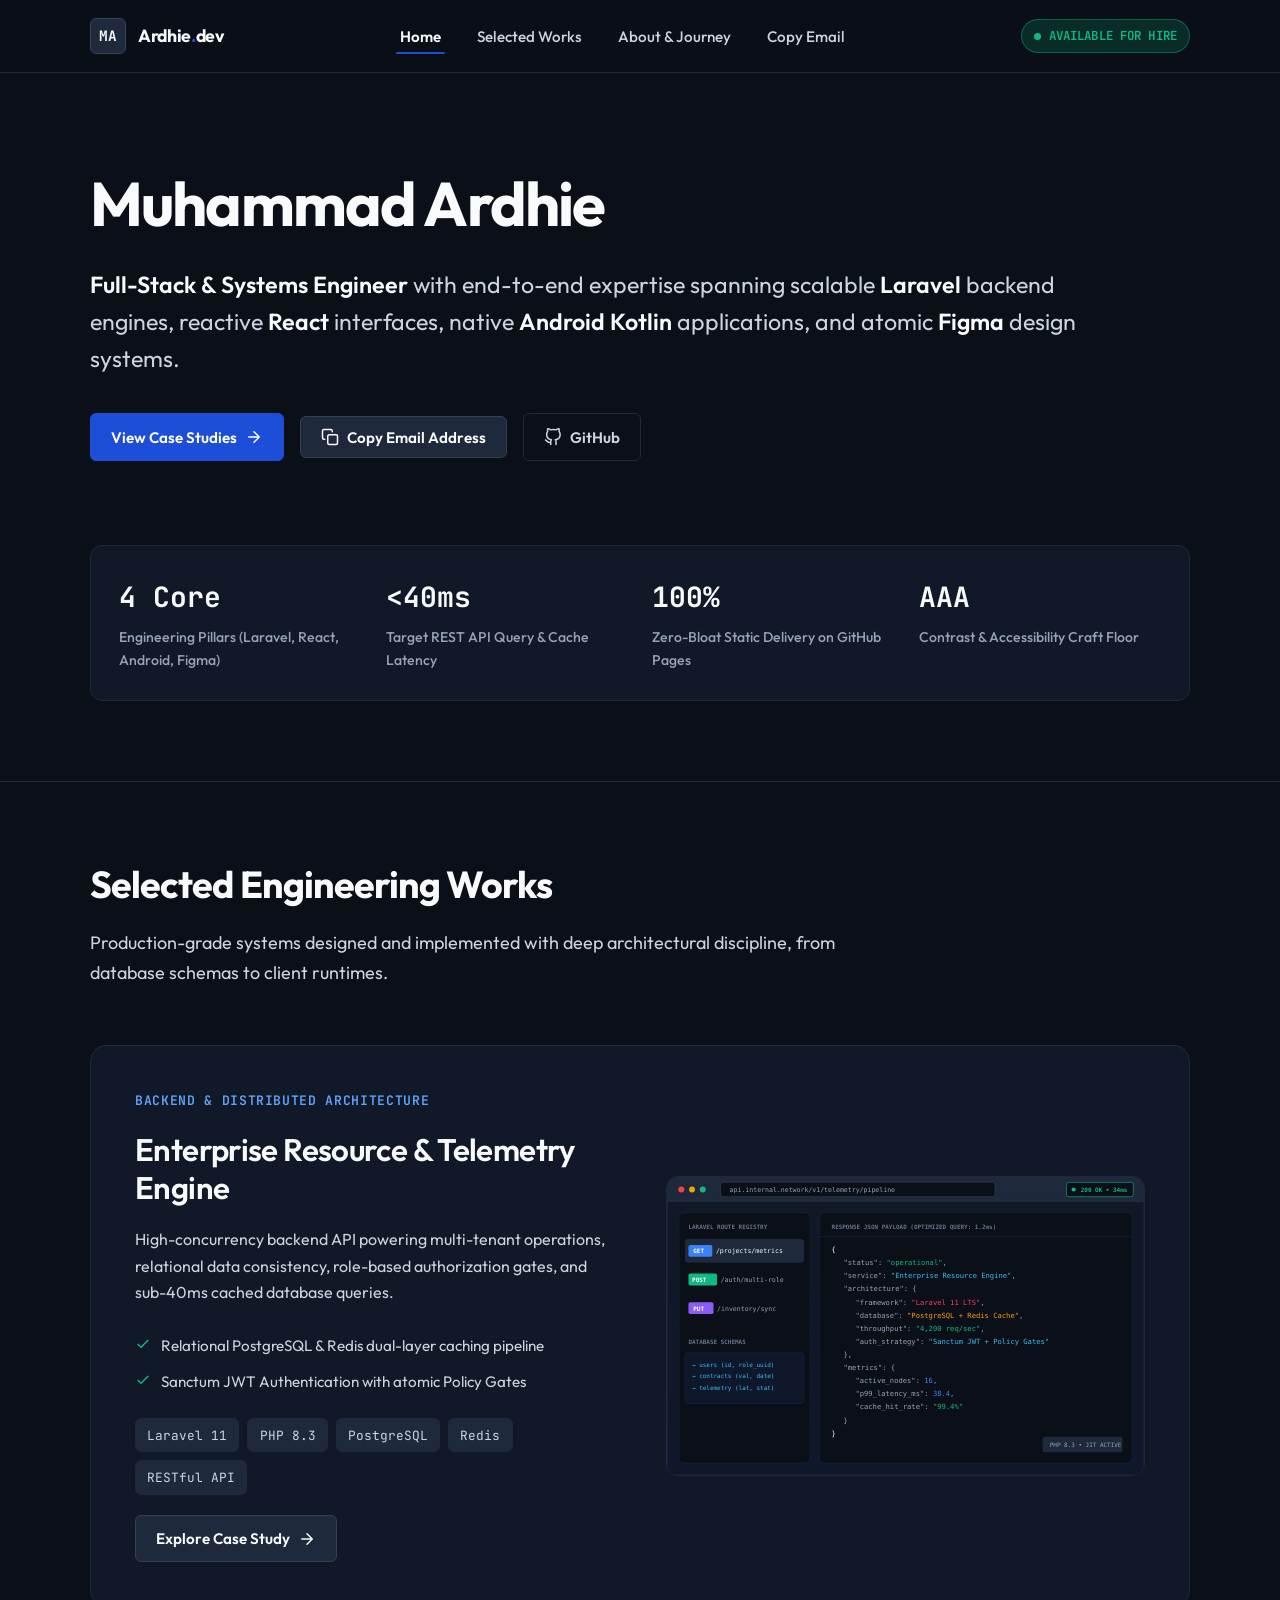
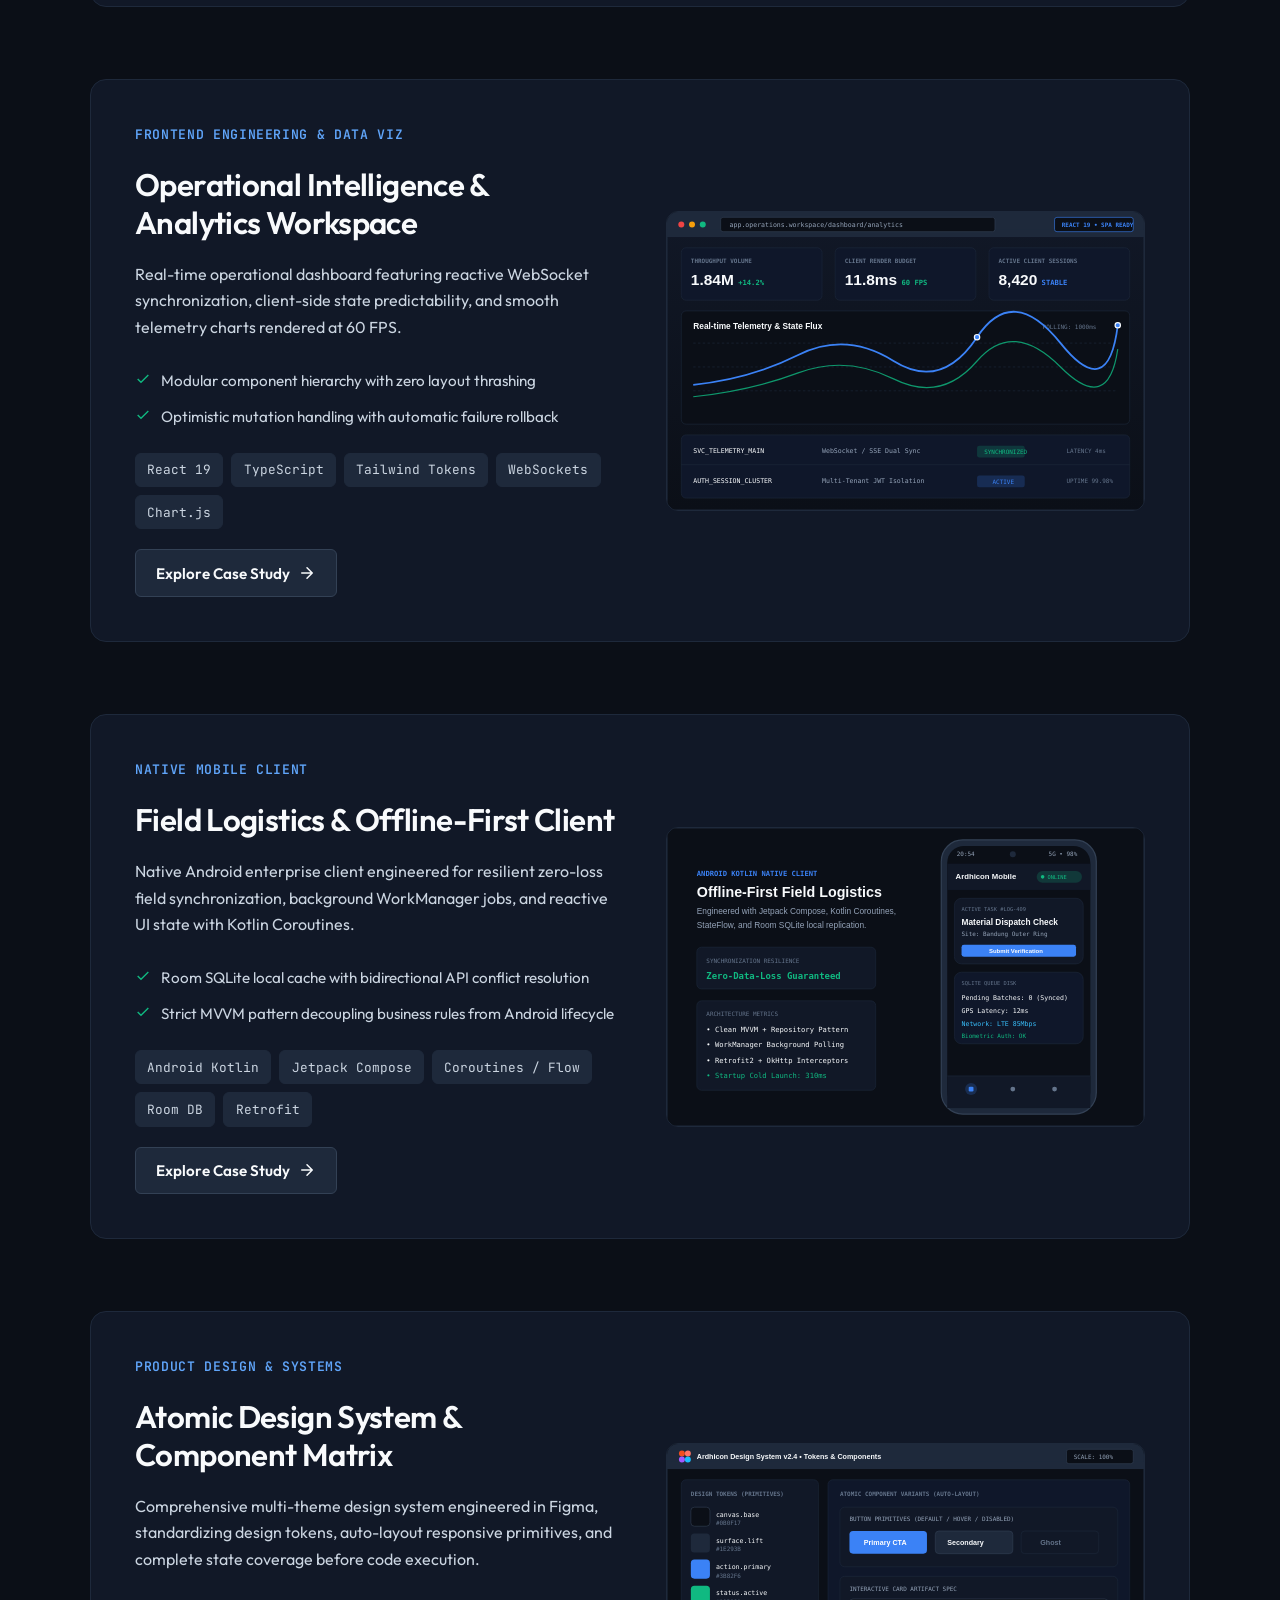
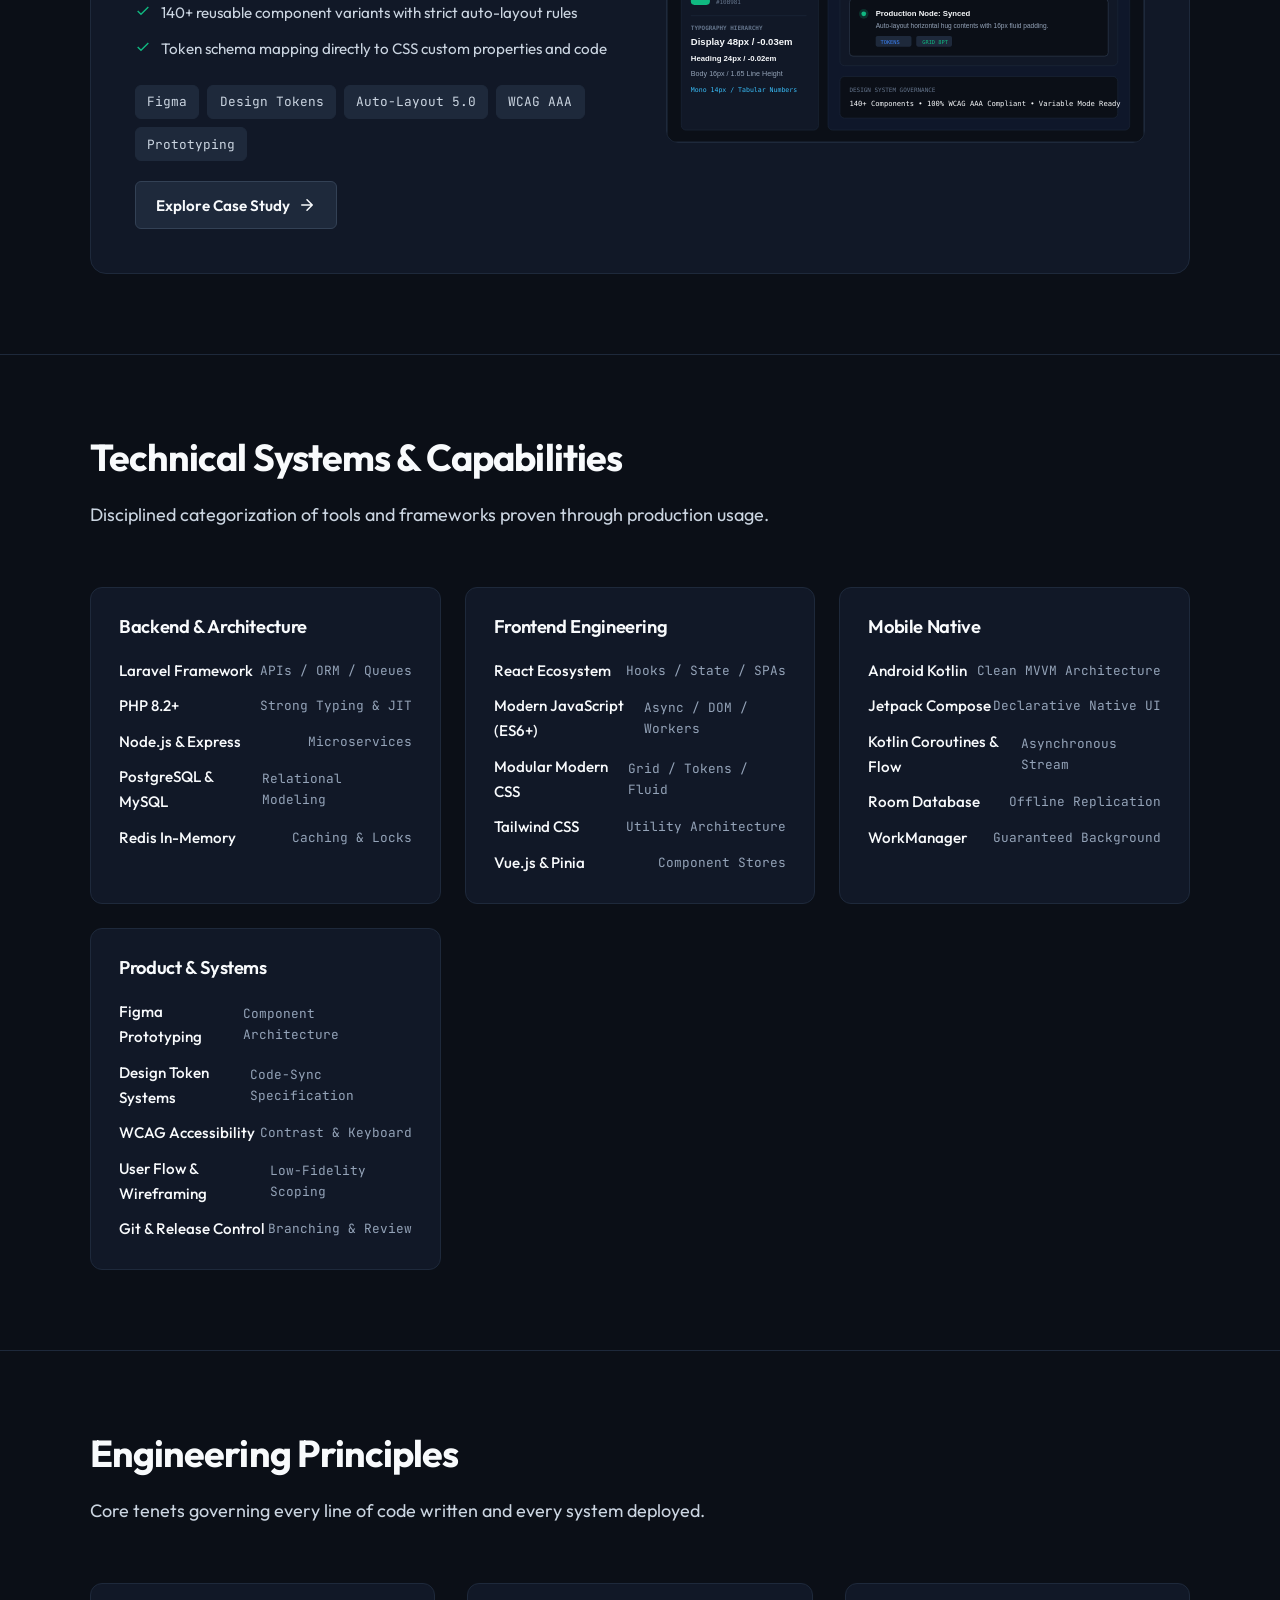
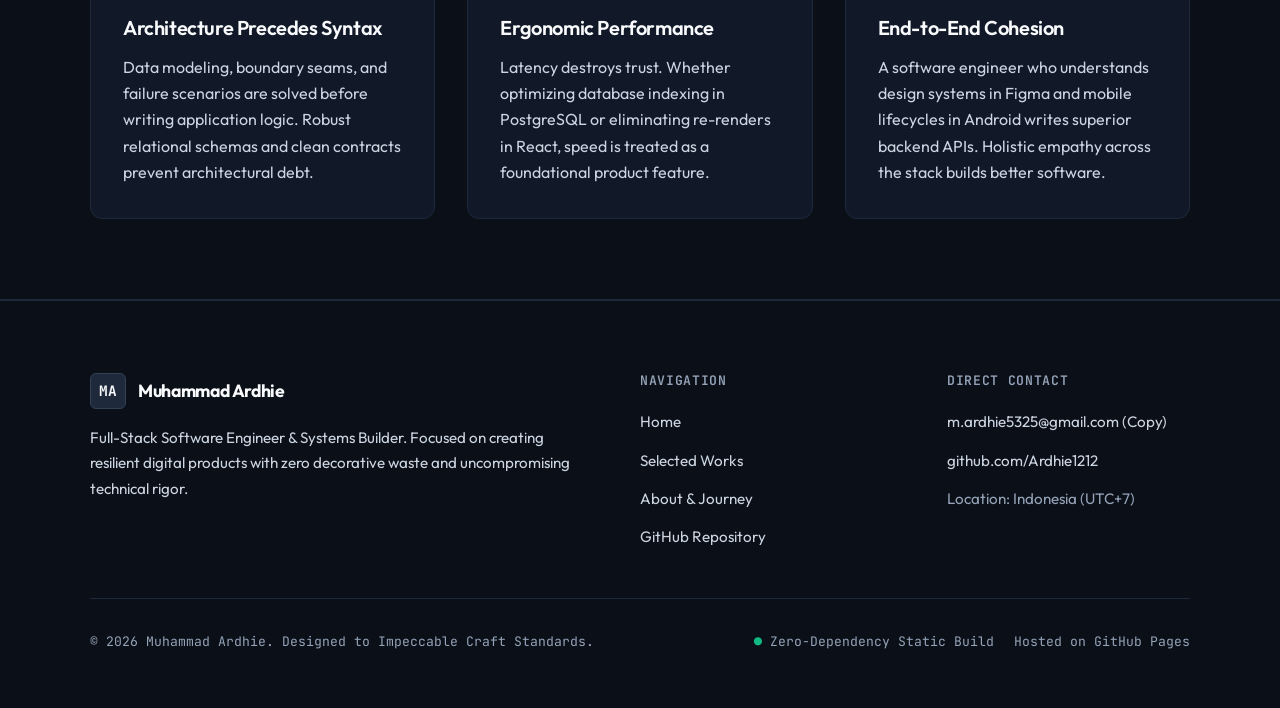
==== index.html @ bab3838e "feat: initialize impeccable engineering portfolio" ====
<!DOCTYPE html>
<html lang="en">
<head>
  <meta charset="UTF-8">
  <meta name="viewport" content="width=device-width, initial-scale=1.0">
  <title>Muhammad Ardhie — Full-Stack &amp; Systems Engineer</title>
  <meta name="description" content="Personal engineering portfolio of Muhammad Ardhie. Production-tested systems across Laravel, React, Android Kotlin, and Figma Design Systems.">
  <link rel="icon" type="image/svg+xml" href="assets/favicon.svg">
  <link rel="stylesheet" href="css/style.css">
</head>
<body>

  <!-- Sticky Top Navigation -->
  <header class="site-header">
    <div class="container">
      <div class="nav-wrapper">
        <a href="index.html" class="brand" aria-label="Muhammad Ardhie Home">
          <div class="brand-monogram">MA</div>
          <span>Ardhie<span class="brand-dot">.</span>dev</span>
        </a>

        <nav aria-label="Main Navigation">
          <ul class="nav-links">
            <li><a href="index.html" class="nav-link active">Home</a></li>
            <li><a href="works.html" class="nav-link">Selected Works</a></li>
            <li><a href="about.html" class="nav-link">About &amp; Journey</a></li>
            <li><a href="#contact" class="nav-link" data-copy-email="m.ardhie5325@gmail.com">Copy Email</a></li>
          </ul>
        </nav>

        <div class="nav-actions">
          <div class="status-pill" title="Currently open for engineering opportunities">
            <span class="status-beacon" aria-hidden="true"></span>
            <span>AVAILABLE FOR HIRE</span>
          </div>

          <button class="nav-toggle" aria-label="Toggle navigation menu" aria-expanded="false">
            <svg class="btn-icon" viewBox="0 0 24 24"><path d="M4 6h16M4 12h16M4 18h16"></path></svg>
          </button>
        </div>
      </div>
    </div>
  </header>

  <!-- Hero Section -->
  <main>
    <section class="hero">
      <div class="container">
        <div class="hero-content">
          <h1>Muhammad Ardhie</h1>
          <p class="hero-lead">
            <strong>Full-Stack &amp; Systems Engineer</strong> with end-to-end expertise spanning scalable <strong>Laravel</strong> backend engines, reactive <strong>React</strong> interfaces, native <strong>Android Kotlin</strong> applications, and atomic <strong>Figma</strong> design systems.
          </p>

          <div class="hero-actions">
            <a href="works.html" class="btn btn-primary">
              <span>View Case Studies</span>
              <svg class="btn-icon" viewBox="0 0 24 24"><path d="M5 12h14M12 5l7 7-7 7"></path></svg>
            </a>
            <button class="btn btn-secondary" data-copy-email="m.ardhie5325@gmail.com">
              <svg class="btn-icon" viewBox="0 0 24 24"><rect x="9" y="9" width="13" height="13" rx="2" ry="2"></rect><path d="M5 15H4a2 2 0 0 1-2-2V4a2 2 0 0 1 2-2h9a2 2 0 0 1 2 2v1"></path></svg>
              <span>Copy Email Address</span>
            </button>
            <a href="https://github.com/Ardhie1212" target="_blank" rel="noopener noreferrer" class="btn btn-ghost">
              <svg class="btn-icon" viewBox="0 0 24 24"><path d="M9 19c-5 1.5-5-2.5-7-3m14 6v-3.87a3.37 3.37 0 0 0-.94-2.61c3.14-.35 6.44-1.54 6.44-7A5.44 5.44 0 0 0 20 4.77 5.07 5.07 0 0 0 19.91 1S18.73.65 16 2.48a13.38 13.38 0 0 0-7 0C6.27.65 5.09 1 5.09 1A5.07 5.07 0 0 0 5 4.77a5.44 5.44 0 0 0-1.5 3.78c0 5.42 3.3 6.61 6.44 7A3.37 3.37 0 0 0 9 18.13V22"></path></svg>
              <span>GitHub</span>
            </a>
          </div>

          <!-- Metric Strip -->
          <div class="metric-strip">
            <div class="metric-item">
              <span class="metric-value tabular">4 Core</span>
              <span class="metric-label">Engineering Pillars (Laravel, React, Android, Figma)</span>
            </div>
            <div class="metric-item">
              <span class="metric-value tabular">&lt;40ms</span>
              <span class="metric-label">Target REST API Query &amp; Cache Latency</span>
            </div>
            <div class="metric-item">
              <span class="metric-value tabular">100%</span>
              <span class="metric-label">Zero-Bloat Static Delivery on GitHub Pages</span>
            </div>
            <div class="metric-item">
              <span class="metric-value tabular">AAA</span>
              <span class="metric-label">Contrast &amp; Accessibility Craft Floor</span>
            </div>
          </div>
        </div>
      </div>
    </section>

    <!-- Selected Works Section -->
    <section class="section" id="featured-works">
      <div class="container">
        <div class="section-header">
          <h2>Selected Engineering Works</h2>
          <p class="section-desc">
            Production-grade systems designed and implemented with deep architectural discipline, from database schemas to client runtimes.
          </p>
        </div>

        <div class="work-list">
          <!-- Work 1: Laravel -->
          <article class="work-card">
            <div class="work-info">
              <span class="work-discipline">Backend &amp; Distributed Architecture</span>
              <h3 class="work-title">Enterprise Resource &amp; Telemetry Engine</h3>
              <p class="work-overview">
                High-concurrency backend API powering multi-tenant operations, relational data consistency, role-based authorization gates, and sub-40ms cached database queries.
              </p>
              <ul class="work-spec-list">
                <li class="work-spec-item">
                  <svg viewBox="0 0 24 24" fill="none" stroke="currentColor" stroke-width="2"><polyline points="20 6 9 17 4 12"></polyline></svg>
                  <span>Relational PostgreSQL &amp; Redis dual-layer caching pipeline</span>
                </li>
                <li class="work-spec-item">
                  <svg viewBox="0 0 24 24" fill="none" stroke="currentColor" stroke-width="2"><polyline points="20 6 9 17 4 12"></polyline></svg>
                  <span>Sanctum JWT Authentication with atomic Policy Gates</span>
                </li>
              </ul>
              <div class="work-tags">
                <span class="work-tag">Laravel 11</span>
                <span class="work-tag">PHP 8.3</span>
                <span class="work-tag">PostgreSQL</span>
                <span class="work-tag">Redis</span>
                <span class="work-tag">RESTful API</span>
              </div>
              <div>
                <a href="works.html#laravel-system" class="btn btn-secondary">
                  <span>Explore Case Study</span>
                  <svg class="btn-icon" viewBox="0 0 24 24"><path d="M5 12h14M12 5l7 7-7 7"></path></svg>
                </a>
              </div>
            </div>
            <div class="work-visual">
              <img src="assets/mockup-laravel.svg" alt="Laravel Architecture and Telemetry Endpoint Schema" width="800" height="500" loading="lazy">
            </div>
          </article>

          <!-- Work 2: React -->
          <article class="work-card">
            <div class="work-info">
              <span class="work-discipline">Frontend Engineering &amp; Data Viz</span>
              <h3 class="work-title">Operational Intelligence &amp; Analytics Workspace</h3>
              <p class="work-overview">
                Real-time operational dashboard featuring reactive WebSocket synchronization, client-side state predictability, and smooth telemetry charts rendered at 60 FPS.
              </p>
              <ul class="work-spec-list">
                <li class="work-spec-item">
                  <svg viewBox="0 0 24 24" fill="none" stroke="currentColor" stroke-width="2"><polyline points="20 6 9 17 4 12"></polyline></svg>
                  <span>Modular component hierarchy with zero layout thrashing</span>
                </li>
                <li class="work-spec-item">
                  <svg viewBox="0 0 24 24" fill="none" stroke="currentColor" stroke-width="2"><polyline points="20 6 9 17 4 12"></polyline></svg>
                  <span>Optimistic mutation handling with automatic failure rollback</span>
                </li>
              </ul>
              <div class="work-tags">
                <span class="work-tag">React 19</span>
                <span class="work-tag">TypeScript</span>
                <span class="work-tag">Tailwind Tokens</span>
                <span class="work-tag">WebSockets</span>
                <span class="work-tag">Chart.js</span>
              </div>
              <div>
                <a href="works.html#react-dashboard" class="btn btn-secondary">
                  <span>Explore Case Study</span>
                  <svg class="btn-icon" viewBox="0 0 24 24"><path d="M5 12h14M12 5l7 7-7 7"></path></svg>
                </a>
              </div>
            </div>
            <div class="work-visual">
              <img src="assets/mockup-react.svg" alt="React Operational Analytics Workspace Interface" width="800" height="500" loading="lazy">
            </div>
          </article>

          <!-- Work 3: Android Kotlin -->
          <article class="work-card">
            <div class="work-info">
              <span class="work-discipline">Native Mobile Client</span>
              <h3 class="work-title">Field Logistics &amp; Offline-First Client</h3>
              <p class="work-overview">
                Native Android enterprise client engineered for resilient zero-loss field synchronization, background WorkManager jobs, and reactive UI state with Kotlin Coroutines.
              </p>
              <ul class="work-spec-list">
                <li class="work-spec-item">
                  <svg viewBox="0 0 24 24" fill="none" stroke="currentColor" stroke-width="2"><polyline points="20 6 9 17 4 12"></polyline></svg>
                  <span>Room SQLite local cache with bidirectional API conflict resolution</span>
                </li>
                <li class="work-spec-item">
                  <svg viewBox="0 0 24 24" fill="none" stroke="currentColor" stroke-width="2"><polyline points="20 6 9 17 4 12"></polyline></svg>
                  <span>Strict MVVM pattern decoupling business rules from Android lifecycle</span>
                </li>
              </ul>
              <div class="work-tags">
                <span class="work-tag">Android Kotlin</span>
                <span class="work-tag">Jetpack Compose</span>
                <span class="work-tag">Coroutines / Flow</span>
                <span class="work-tag">Room DB</span>
                <span class="work-tag">Retrofit</span>
              </div>
              <div>
                <a href="works.html#android-client" class="btn btn-secondary">
                  <span>Explore Case Study</span>
                  <svg class="btn-icon" viewBox="0 0 24 24"><path d="M5 12h14M12 5l7 7-7 7"></path></svg>
                </a>
              </div>
            </div>
            <div class="work-visual">
              <img src="assets/mockup-android.svg" alt="Android Kotlin Field Logistics Client Bezel Interface" width="800" height="500" loading="lazy">
            </div>
          </article>

          <!-- Work 4: Figma Design System -->
          <article class="work-card">
            <div class="work-info">
              <span class="work-discipline">Product Design &amp; Systems</span>
              <h3 class="work-title">Atomic Design System &amp; Component Matrix</h3>
              <p class="work-overview">
                Comprehensive multi-theme design system engineered in Figma, standardizing design tokens, auto-layout responsive primitives, and complete state coverage before code execution.
              </p>
              <ul class="work-spec-list">
                <li class="work-spec-item">
                  <svg viewBox="0 0 24 24" fill="none" stroke="currentColor" stroke-width="2"><polyline points="20 6 9 17 4 12"></polyline></svg>
                  <span>140+ reusable component variants with strict auto-layout rules</span>
                </li>
                <li class="work-spec-item">
                  <svg viewBox="0 0 24 24" fill="none" stroke="currentColor" stroke-width="2"><polyline points="20 6 9 17 4 12"></polyline></svg>
                  <span>Token schema mapping directly to CSS custom properties and code</span>
                </li>
              </ul>
              <div class="work-tags">
                <span class="work-tag">Figma</span>
                <span class="work-tag">Design Tokens</span>
                <span class="work-tag">Auto-Layout 5.0</span>
                <span class="work-tag">WCAG AAA</span>
                <span class="work-tag">Prototyping</span>
              </div>
              <div>
                <a href="works.html#figma-system" class="btn btn-secondary">
                  <span>Explore Case Study</span>
                  <svg class="btn-icon" viewBox="0 0 24 24"><path d="M5 12h14M12 5l7 7-7 7"></path></svg>
                </a>
              </div>
            </div>
            <div class="work-visual">
              <img src="assets/mockup-figma.svg" alt="Figma Design Tokens and Atomic Components Specimen" width="800" height="500" loading="lazy">
            </div>
          </article>
        </div>
      </div>
    </section>

    <!-- Technical Arsenal Matrix -->
    <section class="section" id="capabilities">
      <div class="container">
        <div class="section-header">
          <h2>Technical Systems &amp; Capabilities</h2>
          <p class="section-desc">
            Disciplined categorization of tools and frameworks proven through production usage.
          </p>
        </div>

        <div class="matrix-grid">
          <!-- Column 1: Backend -->
          <div class="matrix-card">
            <div class="matrix-card-header">
              <h3 class="matrix-card-title">Backend &amp; Architecture</h3>
            </div>
            <ul class="matrix-skill-list">
              <li class="matrix-skill-item">
                <span class="matrix-skill-name">Laravel Framework</span>
                <span class="matrix-skill-role">APIs / ORM / Queues</span>
              </li>
              <li class="matrix-skill-item">
                <span class="matrix-skill-name">PHP 8.2+</span>
                <span class="matrix-skill-role">Strong Typing &amp; JIT</span>
              </li>
              <li class="matrix-skill-item">
                <span class="matrix-skill-name">Node.js &amp; Express</span>
                <span class="matrix-skill-role">Microservices</span>
              </li>
              <li class="matrix-skill-item">
                <span class="matrix-skill-name">PostgreSQL &amp; MySQL</span>
                <span class="matrix-skill-role">Relational Modeling</span>
              </li>
              <li class="matrix-skill-item">
                <span class="matrix-skill-name">Redis In-Memory</span>
                <span class="matrix-skill-role">Caching &amp; Locks</span>
              </li>
            </ul>
          </div>

          <!-- Column 2: Frontend -->
          <div class="matrix-card">
            <div class="matrix-card-header">
              <h3 class="matrix-card-title">Frontend Engineering</h3>
            </div>
            <ul class="matrix-skill-list">
              <li class="matrix-skill-item">
                <span class="matrix-skill-name">React Ecosystem</span>
                <span class="matrix-skill-role">Hooks / State / SPAs</span>
              </li>
              <li class="matrix-skill-item">
                <span class="matrix-skill-name">Modern JavaScript (ES6+)</span>
                <span class="matrix-skill-role">Async / DOM / Workers</span>
              </li>
              <li class="matrix-skill-item">
                <span class="matrix-skill-name">Modular Modern CSS</span>
                <span class="matrix-skill-role">Grid / Tokens / Fluid</span>
              </li>
              <li class="matrix-skill-item">
                <span class="matrix-skill-name">Tailwind CSS</span>
                <span class="matrix-skill-role">Utility Architecture</span>
              </li>
              <li class="matrix-skill-item">
                <span class="matrix-skill-name">Vue.js &amp; Pinia</span>
                <span class="matrix-skill-role">Component Stores</span>
              </li>
            </ul>
          </div>

          <!-- Column 3: Mobile -->
          <div class="matrix-card">
            <div class="matrix-card-header">
              <h3 class="matrix-card-title">Mobile Native</h3>
            </div>
            <ul class="matrix-skill-list">
              <li class="matrix-skill-item">
                <span class="matrix-skill-name">Android Kotlin</span>
                <span class="matrix-skill-role">Clean MVVM Architecture</span>
              </li>
              <li class="matrix-skill-item">
                <span class="matrix-skill-name">Jetpack Compose</span>
                <span class="matrix-skill-role">Declarative Native UI</span>
              </li>
              <li class="matrix-skill-item">
                <span class="matrix-skill-name">Kotlin Coroutines &amp; Flow</span>
                <span class="matrix-skill-role">Asynchronous Stream</span>
              </li>
              <li class="matrix-skill-item">
                <span class="matrix-skill-name">Room Database</span>
                <span class="matrix-skill-role">Offline Replication</span>
              </li>
              <li class="matrix-skill-item">
                <span class="matrix-skill-name">WorkManager</span>
                <span class="matrix-skill-role">Guaranteed Background</span>
              </li>
            </ul>
          </div>

          <!-- Column 4: Design -->
          <div class="matrix-card">
            <div class="matrix-card-header">
              <h3 class="matrix-card-title">Product &amp; Systems</h3>
            </div>
            <ul class="matrix-skill-list">
              <li class="matrix-skill-item">
                <span class="matrix-skill-name">Figma Prototyping</span>
                <span class="matrix-skill-role">Component Architecture</span>
              </li>
              <li class="matrix-skill-item">
                <span class="matrix-skill-name">Design Token Systems</span>
                <span class="matrix-skill-role">Code-Sync Specification</span>
              </li>
              <li class="matrix-skill-item">
                <span class="matrix-skill-name">WCAG Accessibility</span>
                <span class="matrix-skill-role">Contrast &amp; Keyboard</span>
              </li>
              <li class="matrix-skill-item">
                <span class="matrix-skill-name">User Flow &amp; Wireframing</span>
                <span class="matrix-skill-role">Low-Fidelity Scoping</span>
              </li>
              <li class="matrix-skill-item">
                <span class="matrix-skill-name">Git &amp; Release Control</span>
                <span class="matrix-skill-role">Branching &amp; Review</span>
              </li>
            </ul>
          </div>
        </div>
      </div>
    </section>

    <!-- Engineering Philosophy -->
    <section class="section" id="philosophy">
      <div class="container">
        <div class="section-header">
          <h2>Engineering Principles</h2>
          <p class="section-desc">
            Core tenets governing every line of code written and every system deployed.
          </p>
        </div>

        <div class="tenets-grid">
          <div class="tenet-item">
            <h3 class="tenet-title">Architecture Precedes Syntax</h3>
            <p class="tenet-desc">
              Data modeling, boundary seams, and failure scenarios are solved before writing application logic. Robust relational schemas and clean contracts prevent architectural debt.
            </p>
          </div>
          <div class="tenet-item">
            <h3 class="tenet-title">Ergonomic Performance</h3>
            <p class="tenet-desc">
              Latency destroys trust. Whether optimizing database indexing in PostgreSQL or eliminating re-renders in React, speed is treated as a foundational product feature.
            </p>
          </div>
          <div class="tenet-item">
            <h3 class="tenet-title">End-to-End Cohesion</h3>
            <p class="tenet-desc">
              A software engineer who understands design systems in Figma and mobile lifecycles in Android writes superior backend APIs. Holistic empathy across the stack builds better software.
            </p>
          </div>
        </div>
      </div>
    </section>
  </main>

  <!-- Footer & Colophon -->
  <footer class="site-footer" id="contact">
    <div class="container">
      <div class="footer-top">
        <div class="footer-brand-statement">
          <a href="index.html" class="brand">
            <div class="brand-monogram">MA</div>
            <span>Muhammad Ardhie</span>
          </a>
          <p>
            Full-Stack Software Engineer &amp; Systems Builder. Focused on creating resilient digital products with zero decorative waste and uncompromising technical rigor.
          </p>
        </div>

        <div>
          <h4 class="footer-col-title">Navigation</h4>
          <ul class="footer-links">
            <li><a href="index.html" class="footer-link">Home</a></li>
            <li><a href="works.html" class="footer-link">Selected Works</a></li>
            <li><a href="about.html" class="footer-link">About &amp; Journey</a></li>
            <li><a href="https://github.com/Ardhie1212" target="_blank" rel="noopener noreferrer" class="footer-link">GitHub Repository</a></li>
          </ul>
        </div>

        <div>
          <h4 class="footer-col-title">Direct Contact</h4>
          <ul class="footer-links">
            <li><a href="#" class="footer-link" data-copy-email="m.ardhie5325@gmail.com">m.ardhie5325@gmail.com (Copy)</a></li>
            <li><a href="https://github.com/Ardhie1212" target="_blank" rel="noopener noreferrer" class="footer-link">github.com/Ardhie1212</a></li>
            <li><span class="footer-link" style="color: var(--text-tertiary);">Location: Indonesia (UTC+7)</span></li>
          </ul>
        </div>
      </div>

      <div class="footer-bottom">
        <div>
          &copy; 2026 Muhammad Ardhie. Designed to Impeccable Craft Standards.
        </div>
        <div class="colophon-meta">
          <span><span class="colophon-dot">&#9679;</span> Zero-Dependency Static Build</span>
          <span>Hosted on GitHub Pages</span>
        </div>
      </div>
    </div>
  </footer>

  <!-- Toast Notification element -->
  <div class="toast" id="toast" role="status" aria-live="polite">
    <svg class="btn-icon toast-icon" viewBox="0 0 24 24"><polyline points="20 6 9 17 4 12"></polyline></svg>
    <span id="toast-message">Email address copied to clipboard</span>
  </div>

  <script src="js/main.js"></script>
</body>
</html>
---- css/style.css ----
@import url('https://fonts.googleapis.com/css2?family=JetBrains+Mono:wght@400;500;600;700&family=Outfit:wght@400;500;600;700;800&display=swap');

/* ==========================================================================
   TECHNICAL PRECISION DESIGN SYSTEM
   Impeccable Craft Standards • Zero Framework Overhead
   ========================================================================== */

:root {
  /* Color Tokens */
  --canvas: #0b0f17;
  --surface: #111827;
  --surface-hover: #172236;
  --surface-elevated: #1e293b;
  --border: #1e293b;
  --border-hover: #334155;
  --border-focus: #1d4ed8;

  /* Typography Colors */
  --text-primary: #f8fafc;
  --text-secondary: #cbd5e1;
  --text-tertiary: #94a3b8;
  --color-white: #ffffff;

  /* Functional Accents (WCAG AA Compliant >= 4.5:1 against text) */
  --accent: #1d4ed8;
  --accent-hover: #1e40af;
  --accent-tint: rgba(29, 78, 216, 0.15);
  --status-active: #10b981;
  --status-active-tint: rgba(16, 185, 129, 0.18);

  /* Fonts */
  --font-sans: 'Outfit', -apple-system, BlinkMacSystemFont, 'Segoe UI', Roboto, sans-serif;
  --font-mono: 'JetBrains Mono', ui-monospace, SFMono-Regular, Menlo, Monaco, Consolas, monospace;

  /* Geometry & Spacing */
  --radius-xs: 2px;
  --radius-sm: 6px;
  --radius-md: 12px;
  --radius-lg: 16px;
  --radius-pill: 9999px;

  --container-max: 1180px;
  --gutter: clamp(1.25rem, 4vw, 2.5rem);

  /* Elevation */
  --shadow-lift: 0 12px 32px -12px rgba(0, 0, 0, 0.5);

  /* Transition Curves */
  --ease-out: cubic-bezier(0.16, 1, 0.3, 1);
  --duration-fast: 0.18s;
  --duration-normal: 0.28s;
}

/* ==========================================================================
   RESET & BROWSER SURFACE THEME
   ========================================================================== */

*, *::before, *::after {
  box-sizing: border-box;
  margin: 0;
  padding: 0;
}

html {
  font-size: 16px;
  scroll-behavior: smooth;
  background-color: var(--canvas);
  color: var(--text-secondary);
  font-family: var(--font-sans);
  line-height: 1.65;
  -webkit-font-smoothing: antialiased;
  -moz-osx-font-smoothing: grayscale;
}

body {
  min-height: 100vh;
  display: flex;
  flex-direction: column;
  background-color: var(--canvas);
  color: var(--text-secondary);
  overflow-x: hidden;
}

/* Custom Text Selection */
::selection {
  background-color: rgba(29, 78, 216, 0.45);
  color: #ffffff;
}

/* Custom Scrollbar */
::-webkit-scrollbar {
  width: 8px;
  height: 8px;
}
::-webkit-scrollbar-track {
  background: var(--canvas);
}
::-webkit-scrollbar-thumb {
  background: var(--border);
  border-radius: var(--radius-sm);
}
::-webkit-scrollbar-thumb:hover {
  background: var(--border-hover);
}

/* Caret Color */
input, textarea {
  caret-color: var(--accent);
}

/* Accessible Focus States */
:focus-visible {
  outline: 2px solid var(--accent);
  outline-offset: 3px;
}

/* Tabular Numerals for metrics */
.tabular {
  font-variant-numeric: tabular-nums;
}

/* ==========================================================================
   TYPOGRAPHY
   ========================================================================== */

h1, h2, h3, h4, h5, h6 {
  color: var(--text-primary);
  font-weight: 700;
  line-height: 1.2;
  letter-spacing: -0.025em;
}

h1 {
  font-size: clamp(2.25rem, 5.5vw, 3.85rem);
  letter-spacing: -0.03em;
  line-height: 1.12;
}

h2 {
  font-size: clamp(1.75rem, 3.5vw, 2.35rem);
  letter-spacing: -0.025em;
  margin-bottom: 1.25rem;
}

h3 {
  font-size: clamp(1.25rem, 2.2vw, 1.5rem);
  font-weight: 600;
  letter-spacing: -0.02em;
}

p {
  max-width: 72ch;
  font-size: 1.05rem;
  line-height: 1.7;
}

a {
  color: inherit;
  text-decoration: none;
  transition: color var(--duration-fast) var(--ease-out);
}

/* ==========================================================================
   LAYOUT CONTAINERS & UTILITIES
   ========================================================================== */

.container {
  width: 100%;
  max-width: var(--container-max);
  margin-left: auto;
  margin-right: auto;
  padding-left: var(--gutter);
  padding-right: var(--gutter);
}

.section {
  padding-top: 5rem;
  padding-bottom: 5rem;
  border-bottom: 1px solid var(--border);
}

.section-header {
  margin-bottom: 3.5rem;
}

.section-desc {
  font-size: 1.125rem;
  color: var(--text-secondary);
  max-width: 65ch;
  margin-top: 0.75rem;
}

/* ==========================================================================
   NAVBAR
   ========================================================================== */

.site-header {
  position: sticky;
  top: 0;
  z-index: 50;
  background-color: rgba(11, 15, 23, 0.88);
  backdrop-filter: blur(12px);
  -webkit-backdrop-filter: blur(12px);
  border-bottom: 1px solid var(--border);
}

.nav-wrapper {
  display: flex;
  align-items: center;
  justify-content: space-between;
  height: 72px;
}

.brand {
  display: flex;
  align-items: center;
  gap: 0.75rem;
  font-weight: 700;
  font-size: 1.1rem;
  color: var(--text-primary);
  letter-spacing: -0.02em;
}

.brand-monogram {
  width: 36px;
  height: 36px;
  border-radius: var(--radius-sm);
  background: var(--surface-elevated);
  border: 1px solid var(--border-hover);
  display: flex;
  align-items: center;
  justify-content: center;
  font-family: var(--font-mono);
  font-size: 0.9rem;
  font-weight: 700;
  color: var(--text-primary);
}

.brand-dot {
  color: var(--accent);
}

.nav-links {
  display: flex;
  align-items: center;
  gap: 1.75rem;
  list-style: none;
}

.nav-link {
  font-size: 0.95rem;
  font-weight: 500;
  color: var(--text-secondary);
  padding: 0.5rem 0.25rem;
  position: relative;
  transition: color var(--duration-fast) var(--ease-out);
}

.nav-link:hover {
  color: var(--text-primary);
}

.nav-link.active {
  color: var(--text-primary);
  font-weight: 600;
}

.nav-link.active::after {
  content: '';
  position: absolute;
  bottom: 0;
  left: 0;
  width: 100%;
  height: 2px;
  background-color: var(--accent);
  border-radius: var(--radius-xs);
}

.nav-actions {
  display: flex;
  align-items: center;
  gap: 1rem;
}

/* Calm Status Pill (Non-simulated, static honest indicator) */
.status-pill {
  display: inline-flex;
  align-items: center;
  gap: 0.5rem;
  padding: 0.35rem 0.75rem;
  background-color: var(--status-active-tint);
  border: 1px solid rgba(16, 185, 129, 0.4);
  border-radius: var(--radius-pill);
  font-family: var(--font-mono);
  font-size: 0.78rem;
  font-weight: 600;
  color: var(--status-active);
  letter-spacing: 0.01em;
}

.status-beacon {
  width: 7px;
  height: 7px;
  background-color: var(--status-active);
  border-radius: 50%;
}

/* Mobile Nav Toggle Button */
.nav-toggle {
  display: none;
  background: transparent;
  border: 1px solid var(--border);
  padding: 0.5rem;
  border-radius: var(--radius-sm);
  color: var(--text-primary);
  cursor: pointer;
  align-items: center;
  justify-content: center;
}

/* ==========================================================================
   BUTTONS & CONTROLS
   ========================================================================== */

.btn {
  display: inline-flex;
  align-items: center;
  justify-content: center;
  gap: 0.5rem;
  padding: 0.65rem 1.25rem;
  border-radius: var(--radius-sm);
  font-family: var(--font-sans);
  font-size: 0.95rem;
  font-weight: 600;
  cursor: pointer;
  border: 1px solid transparent;
  transition: all var(--duration-fast) var(--ease-out);
  white-space: nowrap;
}

.btn-primary {
  background-color: var(--accent);
  color: #ffffff;
  border-color: var(--accent);
}

.btn-primary:hover {
  background-color: var(--accent-hover);
  border-color: var(--accent-hover);
  transform: translateY(-1px);
}

.btn-secondary {
  background-color: var(--surface-elevated);
  color: var(--text-primary);
  border-color: var(--border-hover);
}

.btn-secondary:hover {
  background-color: var(--surface-hover);
  border-color: var(--border-hover);
  color: #ffffff;
  transform: translateY(-1px);
}

.btn-ghost {
  background-color: transparent;
  color: var(--text-secondary);
  border-color: var(--border);
}

.btn-ghost:hover {
  color: var(--text-primary);
  border-color: var(--border-hover);
  background-color: var(--surface);
}

.btn-icon {
  width: 18px;
  height: 18px;
  stroke-width: 2;
  stroke: currentColor;
  fill: none;
  stroke-linecap: round;
  stroke-linejoin: round;
}

/* ==========================================================================
   HERO SECTION
   ========================================================================== */

.hero {
  padding-top: 6rem;
  padding-bottom: 5rem;
  border-bottom: 1px solid var(--border);
}

.hero-content {
  display: flex;
  flex-direction: column;
  gap: 1.75rem;
}

.hero-lead {
  font-size: clamp(1.15rem, 2.2vw, 1.45rem);
  color: var(--text-secondary);
  line-height: 1.6;
  max-width: 68ch;
}

.hero-lead strong {
  color: var(--text-primary);
  font-weight: 600;
}

.hero-actions {
  display: flex;
  align-items: center;
  flex-wrap: wrap;
  gap: 1rem;
  margin-top: 0.5rem;
}

/* Engineering Metric Strip */
.metric-strip {
  display: grid;
  grid-template-columns: repeat(auto-fit, minmax(200px, 1fr));
  gap: 1.5rem;
  margin-top: 3.5rem;
  padding: 1.75rem;
  background-color: var(--surface);
  border: 1px solid var(--border);
  border-radius: var(--radius-md);
}

.metric-item {
  display: flex;
  flex-direction: column;
  gap: 0.35rem;
}

.metric-value {
  font-family: var(--font-mono);
  font-size: 1.75rem;
  font-weight: 700;
  color: var(--text-primary);
}

.metric-label {
  font-size: 0.88rem;
  color: var(--text-tertiary);
  font-weight: 500;
}

/* ==========================================================================
   SELECTED WORKS / CASE STUDIES
   ========================================================================== */

.work-list {
  display: flex;
  flex-direction: column;
  gap: 4.5rem;
}

.work-card {
  display: grid;
  grid-template-columns: 1fr 1fr;
  gap: clamp(2rem, 4vw, 3.5rem);
  align-items: center;
  background-color: var(--surface);
  border: 1px solid var(--border);
  border-radius: var(--radius-lg);
  padding: clamp(1.5rem, 3.5vw, 2.75rem);
  transition: border-color var(--duration-normal) var(--ease-out), transform var(--duration-normal) var(--ease-out);
}

.work-card:hover {
  border-color: var(--border-hover);
  transform: translateY(-2px);
  box-shadow: var(--shadow-lift);
}

.work-info {
  display: flex;
  flex-direction: column;
  gap: 1.25rem;
}

.work-discipline {
  font-family: var(--font-mono);
  font-size: 0.82rem;
  font-weight: 600;
  color: #60a5fa;
  letter-spacing: 0.05em;
  text-transform: uppercase;
}

.work-title {
  font-size: clamp(1.5rem, 2.5vw, 1.95rem);
  color: var(--text-primary);
}

.work-overview {
  font-size: 1rem;
  color: var(--text-secondary);
  line-height: 1.65;
}

.work-spec-list {
  display: flex;
  flex-direction: column;
  gap: 0.65rem;
  margin-top: 0.5rem;
  padding-left: 0;
  list-style: none;
}

.work-spec-item {
  display: flex;
  align-items: flex-start;
  gap: 0.65rem;
  font-size: 0.95rem;
  color: var(--text-secondary);
}

.work-spec-item svg {
  width: 16px;
  height: 16px;
  stroke: var(--status-active);
  flex-shrink: 0;
  margin-top: 3px;
}

.work-tags {
  display: flex;
  flex-wrap: wrap;
  gap: 0.5rem;
  margin-top: 0.25rem;
}

.work-tag {
  font-family: var(--font-mono);
  font-size: 0.8rem;
  padding: 0.35rem 0.7rem;
  background-color: var(--surface-elevated);
  border: 1px solid var(--border);
  border-radius: var(--radius-sm);
  color: var(--text-secondary);
}

.work-visual {
  position: relative;
  width: 100%;
  border-radius: var(--radius-md);
  overflow: hidden;
  background-color: var(--canvas);
  border: 1px solid var(--border);
}

.work-visual img,
.work-visual svg {
  width: 100%;
  height: auto;
  display: block;
  object-fit: cover;
}

/* ==========================================================================
   TECHNICAL ARSENAL / CAPABILITIES MATRIX
   ========================================================================== */

.matrix-grid {
  display: grid;
  grid-template-columns: repeat(auto-fit, minmax(260px, 1fr));
  gap: 1.5rem;
}

.matrix-card {
  background-color: var(--surface);
  border: 1px solid var(--border);
  border-radius: var(--radius-md);
  padding: 1.75rem;
  display: flex;
  flex-direction: column;
  gap: 1.25rem;
  transition: border-color var(--duration-fast) var(--ease-out);
}

.matrix-card:hover {
  border-color: var(--border-hover);
}

.matrix-card-header {
  display: flex;
  align-items: center;
  gap: 0.85rem;
}

.matrix-icon-box {
  width: 42px;
  height: 42px;
  border-radius: var(--radius-sm);
  background-color: var(--surface-elevated);
  border: 1px solid var(--border);
  display: flex;
  align-items: center;
  justify-content: center;
  color: #60a5fa;
}

.matrix-card-title {
  font-size: 1.15rem;
  font-weight: 600;
  color: var(--text-primary);
}

.matrix-skill-list {
  list-style: none;
  display: flex;
  flex-direction: column;
  gap: 0.65rem;
}

.matrix-skill-item {
  display: flex;
  justify-content: space-between;
  align-items: center;
  font-size: 0.95rem;
  color: var(--text-secondary);
}

.matrix-skill-name {
  font-weight: 500;
  color: var(--text-primary);
}

.matrix-skill-role {
  font-family: var(--font-mono);
  font-size: 0.8rem;
  color: var(--text-tertiary);
}

/* ==========================================================================
   ENGINEERING PHILOSOPHY & CRAFT TENETS
   ========================================================================== */

.tenets-grid {
  display: grid;
  grid-template-columns: repeat(auto-fit, minmax(320px, 1fr));
  gap: 2rem;
}

.tenet-item {
  background-color: var(--surface);
  border: 1px solid var(--border);
  border-radius: var(--radius-md);
  padding: 2rem;
  display: flex;
  flex-direction: column;
  gap: 0.85rem;
}

.tenet-title {
  font-size: 1.25rem;
  color: var(--text-primary);
}

.tenet-desc {
  font-size: 1rem;
  color: var(--text-secondary);
  line-height: 1.65;
}

/* ==========================================================================
   WORKS CATALOG PAGE (WORKS.HTML)
   ========================================================================== */

.filter-bar {
  display: flex;
  align-items: center;
  flex-wrap: wrap;
  gap: 0.65rem;
  margin-bottom: 2.5rem;
}

.filter-btn {
  font-family: var(--font-mono);
  font-size: 0.88rem;
  font-weight: 500;
  padding: 0.5rem 1rem;
  border-radius: var(--radius-sm);
  background-color: var(--surface);
  border: 1px solid var(--border);
  color: var(--text-secondary);
  cursor: pointer;
  transition: all var(--duration-fast) var(--ease-out);
}

.filter-btn:hover {
  color: var(--text-primary);
  border-color: var(--border-hover);
}

.filter-btn.active {
  background-color: var(--accent);
  border-color: var(--accent);
  color: #ffffff;
  font-weight: 600;
}

/* ==========================================================================
   ABOUT PAGE (ABOUT.HTML)
   ========================================================================== */

.about-editorial {
  display: grid;
  grid-template-columns: 2fr 1fr;
  gap: clamp(2rem, 5vw, 4rem);
  align-items: start;
}

.about-body {
  display: flex;
  flex-direction: column;
  gap: 2rem;
  font-size: 1.08rem;
}

.about-body p {
  color: var(--text-secondary);
  line-height: 1.75;
}

.about-body strong {
  color: var(--text-primary);
}

.about-sidebar {
  background-color: var(--surface);
  border: 1px solid var(--border);
  border-radius: var(--radius-md);
  padding: 2rem;
  display: flex;
  flex-direction: column;
  gap: 1.5rem;
}

.timeline {
  display: flex;
  flex-direction: column;
  gap: 1.75rem;
  position: relative;
  border-left: 2px solid var(--border);
  padding-left: 1.5rem;
  margin-left: 0.5rem;
}

.timeline-item {
  position: relative;
  display: flex;
  flex-direction: column;
  gap: 0.35rem;
}

.timeline-dot {
  position: absolute;
  left: -1.95rem;
  top: 0.35rem;
  width: 10px;
  height: 10px;
  border-radius: 50%;
  background-color: #60a5fa;
  border: 2px solid var(--canvas);
}

.timeline-date {
  font-family: var(--font-mono);
  font-size: 0.82rem;
  color: var(--text-tertiary);
}

.timeline-title {
  font-size: 1.05rem;
  font-weight: 600;
  color: var(--text-primary);
}

.timeline-desc {
  font-size: 0.95rem;
  color: var(--text-secondary);
}

/* ==========================================================================
   FOOTER & COLOPHON
   ========================================================================== */

.site-footer {
  margin-top: auto;
  background-color: var(--canvas);
  border-top: 1px solid var(--border);
  padding-top: 4.5rem;
  padding-bottom: 3.5rem;
}

.footer-top {
  display: grid;
  grid-template-columns: 2fr 1fr 1fr;
  gap: clamp(2rem, 5vw, 4rem);
  padding-bottom: 3rem;
  border-bottom: 1px solid var(--border);
}

.footer-brand-statement {
  display: flex;
  flex-direction: column;
  gap: 1rem;
}

.footer-brand-statement p {
  color: var(--text-secondary);
  font-size: 0.95rem;
}

.footer-col-title {
  font-family: var(--font-mono);
  font-size: 0.82rem;
  color: var(--text-tertiary);
  font-weight: 600;
  text-transform: uppercase;
  letter-spacing: 0.05em;
  margin-bottom: 1.25rem;
}

.footer-links {
  list-style: none;
  display: flex;
  flex-direction: column;
  gap: 0.75rem;
}

.footer-link {
  font-size: 0.95rem;
  color: var(--text-secondary);
  transition: color var(--duration-fast) var(--ease-out);
}

.footer-link:hover {
  color: var(--text-primary);
}

.footer-bottom {
  display: flex;
  align-items: center;
  justify-content: space-between;
  flex-wrap: wrap;
  gap: 1rem;
  padding-top: 2rem;
  font-family: var(--font-mono);
  font-size: 0.82rem;
  color: var(--text-tertiary);
}

/* Colophon Telemetry */
.colophon-meta {
  display: flex;
  align-items: center;
  gap: 1.25rem;
}

.colophon-dot {
  color: var(--status-active);
}

/* ==========================================================================
   TOAST NOTIFICATION (COPY EMAIL ACTION)
   ========================================================================== */

.toast {
  position: fixed;
  bottom: 2rem;
  right: 2rem;
  background-color: var(--surface-elevated);
  border: 1px solid var(--border-hover);
  color: var(--text-primary);
  padding: 0.85rem 1.25rem;
  border-radius: var(--radius-sm);
  font-family: var(--font-mono);
  font-size: 0.88rem;
  display: flex;
  align-items: center;
  gap: 0.65rem;
  box-shadow: var(--shadow-lift);
  z-index: 100;
  opacity: 0;
  transform: translateY(12px);
  pointer-events: none;
  transition: opacity 0.22s var(--ease-out), transform 0.22s var(--ease-out);
}

.toast.show {
  opacity: 1;
  transform: translateY(0);
  pointer-events: auto;
}

.toast-icon {
  color: var(--status-active);
}

/* ==========================================================================
   RESPONSIVE DESIGN BREAKPOINTS
   ========================================================================== */

@media (max-width: 992px) {
  .work-card {
    grid-template-columns: 1fr;
    gap: 2rem;
  }
  .about-editorial {
    grid-template-columns: 1fr;
  }
  .footer-top {
    grid-template-columns: 1fr 1fr;
  }
}

@media (max-width: 768px) {
  .nav-toggle {
    display: flex;
  }
  .nav-links {
    display: none;
    position: absolute;
    top: 72px;
    left: 0;
    width: 100%;
    background-color: var(--surface);
    border-bottom: 1px solid var(--border);
    flex-direction: column;
    padding: 1.5rem var(--gutter);
    align-items: flex-start;
    gap: 1.25rem;
  }
  .nav-links.open {
    display: flex;
  }
  .status-pill {
    display: none;
  }
  .footer-top {
    grid-template-columns: 1fr;
  }
  .footer-bottom {
    flex-direction: column;
    align-items: flex-start;
  }
}

@media (prefers-reduced-motion: reduce) {
  *, *::before, *::after {
    animation-duration: 0.01ms !important;
    animation-iteration-count: 1 !important;
    transition-duration: 0.01ms !important;
    scroll-behavior: auto !important;
  }
}
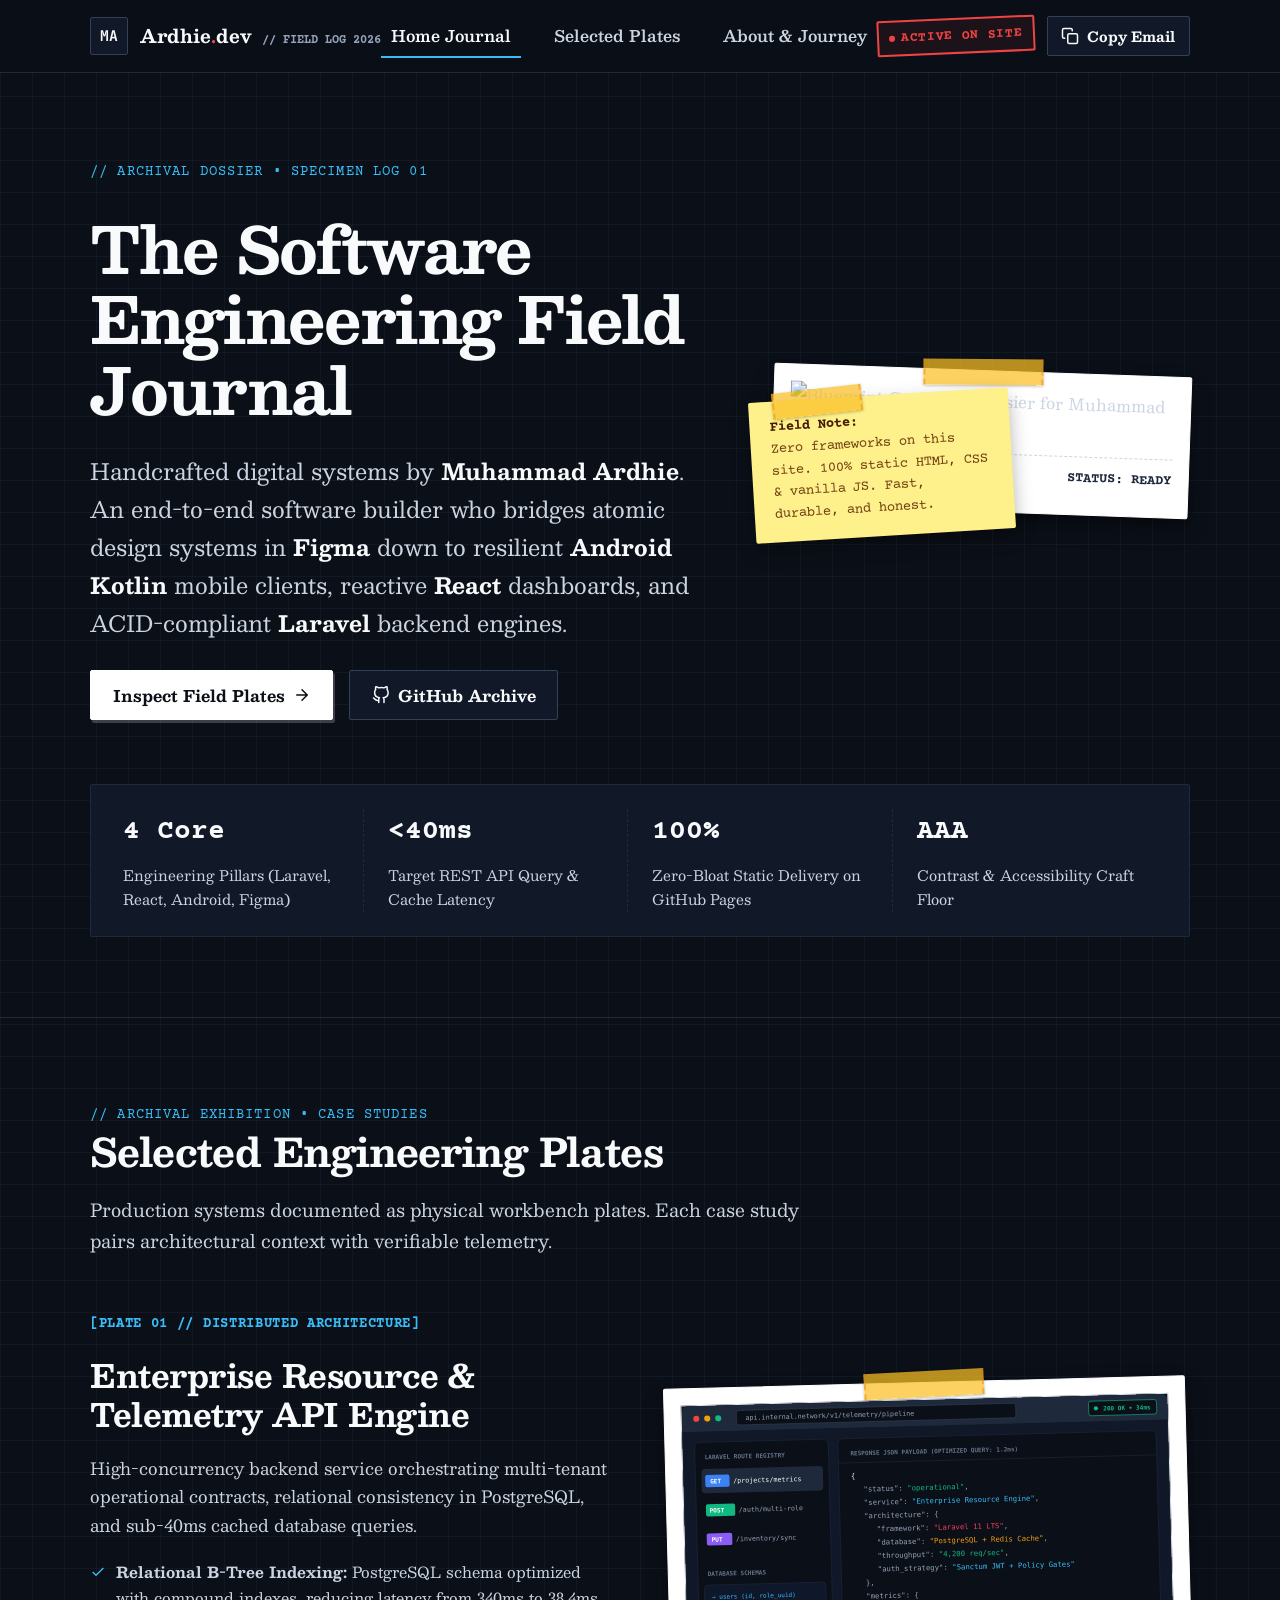
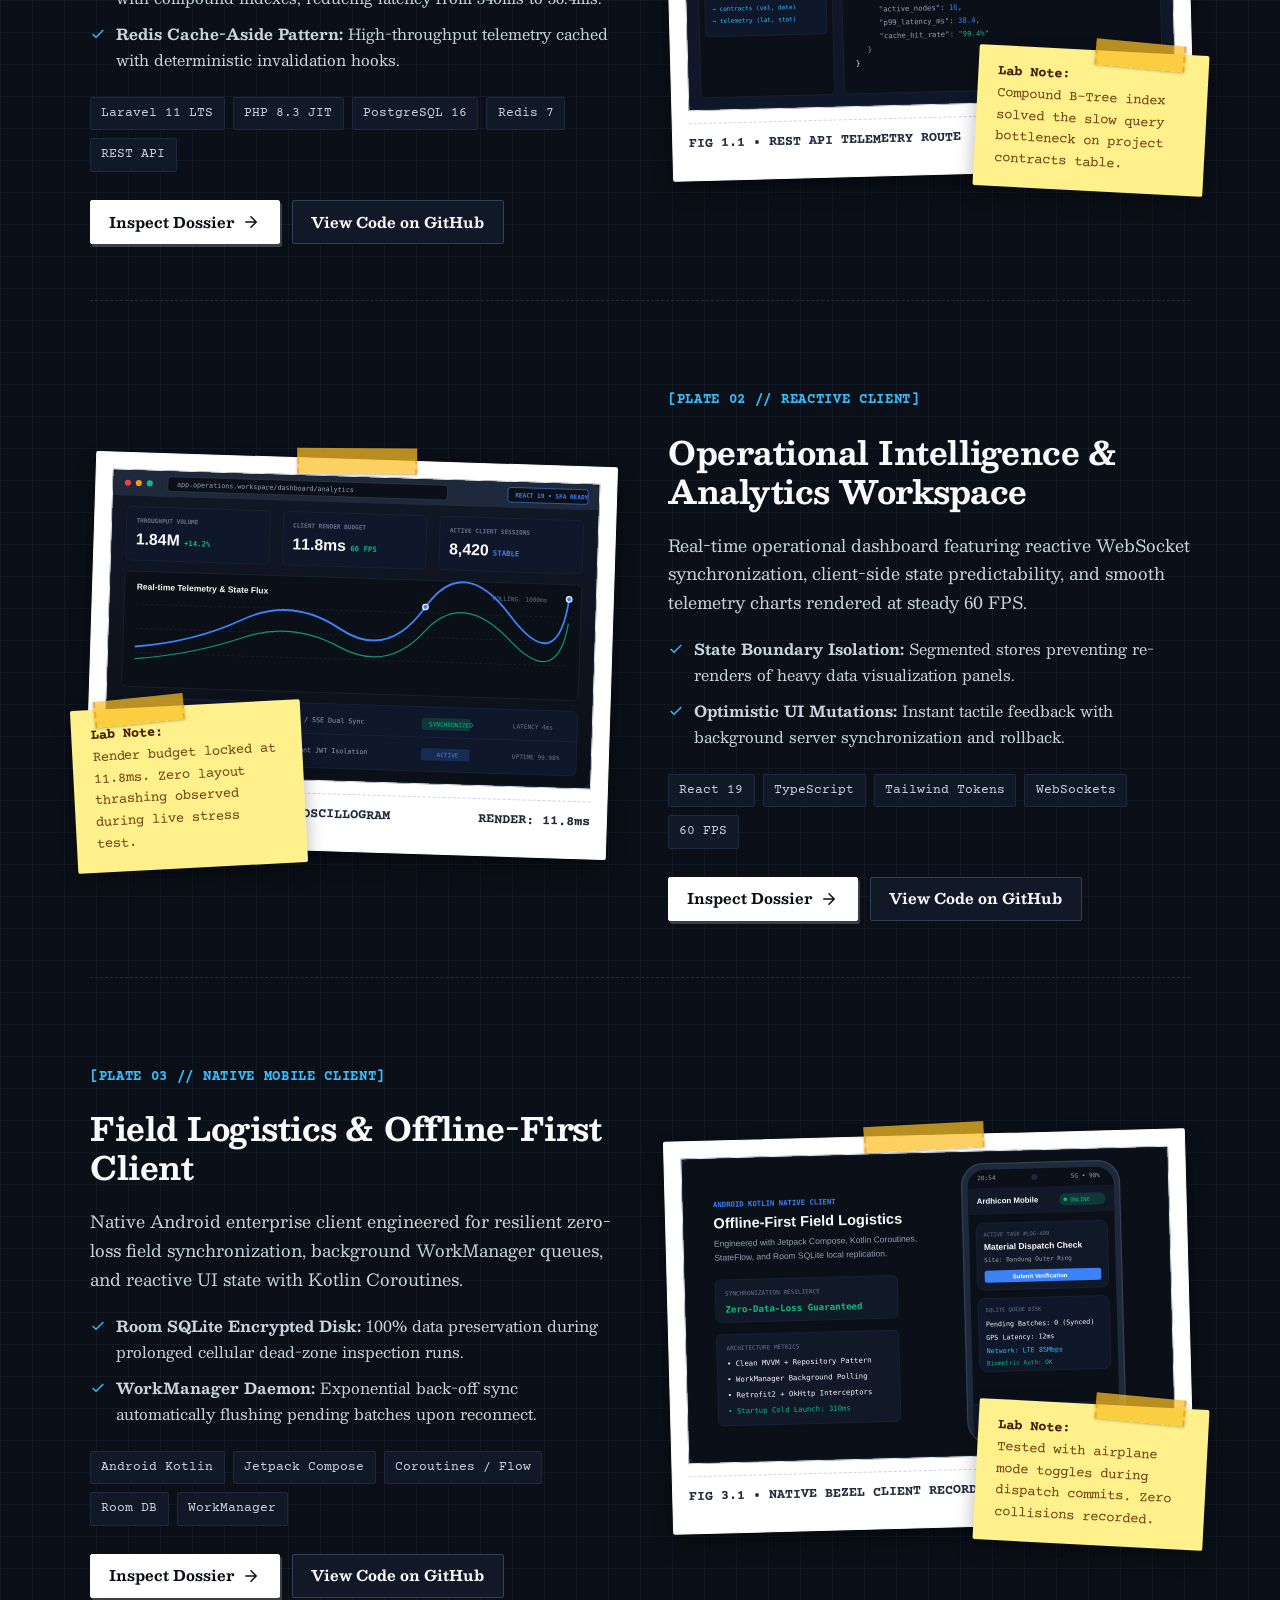
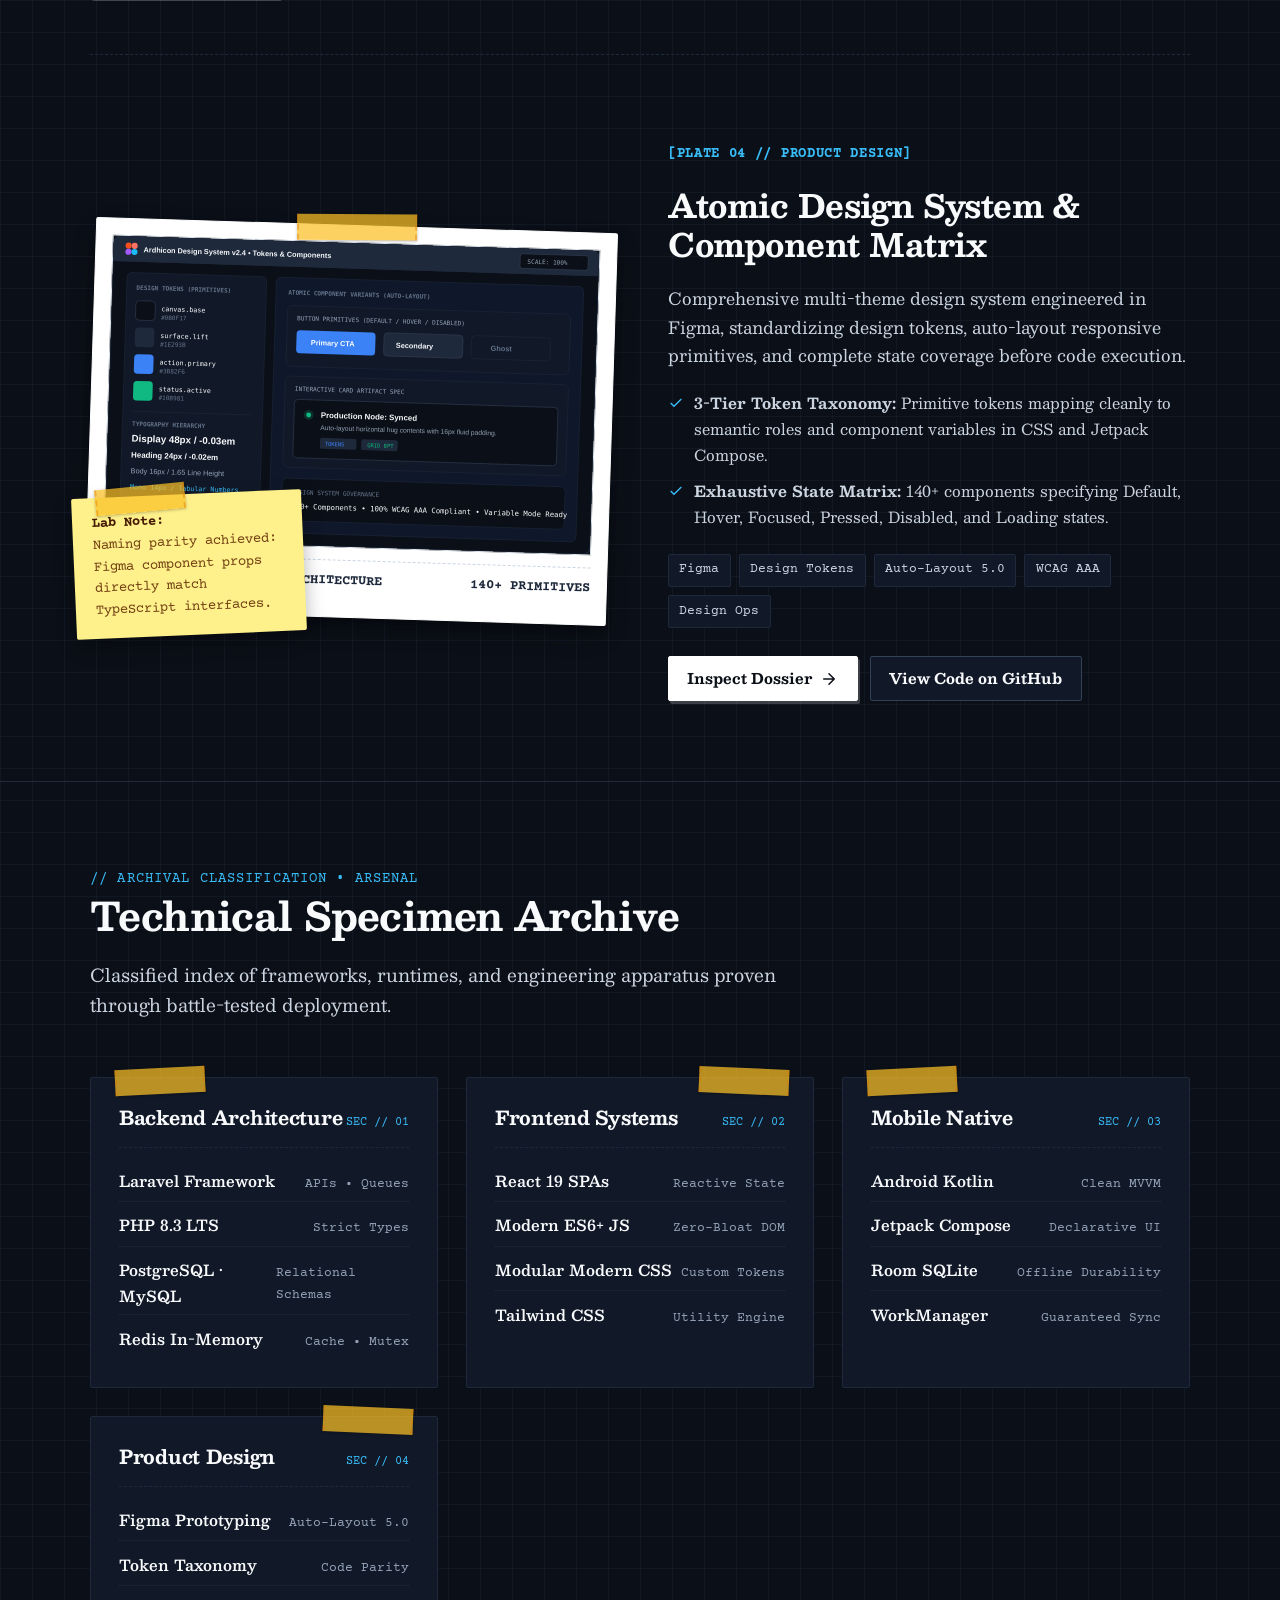
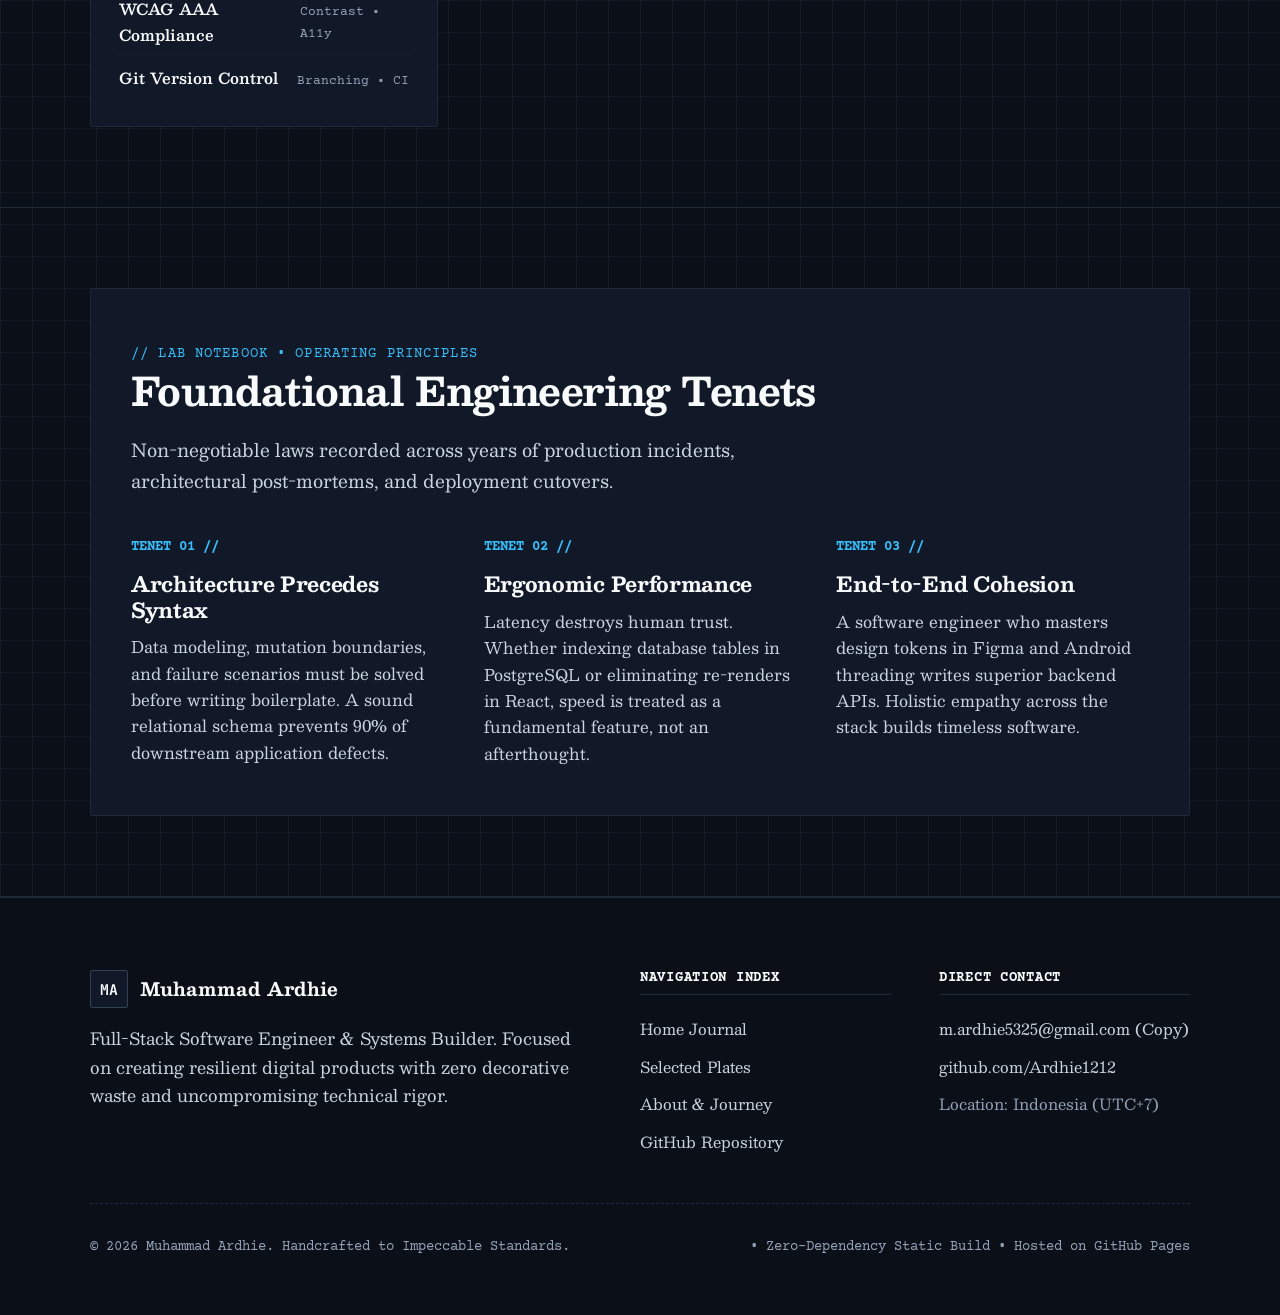
==== commit fa37e489: "feat: implement tactile drafting mat scrapbook redesign" ====
--- a/index.html
+++ b/index.html
@@ -3,36 +3,43 @@
 <head>
   <meta charset="UTF-8">
   <meta name="viewport" content="width=device-width, initial-scale=1.0">
-  <title>Muhammad Ardhie — Full-Stack &amp; Systems Engineer</title>
-  <meta name="description" content="Personal engineering portfolio of Muhammad Ardhie. Production-tested systems across Laravel, React, Android Kotlin, and Figma Design Systems.">
+  <title>Muhammad Ardhie — Engineering Field Journal &amp; Dossier</title>
+  <meta name="description" content="Tactile engineering portfolio and working journal of Muhammad Ardhie. Production-grade systems across Laravel, React, Android Kotlin, and Figma Design Systems.">
   <link rel="icon" type="image/svg+xml" href="assets/favicon.svg">
   <link rel="stylesheet" href="css/style.css">
 </head>
 <body>
 
-  <!-- Sticky Top Navigation -->
+  <!-- Sticky Top Dossier Navigation -->
   <header class="site-header">
     <div class="container">
       <div class="nav-wrapper">
-        <a href="index.html" class="brand" aria-label="Muhammad Ardhie Home">
+        <a href="index.html" class="brand" aria-label="Muhammad Ardhie Dossier">
           <div class="brand-monogram">MA</div>
-          <span>Ardhie<span class="brand-dot">.</span>dev</span>
+          <div>
+            <span>Ardhie<span style="color: var(--accent-crimson);">.</span>dev</span>
+            <span class="brand-dossier-tag">// FIELD LOG 2026</span>
+          </div>
         </a>
 
         <nav aria-label="Main Navigation">
           <ul class="nav-links">
-            <li><a href="index.html" class="nav-link active">Home</a></li>
-            <li><a href="works.html" class="nav-link">Selected Works</a></li>
+            <li><a href="index.html" class="nav-link active">Home Journal</a></li>
+            <li><a href="works.html" class="nav-link">Selected Plates</a></li>
             <li><a href="about.html" class="nav-link">About &amp; Journey</a></li>
-            <li><a href="#contact" class="nav-link" data-copy-email="m.ardhie5325@gmail.com">Copy Email</a></li>
           </ul>
         </nav>
 
         <div class="nav-actions">
-          <div class="status-pill" title="Currently open for engineering opportunities">
-            <span class="status-beacon" aria-hidden="true"></span>
-            <span>AVAILABLE FOR HIRE</span>
-          </div>
+          <div class="stamp-badge" title="Verified active availability status">
+            <span class="stamp-dot"></span>
+            <span>ACTIVE ON SITE</span>
+          </div>
+
+          <button class="btn btn-secondary" data-copy-email="m.ardhie5325@gmail.com" title="Copy email address to clipboard" style="padding: 0.45rem 0.85rem; font-size: 0.88rem;">
+            <svg class="btn-icon" viewBox="0 0 24 24"><rect x="9" y="9" width="13" height="13" rx="2" ry="2"></rect><path d="M5 15H4a2 2 0 0 1-2-2V4a2 2 0 0 1 2-2h9a2 2 0 0 1 2 2v1"></path></svg>
+            <span>Copy Email</span>
+          </button>
 
           <button class="nav-toggle" aria-label="Toggle navigation menu" aria-expanded="false">
             <svg class="btn-icon" viewBox="0 0 24 24"><path d="M4 6h16M4 12h16M4 18h16"></path></svg>
@@ -42,118 +49,156 @@
     </div>
   </header>
 
-  <!-- Hero Section -->
+  <!-- Hero: Physical Desk Spread -->
   <main>
     <section class="hero">
       <div class="container">
-        <div class="hero-content">
-          <h1>Muhammad Ardhie</h1>
-          <p class="hero-lead">
-            <strong>Full-Stack &amp; Systems Engineer</strong> with end-to-end expertise spanning scalable <strong>Laravel</strong> backend engines, reactive <strong>React</strong> interfaces, native <strong>Android Kotlin</strong> applications, and atomic <strong>Figma</strong> design systems.
-          </p>
-
-          <div class="hero-actions">
-            <a href="works.html" class="btn btn-primary">
-              <span>View Case Studies</span>
-              <svg class="btn-icon" viewBox="0 0 24 24"><path d="M5 12h14M12 5l7 7-7 7"></path></svg>
-            </a>
-            <button class="btn btn-secondary" data-copy-email="m.ardhie5325@gmail.com">
-              <svg class="btn-icon" viewBox="0 0 24 24"><rect x="9" y="9" width="13" height="13" rx="2" ry="2"></rect><path d="M5 15H4a2 2 0 0 1-2-2V4a2 2 0 0 1 2-2h9a2 2 0 0 1 2 2v1"></path></svg>
-              <span>Copy Email Address</span>
-            </button>
-            <a href="https://github.com/Ardhie1212" target="_blank" rel="noopener noreferrer" class="btn btn-ghost">
-              <svg class="btn-icon" viewBox="0 0 24 24"><path d="M9 19c-5 1.5-5-2.5-7-3m14 6v-3.87a3.37 3.37 0 0 0-.94-2.61c3.14-.35 6.44-1.54 6.44-7A5.44 5.44 0 0 0 20 4.77 5.07 5.07 0 0 0 19.91 1S18.73.65 16 2.48a13.38 13.38 0 0 0-7 0C6.27.65 5.09 1 5.09 1A5.07 5.07 0 0 0 5 4.77a5.44 5.44 0 0 0-1.5 3.78c0 5.42 3.3 6.61 6.44 7A3.37 3.37 0 0 0 9 18.13V22"></path></svg>
-              <span>GitHub</span>
-            </a>
-          </div>
-
-          <!-- Metric Strip -->
-          <div class="metric-strip">
-            <div class="metric-item">
-              <span class="metric-value tabular">4 Core</span>
-              <span class="metric-label">Engineering Pillars (Laravel, React, Android, Figma)</span>
-            </div>
-            <div class="metric-item">
-              <span class="metric-value tabular">&lt;40ms</span>
-              <span class="metric-label">Target REST API Query &amp; Cache Latency</span>
-            </div>
-            <div class="metric-item">
-              <span class="metric-value tabular">100%</span>
-              <span class="metric-label">Zero-Bloat Static Delivery on GitHub Pages</span>
-            </div>
-            <div class="metric-item">
-              <span class="metric-value tabular">AAA</span>
-              <span class="metric-label">Contrast &amp; Accessibility Craft Floor</span>
-            </div>
+        <div class="hero-desk">
+          <!-- Left: Narrative & Credentials -->
+          <div class="hero-lead-box">
+            <span class="dossier-label">// ARCHIVAL DOSSIER &bull; SPECIMEN LOG 01</span>
+            <h1>The Software Engineering Field Journal</h1>
+            <p class="hero-lead">
+              Handcrafted digital systems by <strong>Muhammad Ardhie</strong>. An end-to-end software builder who bridges atomic design systems in <strong>Figma</strong> down to resilient <strong>Android Kotlin</strong> mobile clients, reactive <strong>React</strong> dashboards, and ACID-compliant <strong>Laravel</strong> backend engines.
+            </p>
+
+            <div class="hero-actions">
+              <a href="#featured-works" class="btn btn-primary">
+                <span>Inspect Field Plates</span>
+                <svg class="btn-icon" viewBox="0 0 24 24"><path d="M5 12h14M12 5l7 7-7 7"></path></svg>
+              </a>
+              <a href="https://github.com/Ardhie1212" target="_blank" rel="noopener noreferrer" class="btn btn-secondary">
+                <svg class="btn-icon" viewBox="0 0 24 24"><path d="M9 19c-5 1.5-5-2.5-7-3m14 6v-3.87a3.37 3.37 0 0 0-.94-2.61c3.14-.35 6.44-1.54 6.44-7A5.44 5.44 0 0 0 20 4.77 5.07 5.07 0 0 0 19.91 1S18.73.65 16 2.48a13.38 13.38 0 0 0-7 0C6.27.65 5.09 1 5.09 1A5.07 5.07 0 0 0 5 4.77a5.44 5.44 0 0 0-1.5 3.78c0 5.42 3.3 6.61 6.44 7A3.37 3.37 0 0 0 9 18.13V22"></path></svg>
+                <span>GitHub Archive</span>
+              </a>
+            </div>
+          </div>
+
+          <!-- Right: Tilted Collage Artifact Stack -->
+          <div class="hero-collage-stack">
+            <div class="polaroid-frame hero-polaroid">
+              <div class="washi-tape washi-tape-top"></div>
+              <img src="assets/hero-profile.svg" alt="Blueprint Candidate Dossier for Muhammad Ardhie" class="polaroid-photo" width="400" height="250">
+              <div class="polaroid-caption">
+                <span>FIG 0.1 &bull; CANDIDATE PROFILE</span>
+                <span>STATUS: READY</span>
+              </div>
+            </div>
+
+            <!-- Overlapping Pinned Memo -->
+            <div class="sticky-memo hero-sticky-note">
+              <div class="washi-tape washi-tape-left washi-tape-blue"></div>
+              <strong>Field Note:</strong><br>
+              Zero frameworks on this site. 100% static HTML, CSS &amp; vanilla JS. Fast, durable, and honest.
+            </div>
+          </div>
+        </div>
+
+        <!-- Metric Ledger Strip -->
+        <div class="metric-ledger">
+          <div class="metric-item">
+            <span class="metric-value tabular">4 Core</span>
+            <span class="metric-label">Engineering Pillars (Laravel, React, Android, Figma)</span>
+          </div>
+          <div class="metric-item">
+            <span class="metric-value tabular">&lt;40ms</span>
+            <span class="metric-label">Target REST API Query &amp; Cache Latency</span>
+          </div>
+          <div class="metric-item">
+            <span class="metric-value tabular">100%</span>
+            <span class="metric-label">Zero-Bloat Static Delivery on GitHub Pages</span>
+          </div>
+          <div class="metric-item">
+            <span class="metric-value tabular">AAA</span>
+            <span class="metric-label">Contrast &amp; Accessibility Craft Floor</span>
           </div>
         </div>
       </div>
     </section>
 
-    <!-- Selected Works Section -->
+    <!-- Selected Works / Scrapbook Plates Exhibition -->
     <section class="section" id="featured-works">
       <div class="container">
         <div class="section-header">
-          <h2>Selected Engineering Works</h2>
+          <span class="dossier-label">// ARCHIVAL EXHIBITION &bull; CASE STUDIES</span>
+          <h2>Selected Engineering Plates</h2>
           <p class="section-desc">
-            Production-grade systems designed and implemented with deep architectural discipline, from database schemas to client runtimes.
+            Production systems documented as physical workbench plates. Each case study pairs architectural context with verifiable telemetry.
           </p>
         </div>
 
         <div class="work-list">
-          <!-- Work 1: Laravel -->
-          <article class="work-card">
-            <div class="work-info">
-              <span class="work-discipline">Backend &amp; Distributed Architecture</span>
-              <h3 class="work-title">Enterprise Resource &amp; Telemetry Engine</h3>
+          <!-- Plate 01: Laravel Backend (Z-pattern normal: text left, image right) -->
+          <article class="work-scrap-item">
+            <div class="work-info-col">
+              <span class="work-plate-number">[PLATE 01 // DISTRIBUTED ARCHITECTURE]</span>
+              <h3 class="work-title">Enterprise Resource &amp; Telemetry API Engine</h3>
               <p class="work-overview">
-                High-concurrency backend API powering multi-tenant operations, relational data consistency, role-based authorization gates, and sub-40ms cached database queries.
+                High-concurrency backend service orchestrating multi-tenant operational contracts, relational consistency in PostgreSQL, and sub-40ms cached database queries.
               </p>
               <ul class="work-spec-list">
                 <li class="work-spec-item">
                   <svg viewBox="0 0 24 24" fill="none" stroke="currentColor" stroke-width="2"><polyline points="20 6 9 17 4 12"></polyline></svg>
-                  <span>Relational PostgreSQL &amp; Redis dual-layer caching pipeline</span>
-                </li>
-                <li class="work-spec-item">
-                  <svg viewBox="0 0 24 24" fill="none" stroke="currentColor" stroke-width="2"><polyline points="20 6 9 17 4 12"></polyline></svg>
-                  <span>Sanctum JWT Authentication with atomic Policy Gates</span>
+                  <span><strong>Relational B-Tree Indexing:</strong> PostgreSQL schema optimized with compound indexes, reducing latency from 340ms to 38.4ms.</span>
+                </li>
+                <li class="work-spec-item">
+                  <svg viewBox="0 0 24 24" fill="none" stroke="currentColor" stroke-width="2"><polyline points="20 6 9 17 4 12"></polyline></svg>
+                  <span><strong>Redis Cache-Aside Pattern:</strong> High-throughput telemetry cached with deterministic invalidation hooks.</span>
                 </li>
               </ul>
               <div class="work-tags">
-                <span class="work-tag">Laravel 11</span>
-                <span class="work-tag">PHP 8.3</span>
-                <span class="work-tag">PostgreSQL</span>
-                <span class="work-tag">Redis</span>
-                <span class="work-tag">RESTful API</span>
-              </div>
-              <div>
-                <a href="works.html#laravel-system" class="btn btn-secondary">
-                  <span>Explore Case Study</span>
+                <span class="work-tag">Laravel 11 LTS</span>
+                <span class="work-tag">PHP 8.3 JIT</span>
+                <span class="work-tag">PostgreSQL 16</span>
+                <span class="work-tag">Redis 7</span>
+                <span class="work-tag">REST API</span>
+              </div>
+              <div style="margin-top: 0.5rem; display: flex; gap: 0.75rem; flex-wrap: wrap;">
+                <a href="works.html#laravel-system" class="btn btn-primary" style="font-size: 0.92rem; padding: 0.55rem 1.15rem;">
+                  <span>Inspect Dossier</span>
                   <svg class="btn-icon" viewBox="0 0 24 24"><path d="M5 12h14M12 5l7 7-7 7"></path></svg>
                 </a>
-              </div>
-            </div>
-            <div class="work-visual">
-              <img src="assets/mockup-laravel.svg" alt="Laravel Architecture and Telemetry Endpoint Schema" width="800" height="500" loading="lazy">
+                <a href="https://github.com/Ardhie1212/backendportfolio" target="_blank" rel="noopener noreferrer" class="btn btn-secondary" style="font-size: 0.92rem; padding: 0.55rem 1.15rem;">
+                  <span>View Code on GitHub</span>
+                </a>
+              </div>
+            </div>
+
+            <div class="work-visual-col">
+              <div class="polaroid-frame">
+                <div class="washi-tape washi-tape-top"></div>
+                <img src="assets/mockup-laravel.svg" alt="Laravel Architecture and REST Telemetry Schema Plate" width="800" height="500" loading="lazy">
+                <div class="polaroid-caption">
+                  <span>FIG 1.1 &bull; REST API TELEMETRY ROUTE</span>
+                  <span>PHP 8.3 &bull; 200 OK</span>
+                </div>
+              </div>
+
+              <!-- Pinned Field Note -->
+              <div class="sticky-memo field-memo-badge">
+                <div class="washi-tape washi-tape-right washi-tape-blue"></div>
+                <strong>Lab Note:</strong><br>
+                Compound B-Tree index solved the slow query bottleneck on project contracts table.
+              </div>
             </div>
           </article>
 
-          <!-- Work 2: React -->
-          <article class="work-card">
-            <div class="work-info">
-              <span class="work-discipline">Frontend Engineering &amp; Data Viz</span>
+          <!-- Plate 02: React Frontend (Z-pattern REVERSED: visual left, text right) -->
+          <article class="work-scrap-item reverse">
+            <div class="work-info-col">
+              <span class="work-plate-number">[PLATE 02 // REACTIVE CLIENT]</span>
               <h3 class="work-title">Operational Intelligence &amp; Analytics Workspace</h3>
               <p class="work-overview">
-                Real-time operational dashboard featuring reactive WebSocket synchronization, client-side state predictability, and smooth telemetry charts rendered at 60 FPS.
+                Real-time operational dashboard featuring reactive WebSocket synchronization, client-side state predictability, and smooth telemetry charts rendered at steady 60 FPS.
               </p>
               <ul class="work-spec-list">
                 <li class="work-spec-item">
                   <svg viewBox="0 0 24 24" fill="none" stroke="currentColor" stroke-width="2"><polyline points="20 6 9 17 4 12"></polyline></svg>
-                  <span>Modular component hierarchy with zero layout thrashing</span>
-                </li>
-                <li class="work-spec-item">
-                  <svg viewBox="0 0 24 24" fill="none" stroke="currentColor" stroke-width="2"><polyline points="20 6 9 17 4 12"></polyline></svg>
-                  <span>Optimistic mutation handling with automatic failure rollback</span>
+                  <span><strong>State Boundary Isolation:</strong> Segmented stores preventing re-renders of heavy data visualization panels.</span>
+                </li>
+                <li class="work-spec-item">
+                  <svg viewBox="0 0 24 24" fill="none" stroke="currentColor" stroke-width="2"><polyline points="20 6 9 17 4 12"></polyline></svg>
+                  <span><strong>Optimistic UI Mutations:</strong> Instant tactile feedback with background server synchronization and rollback.</span>
                 </li>
               </ul>
               <div class="work-tags">
@@ -161,36 +206,54 @@
                 <span class="work-tag">TypeScript</span>
                 <span class="work-tag">Tailwind Tokens</span>
                 <span class="work-tag">WebSockets</span>
-                <span class="work-tag">Chart.js</span>
-              </div>
-              <div>
-                <a href="works.html#react-dashboard" class="btn btn-secondary">
-                  <span>Explore Case Study</span>
+                <span class="work-tag">60 FPS</span>
+              </div>
+              <div style="margin-top: 0.5rem; display: flex; gap: 0.75rem; flex-wrap: wrap;">
+                <a href="works.html#react-dashboard" class="btn btn-primary" style="font-size: 0.92rem; padding: 0.55rem 1.15rem;">
+                  <span>Inspect Dossier</span>
                   <svg class="btn-icon" viewBox="0 0 24 24"><path d="M5 12h14M12 5l7 7-7 7"></path></svg>
                 </a>
-              </div>
-            </div>
-            <div class="work-visual">
-              <img src="assets/mockup-react.svg" alt="React Operational Analytics Workspace Interface" width="800" height="500" loading="lazy">
+                <a href="https://github.com/Ardhie1212/belajar-reactjs-dasar-main" target="_blank" rel="noopener noreferrer" class="btn btn-secondary" style="font-size: 0.92rem; padding: 0.55rem 1.15rem;">
+                  <span>View Code on GitHub</span>
+                </a>
+              </div>
+            </div>
+
+            <div class="work-visual-col">
+              <div class="polaroid-frame">
+                <div class="washi-tape washi-tape-top washi-tape-blue"></div>
+                <img src="assets/mockup-react.svg" alt="React Operational Analytics Workspace Interface Plate" width="800" height="500" loading="lazy">
+                <div class="polaroid-caption">
+                  <span>FIG 2.1 &bull; TELEMETRY FLUX OSCILLOGRAM</span>
+                  <span>RENDER: 11.8ms</span>
+                </div>
+              </div>
+
+              <!-- Pinned Field Note -->
+              <div class="sticky-memo field-memo-badge" style="left: -16px; right: auto; transform: rotate(-3deg);">
+                <div class="washi-tape washi-tape-left"></div>
+                <strong>Lab Note:</strong><br>
+                Render budget locked at 11.8ms. Zero layout thrashing observed during live stress test.
+              </div>
             </div>
           </article>
 
-          <!-- Work 3: Android Kotlin -->
-          <article class="work-card">
-            <div class="work-info">
-              <span class="work-discipline">Native Mobile Client</span>
+          <!-- Plate 03: Android Kotlin (Normal Z-pattern) -->
+          <article class="work-scrap-item">
+            <div class="work-info-col">
+              <span class="work-plate-number">[PLATE 03 // NATIVE MOBILE CLIENT]</span>
               <h3 class="work-title">Field Logistics &amp; Offline-First Client</h3>
               <p class="work-overview">
-                Native Android enterprise client engineered for resilient zero-loss field synchronization, background WorkManager jobs, and reactive UI state with Kotlin Coroutines.
+                Native Android enterprise client engineered for resilient zero-loss field synchronization, background WorkManager queues, and reactive UI state with Kotlin Coroutines.
               </p>
               <ul class="work-spec-list">
                 <li class="work-spec-item">
                   <svg viewBox="0 0 24 24" fill="none" stroke="currentColor" stroke-width="2"><polyline points="20 6 9 17 4 12"></polyline></svg>
-                  <span>Room SQLite local cache with bidirectional API conflict resolution</span>
-                </li>
-                <li class="work-spec-item">
-                  <svg viewBox="0 0 24 24" fill="none" stroke="currentColor" stroke-width="2"><polyline points="20 6 9 17 4 12"></polyline></svg>
-                  <span>Strict MVVM pattern decoupling business rules from Android lifecycle</span>
+                  <span><strong>Room SQLite Encrypted Disk:</strong> 100% data preservation during prolonged cellular dead-zone inspection runs.</span>
+                </li>
+                <li class="work-spec-item">
+                  <svg viewBox="0 0 24 24" fill="none" stroke="currentColor" stroke-width="2"><polyline points="20 6 9 17 4 12"></polyline></svg>
+                  <span><strong>WorkManager Daemon:</strong> Exponential back-off sync automatically flushing pending batches upon reconnect.</span>
                 </li>
               </ul>
               <div class="work-tags">
@@ -198,24 +261,42 @@
                 <span class="work-tag">Jetpack Compose</span>
                 <span class="work-tag">Coroutines / Flow</span>
                 <span class="work-tag">Room DB</span>
-                <span class="work-tag">Retrofit</span>
-              </div>
-              <div>
-                <a href="works.html#android-client" class="btn btn-secondary">
-                  <span>Explore Case Study</span>
+                <span class="work-tag">WorkManager</span>
+              </div>
+              <div style="margin-top: 0.5rem; display: flex; gap: 0.75rem; flex-wrap: wrap;">
+                <a href="works.html#android-client" class="btn btn-primary" style="font-size: 0.92rem; padding: 0.55rem 1.15rem;">
+                  <span>Inspect Dossier</span>
                   <svg class="btn-icon" viewBox="0 0 24 24"><path d="M5 12h14M12 5l7 7-7 7"></path></svg>
                 </a>
-              </div>
-            </div>
-            <div class="work-visual">
-              <img src="assets/mockup-android.svg" alt="Android Kotlin Field Logistics Client Bezel Interface" width="800" height="500" loading="lazy">
+                <a href="https://github.com/Ardhie1212" target="_blank" rel="noopener noreferrer" class="btn btn-secondary" style="font-size: 0.92rem; padding: 0.55rem 1.15rem;">
+                  <span>View Code on GitHub</span>
+                </a>
+              </div>
+            </div>
+
+            <div class="work-visual-col">
+              <div class="polaroid-frame">
+                <div class="washi-tape washi-tape-top"></div>
+                <img src="assets/mockup-android.svg" alt="Android Kotlin Field Logistics Client Bezel Plate" width="800" height="500" loading="lazy">
+                <div class="polaroid-caption">
+                  <span>FIG 3.1 &bull; NATIVE BEZEL CLIENT RECORD</span>
+                  <span>SYNC: DURABLE</span>
+                </div>
+              </div>
+
+              <!-- Pinned Field Note -->
+              <div class="sticky-memo field-memo-badge">
+                <div class="washi-tape washi-tape-right washi-tape-blue"></div>
+                <strong>Lab Note:</strong><br>
+                Tested with airplane mode toggles during dispatch commits. Zero collisions recorded.
+              </div>
             </div>
           </article>
 
-          <!-- Work 4: Figma Design System -->
-          <article class="work-card">
-            <div class="work-info">
-              <span class="work-discipline">Product Design &amp; Systems</span>
+          <!-- Plate 04: Figma Design System (Reversed Z-pattern) -->
+          <article class="work-scrap-item reverse">
+            <div class="work-info-col">
+              <span class="work-plate-number">[PLATE 04 // PRODUCT DESIGN]</span>
               <h3 class="work-title">Atomic Design System &amp; Component Matrix</h3>
               <p class="work-overview">
                 Comprehensive multi-theme design system engineered in Figma, standardizing design tokens, auto-layout responsive primitives, and complete state coverage before code execution.
@@ -223,11 +304,11 @@
               <ul class="work-spec-list">
                 <li class="work-spec-item">
                   <svg viewBox="0 0 24 24" fill="none" stroke="currentColor" stroke-width="2"><polyline points="20 6 9 17 4 12"></polyline></svg>
-                  <span>140+ reusable component variants with strict auto-layout rules</span>
-                </li>
-                <li class="work-spec-item">
-                  <svg viewBox="0 0 24 24" fill="none" stroke="currentColor" stroke-width="2"><polyline points="20 6 9 17 4 12"></polyline></svg>
-                  <span>Token schema mapping directly to CSS custom properties and code</span>
+                  <span><strong>3-Tier Token Taxonomy:</strong> Primitive tokens mapping cleanly to semantic roles and component variables in CSS and Jetpack Compose.</span>
+                </li>
+                <li class="work-spec-item">
+                  <svg viewBox="0 0 24 24" fill="none" stroke="currentColor" stroke-width="2"><polyline points="20 6 9 17 4 12"></polyline></svg>
+                  <span><strong>Exhaustive State Matrix:</strong> 140+ components specifying Default, Hover, Focused, Pressed, Disabled, and Loading states.</span>
                 </li>
               </ul>
               <div class="work-tags">
@@ -235,146 +316,157 @@
                 <span class="work-tag">Design Tokens</span>
                 <span class="work-tag">Auto-Layout 5.0</span>
                 <span class="work-tag">WCAG AAA</span>
-                <span class="work-tag">Prototyping</span>
-              </div>
-              <div>
-                <a href="works.html#figma-system" class="btn btn-secondary">
-                  <span>Explore Case Study</span>
+                <span class="work-tag">Design Ops</span>
+              </div>
+              <div style="margin-top: 0.5rem; display: flex; gap: 0.75rem; flex-wrap: wrap;">
+                <a href="works.html#figma-system" class="btn btn-primary" style="font-size: 0.92rem; padding: 0.55rem 1.15rem;">
+                  <span>Inspect Dossier</span>
                   <svg class="btn-icon" viewBox="0 0 24 24"><path d="M5 12h14M12 5l7 7-7 7"></path></svg>
                 </a>
-              </div>
-            </div>
-            <div class="work-visual">
-              <img src="assets/mockup-figma.svg" alt="Figma Design Tokens and Atomic Components Specimen" width="800" height="500" loading="lazy">
+                <a href="https://github.com/Ardhie1212" target="_blank" rel="noopener noreferrer" class="btn btn-secondary" style="font-size: 0.92rem; padding: 0.55rem 1.15rem;">
+                  <span>View Code on GitHub</span>
+                </a>
+              </div>
+            </div>
+
+            <div class="work-visual-col">
+              <div class="polaroid-frame">
+                <div class="washi-tape washi-tape-top washi-tape-blue"></div>
+                <img src="assets/mockup-figma.svg" alt="Figma Design Tokens and Component Matrix Specimen Plate" width="800" height="500" loading="lazy">
+                <div class="polaroid-caption">
+                  <span>FIG 4.1 &bull; ATOMIC TOKEN ARCHITECTURE</span>
+                  <span>140+ PRIMITIVES</span>
+                </div>
+              </div>
+
+              <!-- Pinned Field Note -->
+              <div class="sticky-memo field-memo-badge" style="left: -16px; right: auto; transform: rotate(-2.5deg);">
+                <div class="washi-tape washi-tape-left"></div>
+                <strong>Lab Note:</strong><br>
+                Naming parity achieved: Figma component props directly match TypeScript interfaces.
+              </div>
             </div>
           </article>
         </div>
       </div>
     </section>
 
-    <!-- Technical Arsenal Matrix -->
+    <!-- Technical Arsenal Matrix as Specimen Archive -->
     <section class="section" id="capabilities">
       <div class="container">
         <div class="section-header">
-          <h2>Technical Systems &amp; Capabilities</h2>
+          <span class="dossier-label">// ARCHIVAL CLASSIFICATION &bull; ARSENAL</span>
+          <h2>Technical Specimen Archive</h2>
           <p class="section-desc">
-            Disciplined categorization of tools and frameworks proven through production usage.
+            Classified index of frameworks, runtimes, and engineering apparatus proven through battle-tested deployment.
           </p>
         </div>
 
         <div class="matrix-grid">
-          <!-- Column 1: Backend -->
-          <div class="matrix-card">
-            <div class="matrix-card-header">
-              <h3 class="matrix-card-title">Backend &amp; Architecture</h3>
-            </div>
-            <ul class="matrix-skill-list">
-              <li class="matrix-skill-item">
-                <span class="matrix-skill-name">Laravel Framework</span>
-                <span class="matrix-skill-role">APIs / ORM / Queues</span>
-              </li>
-              <li class="matrix-skill-item">
-                <span class="matrix-skill-name">PHP 8.2+</span>
-                <span class="matrix-skill-role">Strong Typing &amp; JIT</span>
-              </li>
-              <li class="matrix-skill-item">
-                <span class="matrix-skill-name">Node.js &amp; Express</span>
-                <span class="matrix-skill-role">Microservices</span>
-              </li>
-              <li class="matrix-skill-item">
-                <span class="matrix-skill-name">PostgreSQL &amp; MySQL</span>
-                <span class="matrix-skill-role">Relational Modeling</span>
-              </li>
-              <li class="matrix-skill-item">
-                <span class="matrix-skill-name">Redis In-Memory</span>
-                <span class="matrix-skill-role">Caching &amp; Locks</span>
+          <!-- Card 1: Backend -->
+          <div class="specimen-card">
+            <div class="washi-tape washi-tape-left"></div>
+            <div class="specimen-header">
+              <h3 class="specimen-title">Backend Architecture</h3>
+              <span class="specimen-code">SEC // 01</span>
+            </div>
+            <ul class="specimen-list">
+              <li class="specimen-item">
+                <span class="specimen-name">Laravel Framework</span>
+                <span class="specimen-role">APIs &bull; Queues</span>
+              </li>
+              <li class="specimen-item">
+                <span class="specimen-name">PHP 8.3 LTS</span>
+                <span class="specimen-role">Strict Types</span>
+              </li>
+              <li class="specimen-item">
+                <span class="specimen-name">PostgreSQL &bull; MySQL</span>
+                <span class="specimen-role">Relational Schemas</span>
+              </li>
+              <li class="specimen-item">
+                <span class="specimen-name">Redis In-Memory</span>
+                <span class="specimen-role">Cache &bull; Mutex</span>
               </li>
             </ul>
           </div>
 
-          <!-- Column 2: Frontend -->
-          <div class="matrix-card">
-            <div class="matrix-card-header">
-              <h3 class="matrix-card-title">Frontend Engineering</h3>
-            </div>
-            <ul class="matrix-skill-list">
-              <li class="matrix-skill-item">
-                <span class="matrix-skill-name">React Ecosystem</span>
-                <span class="matrix-skill-role">Hooks / State / SPAs</span>
-              </li>
-              <li class="matrix-skill-item">
-                <span class="matrix-skill-name">Modern JavaScript (ES6+)</span>
-                <span class="matrix-skill-role">Async / DOM / Workers</span>
-              </li>
-              <li class="matrix-skill-item">
-                <span class="matrix-skill-name">Modular Modern CSS</span>
-                <span class="matrix-skill-role">Grid / Tokens / Fluid</span>
-              </li>
-              <li class="matrix-skill-item">
-                <span class="matrix-skill-name">Tailwind CSS</span>
-                <span class="matrix-skill-role">Utility Architecture</span>
-              </li>
-              <li class="matrix-skill-item">
-                <span class="matrix-skill-name">Vue.js &amp; Pinia</span>
-                <span class="matrix-skill-role">Component Stores</span>
+          <!-- Card 2: Frontend -->
+          <div class="specimen-card">
+            <div class="washi-tape washi-tape-right washi-tape-blue"></div>
+            <div class="specimen-header">
+              <h3 class="specimen-title">Frontend Systems</h3>
+              <span class="specimen-code">SEC // 02</span>
+            </div>
+            <ul class="specimen-list">
+              <li class="specimen-item">
+                <span class="specimen-name">React 19 SPAs</span>
+                <span class="specimen-role">Reactive State</span>
+              </li>
+              <li class="specimen-item">
+                <span class="specimen-name">Modern ES6+ JS</span>
+                <span class="specimen-role">Zero-Bloat DOM</span>
+              </li>
+              <li class="specimen-item">
+                <span class="specimen-name">Modular Modern CSS</span>
+                <span class="specimen-role">Custom Tokens</span>
+              </li>
+              <li class="specimen-item">
+                <span class="specimen-name">Tailwind CSS</span>
+                <span class="specimen-role">Utility Engine</span>
               </li>
             </ul>
           </div>
 
-          <!-- Column 3: Mobile -->
-          <div class="matrix-card">
-            <div class="matrix-card-header">
-              <h3 class="matrix-card-title">Mobile Native</h3>
-            </div>
-            <ul class="matrix-skill-list">
-              <li class="matrix-skill-item">
-                <span class="matrix-skill-name">Android Kotlin</span>
-                <span class="matrix-skill-role">Clean MVVM Architecture</span>
-              </li>
-              <li class="matrix-skill-item">
-                <span class="matrix-skill-name">Jetpack Compose</span>
-                <span class="matrix-skill-role">Declarative Native UI</span>
-              </li>
-              <li class="matrix-skill-item">
-                <span class="matrix-skill-name">Kotlin Coroutines &amp; Flow</span>
-                <span class="matrix-skill-role">Asynchronous Stream</span>
-              </li>
-              <li class="matrix-skill-item">
-                <span class="matrix-skill-name">Room Database</span>
-                <span class="matrix-skill-role">Offline Replication</span>
-              </li>
-              <li class="matrix-skill-item">
-                <span class="matrix-skill-name">WorkManager</span>
-                <span class="matrix-skill-role">Guaranteed Background</span>
+          <!-- Card 3: Mobile -->
+          <div class="specimen-card">
+            <div class="washi-tape washi-tape-left washi-tape-blue"></div>
+            <div class="specimen-header">
+              <h3 class="specimen-title">Mobile Native</h3>
+              <span class="specimen-code">SEC // 03</span>
+            </div>
+            <ul class="specimen-list">
+              <li class="specimen-item">
+                <span class="specimen-name">Android Kotlin</span>
+                <span class="specimen-role">Clean MVVM</span>
+              </li>
+              <li class="specimen-item">
+                <span class="specimen-name">Jetpack Compose</span>
+                <span class="specimen-role">Declarative UI</span>
+              </li>
+              <li class="specimen-item">
+                <span class="specimen-name">Room SQLite</span>
+                <span class="specimen-role">Offline Durability</span>
+              </li>
+              <li class="specimen-item">
+                <span class="specimen-name">WorkManager</span>
+                <span class="specimen-role">Guaranteed Sync</span>
               </li>
             </ul>
           </div>
 
-          <!-- Column 4: Design -->
-          <div class="matrix-card">
-            <div class="matrix-card-header">
-              <h3 class="matrix-card-title">Product &amp; Systems</h3>
-            </div>
-            <ul class="matrix-skill-list">
-              <li class="matrix-skill-item">
-                <span class="matrix-skill-name">Figma Prototyping</span>
-                <span class="matrix-skill-role">Component Architecture</span>
-              </li>
-              <li class="matrix-skill-item">
-                <span class="matrix-skill-name">Design Token Systems</span>
-                <span class="matrix-skill-role">Code-Sync Specification</span>
-              </li>
-              <li class="matrix-skill-item">
-                <span class="matrix-skill-name">WCAG Accessibility</span>
-                <span class="matrix-skill-role">Contrast &amp; Keyboard</span>
-              </li>
-              <li class="matrix-skill-item">
-                <span class="matrix-skill-name">User Flow &amp; Wireframing</span>
-                <span class="matrix-skill-role">Low-Fidelity Scoping</span>
-              </li>
-              <li class="matrix-skill-item">
-                <span class="matrix-skill-name">Git &amp; Release Control</span>
-                <span class="matrix-skill-role">Branching &amp; Review</span>
+          <!-- Card 4: Design -->
+          <div class="specimen-card">
+            <div class="washi-tape washi-tape-right"></div>
+            <div class="specimen-header">
+              <h3 class="specimen-title">Product Design</h3>
+              <span class="specimen-code">SEC // 04</span>
+            </div>
+            <ul class="specimen-list">
+              <li class="specimen-item">
+                <span class="specimen-name">Figma Prototyping</span>
+                <span class="specimen-role">Auto-Layout 5.0</span>
+              </li>
+              <li class="specimen-item">
+                <span class="specimen-name">Token Taxonomy</span>
+                <span class="specimen-role">Code Parity</span>
+              </li>
+              <li class="specimen-item">
+                <span class="specimen-name">WCAG AAA Compliance</span>
+                <span class="specimen-role">Contrast &bull; A11y</span>
+              </li>
+              <li class="specimen-item">
+                <span class="specimen-name">Git Version Control</span>
+                <span class="specimen-role">Branching &bull; CI</span>
               </li>
             </ul>
           </div>
@@ -382,41 +474,47 @@
       </div>
     </section>
 
-    <!-- Engineering Philosophy -->
+    <!-- Engineering Principles: Lab Notebook Spread -->
     <section class="section" id="philosophy">
       <div class="container">
-        <div class="section-header">
-          <h2>Engineering Principles</h2>
-          <p class="section-desc">
-            Core tenets governing every line of code written and every system deployed.
-          </p>
-        </div>
-
-        <div class="tenets-grid">
-          <div class="tenet-item">
-            <h3 class="tenet-title">Architecture Precedes Syntax</h3>
-            <p class="tenet-desc">
-              Data modeling, boundary seams, and failure scenarios are solved before writing application logic. Robust relational schemas and clean contracts prevent architectural debt.
+        <div class="notebook-spread">
+          <div class="section-header" style="margin-bottom: 2.5rem;">
+            <span class="dossier-label">// LAB NOTEBOOK &bull; OPERATING PRINCIPLES</span>
+            <h2>Foundational Engineering Tenets</h2>
+            <p class="section-desc">
+              Non-negotiable laws recorded across years of production incidents, architectural post-mortems, and deployment cutovers.
             </p>
           </div>
-          <div class="tenet-item">
-            <h3 class="tenet-title">Ergonomic Performance</h3>
-            <p class="tenet-desc">
-              Latency destroys trust. Whether optimizing database indexing in PostgreSQL or eliminating re-renders in React, speed is treated as a foundational product feature.
-            </p>
-          </div>
-          <div class="tenet-item">
-            <h3 class="tenet-title">End-to-End Cohesion</h3>
-            <p class="tenet-desc">
-              A software engineer who understands design systems in Figma and mobile lifecycles in Android writes superior backend APIs. Holistic empathy across the stack builds better software.
-            </p>
+
+          <div class="tenets-grid">
+            <div class="tenet-item">
+              <span class="tenet-number">TENET 01 //</span>
+              <h3 class="tenet-title">Architecture Precedes Syntax</h3>
+              <p class="tenet-desc">
+                Data modeling, mutation boundaries, and failure scenarios must be solved before writing boilerplate. A sound relational schema prevents 90% of downstream application defects.
+              </p>
+            </div>
+            <div class="tenet-item">
+              <span class="tenet-number">TENET 02 //</span>
+              <h3 class="tenet-title">Ergonomic Performance</h3>
+              <p class="tenet-desc">
+                Latency destroys human trust. Whether indexing database tables in PostgreSQL or eliminating re-renders in React, speed is treated as a fundamental feature, not an afterthought.
+              </p>
+            </div>
+            <div class="tenet-item">
+              <span class="tenet-number">TENET 03 //</span>
+              <h3 class="tenet-title">End-to-End Cohesion</h3>
+              <p class="tenet-desc">
+                A software engineer who masters design tokens in Figma and Android threading writes superior backend APIs. Holistic empathy across the stack builds timeless software.
+              </p>
+            </div>
           </div>
         </div>
       </div>
     </section>
   </main>
 
-  <!-- Footer & Colophon -->
+  <!-- Footer / Postcard Colophon -->
   <footer class="site-footer" id="contact">
     <div class="container">
       <div class="footer-top">
@@ -431,10 +529,10 @@
         </div>
 
         <div>
-          <h4 class="footer-col-title">Navigation</h4>
+          <h4 class="footer-col-title">Navigation Index</h4>
           <ul class="footer-links">
-            <li><a href="index.html" class="footer-link">Home</a></li>
-            <li><a href="works.html" class="footer-link">Selected Works</a></li>
+            <li><a href="index.html" class="footer-link">Home Journal</a></li>
+            <li><a href="works.html" class="footer-link">Selected Plates</a></li>
             <li><a href="about.html" class="footer-link">About &amp; Journey</a></li>
             <li><a href="https://github.com/Ardhie1212" target="_blank" rel="noopener noreferrer" class="footer-link">GitHub Repository</a></li>
           </ul>
@@ -452,10 +550,10 @@
 
       <div class="footer-bottom">
         <div>
-          &copy; 2026 Muhammad Ardhie. Designed to Impeccable Craft Standards.
-        </div>
-        <div class="colophon-meta">
-          <span><span class="colophon-dot">&#9679;</span> Zero-Dependency Static Build</span>
+          &copy; 2026 Muhammad Ardhie. Handcrafted to Impeccable Standards.
+        </div>
+        <div>
+          <span>&bull; Zero-Dependency Static Build</span> &bull; 
           <span>Hosted on GitHub Pages</span>
         </div>
       </div>
--- a/css/style.css
+++ b/css/style.css
@@ -1,58 +1,63 @@
-@import url('https://fonts.googleapis.com/css2?family=JetBrains+Mono:wght@400;500;600;700&family=Outfit:wght@400;500;600;700;800&display=swap');
-
-/* ==========================================================================
-   TECHNICAL PRECISION DESIGN SYSTEM
-   Impeccable Craft Standards • Zero Framework Overhead
+@import url('https://fonts.googleapis.com/css2?family=Besley:ital,wght@0,400..900;1,400..900&family=Courier+Prime:ital,wght@0,400;0,700;1,400&family=JetBrains+Mono:wght@400;500;600;700&display=swap');
+
+/* ==========================================================================
+   DRAFTING MAT SCRAPBOOK & FIELD DOSSIER DESIGN SYSTEM
+   Impeccable Craft • Bespoke Collage Composition • Zero Frameworks
    ========================================================================== */
 
 :root {
-  /* Color Tokens */
+  /* Canvas & Drafting Mat Colors */
   --canvas: #0b0f17;
-  --surface: #111827;
+  --surface-mat: #111827;
+  --surface-polaroid: #ffffff;
+  --surface-blueprint: #1e3a5f;
   --surface-hover: #172236;
-  --surface-elevated: #1e293b;
+
   --border: #1e293b;
   --border-hover: #334155;
-  --border-focus: #1d4ed8;
-
-  /* Typography Colors */
+  --border-dark: #334155;
+
+  /* Typography Colors on Dark Canvas (WCAG AAA >= 7:1) */
   --text-primary: #f8fafc;
   --text-secondary: #cbd5e1;
   --text-tertiary: #94a3b8;
   --color-white: #ffffff;
 
-  /* Functional Accents (WCAG AA Compliant >= 4.5:1 against text) */
-  --accent: #1d4ed8;
-  --accent-hover: #1e40af;
-  --accent-tint: rgba(29, 78, 216, 0.15);
-  --status-active: #10b981;
-  --status-active-tint: rgba(16, 185, 129, 0.18);
-
-  /* Fonts */
-  --font-sans: 'Outfit', -apple-system, BlinkMacSystemFont, 'Segoe UI', Roboto, sans-serif;
-  --font-mono: 'JetBrains Mono', ui-monospace, SFMono-Regular, Menlo, Monaco, Consolas, monospace;
-
-  /* Geometry & Spacing */
+  /* Physical Ephemera Colors */
+  --accent-crimson: #ef4444;
+  --accent-blueprint: #38bdf8;
+  --tape-amber: rgba(251, 191, 36, 0.72);
+  --tape-cyan: rgba(56, 189, 248, 0.65);
+  --sticky-yellow: #fef08a;
+  --sticky-text: #713f12;
+
+  /* Typography */
+  --font-serif: 'Besley', Georgia, 'Times New Roman', serif;
+  --font-typewriter: 'Courier Prime', 'Courier New', monospace;
+  --font-mono: 'JetBrains Mono', ui-monospace, SFMono-Regular, monospace;
+
+  /* Radii & Layout */
   --radius-xs: 2px;
-  --radius-sm: 6px;
-  --radius-md: 12px;
-  --radius-lg: 16px;
+  --radius-sm: 4px;
+  --radius-md: 8px;
   --radius-pill: 9999px;
 
   --container-max: 1180px;
   --gutter: clamp(1.25rem, 4vw, 2.5rem);
 
-  /* Elevation */
-  --shadow-lift: 0 12px 32px -12px rgba(0, 0, 0, 0.5);
-
-  /* Transition Curves */
+  /* Tactile Paper Shadows */
+  --shadow-paper: 0 10px 25px -4px rgba(0, 0, 0, 0.4), 0 3px 8px -2px rgba(0, 0, 0, 0.25);
+  --shadow-lift: 0 18px 36px -8px rgba(0, 0, 0, 0.55), 0 6px 14px -3px rgba(0, 0, 0, 0.3);
+  --shadow-tape: 0 1px 3px rgba(0, 0, 0, 0.25);
+
+  /* Curves */
   --ease-out: cubic-bezier(0.16, 1, 0.3, 1);
   --duration-fast: 0.18s;
   --duration-normal: 0.28s;
 }
 
 /* ==========================================================================
-   RESET & BROWSER SURFACE THEME
+   RESET & THEMED SURFACES
    ========================================================================== */
 
 *, *::before, *::after {
@@ -66,8 +71,8 @@
   scroll-behavior: smooth;
   background-color: var(--canvas);
   color: var(--text-secondary);
-  font-family: var(--font-sans);
-  line-height: 1.65;
+  font-family: var(--font-serif);
+  line-height: 1.7;
   -webkit-font-smoothing: antialiased;
   -moz-osx-font-smoothing: grayscale;
 }
@@ -79,15 +84,20 @@
   background-color: var(--canvas);
   color: var(--text-secondary);
   overflow-x: hidden;
+  /* Drafting mat grid pattern */
+  background-image: 
+    linear-gradient(to right, rgba(30, 41, 59, 0.35) 1px, transparent 1px),
+    linear-gradient(to bottom, rgba(30, 41, 59, 0.35) 1px, transparent 1px);
+  background-size: 32px 32px;
 }
 
 /* Custom Text Selection */
 ::selection {
-  background-color: rgba(29, 78, 216, 0.45);
-  color: #ffffff;
-}
-
-/* Custom Scrollbar */
+  background-color: #fef08a;
+  color: #111827;
+}
+
+/* Themed Scrollbar */
 ::-webkit-scrollbar {
   width: 8px;
   height: 8px;
@@ -97,26 +107,27 @@
 }
 ::-webkit-scrollbar-thumb {
   background: var(--border);
-  border-radius: var(--radius-sm);
+  border-radius: var(--radius-xs);
 }
 ::-webkit-scrollbar-thumb:hover {
   background: var(--border-hover);
 }
 
+/* Accessible Focus States */
+:focus-visible {
+  outline: 2px solid var(--accent-blueprint);
+  outline-offset: 3px;
+}
+
 /* Caret Color */
 input, textarea {
-  caret-color: var(--accent);
-}
-
-/* Accessible Focus States */
-:focus-visible {
-  outline: 2px solid var(--accent);
-  outline-offset: 3px;
+  caret-color: var(--accent-crimson);
 }
 
 /* Tabular Numerals for metrics */
 .tabular {
   font-variant-numeric: tabular-nums;
+  font-family: var(--font-mono);
 }
 
 /* ==========================================================================
@@ -125,31 +136,30 @@
 
 h1, h2, h3, h4, h5, h6 {
   color: var(--text-primary);
-  font-weight: 700;
-  line-height: 1.2;
+  font-family: var(--font-serif);
+  font-weight: 700;
+  line-height: 1.22;
+  letter-spacing: -0.015em;
+}
+
+h1 {
+  font-size: clamp(2.35rem, 5.5vw, 4rem);
   letter-spacing: -0.025em;
-}
-
-h1 {
-  font-size: clamp(2.25rem, 5.5vw, 3.85rem);
-  letter-spacing: -0.03em;
-  line-height: 1.12;
+  line-height: 1.1;
 }
 
 h2 {
-  font-size: clamp(1.75rem, 3.5vw, 2.35rem);
-  letter-spacing: -0.025em;
+  font-size: clamp(1.85rem, 3.5vw, 2.45rem);
   margin-bottom: 1.25rem;
 }
 
 h3 {
-  font-size: clamp(1.25rem, 2.2vw, 1.5rem);
-  font-weight: 600;
-  letter-spacing: -0.02em;
+  font-size: clamp(1.3rem, 2.2vw, 1.6rem);
+  font-weight: 700;
 }
 
 p {
-  max-width: 72ch;
+  max-width: 68ch;
   font-size: 1.05rem;
   line-height: 1.7;
 }
@@ -161,7 +171,7 @@
 }
 
 /* ==========================================================================
-   LAYOUT CONTAINERS & UTILITIES
+   LAYOUT CONTAINERS
    ========================================================================== */
 
 .container {
@@ -176,18 +186,135 @@
 .section {
   padding-top: 5rem;
   padding-bottom: 5rem;
+  position: relative;
   border-bottom: 1px solid var(--border);
 }
 
 .section-header {
   margin-bottom: 3.5rem;
+  position: relative;
 }
 
 .section-desc {
   font-size: 1.125rem;
   color: var(--text-secondary);
   max-width: 65ch;
+  margin-top: 0.5rem;
+}
+
+/* ==========================================================================
+   TACTILE SCRAPBOOK EPHEMERA (Washi Tape, Stamps, Sticky Notes)
+   ========================================================================== */
+
+/* Washi Tape Strip */
+.washi-tape {
+  position: absolute;
+  height: 26px;
+  background-color: var(--tape-amber);
+  border-left: 2px dashed rgba(217, 119, 6, 0.4);
+  border-right: 2px dashed rgba(217, 119, 6, 0.4);
+  box-shadow: var(--shadow-tape);
+  z-index: 10;
+  pointer-events: none;
+}
+
+.washi-tape-top {
+  top: -12px;
+  left: 50%;
+  transform: translateX(-50%) rotate(-1.5deg);
+  width: 120px;
+}
+
+.washi-tape-left {
+  top: -10px;
+  left: 24px;
+  transform: rotate(-3deg);
+  width: 90px;
+}
+
+.washi-tape-right {
+  top: -10px;
+  right: 24px;
+  transform: rotate(2.5deg);
+  width: 90px;
+}
+
+.washi-tape-cyan {
+  background-color: var(--tape-cyan);
+  border-left-color: rgba(2, 132, 199, 0.4);
+  border-right-color: rgba(2, 132, 199, 0.4);
+}
+
+/* Rubber Ink Stamp Badge */
+.stamp-badge {
+  display: inline-flex;
+  align-items: center;
+  gap: 0.35rem;
+  padding: 0.3rem 0.65rem;
+  border: 2px solid var(--accent-crimson);
+  border-radius: var(--radius-xs);
+  color: var(--accent-crimson);
+  font-family: var(--font-typewriter);
+  font-size: 0.82rem;
+  font-weight: 700;
+  letter-spacing: 0.05em;
+  text-transform: uppercase;
+  transform: rotate(-2.5deg);
+  background-color: rgba(239, 68, 68, 0.08);
+}
+
+.stamp-dot {
+  width: 6px;
+  height: 6px;
+  background-color: var(--accent-crimson);
+  border-radius: 50%;
+}
+
+/* Sticky Memo Note (Tactile Paper) */
+.sticky-memo {
+  background-color: var(--sticky-yellow);
+  color: var(--sticky-text);
+  padding: 1rem 1.25rem;
+  box-shadow: 0 8px 20px -2px rgba(0, 0, 0, 0.35);
+  font-family: var(--font-typewriter);
+  font-size: 0.88rem;
+  line-height: 1.55;
+  border-radius: var(--radius-xs);
+  position: relative;
+  z-index: 5;
+}
+
+.sticky-memo strong {
+  color: #451a03;
+}
+
+/* Polaroid Photo Card */
+.polaroid-frame {
+  background-color: var(--surface-polaroid);
+  padding: 16px 16px 24px 16px;
+  border: 1px solid #ffffff;
+  box-shadow: var(--shadow-paper);
+  border-radius: var(--radius-xs);
+  position: relative;
+  transition: transform var(--duration-normal) var(--ease-out), box-shadow var(--duration-normal) var(--ease-out);
+}
+
+.polaroid-frame:hover {
+  box-shadow: var(--shadow-lift);
+  transform: translateY(-4px) rotate(0deg) !important;
+}
+
+.polaroid-caption {
+  font-family: var(--font-typewriter);
+  font-size: 0.85rem;
+  color: #1e293b;
   margin-top: 0.75rem;
+  display: flex;
+  justify-content: space-between;
+  align-items: center;
+  border-top: 1px dashed #cbd5e1;
+  padding-top: 0.6rem;
+  font-weight: 700;
 }
 
 /* ==========================================================================
@@ -198,7 +325,7 @@
   position: sticky;
   top: 0;
   z-index: 50;
-  background-color: rgba(11, 15, 23, 0.88);
+  background-color: rgba(11, 15, 23, 0.92);
   backdrop-filter: blur(12px);
   -webkit-backdrop-filter: blur(12px);
   border-bottom: 1px solid var(--border);
@@ -216,44 +343,48 @@
   align-items: center;
   gap: 0.75rem;
   font-weight: 700;
-  font-size: 1.1rem;
-  color: var(--text-primary);
-  letter-spacing: -0.02em;
+  font-size: 1.15rem;
+  color: var(--text-primary);
+  font-family: var(--font-serif);
 }
 
 .brand-monogram {
-  width: 36px;
-  height: 36px;
-  border-radius: var(--radius-sm);
-  background: var(--surface-elevated);
-  border: 1px solid var(--border-hover);
+  width: 38px;
+  height: 38px;
+  border-radius: var(--radius-xs);
+  background: var(--surface-mat);
+  border: 1.5px solid var(--border-hover);
   display: flex;
   align-items: center;
   justify-content: center;
   font-family: var(--font-mono);
-  font-size: 0.9rem;
-  font-weight: 700;
-  color: var(--text-primary);
-}
-
-.brand-dot {
-  color: var(--accent);
+  font-size: 0.92rem;
+  font-weight: 700;
+  color: var(--text-primary);
+}
+
+.brand-dossier-tag {
+  font-family: var(--font-typewriter);
+  font-size: 0.78rem;
+  color: var(--text-tertiary);
+  margin-left: 0.25rem;
 }
 
 .nav-links {
   display: flex;
   align-items: center;
-  gap: 1.75rem;
+  gap: 1.5rem;
   list-style: none;
 }
 
 .nav-link {
-  font-size: 0.95rem;
-  font-weight: 500;
+  font-family: var(--font-serif);
+  font-size: 1rem;
+  font-weight: 600;
   color: var(--text-secondary);
-  padding: 0.5rem 0.25rem;
-  position: relative;
-  transition: color var(--duration-fast) var(--ease-out);
+  padding: 0.4rem 0.6rem;
+  position: relative;
+  transition: all var(--duration-fast) var(--ease-out);
 }
 
 .nav-link:hover {
@@ -262,64 +393,27 @@
 
 .nav-link.active {
   color: var(--text-primary);
-  font-weight: 600;
-}
-
-.nav-link.active::after {
-  content: '';
-  position: absolute;
-  bottom: 0;
-  left: 0;
-  width: 100%;
-  height: 2px;
-  background-color: var(--accent);
-  border-radius: var(--radius-xs);
+  border-bottom: 2px solid var(--accent-blueprint);
 }
 
 .nav-actions {
   display: flex;
   align-items: center;
-  gap: 1rem;
-}
-
-/* Calm Status Pill (Non-simulated, static honest indicator) */
-.status-pill {
-  display: inline-flex;
-  align-items: center;
-  gap: 0.5rem;
-  padding: 0.35rem 0.75rem;
-  background-color: var(--status-active-tint);
-  border: 1px solid rgba(16, 185, 129, 0.4);
-  border-radius: var(--radius-pill);
-  font-family: var(--font-mono);
-  font-size: 0.78rem;
-  font-weight: 600;
-  color: var(--status-active);
-  letter-spacing: 0.01em;
-}
-
-.status-beacon {
-  width: 7px;
-  height: 7px;
-  background-color: var(--status-active);
-  border-radius: 50%;
-}
-
-/* Mobile Nav Toggle Button */
+  gap: 0.75rem;
+}
+
 .nav-toggle {
   display: none;
   background: transparent;
   border: 1px solid var(--border);
   padding: 0.5rem;
-  border-radius: var(--radius-sm);
+  border-radius: var(--radius-xs);
   color: var(--text-primary);
   cursor: pointer;
-  align-items: center;
-  justify-content: center;
-}
-
-/* ==========================================================================
-   BUTTONS & CONTROLS
+}
+
+/* ==========================================================================
+   BUTTONS
    ========================================================================== */
 
 .btn {
@@ -327,40 +421,49 @@
   align-items: center;
   justify-content: center;
   gap: 0.5rem;
-  padding: 0.65rem 1.25rem;
-  border-radius: var(--radius-sm);
-  font-family: var(--font-sans);
-  font-size: 0.95rem;
-  font-weight: 600;
+  padding: 0.65rem 1.35rem;
+  border-radius: var(--radius-xs);
+  font-family: var(--font-serif);
+  font-size: 1rem;
+  font-weight: 700;
   cursor: pointer;
-  border: 1px solid transparent;
+  border: 1.5px solid transparent;
   transition: all var(--duration-fast) var(--ease-out);
   white-space: nowrap;
 }
 
 .btn-primary {
-  background-color: var(--accent);
-  color: #ffffff;
-  border-color: var(--accent);
+  background-color: var(--color-white);
+  color: #0b0f17;
+  border-color: var(--color-white);
+  box-shadow: 2px 3px 0 rgba(255, 255, 255, 0.2);
 }
 
 .btn-primary:hover {
-  background-color: var(--accent-hover);
-  border-color: var(--accent-hover);
+  background-color: #f1f5f9;
   transform: translateY(-1px);
+  box-shadow: 3px 4px 0 rgba(255, 255, 255, 0.3);
+}
+
+.btn-primary:active {
+  transform: translateY(1px);
+  box-shadow: 0 0 0 transparent;
 }
 
 .btn-secondary {
-  background-color: var(--surface-elevated);
+  background-color: var(--surface-mat);
   color: var(--text-primary);
   border-color: var(--border-hover);
 }
 
 .btn-secondary:hover {
   background-color: var(--surface-hover);
-  border-color: var(--border-hover);
-  color: #ffffff;
+  border-color: var(--accent-blueprint);
   transform: translateY(-1px);
+}
+
+.btn-secondary:active {
+  transform: translateY(1px);
 }
 
 .btn-ghost {
@@ -372,7 +475,7 @@
 .btn-ghost:hover {
   color: var(--text-primary);
   border-color: var(--border-hover);
-  background-color: var(--surface);
+  background-color: var(--surface-mat);
 }
 
 .btn-icon {
@@ -386,31 +489,45 @@
 }
 
 /* ==========================================================================
-   HERO SECTION
+   HERO / FIELD DESK COMPOSITION
    ========================================================================== */
 
 .hero {
-  padding-top: 6rem;
+  padding-top: 5.5rem;
   padding-bottom: 5rem;
   border-bottom: 1px solid var(--border);
 }
 
-.hero-content {
+.hero-desk {
+  display: grid;
+  grid-template-columns: 1.2fr 0.8fr;
+  gap: 3.5rem;
+  align-items: center;
+}
+
+.hero-lead-box {
   display: flex;
   flex-direction: column;
   gap: 1.75rem;
 }
 
+.dossier-label {
+  font-family: var(--font-typewriter);
+  font-size: 0.88rem;
+  color: var(--accent-blueprint);
+  letter-spacing: 0.08em;
+  text-transform: uppercase;
+}
+
 .hero-lead {
-  font-size: clamp(1.15rem, 2.2vw, 1.45rem);
+  font-size: clamp(1.15rem, 2.2vw, 1.4rem);
   color: var(--text-secondary);
-  line-height: 1.6;
-  max-width: 68ch;
+  line-height: 1.7;
 }
 
 .hero-lead strong {
   color: var(--text-primary);
-  font-weight: 600;
+  font-weight: 700;
 }
 
 .hero-actions {
@@ -418,117 +535,147 @@
   align-items: center;
   flex-wrap: wrap;
   gap: 1rem;
-  margin-top: 0.5rem;
-}
-
-/* Engineering Metric Strip */
-.metric-strip {
+}
+
+/* Hero Collage Card (Tilted Physical Artifact) */
+.hero-collage-stack {
+  position: relative;
+  width: 100%;
+}
+
+.hero-polaroid {
+  transform: rotate(2deg);
+}
+
+.hero-sticky-note {
+  position: absolute;
+  bottom: -24px;
+  left: -20px;
+  width: 260px;
+  transform: rotate(-3.5deg);
+}
+
+/* Metric Strip Styled as Manila Index Ledger */
+.metric-ledger {
   display: grid;
   grid-template-columns: repeat(auto-fit, minmax(200px, 1fr));
   gap: 1.5rem;
-  margin-top: 3.5rem;
-  padding: 1.75rem;
-  background-color: var(--surface);
+  margin-top: 4rem;
+  padding: 1.5rem 2rem;
+  background-color: var(--surface-mat);
   border: 1px solid var(--border);
-  border-radius: var(--radius-md);
+  border-radius: var(--radius-xs);
+  position: relative;
 }
 
 .metric-item {
   display: flex;
   flex-direction: column;
   gap: 0.35rem;
+  border-right: 1px dashed var(--border);
+  padding-right: 1rem;
+}
+
+.metric-item:last-child {
+  border-right: none;
 }
 
 .metric-value {
-  font-family: var(--font-mono);
+  font-family: var(--font-typewriter);
   font-size: 1.75rem;
   font-weight: 700;
   color: var(--text-primary);
 }
 
 .metric-label {
-  font-size: 0.88rem;
-  color: var(--text-tertiary);
-  font-weight: 500;
-}
-
-/* ==========================================================================
-   SELECTED WORKS / CASE STUDIES
+  font-family: var(--font-serif);
+  font-size: 0.9rem;
+  color: var(--text-secondary);
+}
+
+/* ==========================================================================
+   SELECTED WORKS / ASYMMETRICAL SCRAPBOOK COMPOSITION (NO NESTED CARDS)
    ========================================================================== */
 
 .work-list {
   display: flex;
   flex-direction: column;
-  gap: 4.5rem;
-}
-
-.work-card {
+  gap: 5.5rem;
+}
+
+/* Individual Scrapbook Exhibition Plate — Open in Flow */
+.work-scrap-item {
   display: grid;
   grid-template-columns: 1fr 1fr;
-  gap: clamp(2rem, 4vw, 3.5rem);
-  align-items: center;
-  background-color: var(--surface);
-  border: 1px solid var(--border);
-  border-radius: var(--radius-lg);
-  padding: clamp(1.5rem, 3.5vw, 2.75rem);
-  transition: border-color var(--duration-normal) var(--ease-out), transform var(--duration-normal) var(--ease-out);
-}
-
-.work-card:hover {
-  border-color: var(--border-hover);
-  transform: translateY(-2px);
-  box-shadow: var(--shadow-lift);
-}
-
-.work-info {
+  gap: 3.5rem;
+  align-items: center;
+  position: relative;
+  padding-bottom: 3.5rem;
+  border-bottom: 1px dashed var(--border);
+}
+
+.work-scrap-item:last-child {
+  border-bottom: none;
+  padding-bottom: 0;
+}
+
+/* Alternating Z-pattern */
+.work-scrap-item.reverse {
+  grid-template-columns: 1fr 1fr;
+}
+
+.work-scrap-item.reverse .work-visual-col {
+  order: -1;
+}
+
+.work-info-col {
   display: flex;
   flex-direction: column;
   gap: 1.25rem;
 }
 
-.work-discipline {
-  font-family: var(--font-mono);
-  font-size: 0.82rem;
-  font-weight: 600;
-  color: #60a5fa;
+.work-plate-number {
+  font-family: var(--font-typewriter);
+  font-size: 0.85rem;
+  font-weight: 700;
+  color: var(--accent-blueprint);
   letter-spacing: 0.05em;
   text-transform: uppercase;
 }
 
 .work-title {
-  font-size: clamp(1.5rem, 2.5vw, 1.95rem);
-  color: var(--text-primary);
+  font-size: clamp(1.5rem, 2.5vw, 2.1rem);
+  color: var(--text-primary);
+  font-weight: 700;
 }
 
 .work-overview {
-  font-size: 1rem;
+  font-size: 1.05rem;
   color: var(--text-secondary);
-  line-height: 1.65;
+  line-height: 1.7;
 }
 
 .work-spec-list {
   display: flex;
   flex-direction: column;
   gap: 0.65rem;
-  margin-top: 0.5rem;
-  padding-left: 0;
   list-style: none;
+  font-family: var(--font-serif);
+  font-size: 0.95rem;
 }
 
 .work-spec-item {
   display: flex;
   align-items: flex-start;
   gap: 0.65rem;
-  font-size: 0.95rem;
-  color: var(--text-secondary);
 }
 
 .work-spec-item svg {
   width: 16px;
   height: 16px;
-  stroke: var(--status-active);
+  stroke: var(--accent-blueprint);
   flex-shrink: 0;
-  margin-top: 3px;
+  margin-top: 5px;
 }
 
 .work-tags {
@@ -539,129 +686,158 @@
 }
 
 .work-tag {
-  font-family: var(--font-mono);
+  font-family: var(--font-typewriter);
   font-size: 0.8rem;
-  padding: 0.35rem 0.7rem;
-  background-color: var(--surface-elevated);
+  padding: 0.3rem 0.65rem;
+  background-color: var(--surface-mat);
   border: 1px solid var(--border);
-  border-radius: var(--radius-sm);
+  border-radius: var(--radius-xs);
   color: var(--text-secondary);
 }
 
-.work-visual {
-  position: relative;
-  width: 100%;
-  border-radius: var(--radius-md);
-  overflow: hidden;
-  background-color: var(--canvas);
-  border: 1px solid var(--border);
-}
-
-.work-visual img,
-.work-visual svg {
+/* Visual Column with Polaroid Tilt and Tape */
+.work-visual-col {
+  position: relative;
+}
+
+.work-visual-col .polaroid-frame {
+  transform: rotate(-1.5deg);
+}
+
+.work-scrap-item.reverse .work-visual-col .polaroid-frame {
+  transform: rotate(1.8deg);
+}
+
+.work-visual-col img,
+.work-visual-col svg {
   width: 100%;
   height: auto;
   display: block;
-  object-fit: cover;
-}
-
-/* ==========================================================================
-   TECHNICAL ARSENAL / CAPABILITIES MATRIX
+  border: 1px solid #e2e8f0;
+  background: #0b0f17;
+}
+
+/* Pinned Field Note attached to artifact */
+.field-memo-badge {
+  position: absolute;
+  bottom: -16px;
+  right: -16px;
+  width: 230px;
+  transform: rotate(3deg);
+  z-index: 12;
+}
+
+/* ==========================================================================
+   TECHNICAL ARSENAL AS A SPECIMEN ARCHIVE
    ========================================================================== */
 
 .matrix-grid {
   display: grid;
   grid-template-columns: repeat(auto-fit, minmax(260px, 1fr));
-  gap: 1.5rem;
-}
-
-.matrix-card {
-  background-color: var(--surface);
+  gap: 1.75rem;
+}
+
+.specimen-card {
+  background-color: var(--surface-mat);
   border: 1px solid var(--border);
-  border-radius: var(--radius-md);
+  border-radius: var(--radius-xs);
   padding: 1.75rem;
   display: flex;
   flex-direction: column;
   gap: 1.25rem;
+  position: relative;
   transition: border-color var(--duration-fast) var(--ease-out);
 }
 
-.matrix-card:hover {
+.specimen-card:hover {
   border-color: var(--border-hover);
 }
 
-.matrix-card-header {
-  display: flex;
-  align-items: center;
-  gap: 0.85rem;
-}
-
-.matrix-icon-box {
-  width: 42px;
-  height: 42px;
-  border-radius: var(--radius-sm);
-  background-color: var(--surface-elevated);
-  border: 1px solid var(--border);
-  display: flex;
-  align-items: center;
-  justify-content: center;
-  color: #60a5fa;
-}
-
-.matrix-card-title {
-  font-size: 1.15rem;
-  font-weight: 600;
-  color: var(--text-primary);
-}
-
-.matrix-skill-list {
+.specimen-header {
+  border-bottom: 1px dashed var(--border);
+  padding-bottom: 0.85rem;
+  display: flex;
+  justify-content: space-between;
+  align-items: baseline;
+}
+
+.specimen-title {
+  font-size: 1.2rem;
+  font-weight: 700;
+  color: var(--text-primary);
+}
+
+.specimen-code {
+  font-family: var(--font-typewriter);
+  font-size: 0.78rem;
+  color: var(--accent-blueprint);
+}
+
+.specimen-list {
   list-style: none;
   display: flex;
   flex-direction: column;
   gap: 0.65rem;
 }
 
-.matrix-skill-item {
+.specimen-item {
   display: flex;
   justify-content: space-between;
-  align-items: center;
+  align-items: baseline;
   font-size: 0.95rem;
-  color: var(--text-secondary);
-}
-
-.matrix-skill-name {
-  font-weight: 500;
-  color: var(--text-primary);
-}
-
-.matrix-skill-role {
-  font-family: var(--font-mono);
+  border-bottom: 1px dotted var(--border);
+  padding-bottom: 0.35rem;
+}
+
+.specimen-item:last-child {
+  border-bottom: none;
+}
+
+.specimen-name {
+  font-family: var(--font-serif);
+  font-weight: 600;
+  color: var(--text-primary);
+}
+
+.specimen-role {
+  font-family: var(--font-typewriter);
   font-size: 0.8rem;
   color: var(--text-tertiary);
 }
 
 /* ==========================================================================
-   ENGINEERING PHILOSOPHY & CRAFT TENETS
-   ========================================================================== */
+   ENGINEERING TENETS (LAB NOTEBOOK SPREAD)
+   ========================================================================== */
+
+.notebook-spread {
+  background-color: var(--surface-mat);
+  border: 1px solid var(--border);
+  border-radius: var(--radius-xs);
+  padding: 3rem 2.5rem;
+  position: relative;
+}
 
 .tenets-grid {
   display: grid;
-  grid-template-columns: repeat(auto-fit, minmax(320px, 1fr));
-  gap: 2rem;
+  grid-template-columns: repeat(auto-fit, minmax(300px, 1fr));
+  gap: 2.5rem;
 }
 
 .tenet-item {
-  background-color: var(--surface);
-  border: 1px solid var(--border);
-  border-radius: var(--radius-md);
-  padding: 2rem;
   display: flex;
   flex-direction: column;
-  gap: 0.85rem;
+  gap: 0.75rem;
+}
+
+.tenet-number {
+  font-family: var(--font-typewriter);
+  font-size: 0.85rem;
+  font-weight: 700;
+  color: var(--accent-blueprint);
 }
 
 .tenet-title {
-  font-size: 1.25rem;
+  font-size: 1.3rem;
   color: var(--text-primary);
 }
 
@@ -672,126 +848,7 @@
 }
 
 /* ==========================================================================
-   WORKS CATALOG PAGE (WORKS.HTML)
-   ========================================================================== */
-
-.filter-bar {
-  display: flex;
-  align-items: center;
-  flex-wrap: wrap;
-  gap: 0.65rem;
-  margin-bottom: 2.5rem;
-}
-
-.filter-btn {
-  font-family: var(--font-mono);
-  font-size: 0.88rem;
-  font-weight: 500;
-  padding: 0.5rem 1rem;
-  border-radius: var(--radius-sm);
-  background-color: var(--surface);
-  border: 1px solid var(--border);
-  color: var(--text-secondary);
-  cursor: pointer;
-  transition: all var(--duration-fast) var(--ease-out);
-}
-
-.filter-btn:hover {
-  color: var(--text-primary);
-  border-color: var(--border-hover);
-}
-
-.filter-btn.active {
-  background-color: var(--accent);
-  border-color: var(--accent);
-  color: #ffffff;
-  font-weight: 600;
-}
-
-/* ==========================================================================
-   ABOUT PAGE (ABOUT.HTML)
-   ========================================================================== */
-
-.about-editorial {
-  display: grid;
-  grid-template-columns: 2fr 1fr;
-  gap: clamp(2rem, 5vw, 4rem);
-  align-items: start;
-}
-
-.about-body {
-  display: flex;
-  flex-direction: column;
-  gap: 2rem;
-  font-size: 1.08rem;
-}
-
-.about-body p {
-  color: var(--text-secondary);
-  line-height: 1.75;
-}
-
-.about-body strong {
-  color: var(--text-primary);
-}
-
-.about-sidebar {
-  background-color: var(--surface);
-  border: 1px solid var(--border);
-  border-radius: var(--radius-md);
-  padding: 2rem;
-  display: flex;
-  flex-direction: column;
-  gap: 1.5rem;
-}
-
-.timeline {
-  display: flex;
-  flex-direction: column;
-  gap: 1.75rem;
-  position: relative;
-  border-left: 2px solid var(--border);
-  padding-left: 1.5rem;
-  margin-left: 0.5rem;
-}
-
-.timeline-item {
-  position: relative;
-  display: flex;
-  flex-direction: column;
-  gap: 0.35rem;
-}
-
-.timeline-dot {
-  position: absolute;
-  left: -1.95rem;
-  top: 0.35rem;
-  width: 10px;
-  height: 10px;
-  border-radius: 50%;
-  background-color: #60a5fa;
-  border: 2px solid var(--canvas);
-}
-
-.timeline-date {
-  font-family: var(--font-mono);
-  font-size: 0.82rem;
-  color: var(--text-tertiary);
-}
-
-.timeline-title {
-  font-size: 1.05rem;
-  font-weight: 600;
-  color: var(--text-primary);
-}
-
-.timeline-desc {
-  font-size: 0.95rem;
-  color: var(--text-secondary);
-}
-
-/* ==========================================================================
-   FOOTER & COLOPHON
+   FOOTER (POSTCARD / DOSSIER CLOSE)
    ========================================================================== */
 
 .site-footer {
@@ -800,14 +857,15 @@
   border-top: 1px solid var(--border);
   padding-top: 4.5rem;
   padding-bottom: 3.5rem;
+  position: relative;
 }
 
 .footer-top {
   display: grid;
   grid-template-columns: 2fr 1fr 1fr;
-  gap: clamp(2rem, 5vw, 4rem);
+  gap: 3rem;
   padding-bottom: 3rem;
-  border-bottom: 1px solid var(--border);
+  border-bottom: 1px dashed var(--border);
 }
 
 .footer-brand-statement {
@@ -816,36 +874,34 @@
   gap: 1rem;
 }
 
-.footer-brand-statement p {
-  color: var(--text-secondary);
-  font-size: 0.95rem;
-}
-
 .footer-col-title {
-  font-family: var(--font-mono);
-  font-size: 0.82rem;
-  color: var(--text-tertiary);
-  font-weight: 600;
+  font-family: var(--font-typewriter);
+  font-size: 0.9rem;
+  color: var(--text-primary);
+  font-weight: 700;
   text-transform: uppercase;
   letter-spacing: 0.05em;
   margin-bottom: 1.25rem;
+  border-bottom: 1px solid var(--border);
+  padding-bottom: 0.4rem;
 }
 
 .footer-links {
   list-style: none;
   display: flex;
   flex-direction: column;
-  gap: 0.75rem;
+  gap: 0.65rem;
 }
 
 .footer-link {
+  font-family: var(--font-serif);
   font-size: 0.95rem;
   color: var(--text-secondary);
   transition: color var(--duration-fast) var(--ease-out);
 }
 
 .footer-link:hover {
-  color: var(--text-primary);
+  color: var(--accent-blueprint);
 }
 
 .footer-bottom {
@@ -855,40 +911,29 @@
   flex-wrap: wrap;
   gap: 1rem;
   padding-top: 2rem;
-  font-family: var(--font-mono);
-  font-size: 0.82rem;
+  font-family: var(--font-typewriter);
+  font-size: 0.85rem;
   color: var(--text-tertiary);
 }
 
-/* Colophon Telemetry */
-.colophon-meta {
-  display: flex;
-  align-items: center;
-  gap: 1.25rem;
-}
-
-.colophon-dot {
-  color: var(--status-active);
-}
-
-/* ==========================================================================
-   TOAST NOTIFICATION (COPY EMAIL ACTION)
+/* ==========================================================================
+   TOAST NOTIFICATION
    ========================================================================== */
 
 .toast {
   position: fixed;
   bottom: 2rem;
   right: 2rem;
-  background-color: var(--surface-elevated);
-  border: 1px solid var(--border-hover);
-  color: var(--text-primary);
-  padding: 0.85rem 1.25rem;
-  border-radius: var(--radius-sm);
-  font-family: var(--font-mono);
-  font-size: 0.88rem;
-  display: flex;
-  align-items: center;
-  gap: 0.65rem;
+  background-color: var(--surface-polaroid);
+  border: 1px solid #cbd5e1;
+  color: #0b0f17;
+  padding: 0.85rem 1.35rem;
+  border-radius: var(--radius-xs);
+  font-family: var(--font-typewriter);
+  font-size: 0.9rem;
+  display: flex;
+  align-items: center;
+  gap: 0.75rem;
   box-shadow: var(--shadow-lift);
   z-index: 100;
   opacity: 0;
@@ -904,20 +949,24 @@
 }
 
 .toast-icon {
-  color: var(--status-active);
-}
-
-/* ==========================================================================
-   RESPONSIVE DESIGN BREAKPOINTS
+  color: var(--accent-crimson);
+}
+
+/* ==========================================================================
+   RESPONSIVE BREAKPOINTS
    ========================================================================== */
 
 @media (max-width: 992px) {
-  .work-card {
+  .hero-desk {
     grid-template-columns: 1fr;
-    gap: 2rem;
   }
-  .about-editorial {
+  .work-scrap-item,
+  .work-scrap-item.reverse {
     grid-template-columns: 1fr;
+    gap: 2.5rem;
+  }
+  .work-scrap-item.reverse .work-visual-col {
+    order: 0;
   }
   .footer-top {
     grid-template-columns: 1fr 1fr;
@@ -934,7 +983,7 @@
     top: 72px;
     left: 0;
     width: 100%;
-    background-color: var(--surface);
+    background-color: var(--canvas);
     border-bottom: 1px solid var(--border);
     flex-direction: column;
     padding: 1.5rem var(--gutter);
@@ -944,8 +993,8 @@
   .nav-links.open {
     display: flex;
   }
-  .status-pill {
-    display: none;
+  .polaroid-frame {
+    transform: none !important;
   }
   .footer-top {
     grid-template-columns: 1fr;
@@ -962,5 +1011,6 @@
     animation-iteration-count: 1 !important;
     transition-duration: 0.01ms !important;
     scroll-behavior: auto !important;
+    transform: none !important;
   }
 }
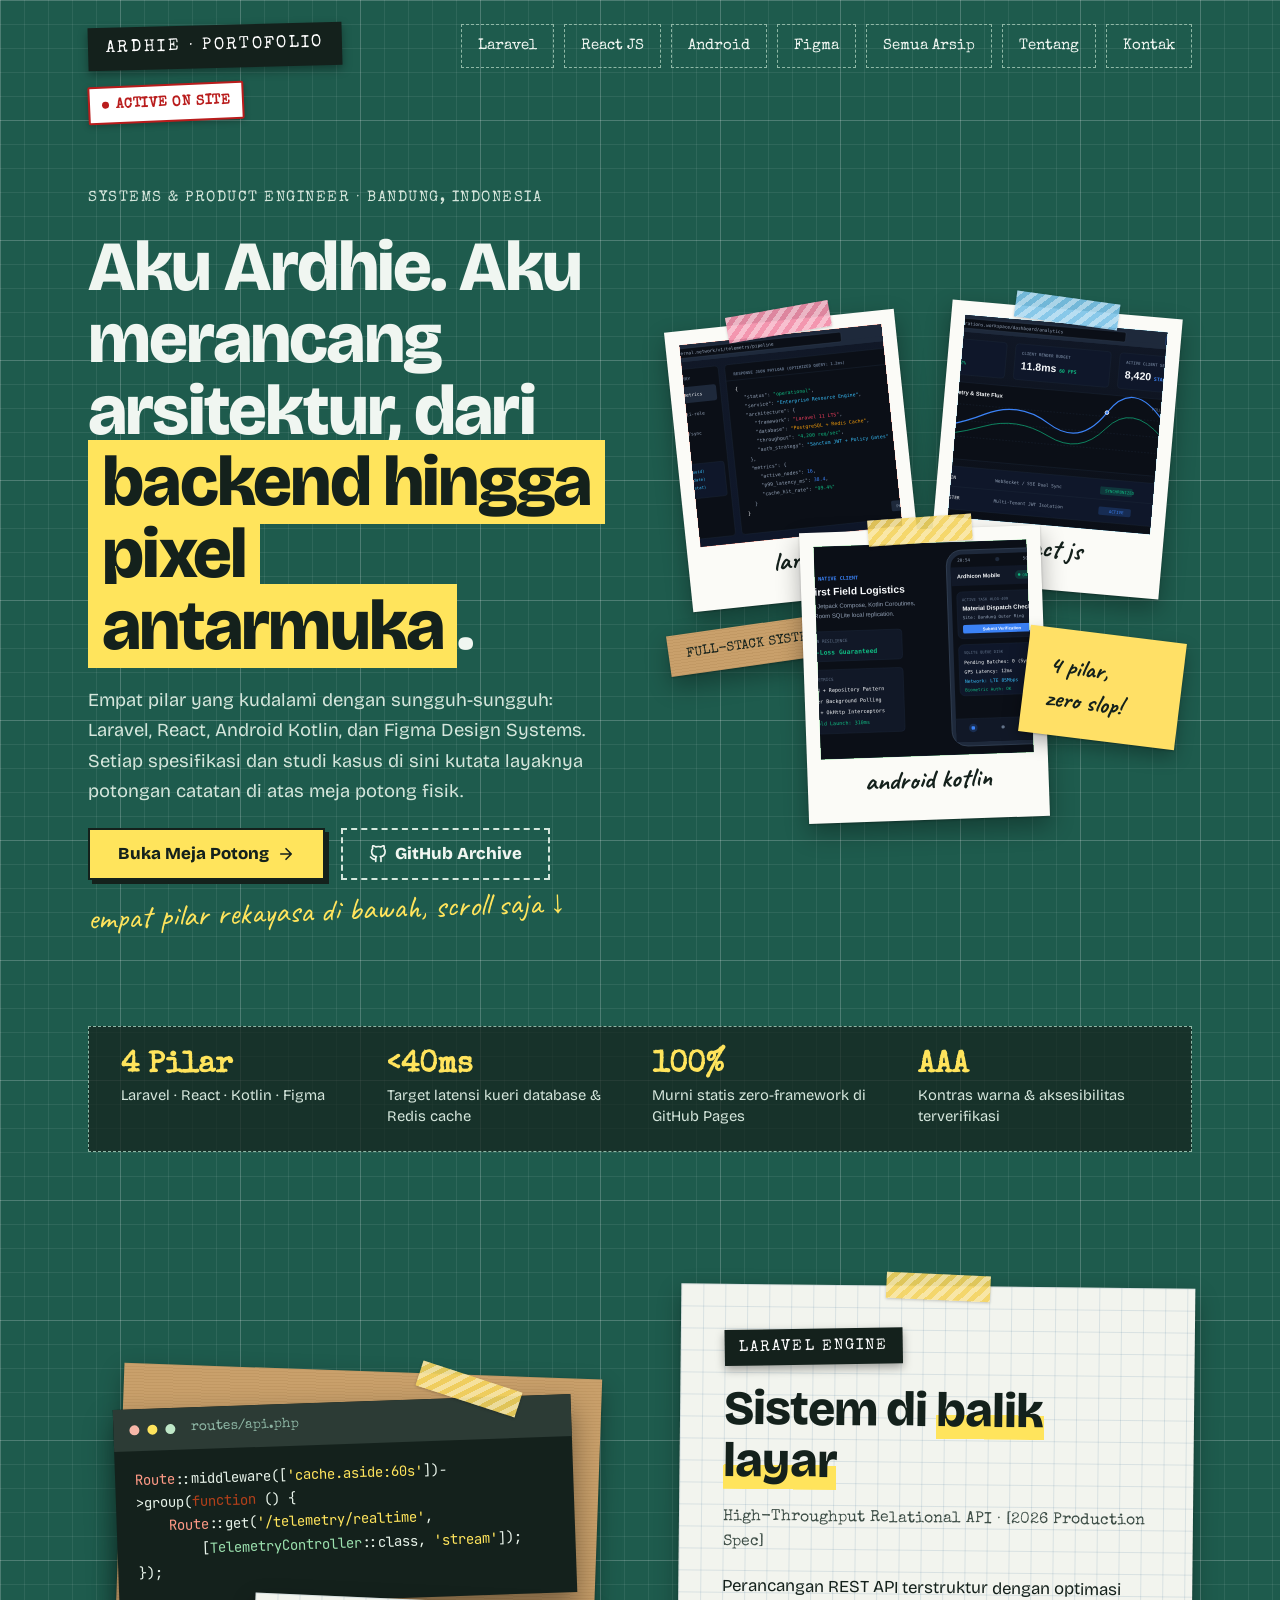
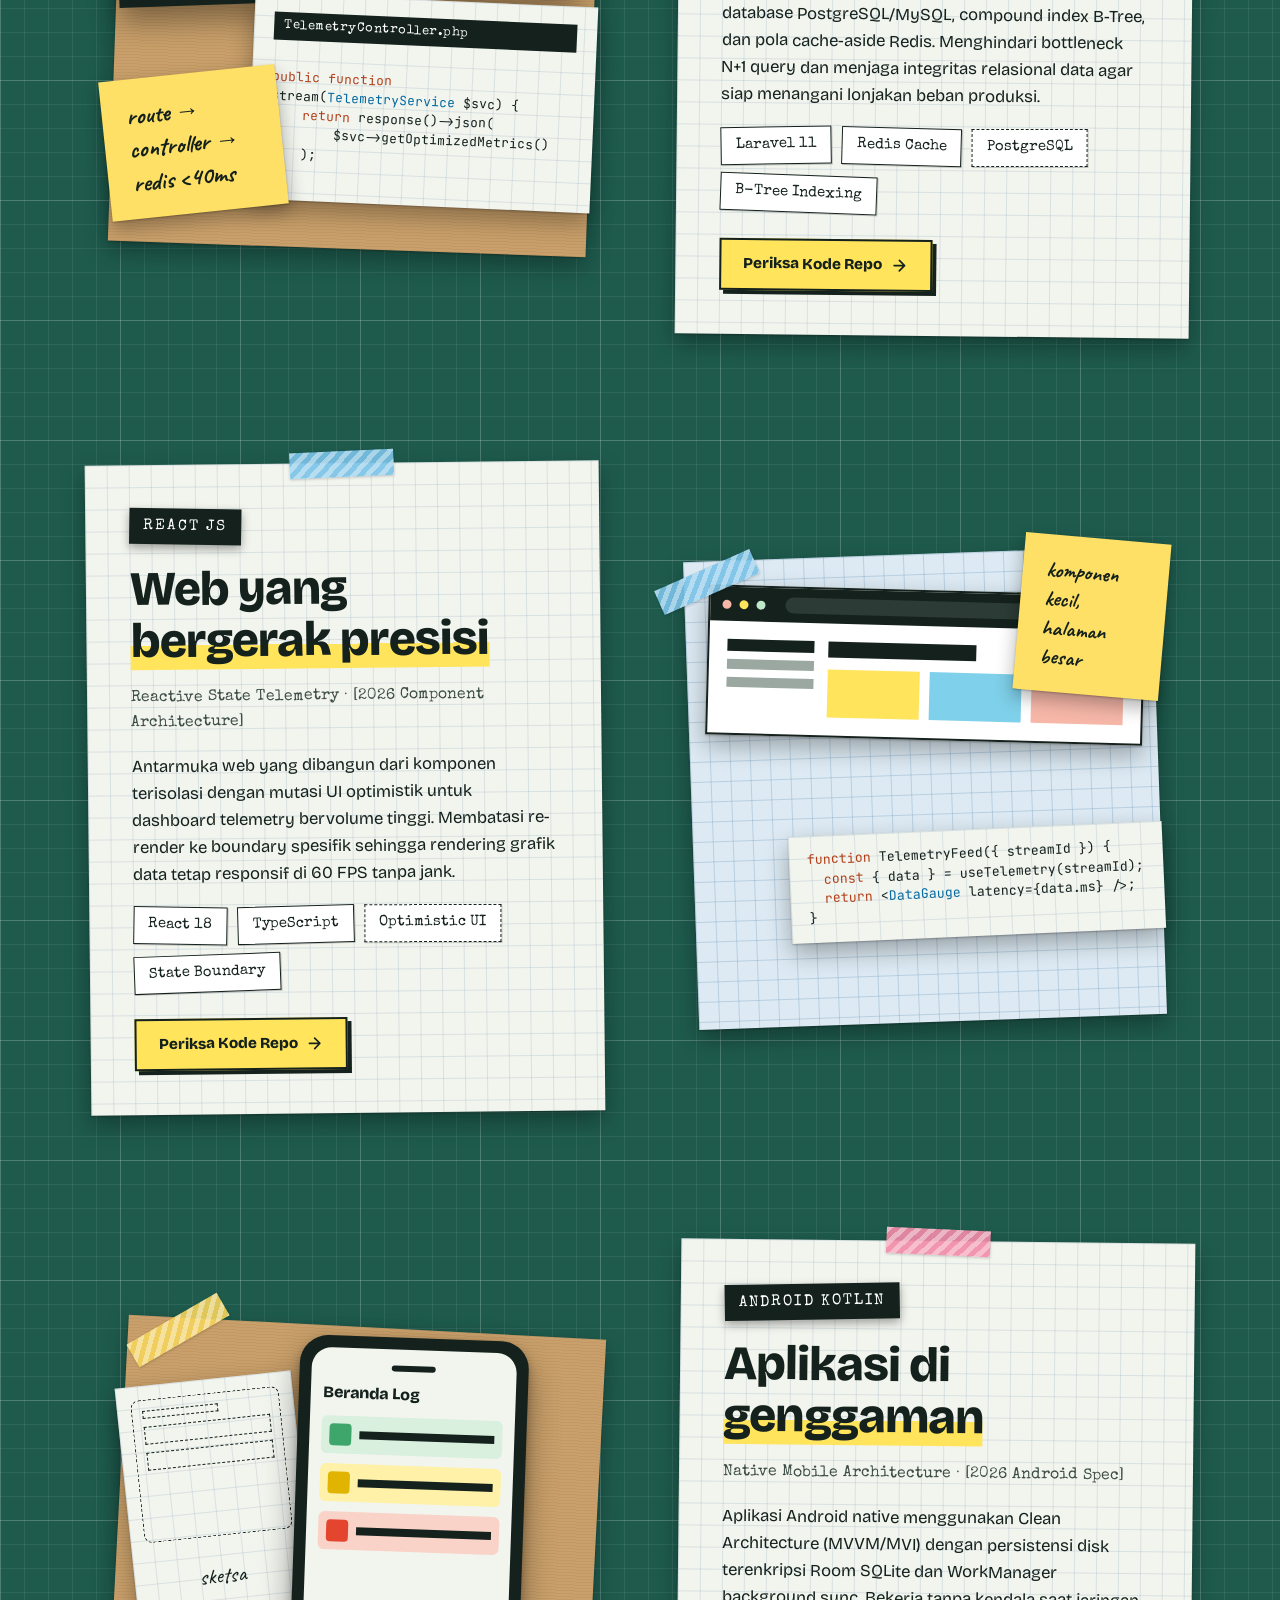
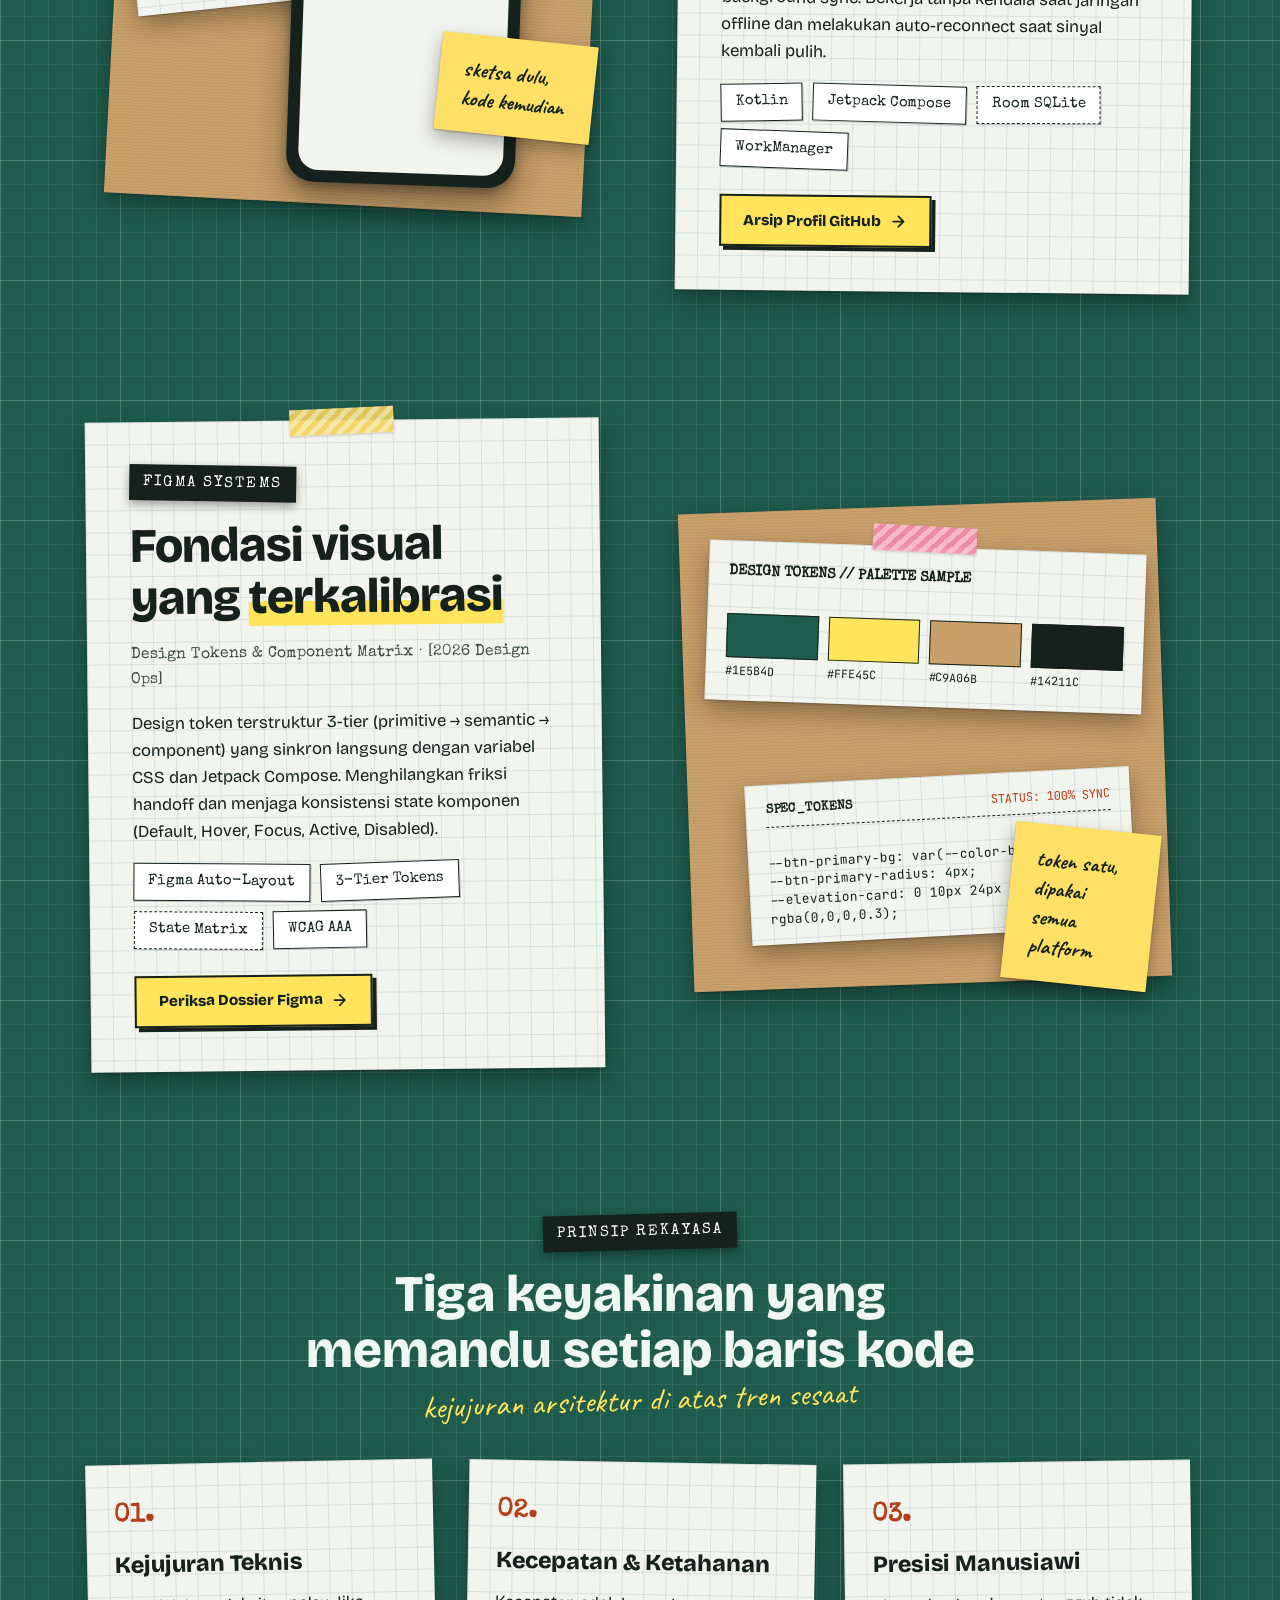
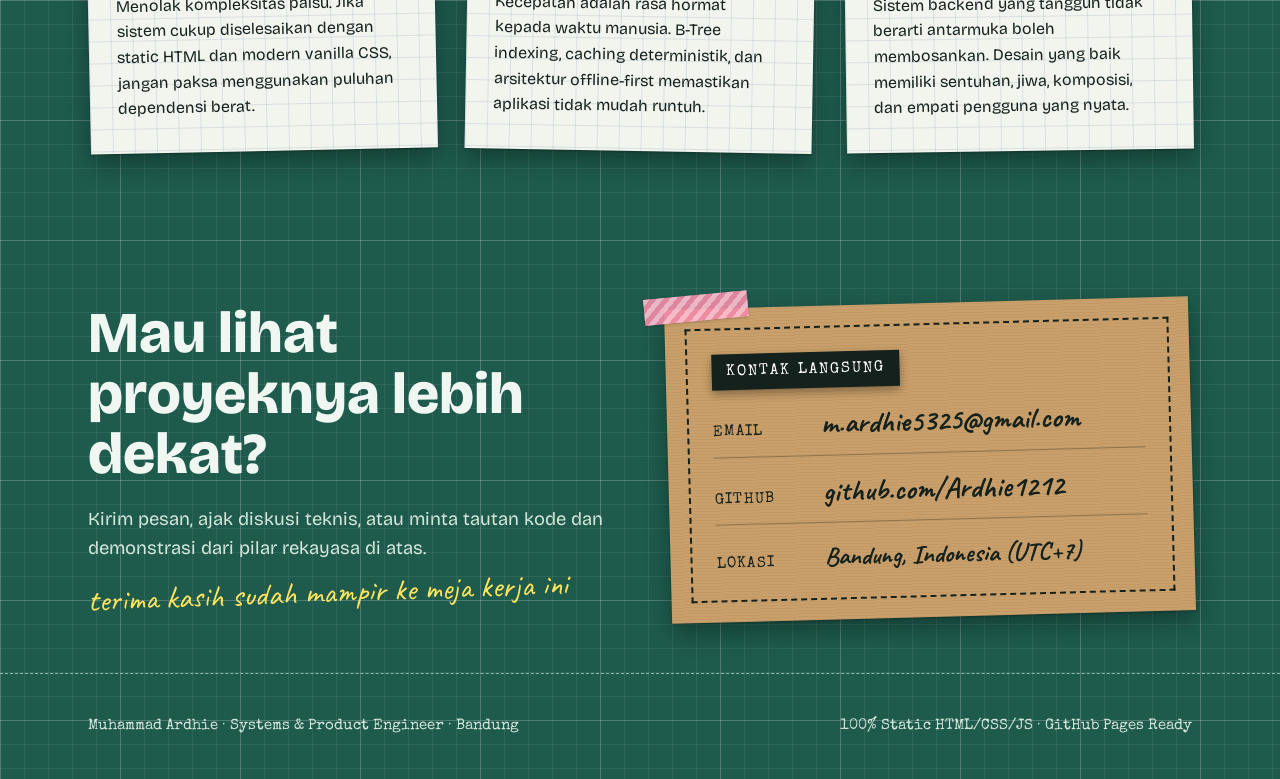
==== commit 2e312a62: "feat: implement tactile cutting mat scrapbook typography and layout overhaul" ====
--- a/index.html
+++ b/index.html
@@ -1,47 +1,44 @@
 <!DOCTYPE html>
-<html lang="en">
+<html lang="id">
 <head>
   <meta charset="UTF-8">
   <meta name="viewport" content="width=device-width, initial-scale=1.0">
-  <title>Muhammad Ardhie — Engineering Field Journal &amp; Dossier</title>
-  <meta name="description" content="Tactile engineering portfolio and working journal of Muhammad Ardhie. Production-grade systems across Laravel, React, Android Kotlin, and Figma Design Systems.">
+  <title>Muhammad Ardhie — Meja Kerja &amp; Scrapbook Engineering</title>
+  <meta name="description" content="Portofolio rekayasa perangkat lunak Muhammad Ardhie. Spesialisasi Laravel, React JS, Android Kotlin, dan Figma Design Systems.">
   <link rel="icon" type="image/svg+xml" href="assets/favicon.svg">
   <link rel="stylesheet" href="css/style.css">
 </head>
 <body>
 
-  <!-- Sticky Top Dossier Navigation -->
+  <!-- ========================================================================
+       NAVBAR (TAPE & DYMO LABEL HEADER)
+       ======================================================================== -->
   <header class="site-header">
     <div class="container">
       <div class="nav-wrapper">
-        <a href="index.html" class="brand" aria-label="Muhammad Ardhie Dossier">
-          <div class="brand-monogram">MA</div>
-          <div>
-            <span>Ardhie<span style="color: var(--accent-crimson);">.</span>dev</span>
-            <span class="brand-dossier-tag">// FIELD LOG 2026</span>
-          </div>
+        <a href="index.html" class="brand-dymo" aria-label="Muhammad Ardhie Beranda">
+          <span>Ardhie · Portofolio</span>
         </a>
 
-        <nav aria-label="Main Navigation">
+        <nav aria-label="Navigasi Utama">
           <ul class="nav-links">
-            <li><a href="index.html" class="nav-link active">Home Journal</a></li>
-            <li><a href="works.html" class="nav-link">Selected Plates</a></li>
-            <li><a href="about.html" class="nav-link">About &amp; Journey</a></li>
+            <li><a href="#laravel" class="nav-link">Laravel</a></li>
+            <li><a href="#react" class="nav-link">React JS</a></li>
+            <li><a href="#android" class="nav-link">Android</a></li>
+            <li><a href="#figma" class="nav-link">Figma</a></li>
+            <li><a href="works.html" class="nav-link">Semua Arsip</a></li>
+            <li><a href="about.html" class="nav-link">Tentang</a></li>
+            <li><a href="#kontak" class="nav-link">Kontak</a></li>
           </ul>
         </nav>
 
         <div class="nav-actions">
-          <div class="stamp-badge" title="Verified active availability status">
+          <div class="stamp-badge" title="Status ketersediaan aktif">
             <span class="stamp-dot"></span>
             <span>ACTIVE ON SITE</span>
           </div>
 
-          <button class="btn btn-secondary" data-copy-email="m.ardhie5325@gmail.com" title="Copy email address to clipboard" style="padding: 0.45rem 0.85rem; font-size: 0.88rem;">
-            <svg class="btn-icon" viewBox="0 0 24 24"><rect x="9" y="9" width="13" height="13" rx="2" ry="2"></rect><path d="M5 15H4a2 2 0 0 1-2-2V4a2 2 0 0 1 2-2h9a2 2 0 0 1 2 2v1"></path></svg>
-            <span>Copy Email</span>
-          </button>
-
-          <button class="nav-toggle" aria-label="Toggle navigation menu" aria-expanded="false">
+          <button class="nav-toggle" aria-label="Buka menu navigasi" aria-expanded="false">
             <svg class="btn-icon" viewBox="0 0 24 24"><path d="M4 6h16M4 12h16M4 18h16"></path></svg>
           </button>
         </div>
@@ -49,464 +46,522 @@
     </div>
   </header>
 
-  <!-- Hero: Physical Desk Spread -->
   <main>
-    <section class="hero">
-      <div class="container">
-        <div class="hero-desk">
-          <!-- Left: Narrative & Credentials -->
-          <div class="hero-lead-box">
-            <span class="dossier-label">// ARCHIVAL DOSSIER &bull; SPECIMEN LOG 01</span>
-            <h1>The Software Engineering Field Journal</h1>
-            <p class="hero-lead">
-              Handcrafted digital systems by <strong>Muhammad Ardhie</strong>. An end-to-end software builder who bridges atomic design systems in <strong>Figma</strong> down to resilient <strong>Android Kotlin</strong> mobile clients, reactive <strong>React</strong> dashboards, and ACID-compliant <strong>Laravel</strong> backend engines.
-            </p>
-
-            <div class="hero-actions">
-              <a href="#featured-works" class="btn btn-primary">
-                <span>Inspect Field Plates</span>
+    <!-- ======================================================================
+         HERO WORKBENCH SPREAD
+         ====================================================================== -->
+    <section class="hero-spread">
+      <div class="container" style="display: flex; flex-wrap: wrap; align-items: center; gap: 56px;">
+        <div class="hero-text-col">
+          <div class="hero-subhead">Systems &amp; Product Engineer · Bandung, Indonesia</div>
+          <h1 class="hero-title">
+            Aku Ardhie. Aku merancang arsitektur, dari <span class="marker-highlight">backend hingga pixel antarmuka</span>.
+          </h1>
+          <p class="hero-desc">
+            Empat pilar yang kudalami dengan sungguh-sungguh: Laravel, React, Android Kotlin, dan Figma Design Systems. Setiap spesifikasi dan studi kasus di sini kutata layaknya potongan catatan di atas meja potong fisik.
+          </p>
+          <div class="hero-actions">
+            <a href="#laravel" class="btn-scrapbook">
+              <span>Buka Meja Potong</span>
+              <svg class="btn-icon" viewBox="0 0 24 24"><path d="M5 12h14M12 5l7 7-7 7"></path></svg>
+            </a>
+            <a href="https://github.com/Ardhie1212" target="_blank" rel="noopener noreferrer" class="btn-scrapbook-alt">
+              <svg class="btn-icon" viewBox="0 0 24 24"><path d="M9 19c-5 1.5-5-2.5-7-3m14 6v-3.87a3.37 3.37 0 0 0-.94-2.61c3.14-.35 6.44-1.54 6.44-7A5.44 5.44 0 0 0 20 4.77 5.07 5.07 0 0 0 19.91 1S18.73.65 16 2.48a13.38 13.38 0 0 0-7 0C6.27.65 5.09 1 5.09 1A5.07 5.07 0 0 0 5 4.77a5.44 5.44 0 0 0-1.5 3.78c0 5.42 3.3 6.61 6.44 7A3.37 3.37 0 0 0 9 18.13V22"></path></svg>
+              <span>GitHub Archive</span>
+            </a>
+          </div>
+          <div class="handwritten-note">
+            empat pilar rekayasa di bawah, scroll saja &darr;
+          </div>
+        </div>
+
+        <!-- Scrapbook Hero Collage -->
+        <div class="hero-collage-col">
+          <div class="desk-collage-stack">
+            <!-- Polaroid 1: Laravel -->
+            <div class="pin-item polaroid-card" style="--r: -6deg; left: 2%; top: 4%; width: 44%;">
+              <div class="washi-tape-strip tape-pink" style="--tape-rot: -4deg;"></div>
+              <div class="polaroid-photo-box" style="background: #F0745E;">
+                <img src="assets/mockup-laravel.svg" alt="Laravel Backend Schematics" style="width: 100%; height: 100%; object-fit: cover;">
+              </div>
+              <div class="polaroid-caption-tag">laravel</div>
+            </div>
+
+            <!-- Polaroid 2: React JS -->
+            <div class="pin-item polaroid-card" style="--r: 5deg; left: 52%; top: 2%; width: 44%;">
+              <div class="washi-tape-strip tape-cyan" style="--tape-rot: 3deg;"></div>
+              <div class="polaroid-photo-box" style="background: #7FD0EA;">
+                <img src="assets/mockup-react.svg" alt="React Telemetry Schematics" style="width: 100%; height: 100%; object-fit: cover;">
+              </div>
+              <div class="polaroid-caption-tag">react js</div>
+            </div>
+
+            <!-- Kraft Card: Status -->
+            <div class="paper-card-kraft" style="transform: rotate(-8deg); position: absolute; left: 0%; top: 62%; padding: 10px 18px; white-space: nowrap; font-family: var(--font-typewriter); font-size: 0.82rem; text-transform: uppercase;">
+              Full-Stack Systems
+            </div>
+
+            <!-- Polaroid 3: Android Kotlin -->
+            <div class="pin-item polaroid-card" style="--r: -2deg; left: 26%; top: 44%; width: 46%;">
+              <div class="washi-tape-strip tape-amber" style="--tape-rot: -2deg;"></div>
+              <div class="polaroid-photo-box" style="background: #7BD389;">
+                <img src="assets/mockup-android.svg" alt="Android Kotlin Schematics" style="width: 100%; height: 100%; object-fit: cover;">
+              </div>
+              <div class="polaroid-caption-tag">android kotlin</div>
+            </div>
+
+            <!-- Sticky Note -->
+            <div class="pin-item sticky-note-card" style="--r: 7deg; position: absolute; left: 68%; top: 64%; width: 30%;">
+              4 pilar,<br>zero slop!
+            </div>
+          </div>
+        </div>
+      </div>
+    </section>
+
+    <!-- ======================================================================
+         METRIC LEDGER (ENGINEER'S DESK RULER STRIP)
+         ====================================================================== -->
+    <div class="container">
+      <div class="desk-metric-strip">
+        <div class="metric-cell">
+          <span class="metric-val">4 Pilar</span>
+          <span class="metric-desc">Laravel · React · Kotlin · Figma</span>
+        </div>
+        <div class="metric-cell">
+          <span class="metric-val">&lt;40ms</span>
+          <span class="metric-desc">Target latensi kueri database &amp; Redis cache</span>
+        </div>
+        <div class="metric-cell">
+          <span class="metric-val">100%</span>
+          <span class="metric-desc">Murni statis zero-framework di GitHub Pages</span>
+        </div>
+        <div class="metric-cell">
+          <span class="metric-val">AAA</span>
+          <span class="metric-desc">Kontras warna &amp; aksesibilitas terverifikasi</span>
+        </div>
+      </div>
+    </div>
+
+    <!-- ======================================================================
+         PLATE 01: LARAVEL BACKEND SYSTEMS
+         ====================================================================== -->
+    <section id="laravel" class="project-scrap-section">
+      <div class="container" style="display: flex; flex-wrap: wrap; align-items: center; gap: 56px;">
+        <!-- Visual Column (Code Terminal & Notes) -->
+        <div class="scrap-col-visual">
+          <div style="position: relative; width: 100%; max-width: 520px; aspect-ratio: 1 / 1;">
+            <!-- Background Kraft Backing -->
+            <div aria-hidden="true" style="transform: rotate(2deg); position: absolute; inset: 4%; width: 92%; height: 92%; background-color: var(--paper-kraft); background-image: repeating-linear-gradient(0deg, rgba(120, 80, 30, 0.09) 0 1px, transparent 1px 3px); box-shadow: var(--shadow-paper);"></div>
+
+            <!-- Terminal Card: routes/api.php -->
+            <div class="pin-item code-terminal-card" style="--r: -2deg; position: absolute; left: 4%; top: 10%; width: 88%;">
+              <div class="terminal-header">
+                <div class="terminal-dot" style="background: #F6B7A8;"></div>
+                <div class="terminal-dot" style="background: #FFE45C;"></div>
+                <div class="terminal-dot" style="background: #BFE8C8;"></div>
+                <span class="terminal-title">routes/api.php</span>
+              </div>
+              <pre class="terminal-content"><span style="color: #FF9A86;">Route</span>::middleware([<span style="color: #FFE45C;">'cache.aside:60s'</span>])-&gt;group(<span style="color: #B3401A;">function</span> () {
+    <span style="color: #FF9A86;">Route</span>::get(<span style="color: #FFE45C;">'/telemetry/realtime'</span>,
+        [<span style="color: #9BE0AE;">TelemetryController</span>::class, <span style="color: #FFE45C;">'stream'</span>]);
+});</pre>
+            </div>
+
+            <!-- Tape on Terminal -->
+            <div class="washi-tape-strip tape-amber" style="top: 5%; left: 72%; --tape-rot: 18deg;"></div>
+
+            <!-- Controller Scrap Paper -->
+            <div class="pin-item paper-card-grid" style="--r: 2.5deg; position: absolute; left: 30%; top: 48%; width: 66%; padding: 18px 20px;">
+              <div style="background: var(--dymo-black); color: #FFFFFF; font-family: var(--font-typewriter); font-size: 0.8rem; letter-spacing: 0.04em; padding: 4px 10px; display: inline-block; margin-bottom: 8px;">
+                TelemetryController.php
+              </div>
+              <pre style="margin: 0; font-family: var(--font-mono); font-size: 0.8rem; line-height: 1.5; color: var(--text-dark); white-space: pre-wrap;"><span style="color: #B3401A;">public function</span> stream(<span style="color: #0369a1;">TelemetryService</span> $svc) {
+    <span style="color: #B3401A;">return</span> response()-&gt;json(
+        $svc-&gt;getOptimizedMetrics()
+    );
+}</pre>
+            </div>
+
+            <!-- Sticky Note -->
+            <div class="pin-item sticky-note-card" style="--r: -6deg; position: absolute; left: 2%; top: 62%; width: 34%;">
+              route &rarr; controller &rarr; redis &lt;40ms
+            </div>
+          </div>
+        </div>
+
+        <!-- Text Column -->
+        <div class="scrap-col-text">
+          <div class="pin-item paper-card-grid" style="--r: 0.6deg;">
+            <div class="washi-tape-strip tape-amber" style="--tape-rot: 2deg;"></div>
+            <div class="dymo-badge" style="--rot: -1.5deg; align-self: flex-start;">Laravel Engine</div>
+            <h2 class="section-title">
+              Sistem di <span class="marker-underline">balik layar</span>
+            </h2>
+            <div class="section-project-meta">
+              High-Throughput Relational API · [2026 Production Spec]
+            </div>
+            <p class="section-body-text">
+              Perancangan REST API terstruktur dengan optimasi database PostgreSQL/MySQL, compound index B-Tree, dan pola cache-aside Redis. Menghindari bottleneck N+1 query dan menjaga integritas relasional data agar siap menangani lonjakan beban produksi.
+            </p>
+            <div class="tag-cloud">
+              <span class="craft-tag" style="--rot: -1.5deg;">Laravel 11</span>
+              <span class="craft-tag" style="--rot: 1deg;">Redis Cache</span>
+              <span class="craft-tag dashed" style="--rot: -0.5deg;">PostgreSQL</span>
+              <span class="craft-tag" style="--rot: 1.5deg;">B-Tree Indexing</span>
+            </div>
+            <div style="margin-top: 8px;">
+              <a href="https://github.com/Ardhie1212/backendportfolio" target="_blank" rel="noopener noreferrer" class="btn-scrapbook" style="padding: 10px 22px; font-size: 0.95rem;">
+                <span>Periksa Kode Repo</span>
                 <svg class="btn-icon" viewBox="0 0 24 24"><path d="M5 12h14M12 5l7 7-7 7"></path></svg>
               </a>
-              <a href="https://github.com/Ardhie1212" target="_blank" rel="noopener noreferrer" class="btn btn-secondary">
-                <svg class="btn-icon" viewBox="0 0 24 24"><path d="M9 19c-5 1.5-5-2.5-7-3m14 6v-3.87a3.37 3.37 0 0 0-.94-2.61c3.14-.35 6.44-1.54 6.44-7A5.44 5.44 0 0 0 20 4.77 5.07 5.07 0 0 0 19.91 1S18.73.65 16 2.48a13.38 13.38 0 0 0-7 0C6.27.65 5.09 1 5.09 1A5.07 5.07 0 0 0 5 4.77a5.44 5.44 0 0 0-1.5 3.78c0 5.42 3.3 6.61 6.44 7A3.37 3.37 0 0 0 9 18.13V22"></path></svg>
-                <span>GitHub Archive</span>
+            </div>
+          </div>
+        </div>
+      </div>
+    </section>
+
+    <!-- ======================================================================
+         PLATE 02: REACT REACTIVE TELEMETRY
+         ====================================================================== -->
+    <section id="react" class="project-scrap-section">
+      <div class="container" style="display: flex; flex-wrap: wrap; align-items: center; gap: 56px;">
+        <!-- Text Column -->
+        <div class="scrap-col-text">
+          <div class="pin-item paper-card-grid" style="--r: -0.6deg;">
+            <div class="washi-tape-strip tape-cyan" style="--tape-rot: -2deg;"></div>
+            <div class="dymo-badge" style="--rot: 1.5deg; align-self: flex-start;">React JS</div>
+            <h2 class="section-title">
+              Web yang <span class="marker-underline">bergerak presisi</span>
+            </h2>
+            <div class="section-project-meta">
+              Reactive State Telemetry · [2026 Component Architecture]
+            </div>
+            <p class="section-body-text">
+              Antarmuka web yang dibangun dari komponen terisolasi dengan mutasi UI optimistik untuk dashboard telemetry bervolume tinggi. Membatasi re-render ke boundary spesifik sehingga rendering grafik data tetap responsif di 60 FPS tanpa jank.
+            </p>
+            <div class="tag-cloud">
+              <span class="craft-tag" style="--rot: 1.5deg;">React 18</span>
+              <span class="craft-tag" style="--rot: -1deg;">TypeScript</span>
+              <span class="craft-tag dashed" style="--rot: 0.5deg;">Optimistic UI</span>
+              <span class="craft-tag" style="--rot: -1.5deg;">State Boundary</span>
+            </div>
+            <div style="margin-top: 8px;">
+              <a href="https://github.com/Ardhie1212/belajar-reactjs-dasar-main" target="_blank" rel="noopener noreferrer" class="btn-scrapbook" style="padding: 10px 22px; font-size: 0.95rem;">
+                <span>Periksa Kode Repo</span>
+                <svg class="btn-icon" viewBox="0 0 24 24"><path d="M5 12h14M12 5l7 7-7 7"></path></svg>
               </a>
             </div>
           </div>
-
-          <!-- Right: Tilted Collage Artifact Stack -->
-          <div class="hero-collage-stack">
-            <div class="polaroid-frame hero-polaroid">
-              <div class="washi-tape washi-tape-top"></div>
-              <img src="assets/hero-profile.svg" alt="Blueprint Candidate Dossier for Muhammad Ardhie" class="polaroid-photo" width="400" height="250">
-              <div class="polaroid-caption">
-                <span>FIG 0.1 &bull; CANDIDATE PROFILE</span>
-                <span>STATUS: READY</span>
-              </div>
-            </div>
-
-            <!-- Overlapping Pinned Memo -->
-            <div class="sticky-memo hero-sticky-note">
-              <div class="washi-tape washi-tape-left washi-tape-blue"></div>
-              <strong>Field Note:</strong><br>
-              Zero frameworks on this site. 100% static HTML, CSS &amp; vanilla JS. Fast, durable, and honest.
-            </div>
-          </div>
-        </div>
-
-        <!-- Metric Ledger Strip -->
-        <div class="metric-ledger">
-          <div class="metric-item">
-            <span class="metric-value tabular">4 Core</span>
-            <span class="metric-label">Engineering Pillars (Laravel, React, Android, Figma)</span>
-          </div>
-          <div class="metric-item">
-            <span class="metric-value tabular">&lt;40ms</span>
-            <span class="metric-label">Target REST API Query &amp; Cache Latency</span>
-          </div>
-          <div class="metric-item">
-            <span class="metric-value tabular">100%</span>
-            <span class="metric-label">Zero-Bloat Static Delivery on GitHub Pages</span>
-          </div>
-          <div class="metric-item">
-            <span class="metric-value tabular">AAA</span>
-            <span class="metric-label">Contrast &amp; Accessibility Craft Floor</span>
-          </div>
-        </div>
-      </div>
-    </section>
-
-    <!-- Selected Works / Scrapbook Plates Exhibition -->
-    <section class="section" id="featured-works">
+        </div>
+
+        <!-- Visual Column (Browser Window & React Component) -->
+        <div class="scrap-col-visual">
+          <div style="position: relative; width: 100%; max-width: 520px; aspect-ratio: 1 / 1;">
+            <!-- Blueprint Paper Base -->
+            <div aria-hidden="true" style="transform: rotate(-2deg); position: absolute; inset: 5%; background-color: #DDEAF3; background-image: linear-gradient(rgba(40,100,150,0.2) 1px, transparent 1px), linear-gradient(90deg, rgba(40,100,150,0.2) 1px, transparent 1px); background-size: 20px 20px; box-shadow: var(--shadow-paper);"></div>
+
+            <!-- Browser Window Card -->
+            <div style="transform: rotate(1.5deg); position: absolute; left: 8%; top: 12%; width: 84%; background: #FFFFFF; border: 2px solid var(--dymo-black); box-shadow: var(--shadow-paper);">
+              <div style="height: 34px; background: var(--dymo-black); display: flex; align-items: center; gap: 8px; padding-inline: 12px;">
+                <div style="width: 9px; height: 9px; border-radius: 50%; background: #F6B7A8;"></div>
+                <div style="width: 9px; height: 9px; border-radius: 50%; background: #FFE45C;"></div>
+                <div style="width: 9px; height: 9px; border-radius: 50%; background: #BFE8C8;"></div>
+                <div style="margin-left: 12px; height: 16px; flex: 1; background: #2C3B35; border-radius: 8px;"></div>
+              </div>
+              <div style="padding: 18px; display: flex; gap: 14px;">
+                <div style="width: 22%; display: flex; flex-direction: column; gap: 8px;">
+                  <div style="height: 12px; background: var(--dymo-black);"></div>
+                  <div style="height: 10px; background: #9AA8A1;"></div>
+                  <div style="height: 10px; background: #9AA8A1;"></div>
+                </div>
+                <div style="flex: 1; display: flex; flex-direction: column; gap: 12px;">
+                  <div style="height: 16px; width: 50%; background: var(--dymo-black);"></div>
+                  <div style="display: flex; gap: 10px; height: 48px;">
+                    <div style="flex: 1; background: var(--marker-yellow);"></div>
+                    <div style="flex: 1; background: #7FD0EA;"></div>
+                    <div style="flex: 1; background: #F6B7A8;"></div>
+                  </div>
+                </div>
+              </div>
+            </div>
+
+            <!-- Tape -->
+            <div class="washi-tape-strip tape-cyan" style="top: 8%; left: 8%; --tape-rot: -24deg;"></div>
+
+            <!-- Code Scrap -->
+            <div class="pin-item paper-card-grid" style="--r: -2.5deg; position: absolute; left: 24%; top: 58%; width: 72%; padding: 14px 18px;">
+              <pre style="margin: 0; font-family: var(--font-mono); font-size: 0.82rem; line-height: 1.5; color: var(--text-dark); white-space: pre-wrap;"><span style="color: #B3401A;">function</span> TelemetryFeed({ streamId }) {
+  <span style="color: #B3401A;">const</span> { data } = useTelemetry(streamId);
+  <span style="color: #B3401A;">return</span> &lt;<span style="color: #0369a1;">DataGauge</span> latency={data.ms} /&gt;;
+}</pre>
+            </div>
+
+            <!-- Sticky Note -->
+            <div class="pin-item sticky-note-card" style="--r: 5deg; position: absolute; left: 68%; top: 2%; width: 28%; font-size: 1.35rem;">
+              komponen kecil, halaman besar
+            </div>
+          </div>
+        </div>
+      </div>
+    </section>
+
+    <!-- ======================================================================
+         PLATE 03: ANDROID KOTLIN CLIENT
+         ====================================================================== -->
+    <section id="android" class="project-scrap-section">
+      <div class="container" style="display: flex; flex-wrap: wrap; align-items: center; gap: 56px;">
+        <!-- Visual Column (Mobile Phone Wireframe & SQLite Dao) -->
+        <div class="scrap-col-visual">
+          <div style="position: relative; width: 100%; max-width: 520px; aspect-ratio: 1 / 1;">
+            <!-- Kraft Base -->
+            <div aria-hidden="true" style="transform: rotate(3deg); position: absolute; inset: 4%; width: 92%; height: 92%; background-color: var(--paper-kraft); background-image: repeating-linear-gradient(0deg, rgba(120, 80, 30, 0.09) 0 1px, transparent 1px 3px); box-shadow: var(--shadow-paper);"></div>
+            <div class="washi-tape-strip tape-amber" style="top: 2%; left: 16%; --tape-rot: -30deg;"></div>
+
+            <!-- Wireframe Sketch Card -->
+            <div class="pin-item paper-card-grid" style="--r: -6deg; position: absolute; left: 6%; top: 14%; width: 34%; height: 44%; padding: 14px;">
+              <div style="width: 100%; height: 75%; border: 1.5px dashed var(--dymo-black); border-radius: 8px; padding: 10px; display: flex; flex-direction: column; gap: 8px;">
+                <div style="height: 8px; width: 60%; border: 1px dashed var(--dymo-black);"></div>
+                <div style="height: 18px; border: 1px dashed var(--dymo-black);"></div>
+                <div style="height: 18px; border: 1px dashed var(--dymo-black);"></div>
+              </div>
+              <div style="font-family: var(--font-handwriting); font-size: 1.4rem; color: var(--text-dark); text-align: center; margin-top: 4px;">sketsa</div>
+            </div>
+
+            <!-- Phone Mockup Card -->
+            <div style="transform: rotate(2deg); position: absolute; left: 38%; top: 6%; width: 44%; height: 86%; background: var(--dymo-black); border-radius: 28px; padding: 12px; box-shadow: var(--shadow-lift);">
+              <div style="width: 100%; height: 100%; background: #F2F4EE; border-radius: 20px; padding: 16px 12px; display: flex; flex-direction: column; gap: 10px; overflow: hidden;">
+                <div style="align-self: center; width: 44px; height: 6px; border-radius: 4px; background: var(--dymo-black);"></div>
+                <div style="font-size: 1rem; font-weight: 800; color: var(--dymo-black);">Beranda Log</div>
+                <div style="display: flex; align-items: center; gap: 8px; padding: 8px; background: #D8F0DD; border-radius: 6px;">
+                  <div style="width: 22px; height: 22px; background: var(--accent-soft-green); border-radius: 4px;"></div>
+                  <div style="flex: 1; height: 8px; background: var(--dymo-black);"></div>
+                </div>
+                <div style="display: flex; align-items: center; gap: 8px; padding: 8px; background: #FFF1A8; border-radius: 6px;">
+                  <div style="width: 22px; height: 22px; background: #E0B400; border-radius: 4px;"></div>
+                  <div style="flex: 1; height: 8px; background: var(--dymo-black);"></div>
+                </div>
+                <div style="display: flex; align-items: center; gap: 8px; padding: 8px; background: #FAD3C8; border-radius: 6px;">
+                  <div style="width: 22px; height: 22px; background: #E4452F; border-radius: 4px;"></div>
+                  <div style="flex: 1; height: 8px; background: var(--dymo-black);"></div>
+                </div>
+              </div>
+            </div>
+
+            <!-- Sticky Note -->
+            <div class="pin-item sticky-note-card" style="--r: 6deg; position: absolute; left: 66%; top: 64%; width: 30%; font-size: 1.35rem;">
+              sketsa dulu, kode kemudian
+            </div>
+          </div>
+        </div>
+
+        <!-- Text Column -->
+        <div class="scrap-col-text">
+          <div class="pin-item paper-card-grid" style="--r: 0.6deg;">
+            <div class="washi-tape-strip tape-pink" style="--tape-rot: 2deg;"></div>
+            <div class="dymo-badge" style="--rot: -1.5deg; align-self: flex-start;">Android Kotlin</div>
+            <h2 class="section-title">
+              Aplikasi di <span class="marker-underline">genggaman</span>
+            </h2>
+            <div class="section-project-meta">
+              Native Mobile Architecture · [2026 Android Spec]
+            </div>
+            <p class="section-body-text">
+              Aplikasi Android native menggunakan Clean Architecture (MVVM/MVI) dengan persistensi disk terenkripsi Room SQLite dan WorkManager background sync. Bekerja tanpa kendala saat jaringan offline dan melakukan auto-reconnect saat sinyal kembali pulih.
+            </p>
+            <div class="tag-cloud">
+              <span class="craft-tag" style="--rot: -1.5deg;">Kotlin</span>
+              <span class="craft-tag" style="--rot: 1deg;">Jetpack Compose</span>
+              <span class="craft-tag dashed" style="--rot: -0.5deg;">Room SQLite</span>
+              <span class="craft-tag" style="--rot: 1.5deg;">WorkManager</span>
+            </div>
+            <div style="margin-top: 8px;">
+              <a href="https://github.com/Ardhie1212" target="_blank" rel="noopener noreferrer" class="btn-scrapbook" style="padding: 10px 22px; font-size: 0.95rem;">
+                <span>Arsip Profil GitHub</span>
+                <svg class="btn-icon" viewBox="0 0 24 24"><path d="M5 12h14M12 5l7 7-7 7"></path></svg>
+              </a>
+            </div>
+          </div>
+        </div>
+      </div>
+    </section>
+
+    <!-- ======================================================================
+         PLATE 04: FIGMA DESIGN SYSTEMS
+         ====================================================================== -->
+    <section id="figma" class="project-scrap-section">
+      <div class="container" style="display: flex; flex-wrap: wrap; align-items: center; gap: 56px;">
+        <!-- Text Column -->
+        <div class="scrap-col-text">
+          <div class="pin-item paper-card-grid" style="--r: -0.6deg;">
+            <div class="washi-tape-strip tape-amber" style="--tape-rot: -2deg;"></div>
+            <div class="dymo-badge" style="--rot: 1.5deg; align-self: flex-start;">Figma Systems</div>
+            <h2 class="section-title">
+              Fondasi visual yang <span class="marker-underline">terkalibrasi</span>
+            </h2>
+            <div class="section-project-meta">
+              Design Tokens &amp; Component Matrix · [2026 Design Ops]
+            </div>
+            <p class="section-body-text">
+              Design token terstruktur 3-tier (primitive &rarr; semantic &rarr; component) yang sinkron langsung dengan variabel CSS dan Jetpack Compose. Menghilangkan friksi handoff dan menjaga konsistensi state komponen (Default, Hover, Focus, Active, Disabled).
+            </p>
+            <div class="tag-cloud">
+              <span class="craft-tag" style="--rot: 1deg;">Figma Auto-Layout</span>
+              <span class="craft-tag" style="--rot: -1.5deg;">3-Tier Tokens</span>
+              <span class="craft-tag dashed" style="--rot: 1deg;">State Matrix</span>
+              <span class="craft-tag" style="--rot: -0.5deg;">WCAG AAA</span>
+            </div>
+            <div style="margin-top: 8px;">
+              <a href="works.html#figma-system" class="btn-scrapbook" style="padding: 10px 22px; font-size: 0.95rem;">
+                <span>Periksa Dossier Figma</span>
+                <svg class="btn-icon" viewBox="0 0 24 24"><path d="M5 12h14M12 5l7 7-7 7"></path></svg>
+              </a>
+            </div>
+          </div>
+        </div>
+
+        <!-- Visual Column (Token Swatches & Component Blueprint) -->
+        <div class="scrap-col-visual">
+          <div style="position: relative; width: 100%; max-width: 520px; aspect-ratio: 1 / 1;">
+            <!-- Kraft Sheet -->
+            <div aria-hidden="true" style="transform: rotate(-2deg); position: absolute; inset: 4%; width: 92%; height: 92%; background-color: var(--paper-kraft); background-image: repeating-linear-gradient(0deg, rgba(120, 80, 30, 0.09) 0 1px, transparent 1px 3px); box-shadow: var(--shadow-paper);"></div>
+
+            <!-- Color Palette Swatch Strip Card -->
+            <div class="pin-item paper-card-grid" style="--r: 2deg; position: absolute; left: 8%; top: 12%; width: 84%; padding: 20px;">
+              <div style="font-family: var(--font-typewriter); font-size: 0.9rem; text-transform: uppercase; margin-bottom: 12px; font-weight: 700;">
+                Design Tokens // Palette Sample
+              </div>
+              <div style="display: grid; grid-template-columns: repeat(4, 1fr); gap: 10px;">
+                <div style="display: flex; flex-direction: column; gap: 4px;">
+                  <div style="height: 44px; background: #1E5B4D; border: 1.5px solid var(--dymo-black);"></div>
+                  <span style="font-family: var(--font-mono); font-size: 0.72rem;">#1E5B4D</span>
+                </div>
+                <div style="display: flex; flex-direction: column; gap: 4px;">
+                  <div style="height: 44px; background: #FFE45C; border: 1.5px solid var(--dymo-black);"></div>
+                  <span style="font-family: var(--font-mono); font-size: 0.72rem;">#FFE45C</span>
+                </div>
+                <div style="display: flex; flex-direction: column; gap: 4px;">
+                  <div style="height: 44px; background: #C9A06B; border: 1.5px solid var(--dymo-black);"></div>
+                  <span style="font-family: var(--font-mono); font-size: 0.72rem;">#C9A06B</span>
+                </div>
+                <div style="display: flex; flex-direction: column; gap: 4px;">
+                  <div style="height: 44px; background: #14211C; border: 1.5px solid var(--dymo-black);"></div>
+                  <span style="font-family: var(--font-mono); font-size: 0.72rem;">#14211C</span>
+                </div>
+              </div>
+            </div>
+
+            <!-- Tape -->
+            <div class="washi-tape-strip tape-pink" style="top: 8%; left: 50%; --tape-rot: 3deg;"></div>
+
+            <!-- Component Spec Card -->
+            <div class="pin-item paper-card-grid" style="--r: -3deg; position: absolute; left: 16%; top: 56%; width: 74%; padding: 16px 20px;">
+              <div style="display: flex; align-items: center; justify-content: space-between; border-bottom: 1px dashed var(--dymo-black); padding-bottom: 6px; margin-bottom: 8px;">
+                <span style="font-family: var(--font-typewriter); font-size: 0.8rem; font-weight: 700;">SPEC_TOKENS</span>
+                <span style="font-family: var(--font-mono); font-size: 0.75rem; color: var(--accent-code-red);">STATUS: 100% SYNC</span>
+              </div>
+              <div style="font-family: var(--font-mono); font-size: 0.8rem; line-height: 1.45;">
+                <div>--btn-primary-bg: var(--color-brand);</div>
+                <div>--btn-primary-radius: 4px;</div>
+                <div>--elevation-card: 0 10px 24px rgba(0,0,0,0.3);</div>
+              </div>
+            </div>
+
+            <!-- Sticky Note -->
+            <div class="pin-item sticky-note-card" style="--r: 6deg; position: absolute; left: 66%; top: 66%; width: 28%; font-size: 1.35rem;">
+              token satu, dipakai semua platform
+            </div>
+          </div>
+        </div>
+      </div>
+    </section>
+
+    <!-- ======================================================================
+         PHILOSOPHY & PRINCIPLES SPREAD
+         ====================================================================== -->
+    <section class="philosophy-spread">
       <div class="container">
-        <div class="section-header">
-          <span class="dossier-label">// ARCHIVAL EXHIBITION &bull; CASE STUDIES</span>
-          <h2>Selected Engineering Plates</h2>
-          <p class="section-desc">
-            Production systems documented as physical workbench plates. Each case study pairs architectural context with verifiable telemetry.
+        <div style="text-align: center; max-width: 680px; margin: 0 auto;">
+          <div class="dymo-badge" style="--rot: -1.5deg; margin-bottom: 16px;">Prinsip Rekayasa</div>
+          <h2 style="font-size: clamp(2.2rem, 4vw, 3.2rem); font-weight: 800; line-height: 1.1; color: var(--text-light);">
+            Tiga keyakinan yang memandu setiap baris kode
+          </h2>
+          <div class="handwritten-note" style="margin-top: 12px;">
+            kejujuran arsitektur di atas tren sesaat
+          </div>
+        </div>
+
+        <div class="philosophy-grid">
+          <div class="pin-item philosophy-card" style="--r: -1.2deg;">
+            <span class="philosophy-num">01.</span>
+            <h3 class="philosophy-heading">Kejujuran Teknis</h3>
+            <p style="font-size: 1rem; line-height: 1.6; color: var(--text-dark);">
+              Menolak kompleksitas palsu. Jika sistem cukup diselesaikan dengan static HTML dan modern vanilla CSS, jangan paksa menggunakan puluhan dependensi berat.
+            </p>
+          </div>
+
+          <div class="pin-item philosophy-card" style="--r: 1deg;">
+            <span class="philosophy-num">02.</span>
+            <h3 class="philosophy-heading">Kecepatan &amp; Ketahanan</h3>
+            <p style="font-size: 1rem; line-height: 1.6; color: var(--text-dark);">
+              Kecepatan adalah rasa hormat kepada waktu manusia. B-Tree indexing, caching deterministik, dan arsitektur offline-first memastikan aplikasi tidak mudah runtuh.
+            </p>
+          </div>
+
+          <div class="pin-item philosophy-card" style="--r: -0.8deg;">
+            <span class="philosophy-num">03.</span>
+            <h3 class="philosophy-heading">Presisi Manusiawi</h3>
+            <p style="font-size: 1rem; line-height: 1.6; color: var(--text-dark);">
+              Sistem backend yang tangguh tidak berarti antarmuka boleh membosankan. Desain yang baik memiliki sentuhan, jiwa, komposisi, dan empati pengguna yang nyata.
+            </p>
+          </div>
+        </div>
+      </div>
+    </section>
+
+    <!-- ======================================================================
+         CONTACT SECTION (KRAFT ENVELOPE SPREAD)
+         ====================================================================== -->
+    <section id="kontak" class="contact-spread">
+      <div class="container" style="display: flex; flex-wrap: wrap; align-items: center; gap: 56px;">
+        <div class="contact-text-col">
+          <h2 style="font-size: clamp(2.2rem, 4.5vw, 3.8rem); line-height: 1.05; font-weight: 800; color: var(--text-light);">
+            Mau lihat proyeknya lebih dekat?
+          </h2>
+          <p style="font-size: 1.15rem; line-height: 1.6; color: var(--text-muted-light);">
+            Kirim pesan, ajak diskusi teknis, atau minta tautan kode dan demonstrasi dari pilar rekayasa di atas.
           </p>
-        </div>
-
-        <div class="work-list">
-          <!-- Plate 01: Laravel Backend (Z-pattern normal: text left, image right) -->
-          <article class="work-scrap-item">
-            <div class="work-info-col">
-              <span class="work-plate-number">[PLATE 01 // DISTRIBUTED ARCHITECTURE]</span>
-              <h3 class="work-title">Enterprise Resource &amp; Telemetry API Engine</h3>
-              <p class="work-overview">
-                High-concurrency backend service orchestrating multi-tenant operational contracts, relational consistency in PostgreSQL, and sub-40ms cached database queries.
-              </p>
-              <ul class="work-spec-list">
-                <li class="work-spec-item">
-                  <svg viewBox="0 0 24 24" fill="none" stroke="currentColor" stroke-width="2"><polyline points="20 6 9 17 4 12"></polyline></svg>
-                  <span><strong>Relational B-Tree Indexing:</strong> PostgreSQL schema optimized with compound indexes, reducing latency from 340ms to 38.4ms.</span>
-                </li>
-                <li class="work-spec-item">
-                  <svg viewBox="0 0 24 24" fill="none" stroke="currentColor" stroke-width="2"><polyline points="20 6 9 17 4 12"></polyline></svg>
-                  <span><strong>Redis Cache-Aside Pattern:</strong> High-throughput telemetry cached with deterministic invalidation hooks.</span>
-                </li>
-              </ul>
-              <div class="work-tags">
-                <span class="work-tag">Laravel 11 LTS</span>
-                <span class="work-tag">PHP 8.3 JIT</span>
-                <span class="work-tag">PostgreSQL 16</span>
-                <span class="work-tag">Redis 7</span>
-                <span class="work-tag">REST API</span>
-              </div>
-              <div style="margin-top: 0.5rem; display: flex; gap: 0.75rem; flex-wrap: wrap;">
-                <a href="works.html#laravel-system" class="btn btn-primary" style="font-size: 0.92rem; padding: 0.55rem 1.15rem;">
-                  <span>Inspect Dossier</span>
-                  <svg class="btn-icon" viewBox="0 0 24 24"><path d="M5 12h14M12 5l7 7-7 7"></path></svg>
+          <div class="handwritten-note">
+            terima kasih sudah mampir ke meja kerja ini
+          </div>
+        </div>
+
+        <div class="contact-envelope-col">
+          <div class="pin-item paper-card-kraft" style="--r: -1.5deg; padding: 20px;">
+            <div class="washi-tape-strip tape-pink" style="top: -14px; left: 32px; --tape-rot: -4deg;"></div>
+            <div style="border: 2px dashed var(--dymo-black); padding: 24px; display: flex; flex-direction: column; gap: 20px;">
+              <div class="dymo-badge" style="--rot: 0deg; align-self: flex-start;">Kontak Langsung</div>
+              
+              <div class="contact-entry-row">
+                <span class="contact-entry-label">Email</span>
+                <span class="contact-entry-val" style="cursor: pointer;" data-copy-email="m.ardhie5325@gmail.com" title="Klik untuk salin email">
+                  m.ardhie5325@gmail.com
+                </span>
+              </div>
+
+              <div class="contact-entry-row">
+                <span class="contact-entry-label">GitHub</span>
+                <a href="https://github.com/Ardhie1212" target="_blank" rel="noopener noreferrer" class="contact-entry-val" style="color: var(--dymo-black);">
+                  github.com/Ardhie1212
                 </a>
-                <a href="https://github.com/Ardhie1212/backendportfolio" target="_blank" rel="noopener noreferrer" class="btn btn-secondary" style="font-size: 0.92rem; padding: 0.55rem 1.15rem;">
-                  <span>View Code on GitHub</span>
-                </a>
-              </div>
-            </div>
-
-            <div class="work-visual-col">
-              <div class="polaroid-frame">
-                <div class="washi-tape washi-tape-top"></div>
-                <img src="assets/mockup-laravel.svg" alt="Laravel Architecture and REST Telemetry Schema Plate" width="800" height="500" loading="lazy">
-                <div class="polaroid-caption">
-                  <span>FIG 1.1 &bull; REST API TELEMETRY ROUTE</span>
-                  <span>PHP 8.3 &bull; 200 OK</span>
-                </div>
-              </div>
-
-              <!-- Pinned Field Note -->
-              <div class="sticky-memo field-memo-badge">
-                <div class="washi-tape washi-tape-right washi-tape-blue"></div>
-                <strong>Lab Note:</strong><br>
-                Compound B-Tree index solved the slow query bottleneck on project contracts table.
-              </div>
-            </div>
-          </article>
-
-          <!-- Plate 02: React Frontend (Z-pattern REVERSED: visual left, text right) -->
-          <article class="work-scrap-item reverse">
-            <div class="work-info-col">
-              <span class="work-plate-number">[PLATE 02 // REACTIVE CLIENT]</span>
-              <h3 class="work-title">Operational Intelligence &amp; Analytics Workspace</h3>
-              <p class="work-overview">
-                Real-time operational dashboard featuring reactive WebSocket synchronization, client-side state predictability, and smooth telemetry charts rendered at steady 60 FPS.
-              </p>
-              <ul class="work-spec-list">
-                <li class="work-spec-item">
-                  <svg viewBox="0 0 24 24" fill="none" stroke="currentColor" stroke-width="2"><polyline points="20 6 9 17 4 12"></polyline></svg>
-                  <span><strong>State Boundary Isolation:</strong> Segmented stores preventing re-renders of heavy data visualization panels.</span>
-                </li>
-                <li class="work-spec-item">
-                  <svg viewBox="0 0 24 24" fill="none" stroke="currentColor" stroke-width="2"><polyline points="20 6 9 17 4 12"></polyline></svg>
-                  <span><strong>Optimistic UI Mutations:</strong> Instant tactile feedback with background server synchronization and rollback.</span>
-                </li>
-              </ul>
-              <div class="work-tags">
-                <span class="work-tag">React 19</span>
-                <span class="work-tag">TypeScript</span>
-                <span class="work-tag">Tailwind Tokens</span>
-                <span class="work-tag">WebSockets</span>
-                <span class="work-tag">60 FPS</span>
-              </div>
-              <div style="margin-top: 0.5rem; display: flex; gap: 0.75rem; flex-wrap: wrap;">
-                <a href="works.html#react-dashboard" class="btn btn-primary" style="font-size: 0.92rem; padding: 0.55rem 1.15rem;">
-                  <span>Inspect Dossier</span>
-                  <svg class="btn-icon" viewBox="0 0 24 24"><path d="M5 12h14M12 5l7 7-7 7"></path></svg>
-                </a>
-                <a href="https://github.com/Ardhie1212/belajar-reactjs-dasar-main" target="_blank" rel="noopener noreferrer" class="btn btn-secondary" style="font-size: 0.92rem; padding: 0.55rem 1.15rem;">
-                  <span>View Code on GitHub</span>
-                </a>
-              </div>
-            </div>
-
-            <div class="work-visual-col">
-              <div class="polaroid-frame">
-                <div class="washi-tape washi-tape-top washi-tape-blue"></div>
-                <img src="assets/mockup-react.svg" alt="React Operational Analytics Workspace Interface Plate" width="800" height="500" loading="lazy">
-                <div class="polaroid-caption">
-                  <span>FIG 2.1 &bull; TELEMETRY FLUX OSCILLOGRAM</span>
-                  <span>RENDER: 11.8ms</span>
-                </div>
-              </div>
-
-              <!-- Pinned Field Note -->
-              <div class="sticky-memo field-memo-badge" style="left: -16px; right: auto; transform: rotate(-3deg);">
-                <div class="washi-tape washi-tape-left"></div>
-                <strong>Lab Note:</strong><br>
-                Render budget locked at 11.8ms. Zero layout thrashing observed during live stress test.
-              </div>
-            </div>
-          </article>
-
-          <!-- Plate 03: Android Kotlin (Normal Z-pattern) -->
-          <article class="work-scrap-item">
-            <div class="work-info-col">
-              <span class="work-plate-number">[PLATE 03 // NATIVE MOBILE CLIENT]</span>
-              <h3 class="work-title">Field Logistics &amp; Offline-First Client</h3>
-              <p class="work-overview">
-                Native Android enterprise client engineered for resilient zero-loss field synchronization, background WorkManager queues, and reactive UI state with Kotlin Coroutines.
-              </p>
-              <ul class="work-spec-list">
-                <li class="work-spec-item">
-                  <svg viewBox="0 0 24 24" fill="none" stroke="currentColor" stroke-width="2"><polyline points="20 6 9 17 4 12"></polyline></svg>
-                  <span><strong>Room SQLite Encrypted Disk:</strong> 100% data preservation during prolonged cellular dead-zone inspection runs.</span>
-                </li>
-                <li class="work-spec-item">
-                  <svg viewBox="0 0 24 24" fill="none" stroke="currentColor" stroke-width="2"><polyline points="20 6 9 17 4 12"></polyline></svg>
-                  <span><strong>WorkManager Daemon:</strong> Exponential back-off sync automatically flushing pending batches upon reconnect.</span>
-                </li>
-              </ul>
-              <div class="work-tags">
-                <span class="work-tag">Android Kotlin</span>
-                <span class="work-tag">Jetpack Compose</span>
-                <span class="work-tag">Coroutines / Flow</span>
-                <span class="work-tag">Room DB</span>
-                <span class="work-tag">WorkManager</span>
-              </div>
-              <div style="margin-top: 0.5rem; display: flex; gap: 0.75rem; flex-wrap: wrap;">
-                <a href="works.html#android-client" class="btn btn-primary" style="font-size: 0.92rem; padding: 0.55rem 1.15rem;">
-                  <span>Inspect Dossier</span>
-                  <svg class="btn-icon" viewBox="0 0 24 24"><path d="M5 12h14M12 5l7 7-7 7"></path></svg>
-                </a>
-                <a href="https://github.com/Ardhie1212" target="_blank" rel="noopener noreferrer" class="btn btn-secondary" style="font-size: 0.92rem; padding: 0.55rem 1.15rem;">
-                  <span>View Code on GitHub</span>
-                </a>
-              </div>
-            </div>
-
-            <div class="work-visual-col">
-              <div class="polaroid-frame">
-                <div class="washi-tape washi-tape-top"></div>
-                <img src="assets/mockup-android.svg" alt="Android Kotlin Field Logistics Client Bezel Plate" width="800" height="500" loading="lazy">
-                <div class="polaroid-caption">
-                  <span>FIG 3.1 &bull; NATIVE BEZEL CLIENT RECORD</span>
-                  <span>SYNC: DURABLE</span>
-                </div>
-              </div>
-
-              <!-- Pinned Field Note -->
-              <div class="sticky-memo field-memo-badge">
-                <div class="washi-tape washi-tape-right washi-tape-blue"></div>
-                <strong>Lab Note:</strong><br>
-                Tested with airplane mode toggles during dispatch commits. Zero collisions recorded.
-              </div>
-            </div>
-          </article>
-
-          <!-- Plate 04: Figma Design System (Reversed Z-pattern) -->
-          <article class="work-scrap-item reverse">
-            <div class="work-info-col">
-              <span class="work-plate-number">[PLATE 04 // PRODUCT DESIGN]</span>
-              <h3 class="work-title">Atomic Design System &amp; Component Matrix</h3>
-              <p class="work-overview">
-                Comprehensive multi-theme design system engineered in Figma, standardizing design tokens, auto-layout responsive primitives, and complete state coverage before code execution.
-              </p>
-              <ul class="work-spec-list">
-                <li class="work-spec-item">
-                  <svg viewBox="0 0 24 24" fill="none" stroke="currentColor" stroke-width="2"><polyline points="20 6 9 17 4 12"></polyline></svg>
-                  <span><strong>3-Tier Token Taxonomy:</strong> Primitive tokens mapping cleanly to semantic roles and component variables in CSS and Jetpack Compose.</span>
-                </li>
-                <li class="work-spec-item">
-                  <svg viewBox="0 0 24 24" fill="none" stroke="currentColor" stroke-width="2"><polyline points="20 6 9 17 4 12"></polyline></svg>
-                  <span><strong>Exhaustive State Matrix:</strong> 140+ components specifying Default, Hover, Focused, Pressed, Disabled, and Loading states.</span>
-                </li>
-              </ul>
-              <div class="work-tags">
-                <span class="work-tag">Figma</span>
-                <span class="work-tag">Design Tokens</span>
-                <span class="work-tag">Auto-Layout 5.0</span>
-                <span class="work-tag">WCAG AAA</span>
-                <span class="work-tag">Design Ops</span>
-              </div>
-              <div style="margin-top: 0.5rem; display: flex; gap: 0.75rem; flex-wrap: wrap;">
-                <a href="works.html#figma-system" class="btn btn-primary" style="font-size: 0.92rem; padding: 0.55rem 1.15rem;">
-                  <span>Inspect Dossier</span>
-                  <svg class="btn-icon" viewBox="0 0 24 24"><path d="M5 12h14M12 5l7 7-7 7"></path></svg>
-                </a>
-                <a href="https://github.com/Ardhie1212" target="_blank" rel="noopener noreferrer" class="btn btn-secondary" style="font-size: 0.92rem; padding: 0.55rem 1.15rem;">
-                  <span>View Code on GitHub</span>
-                </a>
-              </div>
-            </div>
-
-            <div class="work-visual-col">
-              <div class="polaroid-frame">
-                <div class="washi-tape washi-tape-top washi-tape-blue"></div>
-                <img src="assets/mockup-figma.svg" alt="Figma Design Tokens and Component Matrix Specimen Plate" width="800" height="500" loading="lazy">
-                <div class="polaroid-caption">
-                  <span>FIG 4.1 &bull; ATOMIC TOKEN ARCHITECTURE</span>
-                  <span>140+ PRIMITIVES</span>
-                </div>
-              </div>
-
-              <!-- Pinned Field Note -->
-              <div class="sticky-memo field-memo-badge" style="left: -16px; right: auto; transform: rotate(-2.5deg);">
-                <div class="washi-tape washi-tape-left"></div>
-                <strong>Lab Note:</strong><br>
-                Naming parity achieved: Figma component props directly match TypeScript interfaces.
-              </div>
-            </div>
-          </article>
-        </div>
-      </div>
-    </section>
-
-    <!-- Technical Arsenal Matrix as Specimen Archive -->
-    <section class="section" id="capabilities">
-      <div class="container">
-        <div class="section-header">
-          <span class="dossier-label">// ARCHIVAL CLASSIFICATION &bull; ARSENAL</span>
-          <h2>Technical Specimen Archive</h2>
-          <p class="section-desc">
-            Classified index of frameworks, runtimes, and engineering apparatus proven through battle-tested deployment.
-          </p>
-        </div>
-
-        <div class="matrix-grid">
-          <!-- Card 1: Backend -->
-          <div class="specimen-card">
-            <div class="washi-tape washi-tape-left"></div>
-            <div class="specimen-header">
-              <h3 class="specimen-title">Backend Architecture</h3>
-              <span class="specimen-code">SEC // 01</span>
-            </div>
-            <ul class="specimen-list">
-              <li class="specimen-item">
-                <span class="specimen-name">Laravel Framework</span>
-                <span class="specimen-role">APIs &bull; Queues</span>
-              </li>
-              <li class="specimen-item">
-                <span class="specimen-name">PHP 8.3 LTS</span>
-                <span class="specimen-role">Strict Types</span>
-              </li>
-              <li class="specimen-item">
-                <span class="specimen-name">PostgreSQL &bull; MySQL</span>
-                <span class="specimen-role">Relational Schemas</span>
-              </li>
-              <li class="specimen-item">
-                <span class="specimen-name">Redis In-Memory</span>
-                <span class="specimen-role">Cache &bull; Mutex</span>
-              </li>
-            </ul>
-          </div>
-
-          <!-- Card 2: Frontend -->
-          <div class="specimen-card">
-            <div class="washi-tape washi-tape-right washi-tape-blue"></div>
-            <div class="specimen-header">
-              <h3 class="specimen-title">Frontend Systems</h3>
-              <span class="specimen-code">SEC // 02</span>
-            </div>
-            <ul class="specimen-list">
-              <li class="specimen-item">
-                <span class="specimen-name">React 19 SPAs</span>
-                <span class="specimen-role">Reactive State</span>
-              </li>
-              <li class="specimen-item">
-                <span class="specimen-name">Modern ES6+ JS</span>
-                <span class="specimen-role">Zero-Bloat DOM</span>
-              </li>
-              <li class="specimen-item">
-                <span class="specimen-name">Modular Modern CSS</span>
-                <span class="specimen-role">Custom Tokens</span>
-              </li>
-              <li class="specimen-item">
-                <span class="specimen-name">Tailwind CSS</span>
-                <span class="specimen-role">Utility Engine</span>
-              </li>
-            </ul>
-          </div>
-
-          <!-- Card 3: Mobile -->
-          <div class="specimen-card">
-            <div class="washi-tape washi-tape-left washi-tape-blue"></div>
-            <div class="specimen-header">
-              <h3 class="specimen-title">Mobile Native</h3>
-              <span class="specimen-code">SEC // 03</span>
-            </div>
-            <ul class="specimen-list">
-              <li class="specimen-item">
-                <span class="specimen-name">Android Kotlin</span>
-                <span class="specimen-role">Clean MVVM</span>
-              </li>
-              <li class="specimen-item">
-                <span class="specimen-name">Jetpack Compose</span>
-                <span class="specimen-role">Declarative UI</span>
-              </li>
-              <li class="specimen-item">
-                <span class="specimen-name">Room SQLite</span>
-                <span class="specimen-role">Offline Durability</span>
-              </li>
-              <li class="specimen-item">
-                <span class="specimen-name">WorkManager</span>
-                <span class="specimen-role">Guaranteed Sync</span>
-              </li>
-            </ul>
-          </div>
-
-          <!-- Card 4: Design -->
-          <div class="specimen-card">
-            <div class="washi-tape washi-tape-right"></div>
-            <div class="specimen-header">
-              <h3 class="specimen-title">Product Design</h3>
-              <span class="specimen-code">SEC // 04</span>
-            </div>
-            <ul class="specimen-list">
-              <li class="specimen-item">
-                <span class="specimen-name">Figma Prototyping</span>
-                <span class="specimen-role">Auto-Layout 5.0</span>
-              </li>
-              <li class="specimen-item">
-                <span class="specimen-name">Token Taxonomy</span>
-                <span class="specimen-role">Code Parity</span>
-              </li>
-              <li class="specimen-item">
-                <span class="specimen-name">WCAG AAA Compliance</span>
-                <span class="specimen-role">Contrast &bull; A11y</span>
-              </li>
-              <li class="specimen-item">
-                <span class="specimen-name">Git Version Control</span>
-                <span class="specimen-role">Branching &bull; CI</span>
-              </li>
-            </ul>
-          </div>
-        </div>
-      </div>
-    </section>
-
-    <!-- Engineering Principles: Lab Notebook Spread -->
-    <section class="section" id="philosophy">
-      <div class="container">
-        <div class="notebook-spread">
-          <div class="section-header" style="margin-bottom: 2.5rem;">
-            <span class="dossier-label">// LAB NOTEBOOK &bull; OPERATING PRINCIPLES</span>
-            <h2>Foundational Engineering Tenets</h2>
-            <p class="section-desc">
-              Non-negotiable laws recorded across years of production incidents, architectural post-mortems, and deployment cutovers.
-            </p>
-          </div>
-
-          <div class="tenets-grid">
-            <div class="tenet-item">
-              <span class="tenet-number">TENET 01 //</span>
-              <h3 class="tenet-title">Architecture Precedes Syntax</h3>
-              <p class="tenet-desc">
-                Data modeling, mutation boundaries, and failure scenarios must be solved before writing boilerplate. A sound relational schema prevents 90% of downstream application defects.
-              </p>
-            </div>
-            <div class="tenet-item">
-              <span class="tenet-number">TENET 02 //</span>
-              <h3 class="tenet-title">Ergonomic Performance</h3>
-              <p class="tenet-desc">
-                Latency destroys human trust. Whether indexing database tables in PostgreSQL or eliminating re-renders in React, speed is treated as a fundamental feature, not an afterthought.
-              </p>
-            </div>
-            <div class="tenet-item">
-              <span class="tenet-number">TENET 03 //</span>
-              <h3 class="tenet-title">End-to-End Cohesion</h3>
-              <p class="tenet-desc">
-                A software engineer who masters design tokens in Figma and Android threading writes superior backend APIs. Holistic empathy across the stack builds timeless software.
-              </p>
+              </div>
+
+              <div class="contact-entry-row">
+                <span class="contact-entry-label">Lokasi</span>
+                <span class="contact-entry-val" style="font-size: 1.6rem;">
+                  Bandung, Indonesia (UTC+7)
+                </span>
+              </div>
             </div>
           </div>
         </div>
@@ -514,56 +569,20 @@
     </section>
   </main>
 
-  <!-- Footer / Postcard Colophon -->
-  <footer class="site-footer" id="contact">
-    <div class="container">
-      <div class="footer-top">
-        <div class="footer-brand-statement">
-          <a href="index.html" class="brand">
-            <div class="brand-monogram">MA</div>
-            <span>Muhammad Ardhie</span>
-          </a>
-          <p>
-            Full-Stack Software Engineer &amp; Systems Builder. Focused on creating resilient digital products with zero decorative waste and uncompromising technical rigor.
-          </p>
-        </div>
-
-        <div>
-          <h4 class="footer-col-title">Navigation Index</h4>
-          <ul class="footer-links">
-            <li><a href="index.html" class="footer-link">Home Journal</a></li>
-            <li><a href="works.html" class="footer-link">Selected Plates</a></li>
-            <li><a href="about.html" class="footer-link">About &amp; Journey</a></li>
-            <li><a href="https://github.com/Ardhie1212" target="_blank" rel="noopener noreferrer" class="footer-link">GitHub Repository</a></li>
-          </ul>
-        </div>
-
-        <div>
-          <h4 class="footer-col-title">Direct Contact</h4>
-          <ul class="footer-links">
-            <li><a href="#" class="footer-link" data-copy-email="m.ardhie5325@gmail.com">m.ardhie5325@gmail.com (Copy)</a></li>
-            <li><a href="https://github.com/Ardhie1212" target="_blank" rel="noopener noreferrer" class="footer-link">github.com/Ardhie1212</a></li>
-            <li><span class="footer-link" style="color: var(--text-tertiary);">Location: Indonesia (UTC+7)</span></li>
-          </ul>
-        </div>
-      </div>
-
-      <div class="footer-bottom">
-        <div>
-          &copy; 2026 Muhammad Ardhie. Handcrafted to Impeccable Standards.
-        </div>
-        <div>
-          <span>&bull; Zero-Dependency Static Build</span> &bull; 
-          <span>Hosted on GitHub Pages</span>
-        </div>
-      </div>
+  <!-- ========================================================================
+       FOOTER
+       ======================================================================== -->
+  <footer class="site-footer">
+    <div class="container" style="display: flex; flex-wrap: wrap; align-items: center; justify-content: space-between; gap: 16px;">
+      <div>Muhammad Ardhie · Systems &amp; Product Engineer · Bandung</div>
+      <div>100% Static HTML/CSS/JS · GitHub Pages Ready</div>
     </div>
   </footer>
 
   <!-- Toast Notification element -->
   <div class="toast" id="toast" role="status" aria-live="polite">
     <svg class="btn-icon toast-icon" viewBox="0 0 24 24"><polyline points="20 6 9 17 4 12"></polyline></svg>
-    <span id="toast-message">Email address copied to clipboard</span>
+    <span id="toast-message">Email berhasil disalin ke clipboard</span>
   </div>
 
   <script src="js/main.js"></script>
--- a/css/style.css
+++ b/css/style.css
@@ -1,65 +1,57 @@
-@import url('https://fonts.googleapis.com/css2?family=Besley:ital,wght@0,400..900;1,400..900&family=Courier+Prime:ital,wght@0,400;0,700;1,400&family=JetBrains+Mono:wght@400;500;600;700&display=swap');
-
-/* ==========================================================================
-   DRAFTING MAT SCRAPBOOK & FIELD DOSSIER DESIGN SYSTEM
-   Impeccable Craft • Bespoke Collage Composition • Zero Frameworks
-   ========================================================================== */
+/* ==========================================================================
+   MUHAMMAD ARDHIE — SCRAPBOOK ENGINEERING FIELD WORKBENCH
+   Strict Vanilla Modern CSS • Zero Frameworks • Craft Design
+   ========================================================================== */
+
+@import url('https://fonts.googleapis.com/css2?family=Bricolage+Grotesque:opsz,wght@12..96,400;700;800&family=Caveat:wght@500;700&family=JetBrains+Mono:wght@400;600&family=Special+Elite&display=swap');
 
 :root {
-  /* Canvas & Drafting Mat Colors */
-  --canvas: #0b0f17;
-  --surface-mat: #111827;
-  --surface-polaroid: #ffffff;
-  --surface-blueprint: #1e3a5f;
-  --surface-hover: #172236;
-
-  --border: #1e293b;
-  --border-hover: #334155;
-  --border-dark: #334155;
-
-  /* Typography Colors on Dark Canvas (WCAG AAA >= 7:1) */
-  --text-primary: #f8fafc;
-  --text-secondary: #cbd5e1;
-  --text-tertiary: #94a3b8;
-  --color-white: #ffffff;
-
-  /* Physical Ephemera Colors */
-  --accent-crimson: #ef4444;
-  --accent-blueprint: #38bdf8;
-  --tape-amber: rgba(251, 191, 36, 0.72);
-  --tape-cyan: rgba(56, 189, 248, 0.65);
-  --sticky-yellow: #fef08a;
-  --sticky-text: #713f12;
-
-  /* Typography */
-  --font-serif: 'Besley', Georgia, 'Times New Roman', serif;
-  --font-typewriter: 'Courier Prime', 'Courier New', monospace;
+  /* Surface & Mat Palette */
+  --canvas-mat: #1E5B4D;
+  --paper-grid: #F2F4EE;
+  --paper-kraft: #C9A06B;
+  --paper-polaroid: #FBFBF7;
+  --paper-sticky: #FFE066;
+  --dymo-black: #14211C;
+  --marker-yellow: #FFE45C;
+
+  /* Typography Colors */
+  --text-light: #F0F6F1;
+  --text-muted-light: #D5E6DC;
+  --text-dark: #14211C;
+  --text-muted-dark: #3E4E47;
+
+  /* Accents & Inks */
+  --accent-crimson: #EF4444;
+  --accent-code-red: #B3401A;
+  --accent-soft-green: #3FA66B;
+  --border-dashed: #8FB8A6;
+  --border-dark: #14211C;
+
+  /* Translucent Washi Tapes */
+  --tape-pink: rgba(242, 139, 168, 0.9);
+  --tape-amber: rgba(244, 211, 94, 0.9);
+  --tape-cyan: rgba(124, 195, 232, 0.9);
+
+  /* Typography Ramp */
+  --font-display: 'Bricolage Grotesque', -apple-system, BlinkMacSystemFont, sans-serif;
+  --font-body: 'Bricolage Grotesque', -apple-system, BlinkMacSystemFont, sans-serif;
+  --font-typewriter: 'Special Elite', 'Courier New', monospace;
+  --font-handwriting: 'Caveat', 'Comic Sans MS', cursive;
   --font-mono: 'JetBrains Mono', ui-monospace, SFMono-Regular, monospace;
 
-  /* Radii & Layout */
-  --radius-xs: 2px;
-  --radius-sm: 4px;
-  --radius-md: 8px;
-  --radius-pill: 9999px;
-
-  --container-max: 1180px;
-  --gutter: clamp(1.25rem, 4vw, 2.5rem);
-
-  /* Tactile Paper Shadows */
-  --shadow-paper: 0 10px 25px -4px rgba(0, 0, 0, 0.4), 0 3px 8px -2px rgba(0, 0, 0, 0.25);
-  --shadow-lift: 0 18px 36px -8px rgba(0, 0, 0, 0.55), 0 6px 14px -3px rgba(0, 0, 0, 0.3);
-  --shadow-tape: 0 1px 3px rgba(0, 0, 0, 0.25);
-
-  /* Curves */
-  --ease-out: cubic-bezier(0.16, 1, 0.3, 1);
-  --duration-fast: 0.18s;
-  --duration-normal: 0.28s;
-}
-
-/* ==========================================================================
-   RESET & THEMED SURFACES
-   ========================================================================== */
-
+  /* Physical Shadows */
+  --shadow-paper: 0 1px 2px rgba(0, 0, 0, 0.25), 0 10px 24px rgba(0, 0, 0, 0.32);
+  --shadow-lift: 0 4px 8px rgba(0, 0, 0, 0.25), 0 16px 32px rgba(0, 0, 0, 0.4);
+  --shadow-sticky: 0 1px 2px rgba(0, 0, 0, 0.25), 0 8px 18px rgba(0, 0, 0, 0.3);
+  --shadow-button: 4px 4px 0 #14211C;
+
+  /* Transitions */
+  --ease-spring: cubic-bezier(0.16, 1, 0.3, 1);
+  --duration-normal: 0.22s;
+}
+
+/* Base Reset */
 *, *::before, *::after {
   box-sizing: border-box;
   margin: 0;
@@ -67,950 +59,789 @@
 }
 
 html {
+  scroll-behavior: smooth;
   font-size: 16px;
-  scroll-behavior: smooth;
-  background-color: var(--canvas);
-  color: var(--text-secondary);
-  font-family: var(--font-serif);
-  line-height: 1.7;
+  -webkit-text-size-adjust: 100%;
+}
+
+body {
+  min-height: 100vh;
+  background-color: var(--canvas-mat);
+  background-image:
+    linear-gradient(rgba(255, 255, 255, 0.07) 1px, transparent 1px),
+    linear-gradient(90deg, rgba(255, 255, 255, 0.07) 1px, transparent 1px),
+    linear-gradient(rgba(255, 255, 255, 0.15) 1px, transparent 1px),
+    linear-gradient(90deg, rgba(255, 255, 255, 0.15) 1px, transparent 1px);
+  background-size: 24px 24px, 24px 24px, 120px 120px, 120px 120px;
+  color: var(--text-light);
+  font-family: var(--font-body);
+  font-size: 1.125rem;
+  line-height: 1.6;
+  overflow-x: hidden;
   -webkit-font-smoothing: antialiased;
   -moz-osx-font-smoothing: grayscale;
 }
 
-body {
-  min-height: 100vh;
-  display: flex;
-  flex-direction: column;
-  background-color: var(--canvas);
-  color: var(--text-secondary);
-  overflow-x: hidden;
-  /* Drafting mat grid pattern */
-  background-image: 
-    linear-gradient(to right, rgba(30, 41, 59, 0.35) 1px, transparent 1px),
-    linear-gradient(to bottom, rgba(30, 41, 59, 0.35) 1px, transparent 1px);
-  background-size: 32px 32px;
-}
-
 /* Custom Text Selection */
 ::selection {
-  background-color: #fef08a;
-  color: #111827;
-}
-
-/* Themed Scrollbar */
-::-webkit-scrollbar {
-  width: 8px;
-  height: 8px;
-}
-::-webkit-scrollbar-track {
-  background: var(--canvas);
-}
-::-webkit-scrollbar-thumb {
-  background: var(--border);
-  border-radius: var(--radius-xs);
-}
-::-webkit-scrollbar-thumb:hover {
-  background: var(--border-hover);
-}
-
-/* Accessible Focus States */
-:focus-visible {
-  outline: 2px solid var(--accent-blueprint);
-  outline-offset: 3px;
-}
-
-/* Caret Color */
-input, textarea {
-  caret-color: var(--accent-crimson);
-}
-
-/* Tabular Numerals for metrics */
-.tabular {
-  font-variant-numeric: tabular-nums;
-  font-family: var(--font-mono);
-}
-
-/* ==========================================================================
-   TYPOGRAPHY
-   ========================================================================== */
-
-h1, h2, h3, h4, h5, h6 {
-  color: var(--text-primary);
-  font-family: var(--font-serif);
-  font-weight: 700;
-  line-height: 1.22;
-  letter-spacing: -0.015em;
-}
-
-h1 {
-  font-size: clamp(2.35rem, 5.5vw, 4rem);
-  letter-spacing: -0.025em;
-  line-height: 1.1;
-}
-
-h2 {
-  font-size: clamp(1.85rem, 3.5vw, 2.45rem);
-  margin-bottom: 1.25rem;
-}
-
-h3 {
-  font-size: clamp(1.3rem, 2.2vw, 1.6rem);
-  font-weight: 700;
-}
-
-p {
-  max-width: 68ch;
-  font-size: 1.05rem;
-  line-height: 1.7;
-}
-
+  background-color: var(--marker-yellow);
+  color: var(--dymo-black);
+}
+
+/* Links & Focus Outline */
 a {
   color: inherit;
   text-decoration: none;
-  transition: color var(--duration-fast) var(--ease-out);
-}
-
-/* ==========================================================================
-   LAYOUT CONTAINERS
-   ========================================================================== */
-
+  transition: color var(--duration-normal) ease;
+}
+
+a:focus-visible, button:focus-visible {
+  outline: 3px solid var(--marker-yellow);
+  outline-offset: 3px;
+}
+
+/* Container */
 .container {
   width: 100%;
-  max-width: var(--container-max);
-  margin-left: auto;
-  margin-right: auto;
-  padding-left: var(--gutter);
-  padding-right: var(--gutter);
-}
-
-.section {
-  padding-top: 5rem;
-  padding-bottom: 5rem;
-  position: relative;
-  border-bottom: 1px solid var(--border);
-}
-
-.section-header {
-  margin-bottom: 3.5rem;
-  position: relative;
-}
-
-.section-desc {
-  font-size: 1.125rem;
-  color: var(--text-secondary);
-  max-width: 65ch;
-  margin-top: 0.5rem;
-}
-
-/* ==========================================================================
-   TACTILE SCRAPBOOK EPHEMERA (Washi Tape, Stamps, Sticky Notes)
-   ========================================================================== */
-
-/* Washi Tape Strip */
-.washi-tape {
+  max-width: 1200px;
+  margin: 0 auto;
+  padding: 0 clamp(16px, 4vw, 48px);
+}
+
+/* ==========================================================================
+   SCRAPBOOK TEXT ORNAMENTS & HEADINGS
+   ========================================================================== */
+
+/* Dymo Embossed Label Tape */
+.dymo-badge {
+  display: inline-flex;
+  align-items: center;
+  gap: 0.4rem;
+  background-color: var(--dymo-black);
+  color: #ffffff;
+  font-family: var(--font-typewriter);
+  font-size: 0.95rem;
+  letter-spacing: 0.14em;
+  text-transform: uppercase;
+  padding: 6px 14px;
+  transform: rotate(var(--rot, -1.5deg));
+  box-shadow: 0 4px 10px rgba(0, 0, 0, 0.35);
+  user-select: none;
+}
+
+/* Highlighter Pen on Titles */
+.marker-highlight {
+  background-color: var(--marker-yellow);
+  color: var(--dymo-black);
+  padding: 0 0.2em;
+  box-decoration-break: clone;
+  -webkit-box-decoration-break: clone;
+}
+
+.marker-underline {
+  background: linear-gradient(transparent 58%, var(--marker-yellow) 58%);
+  color: inherit;
+}
+
+/* Handwritten Margin Notes & Arrows */
+.handwritten-note {
+  font-family: var(--font-handwriting);
+  font-size: clamp(1.6rem, 2.5vw, 2.1rem);
+  line-height: 1.05;
+  color: var(--marker-yellow);
+  transform: rotate(var(--rot, -2deg));
+  transform-origin: left center;
+  display: inline-block;
+  user-select: none;
+}
+
+/* Rubber Ink Inspection Stamp */
+.stamp-badge {
+  display: inline-flex;
+  align-items: center;
+  gap: 0.4rem;
+  padding: 0.35rem 0.75rem;
+  border: 2px solid #b91c1c;
+  border-radius: 2px;
+  color: #b91c1c;
+  font-family: var(--font-typewriter);
+  font-size: 0.88rem;
+  font-weight: 700;
+  letter-spacing: 0.04em;
+  text-transform: uppercase;
+  transform: rotate(var(--rot, -2.5deg));
+  background-color: #ffffff;
+  box-shadow: 0 2px 6px rgba(0, 0, 0, 0.25);
+}
+
+.stamp-dot {
+  width: 7px;
+  height: 7px;
+  background-color: #b91c1c;
+  border-radius: 50%;
+}
+
+/* Tilted Pin Item (Physical Ephemera on Desk) */
+.pin-item {
+  transform: rotate(var(--r, 0deg));
+  transition: transform var(--duration-normal) var(--ease-spring), box-shadow var(--duration-normal) ease;
+}
+
+.pin-item:hover {
+  transform: rotate(0deg) scale(1.02);
+  z-index: 15;
+}
+
+/* Translucent Washi Tape Strips */
+.washi-tape-strip {
   position: absolute;
+  top: -12px;
+  left: 50%;
+  transform: translateX(-50%) rotate(var(--tape-rot, 2deg));
+  width: 104px;
   height: 26px;
-  background-color: var(--tape-amber);
-  border-left: 2px dashed rgba(217, 119, 6, 0.4);
-  border-right: 2px dashed rgba(217, 119, 6, 0.4);
-  box-shadow: var(--shadow-tape);
+  box-shadow: 0 1px 3px rgba(0, 0, 0, 0.2);
   z-index: 10;
   pointer-events: none;
 }
 
-.washi-tape-top {
-  top: -12px;
-  left: 50%;
-  transform: translateX(-50%) rotate(-1.5deg);
-  width: 120px;
-}
-
-.washi-tape-left {
-  top: -10px;
-  left: 24px;
-  transform: rotate(-3deg);
-  width: 90px;
-}
-
-.washi-tape-right {
-  top: -10px;
-  right: 24px;
-  transform: rotate(2.5deg);
-  width: 90px;
-}
-
-.washi-tape-cyan {
-  background-color: var(--tape-cyan);
-  border-left-color: rgba(2, 132, 199, 0.4);
-  border-right-color: rgba(2, 132, 199, 0.4);
-}
-
-/* Rubber Ink Stamp Badge */
-.stamp-badge {
+.washi-tape-strip.tape-pink {
+  background: repeating-linear-gradient(135deg, rgba(255,255,255,0.4) 0 5px, rgba(255,255,255,0) 5px 10px), var(--tape-pink);
+}
+
+.washi-tape-strip.tape-amber {
+  background: repeating-linear-gradient(135deg, rgba(255,255,255,0.4) 0 5px, rgba(255,255,255,0) 5px 10px), var(--tape-amber);
+}
+
+.washi-tape-strip.tape-cyan {
+  background: repeating-linear-gradient(135deg, rgba(255,255,255,0.4) 0 5px, rgba(255,255,255,0) 5px 10px), var(--tape-cyan);
+}
+
+/* Paper Cards (Content Units) */
+.paper-card-grid {
+  position: relative;
+  background-color: var(--paper-grid);
+  background-image:
+    linear-gradient(rgba(60, 110, 150, 0.14) 1px, transparent 1px),
+    linear-gradient(90deg, rgba(60, 110, 150, 0.14) 1px, transparent 1px);
+  background-size: 22px 22px;
+  color: var(--text-dark);
+  padding: clamp(24px, 4vw, 44px);
+  box-shadow: var(--shadow-paper);
+  display: flex;
+  flex-direction: column;
+  gap: 1.15rem;
+}
+
+.paper-card-kraft {
+  position: relative;
+  background-color: var(--paper-kraft);
+  background-image: repeating-linear-gradient(0deg, rgba(120, 80, 30, 0.09) 0 1px, transparent 1px 3px);
+  color: var(--text-dark);
+  box-shadow: var(--shadow-paper);
+  padding: clamp(20px, 3.5vw, 36px);
+}
+
+.sticky-note-card {
+  position: relative;
+  background-color: var(--paper-sticky);
+  color: var(--text-dark);
+  padding: 1.25rem 1.5rem;
+  box-shadow: var(--shadow-sticky);
+  font-family: var(--font-handwriting);
+  font-size: 1.55rem;
+  line-height: 1.35;
+  font-weight: 700;
+  z-index: 5;
+}
+
+/* Craft Cut-Out Badges */
+.craft-tag {
   display: inline-flex;
   align-items: center;
-  gap: 0.35rem;
-  padding: 0.3rem 0.65rem;
-  border: 2px solid var(--accent-crimson);
-  border-radius: var(--radius-xs);
-  color: var(--accent-crimson);
-  font-family: var(--font-typewriter);
-  font-size: 0.82rem;
-  font-weight: 700;
-  letter-spacing: 0.05em;
-  text-transform: uppercase;
-  transform: rotate(-2.5deg);
-  background-color: rgba(239, 68, 68, 0.08);
-}
-
-.stamp-dot {
-  width: 6px;
-  height: 6px;
-  background-color: var(--accent-crimson);
-  border-radius: 50%;
-}
-
-/* Sticky Memo Note (Tactile Paper) */
-.sticky-memo {
-  background-color: var(--sticky-yellow);
-  color: var(--sticky-text);
-  padding: 1rem 1.25rem;
-  box-shadow: 0 8px 20px -2px rgba(0, 0, 0, 0.35);
-  font-family: var(--font-typewriter);
-  font-size: 0.88rem;
-  line-height: 1.55;
-  border-radius: var(--radius-xs);
-  position: relative;
-  z-index: 5;
-}
-
-.sticky-memo strong {
-  color: #451a03;
-}
-
-/* Polaroid Photo Card */
-.polaroid-frame {
-  background-color: var(--surface-polaroid);
-  padding: 16px 16px 24px 16px;
-  border: 1px solid #ffffff;
-  box-shadow: var(--shadow-paper);
-  border-radius: var(--radius-xs);
-  position: relative;
-  transition: transform var(--duration-normal) var(--ease-out), box-shadow var(--duration-normal) var(--ease-out);
-}
-
-.polaroid-frame:hover {
-  box-shadow: var(--shadow-lift);
-  transform: translateY(-4px) rotate(0deg) !important;
-}
-
-.polaroid-caption {
-  font-family: var(--font-typewriter);
-  font-size: 0.85rem;
-  color: #1e293b;
-  margin-top: 0.75rem;
-  display: flex;
-  justify-content: space-between;
-  align-items: center;
-  border-top: 1px dashed #cbd5e1;
-  padding-top: 0.6rem;
-  font-weight: 700;
-}
-
-/* ==========================================================================
-   NAVBAR
-   ========================================================================== */
-
-.site-header {
-  position: sticky;
-  top: 0;
-  z-index: 50;
-  background-color: rgba(11, 15, 23, 0.92);
-  backdrop-filter: blur(12px);
-  -webkit-backdrop-filter: blur(12px);
-  border-bottom: 1px solid var(--border);
-}
-
-.nav-wrapper {
-  display: flex;
-  align-items: center;
-  justify-content: space-between;
-  height: 72px;
-}
-
-.brand {
-  display: flex;
-  align-items: center;
-  gap: 0.75rem;
-  font-weight: 700;
-  font-size: 1.15rem;
-  color: var(--text-primary);
-  font-family: var(--font-serif);
-}
-
-.brand-monogram {
-  width: 38px;
-  height: 38px;
-  border-radius: var(--radius-xs);
-  background: var(--surface-mat);
-  border: 1.5px solid var(--border-hover);
-  display: flex;
-  align-items: center;
-  justify-content: center;
-  font-family: var(--font-mono);
+  padding: 6px 14px;
+  background-color: #ffffff;
+  border: 1.5px solid var(--dymo-black);
+  color: var(--text-dark);
+  font-family: var(--font-typewriter);
   font-size: 0.92rem;
-  font-weight: 700;
-  color: var(--text-primary);
-}
-
-.brand-dossier-tag {
-  font-family: var(--font-typewriter);
-  font-size: 0.78rem;
-  color: var(--text-tertiary);
-  margin-left: 0.25rem;
-}
-
-.nav-links {
-  display: flex;
-  align-items: center;
-  gap: 1.5rem;
-  list-style: none;
-}
-
-.nav-link {
-  font-family: var(--font-serif);
-  font-size: 1rem;
-  font-weight: 600;
-  color: var(--text-secondary);
-  padding: 0.4rem 0.6rem;
-  position: relative;
-  transition: all var(--duration-fast) var(--ease-out);
-}
-
-.nav-link:hover {
-  color: var(--text-primary);
-}
-
-.nav-link.active {
-  color: var(--text-primary);
-  border-bottom: 2px solid var(--accent-blueprint);
-}
-
-.nav-actions {
-  display: flex;
-  align-items: center;
-  gap: 0.75rem;
-}
-
-.nav-toggle {
-  display: none;
-  background: transparent;
-  border: 1px solid var(--border);
-  padding: 0.5rem;
-  border-radius: var(--radius-xs);
-  color: var(--text-primary);
-  cursor: pointer;
-}
-
-/* ==========================================================================
-   BUTTONS
-   ========================================================================== */
-
-.btn {
+  transform: rotate(var(--rot, 0deg));
+  box-shadow: 1px 1px 0 rgba(0, 0, 0, 0.2);
+}
+
+.craft-tag.dashed {
+  border-style: dashed;
+}
+
+/* ==========================================================================
+   BUTTONS (TACTILE SCRAPBOOK CONTROLS)
+   ========================================================================== */
+
+.btn-scrapbook {
   display: inline-flex;
   align-items: center;
   justify-content: center;
   gap: 0.5rem;
-  padding: 0.65rem 1.35rem;
-  border-radius: var(--radius-xs);
-  font-family: var(--font-serif);
-  font-size: 1rem;
-  font-weight: 700;
+  min-height: 52px;
+  padding: 0 28px;
+  background-color: var(--marker-yellow);
+  color: var(--dymo-black);
+  font-family: var(--font-body);
+  font-weight: 800;
+  font-size: 1.05rem;
+  border: 2px solid var(--dymo-black);
+  box-shadow: var(--shadow-button);
   cursor: pointer;
-  border: 1.5px solid transparent;
-  transition: all var(--duration-fast) var(--ease-out);
-  white-space: nowrap;
-}
-
-.btn-primary {
-  background-color: var(--color-white);
-  color: #0b0f17;
-  border-color: var(--color-white);
-  box-shadow: 2px 3px 0 rgba(255, 255, 255, 0.2);
-}
-
-.btn-primary:hover {
-  background-color: #f1f5f9;
-  transform: translateY(-1px);
-  box-shadow: 3px 4px 0 rgba(255, 255, 255, 0.3);
-}
-
-.btn-primary:active {
-  transform: translateY(1px);
-  box-shadow: 0 0 0 transparent;
-}
-
-.btn-secondary {
-  background-color: var(--surface-mat);
-  color: var(--text-primary);
-  border-color: var(--border-hover);
-}
-
-.btn-secondary:hover {
-  background-color: var(--surface-hover);
-  border-color: var(--accent-blueprint);
-  transform: translateY(-1px);
-}
-
-.btn-secondary:active {
-  transform: translateY(1px);
-}
-
-.btn-ghost {
+  transition: transform 0.15s ease, box-shadow 0.15s ease;
+}
+
+.btn-scrapbook:hover {
+  transform: translate(2px, 2px);
+  box-shadow: 2px 2px 0 var(--dymo-black);
+}
+
+.btn-scrapbook-alt {
+  display: inline-flex;
+  align-items: center;
+  justify-content: center;
+  gap: 0.5rem;
+  min-height: 52px;
+  padding: 0 26px;
   background-color: transparent;
-  color: var(--text-secondary);
-  border-color: var(--border);
-}
-
-.btn-ghost:hover {
-  color: var(--text-primary);
-  border-color: var(--border-hover);
-  background-color: var(--surface-mat);
+  color: var(--text-light);
+  font-family: var(--font-body);
+  font-weight: 800;
+  font-size: 1.05rem;
+  border: 2px dashed var(--text-muted-light);
+  cursor: pointer;
+  transition: background-color var(--duration-normal) ease, border-color var(--duration-normal) ease;
+}
+
+.btn-scrapbook-alt:hover {
+  background-color: rgba(255, 255, 255, 0.12);
+  border-color: var(--marker-yellow);
 }
 
 .btn-icon {
   width: 18px;
   height: 18px;
-  stroke-width: 2;
   stroke: currentColor;
-  fill: none;
+  stroke-width: 2.2;
   stroke-linecap: round;
   stroke-linejoin: round;
-}
-
-/* ==========================================================================
-   HERO / FIELD DESK COMPOSITION
-   ========================================================================== */
-
-.hero {
-  padding-top: 5.5rem;
-  padding-bottom: 5rem;
-  border-bottom: 1px solid var(--border);
-}
-
-.hero-desk {
+  fill: none;
+}
+
+/* ==========================================================================
+   NAVBAR
+   ========================================================================== */
+
+.site-header {
+  padding-block: 24px;
+}
+
+.nav-wrapper {
+  display: flex;
+  align-items: center;
+  justify-content: space-between;
+  flex-wrap: wrap;
+  gap: 16px;
+}
+
+.brand-dymo {
+  display: inline-flex;
+  align-items: center;
+  gap: 0.5rem;
+  background: var(--dymo-black);
+  color: #ffffff;
+  font-family: var(--font-typewriter);
+  font-size: 1.05rem;
+  letter-spacing: 0.14em;
+  text-transform: uppercase;
+  padding: 8px 18px;
+  transform: rotate(-1.5deg);
+  box-shadow: 0 4px 10px rgba(0, 0, 0, 0.35);
+  transition: transform 0.2s ease;
+}
+
+.brand-dymo:hover {
+  transform: rotate(0deg) scale(1.02);
+}
+
+.nav-links {
+  display: flex;
+  flex-wrap: wrap;
+  align-items: center;
+  gap: 10px;
+  list-style: none;
+}
+
+.nav-link {
+  display: inline-flex;
+  align-items: center;
+  min-height: 44px;
+  padding: 0 16px;
+  font-family: var(--font-typewriter);
+  font-size: 0.95rem;
+  color: var(--text-light);
+  border: 1.5px dashed var(--border-dashed);
+  transition: background var(--duration-normal) ease, color var(--duration-normal) ease, border-color var(--duration-normal) ease;
+}
+
+.nav-link:hover, .nav-link.active {
+  background-color: var(--marker-yellow);
+  color: var(--dymo-black);
+  border-color: var(--dymo-black);
+}
+
+.nav-actions {
+  display: flex;
+  align-items: center;
+  gap: 12px;
+}
+
+.nav-toggle {
+  display: none;
+  align-items: center;
+  justify-content: center;
+  width: 44px;
+  height: 44px;
+  background: var(--dymo-black);
+  border: 1.5px solid var(--border-dashed);
+  color: var(--text-light);
+  cursor: pointer;
+}
+
+/* ==========================================================================
+   HERO WORKBENCH SPREAD
+   ========================================================================== */
+
+.hero-spread {
+  display: flex;
+  flex-wrap: wrap;
+  align-items: center;
+  gap: 56px;
+  padding-block: 40px 80px;
+}
+
+.hero-text-col {
+  flex: 1 1 440px;
+  min-width: 0;
+  display: flex;
+  flex-direction: column;
+  gap: 22px;
+}
+
+.hero-subhead {
+  font-family: var(--font-typewriter);
+  font-size: 0.95rem;
+  letter-spacing: 0.1em;
+  text-transform: uppercase;
+  color: var(--text-muted-light);
+}
+
+.hero-title {
+  font-size: clamp(2.4rem, 5.5vw, 4.4rem);
+  line-height: 1.02;
+  letter-spacing: -0.025em;
+  font-weight: 800;
+  color: var(--text-light);
+}
+
+.hero-desc {
+  max-width: 52ch;
+  font-size: 1.15rem;
+  line-height: 1.65;
+  color: var(--text-muted-light);
+}
+
+.hero-actions {
+  display: flex;
+  flex-wrap: wrap;
+  gap: 16px;
+  align-items: center;
+}
+
+.hero-collage-col {
+  flex: 1 1 440px;
+  min-width: 0;
+  display: flex;
+  justify-content: center;
+}
+
+.desk-collage-stack {
+  position: relative;
+  width: 100%;
+  max-width: 540px;
+  aspect-ratio: 1 / 1;
+}
+
+/* Polaroid Card Photo Frame */
+.polaroid-card {
+  position: absolute;
+  box-sizing: border-box;
+  padding: 14px 14px 16px 14px;
+  background: var(--paper-polaroid);
+  box-shadow: var(--shadow-paper);
+}
+
+.polaroid-photo-box {
+  position: relative;
+  aspect-ratio: 1 / 1;
+  overflow: hidden;
+  display: flex;
+  align-items: center;
+  justify-content: center;
+}
+
+.polaroid-caption-tag {
+  height: 48px;
+  display: flex;
+  align-items: center;
+  justify-content: center;
+  font-family: var(--font-handwriting);
+  font-size: 1.65rem;
+  font-weight: 700;
+  color: var(--dymo-black);
+}
+
+/* ==========================================================================
+   METRIC LEDGER (ENGINEER'S DESK RULER STRIP)
+   ========================================================================== */
+
+.desk-metric-strip {
+  margin-top: 10px;
+  margin-bottom: 70px;
+  padding: 24px 32px;
+  background-color: rgba(20, 33, 28, 0.7);
+  border: 1.5px dashed var(--border-dashed);
   display: grid;
-  grid-template-columns: 1.2fr 0.8fr;
-  gap: 3.5rem;
-  align-items: center;
-}
-
-.hero-lead-box {
+  grid-template-columns: repeat(auto-fit, minmax(210px, 1fr));
+  gap: 24px;
+}
+
+.metric-cell {
   display: flex;
   flex-direction: column;
-  gap: 1.75rem;
-}
-
-.dossier-label {
-  font-family: var(--font-typewriter);
+  gap: 4px;
+}
+
+.metric-val {
+  font-family: var(--font-typewriter);
+  font-size: 1.9rem;
+  font-weight: 700;
+  color: var(--marker-yellow);
+  line-height: 1;
+}
+
+.metric-desc {
+  font-size: 0.92rem;
+  line-height: 1.4;
+  color: var(--text-muted-light);
+}
+
+/* ==========================================================================
+   PROJECT SECTION PLATES (Z-PATTERN SCRAPBOOK STACK)
+   ========================================================================== */
+
+.project-scrap-section {
+  display: flex;
+  flex-wrap: wrap;
+  align-items: center;
+  gap: 56px;
+  padding-block: 64px;
+  scroll-margin-top: 24px;
+}
+
+.scrap-col-visual {
+  flex: 1 1 440px;
+  min-width: 0;
+  display: flex;
+  justify-content: center;
+}
+
+.scrap-col-text {
+  flex: 1 1 420px;
+  min-width: 0;
+}
+
+/* Section Headings */
+.section-title {
+  font-size: clamp(2rem, 4vw, 3rem);
+  line-height: 1.08;
+  letter-spacing: -0.02em;
+  font-weight: 800;
+  color: var(--text-dark);
+}
+
+.section-project-meta {
+  font-family: var(--font-typewriter);
+  font-size: 0.98rem;
+  color: var(--text-muted-dark);
+}
+
+.section-body-text {
+  font-size: 1.05rem;
+  line-height: 1.6;
+  color: var(--text-dark);
+}
+
+.tag-cloud {
+  display: flex;
+  flex-wrap: wrap;
+  gap: 10px;
+}
+
+/* Terminal & Code Slices */
+.code-terminal-card {
+  background: var(--dymo-black);
+  color: #E8F3EA;
+  box-shadow: 0 14px 30px rgba(0, 0, 0, 0.4);
+  overflow: hidden;
+}
+
+.terminal-header {
+  min-height: 42px;
+  background: #2C3B35;
+  display: flex;
+  align-items: center;
+  gap: 8px;
+  padding: 10px 16px;
+}
+
+.terminal-dot {
+  width: 10px;
+  height: 10px;
+  border-radius: 50%;
+}
+
+.terminal-title {
+  margin-left: 8px;
+  font-family: var(--font-typewriter);
+  font-size: 0.85rem;
+  color: var(--border-dashed);
+}
+
+.terminal-content {
+  margin: 0;
+  padding: 18px 20px 22px;
+  font-family: var(--font-mono);
   font-size: 0.88rem;
-  color: var(--accent-blueprint);
+  line-height: 1.65;
+  white-space: pre-wrap;
+}
+
+/* ==========================================================================
+   PHILOSOPHY & FIELD PRINCIPLES SECTION
+   ========================================================================== */
+
+.philosophy-spread {
+  padding-block: 80px;
+}
+
+.philosophy-grid {
+  display: grid;
+  grid-template-columns: repeat(auto-fit, minmax(300px, 1fr));
+  gap: 32px;
+  margin-top: 36px;
+}
+
+.philosophy-card {
+  padding: 32px 28px;
+  background-color: var(--paper-grid);
+  background-image:
+    linear-gradient(rgba(60, 110, 150, 0.14) 1px, transparent 1px),
+    linear-gradient(90deg, rgba(60, 110, 150, 0.14) 1px, transparent 1px);
+  background-size: 22px 22px;
+  color: var(--text-dark);
+  box-shadow: var(--shadow-paper);
+  display: flex;
+  flex-direction: column;
+  gap: 14px;
+}
+
+.philosophy-num {
+  font-family: var(--font-typewriter);
+  font-size: 1.6rem;
+  font-weight: 700;
+  color: var(--accent-code-red);
+}
+
+.philosophy-heading {
+  font-size: 1.45rem;
+  font-weight: 800;
+  line-height: 1.2;
+}
+
+/* ==========================================================================
+   CONTACT SECTION (KRAFT ENVELOPE SPREAD)
+   ========================================================================== */
+
+.contact-spread {
+  display: flex;
+  flex-wrap: wrap;
+  align-items: center;
+  gap: 56px;
+  padding-block: 72px 56px;
+  scroll-margin-top: 24px;
+}
+
+.contact-text-col {
+  flex: 1 1 380px;
+  min-width: 0;
+  display: flex;
+  flex-direction: column;
+  gap: 20px;
+}
+
+.contact-envelope-col {
+  flex: 1 1 380px;
+  min-width: 0;
+}
+
+.contact-ledger-box {
+  box-sizing: border-box;
+  border: 2px dashed var(--dymo-black);
+  padding: clamp(20px, 3.4vw, 36px);
+  display: flex;
+  flex-direction: column;
+  gap: 20px;
+}
+
+.contact-entry-row {
+  display: flex;
+  flex-wrap: wrap;
+  align-items: baseline;
+  gap: 8px 16px;
+  padding-bottom: 12px;
+  border-bottom: 1.5px solid rgba(20, 33, 28, 0.35);
+}
+
+.contact-entry-row:last-child {
+  border-bottom: none;
+  padding-bottom: 0;
+}
+
+.contact-entry-label {
+  width: 92px;
+  font-family: var(--font-typewriter);
+  font-size: 0.95rem;
   letter-spacing: 0.08em;
   text-transform: uppercase;
 }
 
-.hero-lead {
-  font-size: clamp(1.15rem, 2.2vw, 1.4rem);
-  color: var(--text-secondary);
-  line-height: 1.7;
-}
-
-.hero-lead strong {
-  color: var(--text-primary);
+.contact-entry-val {
+  font-family: var(--font-handwriting);
+  font-size: 1.85rem;
+  line-height: 1.1;
   font-weight: 700;
-}
-
-.hero-actions {
-  display: flex;
-  align-items: center;
+  overflow-wrap: anywhere;
+  color: var(--dymo-black);
+}
+
+/* ==========================================================================
+   FOOTER
+   ========================================================================== */
+
+.site-footer {
+  padding-block: 40px;
+  border-top: 1.5px dashed var(--border-dashed);
+  display: flex;
   flex-wrap: wrap;
-  gap: 1rem;
-}
-
-/* Hero Collage Card (Tilted Physical Artifact) */
-.hero-collage-stack {
-  position: relative;
-  width: 100%;
-}
-
-.hero-polaroid {
-  transform: rotate(2deg);
-}
-
-.hero-sticky-note {
-  position: absolute;
-  bottom: -24px;
-  left: -20px;
-  width: 260px;
-  transform: rotate(-3.5deg);
-}
-
-/* Metric Strip Styled as Manila Index Ledger */
-.metric-ledger {
-  display: grid;
-  grid-template-columns: repeat(auto-fit, minmax(200px, 1fr));
-  gap: 1.5rem;
-  margin-top: 4rem;
-  padding: 1.5rem 2rem;
-  background-color: var(--surface-mat);
-  border: 1px solid var(--border);
-  border-radius: var(--radius-xs);
-  position: relative;
-}
-
-.metric-item {
-  display: flex;
-  flex-direction: column;
-  gap: 0.35rem;
-  border-right: 1px dashed var(--border);
-  padding-right: 1rem;
-}
-
-.metric-item:last-child {
-  border-right: none;
-}
-
-.metric-value {
-  font-family: var(--font-typewriter);
-  font-size: 1.75rem;
-  font-weight: 700;
-  color: var(--text-primary);
-}
-
-.metric-label {
-  font-family: var(--font-serif);
-  font-size: 0.9rem;
-  color: var(--text-secondary);
-}
-
-/* ==========================================================================
-   SELECTED WORKS / ASYMMETRICAL SCRAPBOOK COMPOSITION (NO NESTED CARDS)
-   ========================================================================== */
-
-.work-list {
-  display: flex;
-  flex-direction: column;
-  gap: 5.5rem;
-}
-
-/* Individual Scrapbook Exhibition Plate — Open in Flow */
-.work-scrap-item {
-  display: grid;
-  grid-template-columns: 1fr 1fr;
-  gap: 3.5rem;
-  align-items: center;
-  position: relative;
-  padding-bottom: 3.5rem;
-  border-bottom: 1px dashed var(--border);
-}
-
-.work-scrap-item:last-child {
-  border-bottom: none;
-  padding-bottom: 0;
-}
-
-/* Alternating Z-pattern */
-.work-scrap-item.reverse {
-  grid-template-columns: 1fr 1fr;
-}
-
-.work-scrap-item.reverse .work-visual-col {
-  order: -1;
-}
-
-.work-info-col {
-  display: flex;
-  flex-direction: column;
-  gap: 1.25rem;
-}
-
-.work-plate-number {
-  font-family: var(--font-typewriter);
-  font-size: 0.85rem;
-  font-weight: 700;
-  color: var(--accent-blueprint);
-  letter-spacing: 0.05em;
-  text-transform: uppercase;
-}
-
-.work-title {
-  font-size: clamp(1.5rem, 2.5vw, 2.1rem);
-  color: var(--text-primary);
-  font-weight: 700;
-}
-
-.work-overview {
-  font-size: 1.05rem;
-  color: var(--text-secondary);
-  line-height: 1.7;
-}
-
-.work-spec-list {
-  display: flex;
-  flex-direction: column;
-  gap: 0.65rem;
-  list-style: none;
-  font-family: var(--font-serif);
+  align-items: center;
+  justify-content: space-between;
+  gap: 16px;
+  font-family: var(--font-typewriter);
   font-size: 0.95rem;
-}
-
-.work-spec-item {
-  display: flex;
-  align-items: flex-start;
-  gap: 0.65rem;
-}
-
-.work-spec-item svg {
-  width: 16px;
-  height: 16px;
-  stroke: var(--accent-blueprint);
-  flex-shrink: 0;
-  margin-top: 5px;
-}
-
-.work-tags {
-  display: flex;
-  flex-wrap: wrap;
-  gap: 0.5rem;
-  margin-top: 0.25rem;
-}
-
-.work-tag {
-  font-family: var(--font-typewriter);
-  font-size: 0.8rem;
-  padding: 0.3rem 0.65rem;
-  background-color: var(--surface-mat);
-  border: 1px solid var(--border);
-  border-radius: var(--radius-xs);
-  color: var(--text-secondary);
-}
-
-/* Visual Column with Polaroid Tilt and Tape */
-.work-visual-col {
-  position: relative;
-}
-
-.work-visual-col .polaroid-frame {
-  transform: rotate(-1.5deg);
-}
-
-.work-scrap-item.reverse .work-visual-col .polaroid-frame {
-  transform: rotate(1.8deg);
-}
-
-.work-visual-col img,
-.work-visual-col svg {
-  width: 100%;
-  height: auto;
-  display: block;
-  border: 1px solid #e2e8f0;
-  background: #0b0f17;
-}
-
-/* Pinned Field Note attached to artifact */
-.field-memo-badge {
-  position: absolute;
-  bottom: -16px;
-  right: -16px;
-  width: 230px;
-  transform: rotate(3deg);
-  z-index: 12;
-}
-
-/* ==========================================================================
-   TECHNICAL ARSENAL AS A SPECIMEN ARCHIVE
-   ========================================================================== */
-
-.matrix-grid {
-  display: grid;
-  grid-template-columns: repeat(auto-fit, minmax(260px, 1fr));
-  gap: 1.75rem;
-}
-
-.specimen-card {
-  background-color: var(--surface-mat);
-  border: 1px solid var(--border);
-  border-radius: var(--radius-xs);
-  padding: 1.75rem;
-  display: flex;
-  flex-direction: column;
-  gap: 1.25rem;
-  position: relative;
-  transition: border-color var(--duration-fast) var(--ease-out);
-}
-
-.specimen-card:hover {
-  border-color: var(--border-hover);
-}
-
-.specimen-header {
-  border-bottom: 1px dashed var(--border);
-  padding-bottom: 0.85rem;
-  display: flex;
-  justify-content: space-between;
-  align-items: baseline;
-}
-
-.specimen-title {
-  font-size: 1.2rem;
-  font-weight: 700;
-  color: var(--text-primary);
-}
-
-.specimen-code {
-  font-family: var(--font-typewriter);
-  font-size: 0.78rem;
-  color: var(--accent-blueprint);
-}
-
-.specimen-list {
-  list-style: none;
-  display: flex;
-  flex-direction: column;
-  gap: 0.65rem;
-}
-
-.specimen-item {
-  display: flex;
-  justify-content: space-between;
-  align-items: baseline;
-  font-size: 0.95rem;
-  border-bottom: 1px dotted var(--border);
-  padding-bottom: 0.35rem;
-}
-
-.specimen-item:last-child {
-  border-bottom: none;
-}
-
-.specimen-name {
-  font-family: var(--font-serif);
-  font-weight: 600;
-  color: var(--text-primary);
-}
-
-.specimen-role {
-  font-family: var(--font-typewriter);
-  font-size: 0.8rem;
-  color: var(--text-tertiary);
-}
-
-/* ==========================================================================
-   ENGINEERING TENETS (LAB NOTEBOOK SPREAD)
-   ========================================================================== */
-
-.notebook-spread {
-  background-color: var(--surface-mat);
-  border: 1px solid var(--border);
-  border-radius: var(--radius-xs);
-  padding: 3rem 2.5rem;
-  position: relative;
-}
-
-.tenets-grid {
-  display: grid;
-  grid-template-columns: repeat(auto-fit, minmax(300px, 1fr));
-  gap: 2.5rem;
-}
-
-.tenet-item {
-  display: flex;
-  flex-direction: column;
-  gap: 0.75rem;
-}
-
-.tenet-number {
-  font-family: var(--font-typewriter);
-  font-size: 0.85rem;
-  font-weight: 700;
-  color: var(--accent-blueprint);
-}
-
-.tenet-title {
-  font-size: 1.3rem;
-  color: var(--text-primary);
-}
-
-.tenet-desc {
-  font-size: 1rem;
-  color: var(--text-secondary);
-  line-height: 1.65;
-}
-
-/* ==========================================================================
-   FOOTER (POSTCARD / DOSSIER CLOSE)
-   ========================================================================== */
-
-.site-footer {
-  margin-top: auto;
-  background-color: var(--canvas);
-  border-top: 1px solid var(--border);
-  padding-top: 4.5rem;
-  padding-bottom: 3.5rem;
-  position: relative;
-}
-
-.footer-top {
-  display: grid;
-  grid-template-columns: 2fr 1fr 1fr;
-  gap: 3rem;
-  padding-bottom: 3rem;
-  border-bottom: 1px dashed var(--border);
-}
-
-.footer-brand-statement {
-  display: flex;
-  flex-direction: column;
-  gap: 1rem;
-}
-
-.footer-col-title {
-  font-family: var(--font-typewriter);
-  font-size: 0.9rem;
-  color: var(--text-primary);
-  font-weight: 700;
-  text-transform: uppercase;
-  letter-spacing: 0.05em;
-  margin-bottom: 1.25rem;
-  border-bottom: 1px solid var(--border);
-  padding-bottom: 0.4rem;
-}
-
-.footer-links {
-  list-style: none;
-  display: flex;
-  flex-direction: column;
-  gap: 0.65rem;
-}
-
-.footer-link {
-  font-family: var(--font-serif);
-  font-size: 0.95rem;
-  color: var(--text-secondary);
-  transition: color var(--duration-fast) var(--ease-out);
-}
-
-.footer-link:hover {
-  color: var(--accent-blueprint);
-}
-
-.footer-bottom {
-  display: flex;
-  align-items: center;
-  justify-content: space-between;
-  flex-wrap: wrap;
-  gap: 1rem;
-  padding-top: 2rem;
-  font-family: var(--font-typewriter);
-  font-size: 0.85rem;
-  color: var(--text-tertiary);
-}
-
-/* ==========================================================================
-   TOAST NOTIFICATION
+  color: var(--text-muted-light);
+}
+
+/* ==========================================================================
+   TOAST NOTIFICATION (TACTILE DISPATCH)
    ========================================================================== */
 
 .toast {
   position: fixed;
-  bottom: 2rem;
-  right: 2rem;
-  background-color: var(--surface-polaroid);
-  border: 1px solid #cbd5e1;
-  color: #0b0f17;
-  padding: 0.85rem 1.35rem;
-  border-radius: var(--radius-xs);
-  font-family: var(--font-typewriter);
-  font-size: 0.9rem;
-  display: flex;
-  align-items: center;
-  gap: 0.75rem;
-  box-shadow: var(--shadow-lift);
-  z-index: 100;
+  bottom: 24px;
+  right: 24px;
+  z-index: 1000;
+  background-color: var(--dymo-black);
+  color: #ffffff;
+  border: 2px solid var(--marker-yellow);
+  box-shadow: 0 8px 24px rgba(0, 0, 0, 0.45);
+  padding: 12px 20px;
+  font-family: var(--font-typewriter);
+  font-size: 0.95rem;
+  display: flex;
+  align-items: center;
+  gap: 10px;
+  transform: translateY(100px);
   opacity: 0;
-  transform: translateY(12px);
   pointer-events: none;
-  transition: opacity 0.22s var(--ease-out), transform 0.22s var(--ease-out);
+  transition: transform var(--duration-normal) var(--ease-spring), opacity var(--duration-normal) ease;
 }
 
 .toast.show {
+  transform: translateY(0);
   opacity: 1;
-  transform: translateY(0);
   pointer-events: auto;
 }
 
 .toast-icon {
-  color: var(--accent-crimson);
-}
-
-/* ==========================================================================
-   RESPONSIVE BREAKPOINTS
-   ========================================================================== */
-
-@media (max-width: 992px) {
-  .hero-desk {
-    grid-template-columns: 1fr;
-  }
-  .work-scrap-item,
-  .work-scrap-item.reverse {
-    grid-template-columns: 1fr;
-    gap: 2.5rem;
-  }
-  .work-scrap-item.reverse .work-visual-col {
-    order: 0;
-  }
-  .footer-top {
-    grid-template-columns: 1fr 1fr;
-  }
-}
-
-@media (max-width: 768px) {
-  .nav-toggle {
-    display: flex;
-  }
-  .nav-links {
-    display: none;
-    position: absolute;
-    top: 72px;
-    left: 0;
-    width: 100%;
-    background-color: var(--canvas);
-    border-bottom: 1px solid var(--border);
-    flex-direction: column;
-    padding: 1.5rem var(--gutter);
-    align-items: flex-start;
-    gap: 1.25rem;
-  }
-  .nav-links.open {
-    display: flex;
-  }
-  .polaroid-frame {
-    transform: none !important;
-  }
-  .footer-top {
-    grid-template-columns: 1fr;
-  }
-  .footer-bottom {
-    flex-direction: column;
-    align-items: flex-start;
-  }
-}
+  width: 18px;
+  height: 18px;
+  stroke: var(--marker-yellow);
+}
+
+/* ==========================================================================
+   ACCESSIBILITY & RESPONSIVE BEHAVIOR
+   ========================================================================== */
 
 @media (prefers-reduced-motion: reduce) {
   *, *::before, *::after {
     animation-duration: 0.01ms !important;
     animation-iteration-count: 1 !important;
     transition-duration: 0.01ms !important;
-    scroll-behavior: auto !important;
-    transform: none !important;
   }
-}
+
+  .pin-item {
+    transition: none;
+  }
+
+  .pin-item:hover {
+    transform: rotate(var(--r, 0deg));
+  }
+}
+
+@media (max-width: 820px) {
+  .nav-toggle {
+    display: flex;
+  }
+
+  .nav-links {
+    display: none;
+    position: absolute;
+    top: 76px;
+    left: 16px;
+    right: 16px;
+    background: var(--dymo-black);
+    border: 2px solid var(--marker-yellow);
+    box-shadow: 0 12px 30px rgba(0, 0, 0, 0.5);
+    flex-direction: column;
+    align-items: stretch;
+    padding: 16px;
+    z-index: 100;
+  }
+
+  .nav-links.open {
+    display: flex;
+  }
+
+  .nav-link {
+    justify-content: center;
+  }
+
+  .hero-spread, .project-scrap-section, .contact-spread {
+    gap: 40px;
+  }
+}
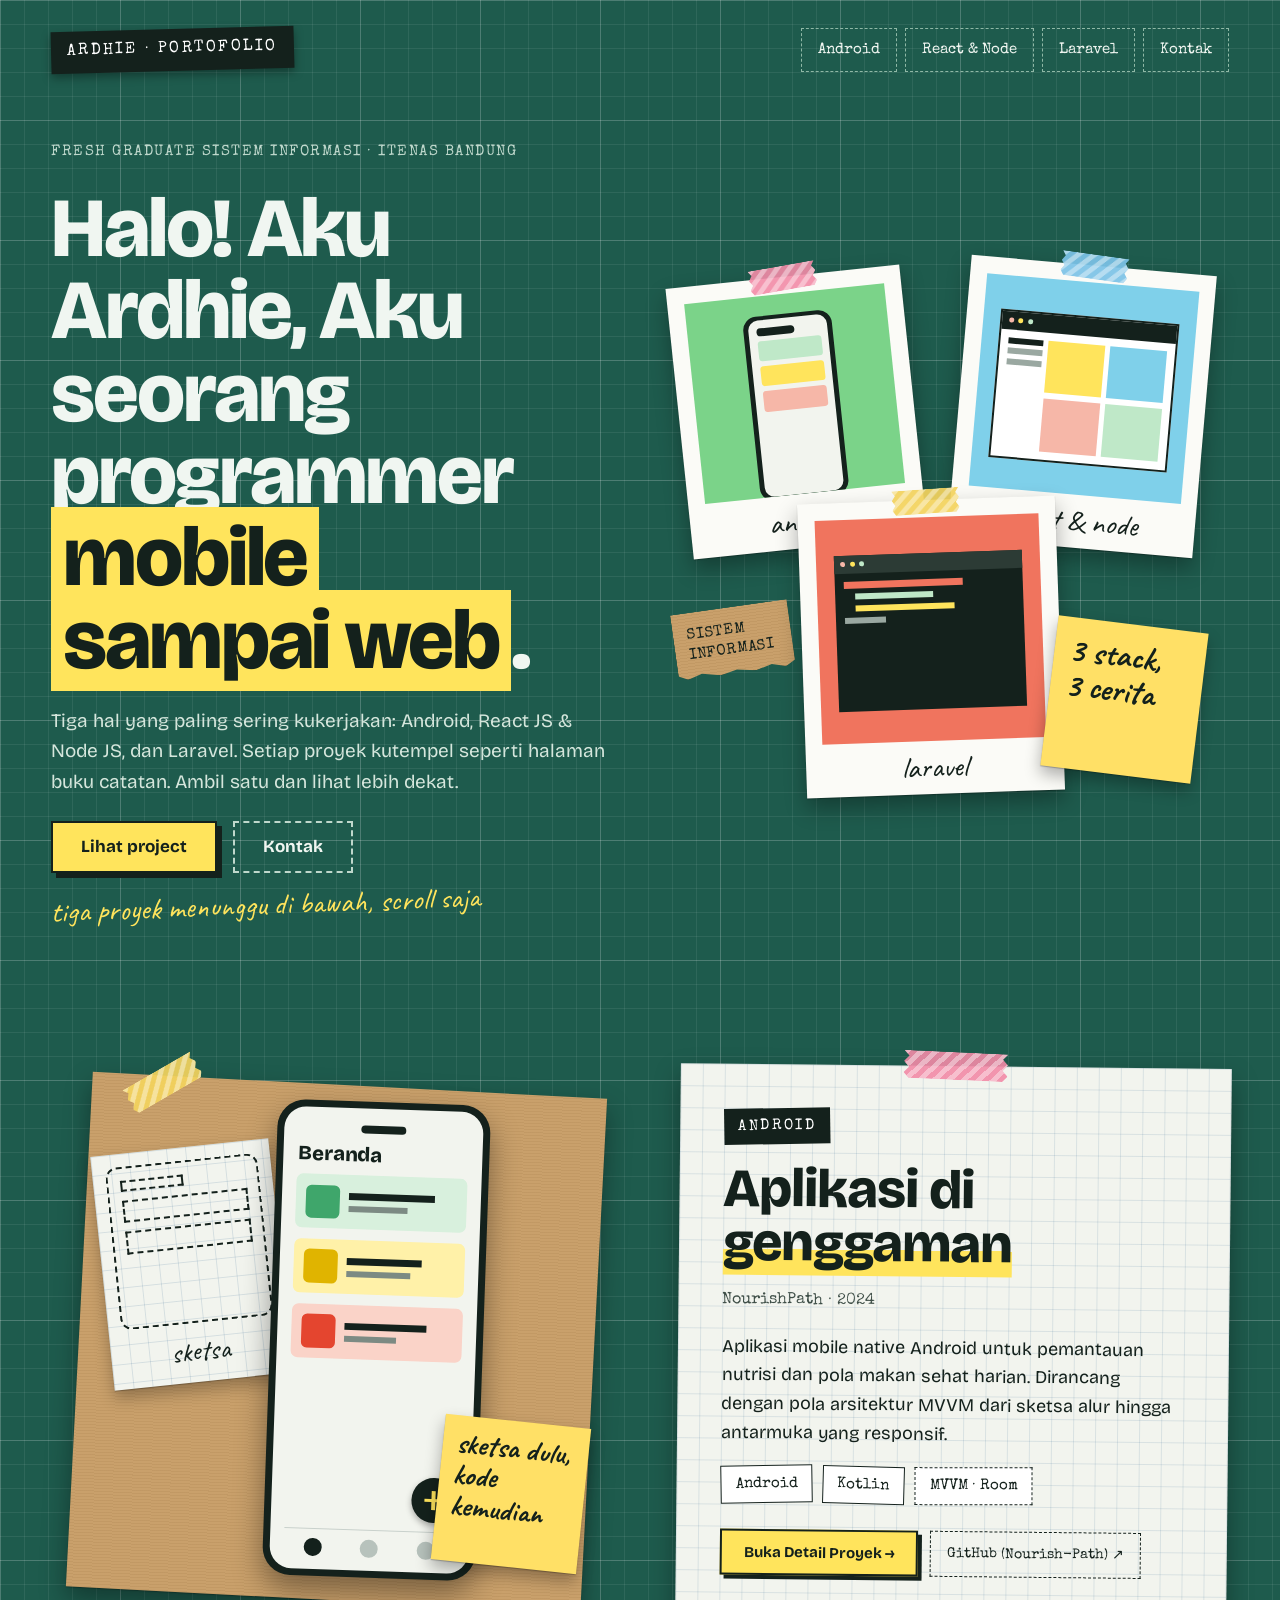
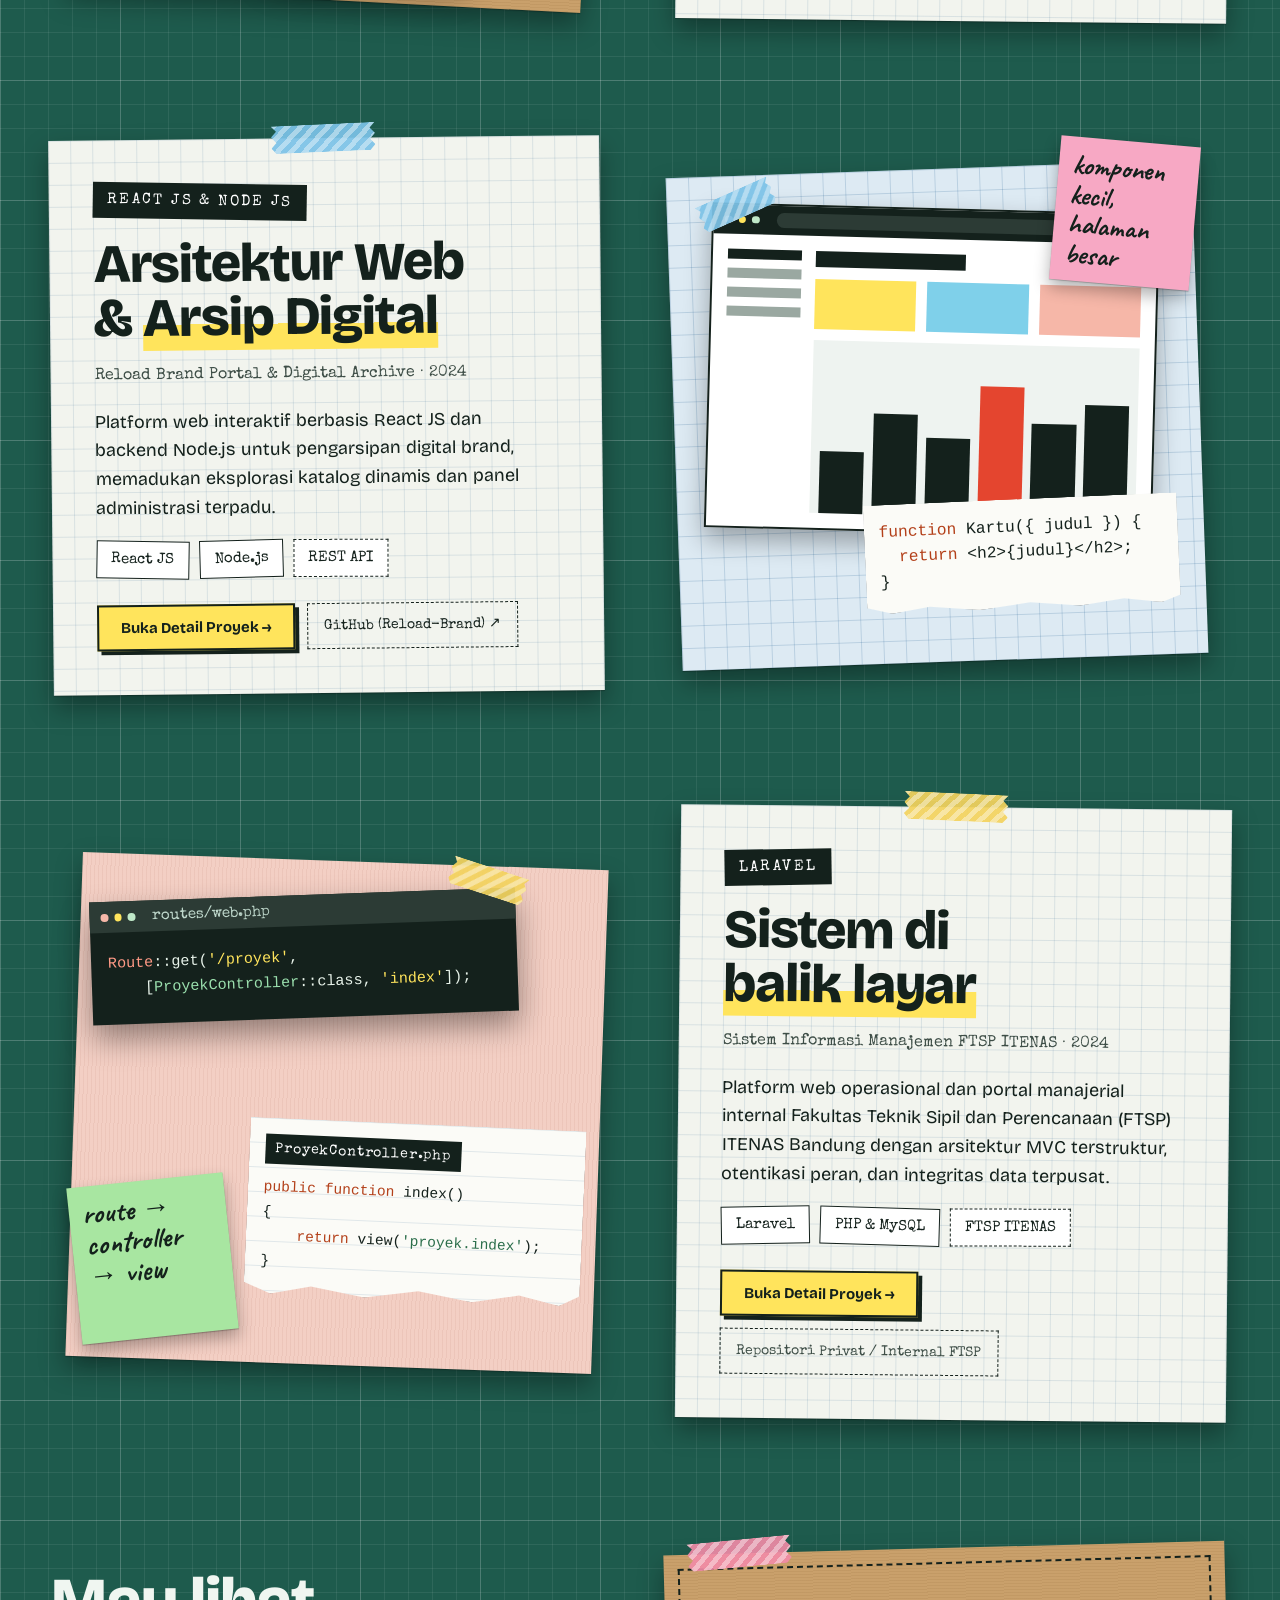
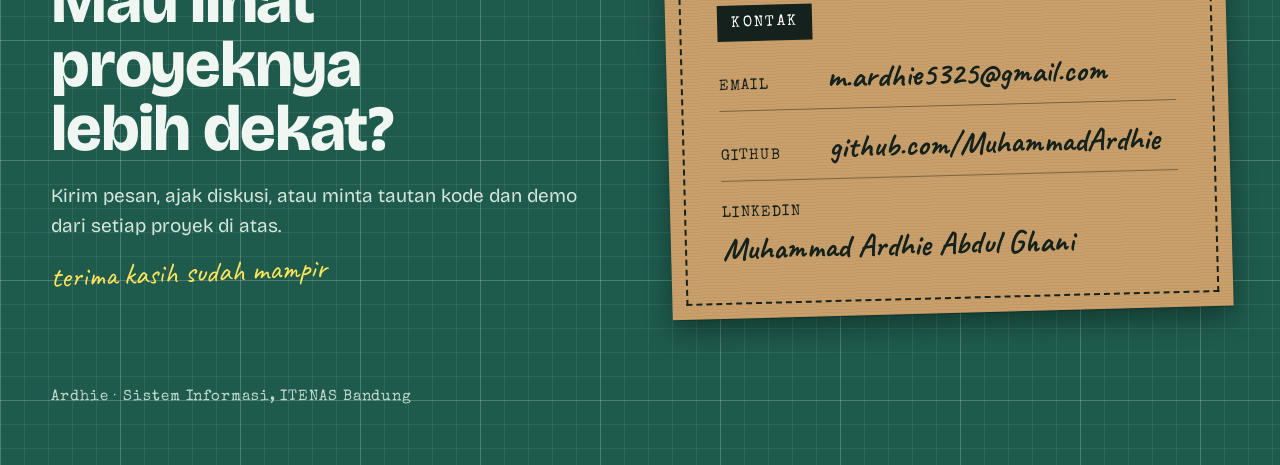
==== commit 246cff61: "Portfolio v1" ====
--- a/index.html
+++ b/index.html
@@ -1,590 +1,604 @@
 <!DOCTYPE html>
 <html lang="id">
+
 <head>
-  <meta charset="UTF-8">
-  <meta name="viewport" content="width=device-width, initial-scale=1.0">
-  <title>Muhammad Ardhie — Meja Kerja &amp; Scrapbook Engineering</title>
-  <meta name="description" content="Portofolio rekayasa perangkat lunak Muhammad Ardhie. Spesialisasi Laravel, React JS, Android Kotlin, dan Figma Design Systems.">
+  <meta charset="utf-8">
+  <meta name="viewport" content="width=device-width, initial-scale=1">
+  <title>Portofolio Ardhie — Meja Kerja &amp; Rekayasa Sistem</title>
+  <meta name="description"
+    content="Portofolio software engineer Muhammad Ardhie. Spesialisasi Android Native, React JS, dan Laravel Systems.">
   <link rel="icon" type="image/svg+xml" href="assets/favicon.svg">
-  <link rel="stylesheet" href="css/style.css">
+  <link rel="preconnect" href="https://fonts.googleapis.com">
+  <link rel="preconnect" href="https://fonts.gstatic.com" crossorigin>
+  <link
+    href="https://fonts.googleapis.com/css2?family=Bricolage+Grotesque:opsz,wght@12..96,400;12..96,700;12..96,800&family=Caveat:wght@500;700&family=Special+Elite&display=swap"
+    rel="stylesheet">
+  <style>
+    * {
+      box-sizing: border-box;
+    }
+
+    html {
+      scroll-behavior: smooth;
+    }
+
+    body {
+      margin: 0;
+      color: #F0F6F1;
+      font-family: 'Bricolage Grotesque', 'Segoe UI', sans-serif;
+      line-height: 1.6;
+      background-color: #1E5B4D;
+      background-image:
+        linear-gradient(rgba(255, 255, 255, .07) 1px, transparent 1px),
+        linear-gradient(90deg, rgba(255, 255, 255, .07) 1px, transparent 1px),
+        linear-gradient(rgba(255, 255, 255, .15) 1px, transparent 1px),
+        linear-gradient(90deg, rgba(255, 255, 255, .15) 1px, transparent 1px);
+      background-size: 24px 24px, 24px 24px, 120px 120px, 120px 120px;
+      overflow-x: hidden;
+    }
+
+    a {
+      color: #14211C;
+    }
+
+    a:focus-visible {
+      outline: 3px solid #FFE45C;
+      outline-offset: 3px;
+    }
+
+    a.nav:hover {
+      background: #FFE45C;
+      color: #14211C;
+    }
+
+    a.btn-main:hover {
+      transform: translate(2px, 2px);
+      box-shadow: 2px 2px 0 #14211C;
+    }
+
+    a.btn-alt:hover {
+      background: rgba(255, 255, 255, .12);
+    }
+
+    .pin {
+      transform: rotate(var(--r, 0deg));
+      transition: transform .25s ease, box-shadow .25s ease;
+    }
+
+    .pin:hover {
+      transform: rotate(0deg) scale(1.025);
+      z-index: 9;
+    }
+
+    @media (prefers-reduced-motion: reduce) {
+      html {
+        scroll-behavior: auto;
+      }
+
+      .pin,
+      a.btn-main {
+        transition: none;
+      }
+
+      .pin:hover {
+        transform: rotate(var(--r, 0deg));
+      }
+    }
+  </style>
 </head>
+
 <body>
-
-  <!-- ========================================================================
-       NAVBAR (TAPE & DYMO LABEL HEADER)
-       ======================================================================== -->
-  <header class="site-header">
-    <div class="container">
-      <div class="nav-wrapper">
-        <a href="index.html" class="brand-dymo" aria-label="Muhammad Ardhie Beranda">
-          <span>Ardhie · Portofolio</span>
-        </a>
-
-        <nav aria-label="Navigasi Utama">
-          <ul class="nav-links">
-            <li><a href="#laravel" class="nav-link">Laravel</a></li>
-            <li><a href="#react" class="nav-link">React JS</a></li>
-            <li><a href="#android" class="nav-link">Android</a></li>
-            <li><a href="#figma" class="nav-link">Figma</a></li>
-            <li><a href="works.html" class="nav-link">Semua Arsip</a></li>
-            <li><a href="about.html" class="nav-link">Tentang</a></li>
-            <li><a href="#kontak" class="nav-link">Kontak</a></li>
-          </ul>
-        </nav>
-
-        <div class="nav-actions">
-          <div class="stamp-badge" title="Status ketersediaan aktif">
-            <span class="stamp-dot"></span>
-            <span>ACTIVE ON SITE</span>
-          </div>
-
-          <button class="nav-toggle" aria-label="Buka menu navigasi" aria-expanded="false">
-            <svg class="btn-icon" viewBox="0 0 24 24"><path d="M4 6h16M4 12h16M4 18h16"></path></svg>
-          </button>
-        </div>
-      </div>
+  <!-- Meja potong (cutting mat) hijau, kertas dan foto ditempel di atasnya -->
+  <div
+    style="width:100%; box-sizing:border-box; min-height:100vh; padding:0 clamp(16px,4vw,56px) 56px; background-color:#1E5B4D; background-image:linear-gradient(rgba(255,255,255,.07) 1px,transparent 1px),linear-gradient(90deg,rgba(255,255,255,.07) 1px,transparent 1px),linear-gradient(rgba(255,255,255,.15) 1px,transparent 1px),linear-gradient(90deg,rgba(255,255,255,.15) 1px,transparent 1px); background-size:24px 24px,24px 24px,120px 120px,120px 120px; color:#F0F6F1; font-family:'Bricolage Grotesque','Segoe UI',sans-serif; overflow-x:hidden"
+    data-canvas-width="1360" data-canvas-height="3350" data-document-role="page" data-label="Landing portfolio">
+    <div style="max-width:1200px; margin:0 auto; display:flex; flex-direction:column">
+
+      <!-- NAV -->
+      <nav aria-label="Navigasi utama"
+        style="display:flex; flex-wrap:wrap; align-items:center; justify-content:space-between; gap:16px; padding-block:28px">
+        <div
+          style="background:#14211C; color:#FFFFFF; font-family:'Special Elite','Courier New',monospace; font-size:16px; letter-spacing:.14em; text-transform:uppercase; padding:8px 16px; transform:rotate(-1.5deg); box-shadow:0 4px 10px rgba(0,0,0,.35)">
+          Ardhie · Portofolio</div>
+        <div style="display:flex; flex-wrap:wrap; gap:8px">
+          <a class="nav" href="#android"
+            style="display:inline-flex; align-items:center; min-height:44px; padding:0 16px; box-sizing:border-box; font-family:'Special Elite','Courier New',monospace; font-size:15px; color:#F0F6F1; text-decoration:none; border:1.5px dashed #8FB8A6">Android</a>
+          <a class="nav" href="#react"
+            style="display:inline-flex; align-items:center; min-height:44px; padding:0 16px; box-sizing:border-box; font-family:'Special Elite','Courier New',monospace; font-size:15px; color:#F0F6F1; text-decoration:none; border:1.5px dashed #8FB8A6">React
+            &amp; Node</a>
+          <a class="nav" href="#laravel"
+            style="display:inline-flex; align-items:center; min-height:44px; padding:0 16px; box-sizing:border-box; font-family:'Special Elite','Courier New',monospace; font-size:15px; color:#F0F6F1; text-decoration:none; border:1.5px dashed #8FB8A6">Laravel</a>
+          <a class="nav" href="#kontak"
+            style="display:inline-flex; align-items:center; min-height:44px; padding:0 16px; box-sizing:border-box; font-family:'Special Elite','Courier New',monospace; font-size:15px; color:#F0F6F1; text-decoration:none; border:1.5px dashed #8FB8A6">Kontak</a>
+        </div>
+      </nav>
+
+      <!-- HERO -->
+      <header style="display:flex; flex-wrap:wrap; align-items:center; gap:56px; padding-block:40px 80px">
+        <div style="flex:1 1 440px; min-width:0; display:flex; flex-direction:column; gap:24px">
+          <div
+            style="font-family:'Special Elite','Courier New',monospace; font-size:15px; letter-spacing:.1em; text-transform:uppercase; color:#BFD8CC">
+            Fresh Graduate Sistem Informasi · ITENAS Bandung</div>
+          <h1
+            style="margin:0; font-size:clamp(42px,7vw,84px); line-height:.98; letter-spacing:-.025em; font-weight:800; color:#F0F6F1; text-wrap:balance">
+            Halo! Aku Ardhie, Aku seorang programmer <span
+              style="background:#FFE45C; color:#14211C; padding:0 .14em; box-decoration-break:clone; -webkit-box-decoration-break:clone">mobile
+              sampai web</span>.</h1>
+          <p style="margin:0; max-width:52ch; font-size:19px; line-height:1.6; color:#D5E6DC">Tiga hal yang paling
+            sering kukerjakan: Android, React JS &amp; Node JS, dan Laravel. Setiap proyek kutempel seperti halaman buku catatan.
+            Ambil satu dan lihat lebih dekat.</p>
+          <div style="display:flex; flex-wrap:wrap; gap:16px; align-items:center">
+            <a class="btn-main" href="#android"
+              style="display:inline-flex; align-items:center; min-height:52px; padding:0 28px; box-sizing:border-box; background:#FFE45C; color:#14211C; font-weight:700; font-size:17px; text-decoration:none; border:2px solid #14211C; box-shadow:5px 5px 0 #14211C; transition:transform .15s ease,box-shadow .15s ease">Lihat
+              project</a>
+            <a class="btn-alt" href="#kontak"
+              style="display:inline-flex; align-items:center; min-height:52px; padding:0 28px; box-sizing:border-box; color:#F0F6F1; font-weight:700; font-size:17px; text-decoration:none; border:2px dashed #BFD8CC">Kontak</a>
+          </div>
+          <div
+            style="font-family:'Caveat','Comic Sans MS',cursive; font-size:30px; line-height:1; color:#FFE45C; transform:rotate(-2deg); transform-origin:left center">
+            tiga proyek menunggu di bawah, scroll saja</div>
+        </div>
+
+        <div style="flex:1 1 440px; min-width:0; display:flex; justify-content:center">
+          <div style="container-type:inline-size; position:relative; width:100%; max-width:560px; aspect-ratio:1 / 1">
+
+            <!-- polaroid: android -->
+            <div class="pin"
+              style="--r:-6deg; position:absolute; left:2%; top:4%; width:42%; box-sizing:border-box; padding:3cqw 3cqw 0; background:#FBFBF7; box-shadow:0 1px 1px rgba(0,0,0,.25),0 10px 22px rgba(0,0,0,.32)">
+              <div style="position:relative; aspect-ratio:1 / 1; background:#7BD389; overflow:hidden">
+                <div
+                  style="position:absolute; left:28%; top:10%; width:44%; height:92%; box-sizing:border-box; padding:.8cqw; background:#14211C; border-radius:2.4cqw">
+                  <div
+                    style="width:100%; height:100%; box-sizing:border-box; padding:1.4cqw; background:#F2F4EE; border-radius:1.8cqw; display:flex; flex-direction:column; gap:.9cqw">
+                    <div style="height:1.4cqw; width:60%; background:#14211C; border-radius:1cqw"></div>
+                    <div style="height:3.6cqw; background:#BFE8C8; border-radius:.6cqw"></div>
+                    <div style="height:3.6cqw; background:#FFE45C; border-radius:.6cqw"></div>
+                    <div style="height:3.6cqw; background:#F6B7A8; border-radius:.6cqw"></div>
+                  </div>
+                </div>
+              </div>
+              <div
+                style="height:9.5cqw; display:flex; align-items:center; justify-content:center; font-family:'Caveat','Comic Sans MS',cursive; font-size:5.4cqw; color:#14211C">
+                android</div>
+              <div
+                style="position:absolute; top:-2cqw; left:50%; margin-left:-6cqw; width:12cqw; height:4.4cqw; transform:rotate(-4deg); background:repeating-linear-gradient(135deg,rgba(255,255,255,.4) 0 5px,rgba(255,255,255,0) 5px 10px),rgba(242,139,168,.9); clip-path:polygon(0 0,5% 20%,0 40%,5% 60%,0 80%,5% 100%,95% 100%,100% 80%,95% 60%,100% 40%,95% 20%,100% 0)">
+              </div>
+            </div>
+
+            <!-- polaroid: react -->
+            <div class="pin"
+              style="--r:5deg; position:absolute; left:52%; top:2%; width:44%; box-sizing:border-box; padding:3cqw 3cqw 0; background:#FBFBF7; box-shadow:0 1px 1px rgba(0,0,0,.25),0 10px 22px rgba(0,0,0,.32)">
+              <div style="position:relative; aspect-ratio:1 / 1; background:#7FD0EA; overflow:hidden">
+                <div
+                  style="position:absolute; left:8%; top:16%; width:84%; height:70%; box-sizing:border-box; background:#FFFFFF; border:.5cqw solid #14211C; display:flex; flex-direction:column">
+                  <div
+                    style="height:3.2cqw; background:#14211C; display:flex; align-items:center; gap:.8cqw; padding-left:1.2cqw">
+                    <div style="width:.9cqw; height:.9cqw; border-radius:50%; background:#F6B7A8"></div>
+                    <div style="width:.9cqw; height:.9cqw; border-radius:50%; background:#FFE45C"></div>
+                    <div style="width:.9cqw; height:.9cqw; border-radius:50%; background:#BFE8C8"></div>
+                  </div>
+                  <div style="flex:1; display:flex; gap:1cqw; padding:1.4cqw">
+                    <div style="width:22%; display:flex; flex-direction:column; gap:.8cqw">
+                      <div style="height:1.1cqw; background:#14211C"></div>
+                      <div style="height:1.1cqw; background:#9AA8A1"></div>
+                      <div style="height:1.1cqw; background:#9AA8A1"></div>
+                    </div>
+                    <div style="flex:1; display:grid; grid-template-columns:repeat(2,minmax(0,1fr)); gap:1cqw">
+                      <div style="background:#FFE45C"></div>
+                      <div style="background:#7FD0EA"></div>
+                      <div style="background:#F6B7A8"></div>
+                      <div style="background:#BFE8C8"></div>
+                    </div>
+                  </div>
+                </div>
+              </div>
+              <div
+                style="height:9.5cqw; display:flex; align-items:center; justify-content:center; font-family:'Caveat','Comic Sans MS',cursive; font-size:5.4cqw; color:#14211C">
+                react &amp; node</div>
+              <div
+                style="position:absolute; top:-2cqw; left:50%; margin-left:-6cqw; width:12cqw; height:4.4cqw; transform:rotate(3deg); background:repeating-linear-gradient(135deg,rgba(255,255,255,.4) 0 5px,rgba(255,255,255,0) 5px 10px),rgba(124,195,232,.92); clip-path:polygon(0 0,5% 20%,0 40%,5% 60%,0 80%,5% 100%,95% 100%,100% 80%,95% 60%,100% 40%,95% 20%,100% 0)">
+              </div>
+            </div>
+
+            <!-- kertas kraft: jurusan -->
+            <div class="pin"
+              style="--r:-8deg; position:absolute; left:1%; top:63%; width:21%; box-sizing:border-box; padding:2.4cqw; background:#C9A06B; background-image:repeating-linear-gradient(0deg,rgba(120,80,30,.09) 0 1px,transparent 1px 3px); color:#14211C; font-family:'Special Elite','Courier New',monospace; font-size:2.7cqw; line-height:1.3; letter-spacing:.06em; text-transform:uppercase; box-shadow:0 1px 1px rgba(0,0,0,.25),0 8px 16px rgba(0,0,0,.3); clip-path:polygon(0 0,100% 0,100% 92%,92% 100%,80% 94%,66% 100%,50% 95%,36% 100%,20% 94%,8% 100%,0 93%)">
+              Sistem Informasi</div>
+
+            <!-- polaroid: laravel -->
+            <div class="pin"
+              style="--r:-2deg; position:absolute; left:24%; top:44%; width:46%; box-sizing:border-box; padding:3cqw 3cqw 0; background:#FBFBF7; box-shadow:0 1px 1px rgba(0,0,0,.25),0 10px 22px rgba(0,0,0,.32)">
+              <div style="position:relative; aspect-ratio:1 / 1; background:#F0745E; overflow:hidden">
+                <div
+                  style="position:absolute; left:8%; top:16%; width:84%; height:70%; box-sizing:border-box; background:#14211C; display:flex; flex-direction:column">
+                  <div
+                    style="height:3.2cqw; background:#2C3B35; display:flex; align-items:center; gap:.8cqw; padding-left:1.2cqw">
+                    <div style="width:.9cqw; height:.9cqw; border-radius:50%; background:#F6B7A8"></div>
+                    <div style="width:.9cqw; height:.9cqw; border-radius:50%; background:#FFE45C"></div>
+                    <div style="width:.9cqw; height:.9cqw; border-radius:50%; background:#BFE8C8"></div>
+                  </div>
+                  <div style="flex:1; display:flex; flex-direction:column; gap:1cqw; padding:1.6cqw">
+                    <div style="height:1.1cqw; width:70%; background:#F0745E"></div>
+                    <div style="height:1.1cqw; width:46%; background:#BFE8C8; margin-left:2cqw"></div>
+                    <div style="height:1.1cqw; width:58%; background:#FFE45C; margin-left:2cqw"></div>
+                    <div style="height:1.1cqw; width:24%; background:#9AA8A1"></div>
+                  </div>
+                </div>
+              </div>
+              <div
+                style="height:9.5cqw; display:flex; align-items:center; justify-content:center; font-family:'Caveat','Comic Sans MS',cursive; font-size:5.4cqw; color:#14211C">
+                laravel</div>
+              <div
+                style="position:absolute; top:-2cqw; left:50%; margin-left:-6cqw; width:12cqw; height:4.4cqw; transform:rotate(-2deg); background:repeating-linear-gradient(135deg,rgba(255,255,255,.4) 0 5px,rgba(255,255,255,0) 5px 10px),rgba(244,211,94,.92); clip-path:polygon(0 0,5% 20%,0 40%,5% 60%,0 80%,5% 100%,95% 100%,100% 80%,95% 60%,100% 40%,95% 20%,100% 0)">
+              </div>
+            </div>
+
+            <!-- sticky note -->
+            <div class="pin"
+              style="--r:7deg; position:absolute; left:68%; top:66%; width:27%; aspect-ratio:1 / 1; box-sizing:border-box; padding:2.6cqw; background:#FFE066; box-shadow:0 1px 1px rgba(0,0,0,.25),0 8px 16px rgba(0,0,0,.3); font-family:'Caveat','Comic Sans MS',cursive; font-size:6cqw; line-height:1.05; color:#14211C; font-weight:700">
+              3 stack,<br>3 cerita</div>
+          </div>
+        </div>
+      </header>
+
+      <!-- ANDROID: gambar kiri, teks kanan -->
+      <section id="android"
+        style="display:flex; flex-wrap:wrap; align-items:center; gap:56px; padding-block:56px; scroll-margin-top:16px">
+        <div style="flex:1 1 440px; min-width:0; display:flex; justify-content:center">
+          <div style="container-type:inline-size; position:relative; width:100%; max-width:560px; aspect-ratio:1 / 1">
+            <div
+              style="position:absolute; left:4%; top:4%; width:92%; height:92%; transform:rotate(3deg); background:#C9A06B; background-image:repeating-linear-gradient(0deg,rgba(120,80,30,.09) 0 1px,transparent 1px 3px); box-shadow:0 1px 1px rgba(0,0,0,.25),0 12px 26px rgba(0,0,0,.35)">
+            </div>
+            <div
+              style="position:absolute; top:1%; left:12%; width:14cqw; height:5cqw; transform:rotate(-30deg); background:repeating-linear-gradient(135deg,rgba(255,255,255,.4) 0 5px,rgba(255,255,255,0) 5px 10px),rgba(244,211,94,.92); clip-path:polygon(0 0,5% 20%,0 40%,5% 60%,0 80%,5% 100%,95% 100%,100% 80%,95% 60%,100% 40%,95% 20%,100% 0)">
+            </div>
+
+            <!-- sketsa wireframe -->
+            <div class="pin"
+              style="--r:-6deg; position:absolute; left:8%; top:15%; width:32%; height:42%; box-sizing:border-box; padding:2.4cqw; background-color:#F2F4EE; background-image:linear-gradient(rgba(60,110,150,.16) 1px,transparent 1px),linear-gradient(90deg,rgba(60,110,150,.16) 1px,transparent 1px); background-size:3.4cqw 3.4cqw; box-shadow:0 1px 1px rgba(0,0,0,.25),0 8px 16px rgba(0,0,0,.28)">
+              <div
+                style="width:100%; height:78%; box-sizing:border-box; border:.5cqw dashed #14211C; border-radius:2cqw; padding:2cqw; display:flex; flex-direction:column; gap:1.6cqw">
+                <div style="height:2cqw; width:50%; border:.4cqw dashed #14211C"></div>
+                <div style="height:4cqw; border:.4cqw dashed #14211C"></div>
+                <div style="height:4cqw; border:.4cqw dashed #14211C"></div>
+              </div>
+              <div
+                style="font-family:'Caveat','Comic Sans MS',cursive; font-size:5cqw; color:#14211C; text-align:center; padding-top:1cqw">
+                sketsa</div>
+            </div>
+
+            <!-- ponsel -->
+            <div class="pin"
+              style="--r:2deg; position:absolute; left:38%; top:7%; width:38%; height:85%; box-sizing:border-box; padding:1.2cqw; background:#14211C; border-radius:5cqw; box-shadow:0 14px 30px rgba(0,0,0,.4)">
+              <div
+                style="position:relative; width:100%; height:100%; box-sizing:border-box; padding:3cqw 2.6cqw 2.4cqw; background:#F2F4EE; border-radius:3.9cqw; display:flex; flex-direction:column; gap:2cqw; overflow:hidden">
+                <div style="align-self:center; width:8cqw; height:1.5cqw; border-radius:1cqw; background:#14211C"></div>
+                <div style="font-size:3.6cqw; font-weight:800; color:#14211C; line-height:1">Beranda</div>
+                <div
+                  style="display:flex; align-items:center; gap:1.6cqw; padding:1.8cqw; background:#D8F0DD; border-radius:1.2cqw">
+                  <div style="width:6cqw; height:6cqw; background:#3FA66B; border-radius:1cqw"></div>
+                  <div style="flex:1; display:flex; flex-direction:column; gap:1cqw">
+                    <div style="height:1.3cqw; width:80%; background:#14211C"></div>
+                    <div style="height:1.1cqw; width:55%; background:#7C8A83"></div>
+                  </div>
+                </div>
+                <div
+                  style="display:flex; align-items:center; gap:1.6cqw; padding:1.8cqw; background:#FFF1A8; border-radius:1.2cqw">
+                  <div style="width:6cqw; height:6cqw; background:#E0B400; border-radius:1cqw"></div>
+                  <div style="flex:1; display:flex; flex-direction:column; gap:1cqw">
+                    <div style="height:1.3cqw; width:70%; background:#14211C"></div>
+                    <div style="height:1.1cqw; width:60%; background:#7C8A83"></div>
+                  </div>
+                </div>
+                <div
+                  style="display:flex; align-items:center; gap:1.6cqw; padding:1.8cqw; background:#FAD3C8; border-radius:1.2cqw">
+                  <div style="width:6cqw; height:6cqw; background:#E4452F; border-radius:1cqw"></div>
+                  <div style="flex:1; display:flex; flex-direction:column; gap:1cqw">
+                    <div style="height:1.3cqw; width:76%; background:#14211C"></div>
+                    <div style="height:1.1cqw; width:48%; background:#7C8A83"></div>
+                  </div>
+                </div>
+                <div style="flex:1"></div>
+                <div
+                  style="position:absolute; right:2.6cqw; bottom:9cqw; width:8cqw; height:8cqw; border-radius:50%; background:#14211C; box-shadow:0 3px 6px rgba(0,0,0,.3)">
+                  <div
+                    style="position:absolute; left:50%; top:50%; width:3.4cqw; height:.7cqw; margin:-.35cqw 0 0 -1.7cqw; background:#FFE45C">
+                  </div>
+                  <div
+                    style="position:absolute; left:50%; top:50%; width:.7cqw; height:3.4cqw; margin:-1.7cqw 0 0 -.35cqw; background:#FFE45C">
+                  </div>
+                </div>
+                <div
+                  style="display:flex; justify-content:space-around; padding-top:1.6cqw; border-top:.3cqw solid #C9D1CC">
+                  <div style="width:3.2cqw; height:3.2cqw; border-radius:50%; background:#14211C"></div>
+                  <div style="width:3.2cqw; height:3.2cqw; border-radius:50%; background:#B7C2BC"></div>
+                  <div style="width:3.2cqw; height:3.2cqw; border-radius:50%; background:#B7C2BC"></div>
+                </div>
+              </div>
+            </div>
+
+            <div class="pin"
+              style="--r:6deg; position:absolute; left:68%; top:64%; width:26%; aspect-ratio:1 / 1; box-sizing:border-box; padding:2.4cqw; background:#FFE066; box-shadow:0 1px 1px rgba(0,0,0,.25),0 8px 16px rgba(0,0,0,.3); font-family:'Caveat','Comic Sans MS',cursive; font-size:5.2cqw; line-height:1.05; color:#14211C; font-weight:700">
+              sketsa dulu, kode kemudian</div>
+          </div>
+        </div>
+
+        <div class="pin"
+          style="--r:.6deg; position:relative; flex:1 1 420px; min-width:0; box-sizing:border-box; padding:clamp(24px,4vw,44px); background-color:#F2F4EE; background-image:linear-gradient(rgba(60,110,150,.14) 1px,transparent 1px),linear-gradient(90deg,rgba(60,110,150,.14) 1px,transparent 1px); background-size:22px 22px; color:#14211C; box-shadow:0 1px 1px rgba(0,0,0,.25),0 12px 26px rgba(0,0,0,.35); display:flex; flex-direction:column; gap:18px">
+          <div
+            style="position:absolute; top:-14px; left:50%; margin-left:-52px; width:104px; height:28px; transform:rotate(2deg); background:repeating-linear-gradient(135deg,rgba(255,255,255,.4) 0 5px,rgba(255,255,255,0) 5px 10px),rgba(242,139,168,.9); clip-path:polygon(0 0,5% 20%,0 40%,5% 60%,0 80%,5% 100%,95% 100%,100% 80%,95% 60%,100% 40%,95% 20%,100% 0)">
+          </div>
+          <div
+            style="align-self:flex-start; background:#14211C; color:#FFFFFF; font-family:'Special Elite','Courier New',monospace; font-size:15px; letter-spacing:.16em; text-transform:uppercase; padding:6px 14px; transform:rotate(-1.5deg)">
+            Android</div>
+          <h2
+            style="margin:0; font-size:clamp(34px,5vw,54px); line-height:1; letter-spacing:-.02em; font-weight:800; text-wrap:balance">
+            Aplikasi di <span style="background:linear-gradient(transparent 60%,#FFE45C 60%)">genggaman</span></h2>
+          <div style="font-family:'Special Elite','Courier New',monospace; font-size:16px; color:#3E4E47">NourishPath ·
+            2024</div>
+          <p style="margin:0; max-width:52ch; font-size:18px; line-height:1.6">Aplikasi mobile native Android untuk
+            pemantauan nutrisi dan pola makan sehat harian. Dirancang dengan pola arsitektur MVVM dari sketsa alur
+            hingga antarmuka yang responsif.</p>
+          <div style="display:flex; flex-wrap:wrap; gap:10px">
+            <span
+              style="padding:6px 14px; background:#FFFFFF; border:1.5px solid #14211C; font-family:'Special Elite','Courier New',monospace; font-size:15px; transform:rotate(-1.5deg)">Android</span>
+            <span
+              style="padding:6px 14px; background:#FFFFFF; border:1.5px solid #14211C; font-family:'Special Elite','Courier New',monospace; font-size:15px; transform:rotate(1deg)">Kotlin</span>
+            <span
+              style="padding:6px 14px; background:#FFFFFF; border:1.5px dashed #14211C; font-family:'Special Elite','Courier New',monospace; font-size:15px; transform:rotate(-.5deg)">MVVM
+              · Room</span>
+          </div>
+          <div style="display:flex; flex-wrap:wrap; gap:12px; align-items:center; margin-top:8px">
+            <a class="btn-main" href="android.html"
+              style="display:inline-flex; align-items:center; min-height:46px; padding:0 22px; box-sizing:border-box; background:#FFE45C; color:#14211C; font-weight:700; font-size:15px; text-decoration:none; border:2px solid #14211C; box-shadow:4px 4px 0 #14211C; transition:transform .15s ease,box-shadow .15s ease">Buka
+              Detail Proyek →</a>
+            <a class="btn-alt" href="https://github.com/Nourish-Path" target="_blank" rel="noopener noreferrer"
+              style="display:inline-flex; align-items:center; min-height:46px; padding:0 16px; box-sizing:border-box; color:#14211C; font-family:'Special Elite','Courier New',monospace; font-size:14px; text-decoration:none; border:1.5px dashed #14211C">GitHub
+              (Nourish-Path) ↗</a>
+          </div>
+        </div>
+      </section>
+
+      <!-- REACT JS: teks kiri, gambar kanan -->
+      <section id="react"
+        style="display:flex; flex-wrap:wrap; align-items:center; gap:56px; padding-block:56px; scroll-margin-top:16px">
+        <div class="pin"
+          style="--r:-.6deg; position:relative; flex:1 1 420px; min-width:0; box-sizing:border-box; padding:clamp(24px,4vw,44px); background-color:#F2F4EE; background-image:linear-gradient(rgba(60,110,150,.14) 1px,transparent 1px),linear-gradient(90deg,rgba(60,110,150,.14) 1px,transparent 1px); background-size:22px 22px; color:#14211C; box-shadow:0 1px 1px rgba(0,0,0,.25),0 12px 26px rgba(0,0,0,.35); display:flex; flex-direction:column; gap:18px">
+          <div
+            style="position:absolute; top:-14px; left:50%; margin-left:-52px; width:104px; height:28px; transform:rotate(-2deg); background:repeating-linear-gradient(135deg,rgba(255,255,255,.4) 0 5px,rgba(255,255,255,0) 5px 10px),rgba(124,195,232,.92); clip-path:polygon(0 0,5% 20%,0 40%,5% 60%,0 80%,5% 100%,95% 100%,100% 80%,95% 60%,100% 40%,95% 20%,100% 0)">
+          </div>
+          <div
+            style="align-self:flex-start; background:#14211C; color:#FFFFFF; font-family:'Special Elite','Courier New',monospace; font-size:15px; letter-spacing:.16em; text-transform:uppercase; padding:6px 14px; transform:rotate(1.5deg)">
+            React JS &amp; Node JS</div>
+          <h2
+            style="margin:0; font-size:clamp(34px,5vw,54px); line-height:1; letter-spacing:-.02em; font-weight:800; text-wrap:balance">
+            Arsitektur Web &amp; <span style="background:linear-gradient(transparent 60%,#FFE45C 60%)">Arsip Digital</span></h2>
+          <div style="font-family:'Special Elite','Courier New',monospace; font-size:16px; color:#3E4E47">Reload Brand
+            Portal &amp; Digital Archive · 2024</div>
+          <p style="margin:0; max-width:52ch; font-size:18px; line-height:1.6">Platform web interaktif berbasis React
+            JS dan backend Node.js untuk pengarsipan digital brand, memadukan eksplorasi katalog dinamis dan panel administrasi
+            terpadu.</p>
+          <div style="display:flex; flex-wrap:wrap; gap:10px">
+            <span
+              style="padding:6px 14px; background:#FFFFFF; border:1.5px solid #14211C; font-family:'Special Elite','Courier New',monospace; font-size:15px; transform:rotate(1.5deg)">React
+              JS</span>
+            <span
+              style="padding:6px 14px; background:#FFFFFF; border:1.5px solid #14211C; font-family:'Special Elite','Courier New',monospace; font-size:15px; transform:rotate(-1deg)">Node.js</span>
+            <span
+              style="padding:6px 14px; background:#FFFFFF; border:1.5px dashed #14211C; font-family:'Special Elite','Courier New',monospace; font-size:15px; transform:rotate(.5deg)">REST API</span>
+          </div>
+          <div style="display:flex; flex-wrap:wrap; gap:12px; align-items:center; margin-top:8px">
+            <a class="btn-main" href="react.html"
+              style="display:inline-flex; align-items:center; min-height:46px; padding:0 22px; box-sizing:border-box; background:#FFE45C; color:#14211C; font-weight:700; font-size:15px; text-decoration:none; border:2px solid #14211C; box-shadow:4px 4px 0 #14211C; transition:transform .15s ease,box-shadow .15s ease">Buka
+              Detail Proyek →</a>
+            <a class="btn-alt" href="https://github.com/Reload-Brand-Portal-Digital-Archive" target="_blank"
+              rel="noopener noreferrer"
+              style="display:inline-flex; align-items:center; min-height:46px; padding:0 16px; box-sizing:border-box; color:#14211C; font-family:'Special Elite','Courier New',monospace; font-size:14px; text-decoration:none; border:1.5px dashed #14211C">GitHub
+              (Reload-Brand) ↗</a>
+          </div>
+        </div>
+
+        <div style="flex:1 1 440px; min-width:0; display:flex; justify-content:center">
+          <div style="container-type:inline-size; position:relative; width:100%; max-width:560px; aspect-ratio:1 / 1">
+            <div
+              style="position:absolute; left:2%; top:6%; width:94%; height:88%; transform:rotate(-2deg); background-color:#DDEAF3; background-image:linear-gradient(rgba(40,100,150,.2) 1px,transparent 1px),linear-gradient(90deg,rgba(40,100,150,.2) 1px,transparent 1px); background-size:4cqw 4cqw; box-shadow:0 1px 1px rgba(0,0,0,.25),0 12px 26px rgba(0,0,0,.35)">
+            </div>
+
+            <!-- jendela browser -->
+            <div class="pin"
+              style="--r:1.5deg; position:absolute; left:8%; top:13%; width:80%; height:58%; box-sizing:border-box; background:#FFFFFF; border:.5cqw solid #14211C; display:flex; flex-direction:column; box-shadow:0 12px 26px rgba(0,0,0,.32)">
+              <div
+                style="height:5.2cqw; background:#14211C; display:flex; align-items:center; gap:1cqw; padding-inline:2cqw">
+                <div style="width:1.4cqw; height:1.4cqw; border-radius:50%; background:#F6B7A8"></div>
+                <div style="width:1.4cqw; height:1.4cqw; border-radius:50%; background:#FFE45C"></div>
+                <div style="width:1.4cqw; height:1.4cqw; border-radius:50%; background:#BFE8C8"></div>
+                <div style="flex:1; height:2.6cqw; margin-left:2cqw; background:#2C3B35; border-radius:1.3cqw"></div>
+              </div>
+              <div style="flex:1; display:flex; gap:2.4cqw; padding:2.6cqw; min-height:0">
+                <div style="width:18%; display:flex; flex-direction:column; gap:1.6cqw">
+                  <div style="height:1.8cqw; background:#14211C"></div>
+                  <div style="height:1.8cqw; background:#9AA8A1"></div>
+                  <div style="height:1.8cqw; background:#9AA8A1"></div>
+                  <div style="height:1.8cqw; background:#9AA8A1"></div>
+                </div>
+                <div style="flex:1; min-width:0; display:flex; flex-direction:column; gap:2cqw">
+                  <div style="height:3cqw; width:46%; background:#14211C"></div>
+                  <div style="display:flex; gap:2cqw; height:9cqw">
+                    <div style="flex:1; background:#FFE45C"></div>
+                    <div style="flex:1; background:#7FD0EA"></div>
+                    <div style="flex:1; background:#F6B7A8"></div>
+                  </div>
+                  <div
+                    style="flex:1; display:flex; align-items:flex-end; gap:1.6cqw; padding:1.6cqw 1.6cqw 0; background:#EEF3F0; min-height:0">
+                    <div style="flex:1; height:38%; background:#14211C"></div>
+                    <div style="flex:1; height:62%; background:#14211C"></div>
+                    <div style="flex:1; height:48%; background:#14211C"></div>
+                    <div style="flex:1; height:80%; background:#E4452F"></div>
+                    <div style="flex:1; height:58%; background:#14211C"></div>
+                    <div style="flex:1; height:70%; background:#14211C"></div>
+                  </div>
+                </div>
+              </div>
+            </div>
+            <div
+              style="position:absolute; top:10%; left:6%; width:14cqw; height:5cqw; transform:rotate(-24deg); background:repeating-linear-gradient(135deg,rgba(255,255,255,.4) 0 5px,rgba(255,255,255,0) 5px 10px),rgba(124,195,232,.92); clip-path:polygon(0 0,5% 20%,0 40%,5% 60%,0 80%,5% 100%,95% 100%,100% 80%,95% 60%,100% 40%,95% 20%,100% 0)">
+            </div>
+
+            <!-- potongan kode -->
+            <div class="pin"
+              style="--r:-2.5deg; position:absolute; left:36%; top:65%; width:56%; box-sizing:border-box; padding:2.6cqw 2.6cqw 3.4cqw; background:#FBFBF7; box-shadow:0 1px 1px rgba(0,0,0,.25),0 10px 22px rgba(0,0,0,.32); clip-path:polygon(0 0,100% 0,100% 94%,94% 100%,82% 95%,68% 100%,52% 95%,36% 100%,20% 95%,8% 100%,0 94%)">
+              <pre
+                style="margin:0; font-family:ui-monospace,Menlo,Consolas,monospace; font-size:2.9cqw; line-height:1.55; color:#14211C; white-space:pre"><span style="color:#B3401A">function</span> Kartu({ judul }) {
+  <span style="color:#B3401A">return</span> &lt;h2&gt;{judul}&lt;/h2&gt;;
+}</pre>
+            </div>
+
+            <div class="pin"
+              style="--r:5deg; position:absolute; left:70%; top:1%; width:25%; aspect-ratio:1 / 1; box-sizing:border-box; padding:2.4cqw; background:#F7A8C4; box-shadow:0 1px 1px rgba(0,0,0,.25),0 8px 16px rgba(0,0,0,.3); font-family:'Caveat','Comic Sans MS',cursive; font-size:5cqw; line-height:1.05; color:#14211C; font-weight:700">
+              komponen kecil, halaman besar</div>
+          </div>
+        </div>
+      </section>
+
+      <!-- LARAVEL: gambar kiri, teks kanan -->
+      <section id="laravel"
+        style="display:flex; flex-wrap:wrap; align-items:center; gap:56px; padding-block:56px; scroll-margin-top:16px">
+        <div style="flex:1 1 440px; min-width:0; display:flex; justify-content:center">
+          <div style="container-type:inline-size; position:relative; width:100%; max-width:560px; aspect-ratio:1 / 1">
+            <div
+              style="position:absolute; left:3%; top:5%; width:94%; height:90%; transform:rotate(2deg); background:#F3CFC4; background-image:repeating-linear-gradient(90deg,rgba(150,70,50,.07) 0 1px,transparent 1px 4px); box-shadow:0 1px 1px rgba(0,0,0,.25),0 12px 26px rgba(0,0,0,.35)">
+            </div>
+
+            <!-- terminal: routes/web.php -->
+            <div class="pin"
+              style="--r:-2deg; position:absolute; left:6%; top:11%; width:76%; box-sizing:border-box; background:#14211C; box-shadow:0 14px 30px rgba(0,0,0,.4)">
+              <div
+                style="height:5.6cqw; background:#2C3B35; display:flex; align-items:center; gap:1cqw; padding-inline:2cqw">
+                <div style="width:1.4cqw; height:1.4cqw; border-radius:50%; background:#F6B7A8"></div>
+                <div style="width:1.4cqw; height:1.4cqw; border-radius:50%; background:#FFE45C"></div>
+                <div style="width:1.4cqw; height:1.4cqw; border-radius:50%; background:#BFE8C8"></div>
+                <div
+                  style="margin-left:2cqw; font-family:'Special Elite','Courier New',monospace; font-size:2.7cqw; color:#BFD8CC">
+                  routes/web.php</div>
+              </div>
+              <pre
+                style="margin:0; padding:3.4cqw 3cqw 4cqw; font-family:ui-monospace,Menlo,Consolas,monospace; font-size:2.7cqw; line-height:1.65; color:#E8F3EA; white-space:pre"><span style="color:#FF9A86">Route</span>::get(<span style="color:#FFE45C">'/proyek'</span>,
+    [<span style="color:#9BE0AE">ProyekController</span>::class, <span style="color:#FFE45C">'index'</span>]);</pre>
+            </div>
+            <div
+              style="position:absolute; top:6%; left:70%; width:14cqw; height:5cqw; transform:rotate(18deg); background:repeating-linear-gradient(135deg,rgba(255,255,255,.4) 0 5px,rgba(255,255,255,0) 5px 10px),rgba(244,211,94,.92); clip-path:polygon(0 0,5% 20%,0 40%,5% 60%,0 80%,5% 100%,95% 100%,100% 80%,95% 60%,100% 40%,95% 20%,100% 0)">
+            </div>
+
+            <!-- kertas controller -->
+            <div class="pin"
+              style="--r:2.5deg; position:absolute; left:34%; top:52%; width:60%; box-sizing:border-box; padding:2.8cqw 2.8cqw 3.6cqw; background-color:#FBFBF7; background-image:linear-gradient(rgba(60,110,150,.14) 1px,transparent 1px); background-size:100% 4.4cqw; box-shadow:0 1px 1px rgba(0,0,0,.25),0 10px 22px rgba(0,0,0,.32); clip-path:polygon(0 0,100% 0,100% 94%,94% 100%,82% 95%,68% 100%,52% 95%,36% 100%,20% 95%,8% 100%,0 94%)">
+              <div
+                style="display:inline-block; background:#14211C; color:#FFFFFF; font-family:'Special Elite','Courier New',monospace; font-size:2.5cqw; letter-spacing:.06em; padding:.7cqw 1.8cqw; margin-bottom:2cqw">
+                ProyekController.php</div>
+              <pre
+                style="margin:0; font-family:ui-monospace,Menlo,Consolas,monospace; font-size:2.6cqw; line-height:1.69; color:#14211C; white-space:pre"><span style="color:#B3401A">public function</span> index()
+{
+    <span style="color:#B3401A">return</span> view(<span style="color:#2B6E4B">'proyek.index'</span>);
+}</pre>
+            </div>
+
+            <div class="pin"
+              style="--r:-6deg; position:absolute; left:3%; top:62%; width:28%; aspect-ratio:1 / 1; box-sizing:border-box; padding:2.4cqw; background:#A8E6A1; box-shadow:0 1px 1px rgba(0,0,0,.25),0 8px 16px rgba(0,0,0,.3); font-family:'Caveat','Comic Sans MS',cursive; font-size:5.2cqw; line-height:1.05; color:#14211C; font-weight:700">
+              route → controller → view</div>
+          </div>
+        </div>
+
+        <div class="pin"
+          style="--r:.6deg; position:relative; flex:1 1 420px; min-width:0; box-sizing:border-box; padding:clamp(24px,4vw,44px); background-color:#F2F4EE; background-image:linear-gradient(rgba(60,110,150,.14) 1px,transparent 1px),linear-gradient(90deg,rgba(60,110,150,.14) 1px,transparent 1px); background-size:22px 22px; color:#14211C; box-shadow:0 1px 1px rgba(0,0,0,.25),0 12px 26px rgba(0,0,0,.35); display:flex; flex-direction:column; gap:18px">
+          <div
+            style="position:absolute; top:-14px; left:50%; margin-left:-52px; width:104px; height:28px; transform:rotate(2deg); background:repeating-linear-gradient(135deg,rgba(255,255,255,.4) 0 5px,rgba(255,255,255,0) 5px 10px),rgba(244,211,94,.92); clip-path:polygon(0 0,5% 20%,0 40%,5% 60%,0 80%,5% 100%,95% 100%,100% 80%,95% 60%,100% 40%,95% 20%,100% 0)">
+          </div>
+          <div
+            style="align-self:flex-start; background:#14211C; color:#FFFFFF; font-family:'Special Elite','Courier New',monospace; font-size:15px; letter-spacing:.16em; text-transform:uppercase; padding:6px 14px; transform:rotate(-1.5deg)">
+            Laravel</div>
+          <h2
+            style="margin:0; font-size:clamp(34px,5vw,54px); line-height:1; letter-spacing:-.02em; font-weight:800; text-wrap:balance">
+            Sistem di <span style="background:linear-gradient(transparent 60%,#FFE45C 60%)">balik layar</span></h2>
+          <div style="font-family:'Special Elite','Courier New',monospace; font-size:16px; color:#3E4E47">Sistem
+            Informasi Manajemen FTSP ITENAS · 2024</div>
+          <p style="margin:0; max-width:52ch; font-size:18px; line-height:1.6">Platform web operasional dan portal
+            manajerial internal Fakultas Teknik Sipil dan Perencanaan (FTSP) ITENAS Bandung dengan arsitektur MVC
+            terstruktur, otentikasi peran, dan integritas data terpusat.</p>
+          <div style="display:flex; flex-wrap:wrap; gap:10px">
+            <span
+              style="padding:6px 14px; background:#FFFFFF; border:1.5px solid #14211C; font-family:'Special Elite','Courier New',monospace; font-size:15px; transform:rotate(-1.5deg)">Laravel</span>
+            <span
+              style="padding:6px 14px; background:#FFFFFF; border:1.5px solid #14211C; font-family:'Special Elite','Courier New',monospace; font-size:15px; transform:rotate(1deg)">PHP
+              &amp; MySQL</span>
+            <span
+              style="padding:6px 14px; background:#FFFFFF; border:1.5px dashed #14211C; font-family:'Special Elite','Courier New',monospace; font-size:15px; transform:rotate(-.5deg)">FTSP
+              ITENAS</span>
+          </div>
+          <div style="display:flex; flex-wrap:wrap; gap:12px; align-items:center; margin-top:8px">
+            <a class="btn-main" href="laravel.html"
+              style="display:inline-flex; align-items:center; min-height:46px; padding:0 22px; box-sizing:border-box; background:#FFE45C; color:#14211C; font-weight:700; font-size:15px; text-decoration:none; border:2px solid #14211C; box-shadow:4px 4px 0 #14211C; transition:transform .15s ease,box-shadow .15s ease">Buka
+              Detail Proyek →</a>
+            <span
+              style="display:inline-flex; align-items:center; min-height:46px; padding:0 16px; box-sizing:border-box; color:#3E4E47; font-family:'Special Elite','Courier New',monospace; font-size:14px; border:1.5px dashed #14211C">Repositori
+              Privat / Internal FTSP</span>
+          </div>
+        </div>
+      </section>
+
+      <!-- KONTAK -->
+      <section id="kontak"
+        style="display:flex; flex-wrap:wrap; align-items:center; gap:56px; padding-block:72px 40px; scroll-margin-top:16px">
+        <div style="flex:1 1 380px; min-width:0; display:flex; flex-direction:column; gap:20px">
+          <h2
+            style="margin:0; font-size:clamp(36px,5.4vw,64px); line-height:1; letter-spacing:-.02em; font-weight:800; color:#F0F6F1; text-wrap:balance">
+            Mau lihat proyeknya lebih dekat?</h2>
+          <p style="margin:0; max-width:46ch; font-size:19px; line-height:1.6; color:#D5E6DC">Kirim pesan, ajak diskusi,
+            atau minta tautan kode dan demo dari setiap proyek di atas.</p>
+          <div
+            style="font-family:'Caveat','Comic Sans MS',cursive; font-size:30px; line-height:1; color:#FFE45C; transform:rotate(-2deg); transform-origin:left center">
+            terima kasih sudah mampir</div>
+        </div>
+
+        <div class="pin"
+          style="--r:-1.5deg; position:relative; flex:1 1 380px; min-width:0; box-sizing:border-box; padding:14px; background:#C9A06B; background-image:repeating-linear-gradient(0deg,rgba(120,80,30,.09) 0 1px,transparent 1px 3px); color:#14211C; box-shadow:0 1px 1px rgba(0,0,0,.25),0 12px 26px rgba(0,0,0,.35)">
+          <div
+            style="position:absolute; top:-14px; left:24px; width:104px; height:28px; transform:rotate(-4deg); background:repeating-linear-gradient(135deg,rgba(255,255,255,.4) 0 5px,rgba(255,255,255,0) 5px 10px),rgba(242,139,168,.9); clip-path:polygon(0 0,5% 20%,0 40%,5% 60%,0 80%,5% 100%,95% 100%,100% 80%,95% 60%,100% 40%,95% 20%,100% 0)">
+          </div>
+          <div
+            style="box-sizing:border-box; border:2px dashed #14211C; padding:clamp(20px,3.4vw,36px); display:flex; flex-direction:column; gap:20px">
+            <div
+              style="align-self:flex-start; background:#14211C; color:#FFFFFF; font-family:'Special Elite','Courier New',monospace; font-size:15px; letter-spacing:.16em; text-transform:uppercase; padding:6px 14px">
+              Kontak</div>
+            <div
+              style="display:flex; flex-wrap:wrap; align-items:baseline; gap:6px 16px; padding-bottom:12px; border-bottom:1.5px solid rgba(20,33,28,.45)">
+              <span
+                style="width:92px; font-family:'Special Elite','Courier New',monospace; font-size:15px; letter-spacing:.08em; text-transform:uppercase">Email</span>
+              <a href="mailto:m.ardhie5325@gmail.com"
+                style="font-family:'Caveat','Comic Sans MS',cursive; font-size:32px; line-height:1.1; font-weight:700; overflow-wrap:anywhere; color:inherit; text-decoration:none">m.ardhie5325@gmail.com</a>
+            </div>
+            <div
+              style="display:flex; flex-wrap:wrap; align-items:baseline; gap:6px 16px; padding-bottom:12px; border-bottom:1.5px solid rgba(20,33,28,.45)">
+              <span
+                style="width:92px; font-family:'Special Elite','Courier New',monospace; font-size:15px; letter-spacing:.08em; text-transform:uppercase">GitHub</span>
+              <a href="https://github.com/MuhammadArdhie" target="_blank" rel="noopener noreferrer"
+                style="font-family:'Caveat','Comic Sans MS',cursive; font-size:32px; line-height:1.1; font-weight:700; overflow-wrap:anywhere; color:inherit; text-decoration:none">github.com/MuhammadArdhie</a>
+            </div>
+            <div style="display:flex; flex-wrap:wrap; align-items:baseline; gap:6px 16px">
+              <span
+                style="width:92px; font-family:'Special Elite','Courier New',monospace; font-size:15px; letter-spacing:.08em; text-transform:uppercase">LinkedIn</span>
+              <a href="https://www.linkedin.com/in/muhammad-ardhie-abdul-ghani/" target="_blank" rel="noopener noreferrer"
+                style="font-family:'Caveat','Comic Sans MS',cursive; font-size:32px; line-height:1.1; font-weight:700; overflow-wrap:anywhere; color:inherit; text-decoration:none">Muhammad Ardhie Abdul Ghani</a>
+            </div>
+          </div>
+        </div>
+      </section>
+
+      <footer
+        style="padding-block:32px 0; font-family:'Special Elite','Courier New',monospace; font-size:15px; letter-spacing:.06em; color:#BFD8CC">
+        Ardhie · Sistem Informasi, ITENAS Bandung</footer>
+
     </div>
-  </header>
-
-  <main>
-    <!-- ======================================================================
-         HERO WORKBENCH SPREAD
-         ====================================================================== -->
-    <section class="hero-spread">
-      <div class="container" style="display: flex; flex-wrap: wrap; align-items: center; gap: 56px;">
-        <div class="hero-text-col">
-          <div class="hero-subhead">Systems &amp; Product Engineer · Bandung, Indonesia</div>
-          <h1 class="hero-title">
-            Aku Ardhie. Aku merancang arsitektur, dari <span class="marker-highlight">backend hingga pixel antarmuka</span>.
-          </h1>
-          <p class="hero-desc">
-            Empat pilar yang kudalami dengan sungguh-sungguh: Laravel, React, Android Kotlin, dan Figma Design Systems. Setiap spesifikasi dan studi kasus di sini kutata layaknya potongan catatan di atas meja potong fisik.
-          </p>
-          <div class="hero-actions">
-            <a href="#laravel" class="btn-scrapbook">
-              <span>Buka Meja Potong</span>
-              <svg class="btn-icon" viewBox="0 0 24 24"><path d="M5 12h14M12 5l7 7-7 7"></path></svg>
-            </a>
-            <a href="https://github.com/Ardhie1212" target="_blank" rel="noopener noreferrer" class="btn-scrapbook-alt">
-              <svg class="btn-icon" viewBox="0 0 24 24"><path d="M9 19c-5 1.5-5-2.5-7-3m14 6v-3.87a3.37 3.37 0 0 0-.94-2.61c3.14-.35 6.44-1.54 6.44-7A5.44 5.44 0 0 0 20 4.77 5.07 5.07 0 0 0 19.91 1S18.73.65 16 2.48a13.38 13.38 0 0 0-7 0C6.27.65 5.09 1 5.09 1A5.07 5.07 0 0 0 5 4.77a5.44 5.44 0 0 0-1.5 3.78c0 5.42 3.3 6.61 6.44 7A3.37 3.37 0 0 0 9 18.13V22"></path></svg>
-              <span>GitHub Archive</span>
-            </a>
-          </div>
-          <div class="handwritten-note">
-            empat pilar rekayasa di bawah, scroll saja &darr;
-          </div>
-        </div>
-
-        <!-- Scrapbook Hero Collage -->
-        <div class="hero-collage-col">
-          <div class="desk-collage-stack">
-            <!-- Polaroid 1: Laravel -->
-            <div class="pin-item polaroid-card" style="--r: -6deg; left: 2%; top: 4%; width: 44%;">
-              <div class="washi-tape-strip tape-pink" style="--tape-rot: -4deg;"></div>
-              <div class="polaroid-photo-box" style="background: #F0745E;">
-                <img src="assets/mockup-laravel.svg" alt="Laravel Backend Schematics" style="width: 100%; height: 100%; object-fit: cover;">
-              </div>
-              <div class="polaroid-caption-tag">laravel</div>
-            </div>
-
-            <!-- Polaroid 2: React JS -->
-            <div class="pin-item polaroid-card" style="--r: 5deg; left: 52%; top: 2%; width: 44%;">
-              <div class="washi-tape-strip tape-cyan" style="--tape-rot: 3deg;"></div>
-              <div class="polaroid-photo-box" style="background: #7FD0EA;">
-                <img src="assets/mockup-react.svg" alt="React Telemetry Schematics" style="width: 100%; height: 100%; object-fit: cover;">
-              </div>
-              <div class="polaroid-caption-tag">react js</div>
-            </div>
-
-            <!-- Kraft Card: Status -->
-            <div class="paper-card-kraft" style="transform: rotate(-8deg); position: absolute; left: 0%; top: 62%; padding: 10px 18px; white-space: nowrap; font-family: var(--font-typewriter); font-size: 0.82rem; text-transform: uppercase;">
-              Full-Stack Systems
-            </div>
-
-            <!-- Polaroid 3: Android Kotlin -->
-            <div class="pin-item polaroid-card" style="--r: -2deg; left: 26%; top: 44%; width: 46%;">
-              <div class="washi-tape-strip tape-amber" style="--tape-rot: -2deg;"></div>
-              <div class="polaroid-photo-box" style="background: #7BD389;">
-                <img src="assets/mockup-android.svg" alt="Android Kotlin Schematics" style="width: 100%; height: 100%; object-fit: cover;">
-              </div>
-              <div class="polaroid-caption-tag">android kotlin</div>
-            </div>
-
-            <!-- Sticky Note -->
-            <div class="pin-item sticky-note-card" style="--r: 7deg; position: absolute; left: 68%; top: 64%; width: 30%;">
-              4 pilar,<br>zero slop!
-            </div>
-          </div>
-        </div>
-      </div>
-    </section>
-
-    <!-- ======================================================================
-         METRIC LEDGER (ENGINEER'S DESK RULER STRIP)
-         ====================================================================== -->
-    <div class="container">
-      <div class="desk-metric-strip">
-        <div class="metric-cell">
-          <span class="metric-val">4 Pilar</span>
-          <span class="metric-desc">Laravel · React · Kotlin · Figma</span>
-        </div>
-        <div class="metric-cell">
-          <span class="metric-val">&lt;40ms</span>
-          <span class="metric-desc">Target latensi kueri database &amp; Redis cache</span>
-        </div>
-        <div class="metric-cell">
-          <span class="metric-val">100%</span>
-          <span class="metric-desc">Murni statis zero-framework di GitHub Pages</span>
-        </div>
-        <div class="metric-cell">
-          <span class="metric-val">AAA</span>
-          <span class="metric-desc">Kontras warna &amp; aksesibilitas terverifikasi</span>
-        </div>
-      </div>
-    </div>
-
-    <!-- ======================================================================
-         PLATE 01: LARAVEL BACKEND SYSTEMS
-         ====================================================================== -->
-    <section id="laravel" class="project-scrap-section">
-      <div class="container" style="display: flex; flex-wrap: wrap; align-items: center; gap: 56px;">
-        <!-- Visual Column (Code Terminal & Notes) -->
-        <div class="scrap-col-visual">
-          <div style="position: relative; width: 100%; max-width: 520px; aspect-ratio: 1 / 1;">
-            <!-- Background Kraft Backing -->
-            <div aria-hidden="true" style="transform: rotate(2deg); position: absolute; inset: 4%; width: 92%; height: 92%; background-color: var(--paper-kraft); background-image: repeating-linear-gradient(0deg, rgba(120, 80, 30, 0.09) 0 1px, transparent 1px 3px); box-shadow: var(--shadow-paper);"></div>
-
-            <!-- Terminal Card: routes/api.php -->
-            <div class="pin-item code-terminal-card" style="--r: -2deg; position: absolute; left: 4%; top: 10%; width: 88%;">
-              <div class="terminal-header">
-                <div class="terminal-dot" style="background: #F6B7A8;"></div>
-                <div class="terminal-dot" style="background: #FFE45C;"></div>
-                <div class="terminal-dot" style="background: #BFE8C8;"></div>
-                <span class="terminal-title">routes/api.php</span>
-              </div>
-              <pre class="terminal-content"><span style="color: #FF9A86;">Route</span>::middleware([<span style="color: #FFE45C;">'cache.aside:60s'</span>])-&gt;group(<span style="color: #B3401A;">function</span> () {
-    <span style="color: #FF9A86;">Route</span>::get(<span style="color: #FFE45C;">'/telemetry/realtime'</span>,
-        [<span style="color: #9BE0AE;">TelemetryController</span>::class, <span style="color: #FFE45C;">'stream'</span>]);
-});</pre>
-            </div>
-
-            <!-- Tape on Terminal -->
-            <div class="washi-tape-strip tape-amber" style="top: 5%; left: 72%; --tape-rot: 18deg;"></div>
-
-            <!-- Controller Scrap Paper -->
-            <div class="pin-item paper-card-grid" style="--r: 2.5deg; position: absolute; left: 30%; top: 48%; width: 66%; padding: 18px 20px;">
-              <div style="background: var(--dymo-black); color: #FFFFFF; font-family: var(--font-typewriter); font-size: 0.8rem; letter-spacing: 0.04em; padding: 4px 10px; display: inline-block; margin-bottom: 8px;">
-                TelemetryController.php
-              </div>
-              <pre style="margin: 0; font-family: var(--font-mono); font-size: 0.8rem; line-height: 1.5; color: var(--text-dark); white-space: pre-wrap;"><span style="color: #B3401A;">public function</span> stream(<span style="color: #0369a1;">TelemetryService</span> $svc) {
-    <span style="color: #B3401A;">return</span> response()-&gt;json(
-        $svc-&gt;getOptimizedMetrics()
-    );
-}</pre>
-            </div>
-
-            <!-- Sticky Note -->
-            <div class="pin-item sticky-note-card" style="--r: -6deg; position: absolute; left: 2%; top: 62%; width: 34%;">
-              route &rarr; controller &rarr; redis &lt;40ms
-            </div>
-          </div>
-        </div>
-
-        <!-- Text Column -->
-        <div class="scrap-col-text">
-          <div class="pin-item paper-card-grid" style="--r: 0.6deg;">
-            <div class="washi-tape-strip tape-amber" style="--tape-rot: 2deg;"></div>
-            <div class="dymo-badge" style="--rot: -1.5deg; align-self: flex-start;">Laravel Engine</div>
-            <h2 class="section-title">
-              Sistem di <span class="marker-underline">balik layar</span>
-            </h2>
-            <div class="section-project-meta">
-              High-Throughput Relational API · [2026 Production Spec]
-            </div>
-            <p class="section-body-text">
-              Perancangan REST API terstruktur dengan optimasi database PostgreSQL/MySQL, compound index B-Tree, dan pola cache-aside Redis. Menghindari bottleneck N+1 query dan menjaga integritas relasional data agar siap menangani lonjakan beban produksi.
-            </p>
-            <div class="tag-cloud">
-              <span class="craft-tag" style="--rot: -1.5deg;">Laravel 11</span>
-              <span class="craft-tag" style="--rot: 1deg;">Redis Cache</span>
-              <span class="craft-tag dashed" style="--rot: -0.5deg;">PostgreSQL</span>
-              <span class="craft-tag" style="--rot: 1.5deg;">B-Tree Indexing</span>
-            </div>
-            <div style="margin-top: 8px;">
-              <a href="https://github.com/Ardhie1212/backendportfolio" target="_blank" rel="noopener noreferrer" class="btn-scrapbook" style="padding: 10px 22px; font-size: 0.95rem;">
-                <span>Periksa Kode Repo</span>
-                <svg class="btn-icon" viewBox="0 0 24 24"><path d="M5 12h14M12 5l7 7-7 7"></path></svg>
-              </a>
-            </div>
-          </div>
-        </div>
-      </div>
-    </section>
-
-    <!-- ======================================================================
-         PLATE 02: REACT REACTIVE TELEMETRY
-         ====================================================================== -->
-    <section id="react" class="project-scrap-section">
-      <div class="container" style="display: flex; flex-wrap: wrap; align-items: center; gap: 56px;">
-        <!-- Text Column -->
-        <div class="scrap-col-text">
-          <div class="pin-item paper-card-grid" style="--r: -0.6deg;">
-            <div class="washi-tape-strip tape-cyan" style="--tape-rot: -2deg;"></div>
-            <div class="dymo-badge" style="--rot: 1.5deg; align-self: flex-start;">React JS</div>
-            <h2 class="section-title">
-              Web yang <span class="marker-underline">bergerak presisi</span>
-            </h2>
-            <div class="section-project-meta">
-              Reactive State Telemetry · [2026 Component Architecture]
-            </div>
-            <p class="section-body-text">
-              Antarmuka web yang dibangun dari komponen terisolasi dengan mutasi UI optimistik untuk dashboard telemetry bervolume tinggi. Membatasi re-render ke boundary spesifik sehingga rendering grafik data tetap responsif di 60 FPS tanpa jank.
-            </p>
-            <div class="tag-cloud">
-              <span class="craft-tag" style="--rot: 1.5deg;">React 18</span>
-              <span class="craft-tag" style="--rot: -1deg;">TypeScript</span>
-              <span class="craft-tag dashed" style="--rot: 0.5deg;">Optimistic UI</span>
-              <span class="craft-tag" style="--rot: -1.5deg;">State Boundary</span>
-            </div>
-            <div style="margin-top: 8px;">
-              <a href="https://github.com/Ardhie1212/belajar-reactjs-dasar-main" target="_blank" rel="noopener noreferrer" class="btn-scrapbook" style="padding: 10px 22px; font-size: 0.95rem;">
-                <span>Periksa Kode Repo</span>
-                <svg class="btn-icon" viewBox="0 0 24 24"><path d="M5 12h14M12 5l7 7-7 7"></path></svg>
-              </a>
-            </div>
-          </div>
-        </div>
-
-        <!-- Visual Column (Browser Window & React Component) -->
-        <div class="scrap-col-visual">
-          <div style="position: relative; width: 100%; max-width: 520px; aspect-ratio: 1 / 1;">
-            <!-- Blueprint Paper Base -->
-            <div aria-hidden="true" style="transform: rotate(-2deg); position: absolute; inset: 5%; background-color: #DDEAF3; background-image: linear-gradient(rgba(40,100,150,0.2) 1px, transparent 1px), linear-gradient(90deg, rgba(40,100,150,0.2) 1px, transparent 1px); background-size: 20px 20px; box-shadow: var(--shadow-paper);"></div>
-
-            <!-- Browser Window Card -->
-            <div style="transform: rotate(1.5deg); position: absolute; left: 8%; top: 12%; width: 84%; background: #FFFFFF; border: 2px solid var(--dymo-black); box-shadow: var(--shadow-paper);">
-              <div style="height: 34px; background: var(--dymo-black); display: flex; align-items: center; gap: 8px; padding-inline: 12px;">
-                <div style="width: 9px; height: 9px; border-radius: 50%; background: #F6B7A8;"></div>
-                <div style="width: 9px; height: 9px; border-radius: 50%; background: #FFE45C;"></div>
-                <div style="width: 9px; height: 9px; border-radius: 50%; background: #BFE8C8;"></div>
-                <div style="margin-left: 12px; height: 16px; flex: 1; background: #2C3B35; border-radius: 8px;"></div>
-              </div>
-              <div style="padding: 18px; display: flex; gap: 14px;">
-                <div style="width: 22%; display: flex; flex-direction: column; gap: 8px;">
-                  <div style="height: 12px; background: var(--dymo-black);"></div>
-                  <div style="height: 10px; background: #9AA8A1;"></div>
-                  <div style="height: 10px; background: #9AA8A1;"></div>
-                </div>
-                <div style="flex: 1; display: flex; flex-direction: column; gap: 12px;">
-                  <div style="height: 16px; width: 50%; background: var(--dymo-black);"></div>
-                  <div style="display: flex; gap: 10px; height: 48px;">
-                    <div style="flex: 1; background: var(--marker-yellow);"></div>
-                    <div style="flex: 1; background: #7FD0EA;"></div>
-                    <div style="flex: 1; background: #F6B7A8;"></div>
-                  </div>
-                </div>
-              </div>
-            </div>
-
-            <!-- Tape -->
-            <div class="washi-tape-strip tape-cyan" style="top: 8%; left: 8%; --tape-rot: -24deg;"></div>
-
-            <!-- Code Scrap -->
-            <div class="pin-item paper-card-grid" style="--r: -2.5deg; position: absolute; left: 24%; top: 58%; width: 72%; padding: 14px 18px;">
-              <pre style="margin: 0; font-family: var(--font-mono); font-size: 0.82rem; line-height: 1.5; color: var(--text-dark); white-space: pre-wrap;"><span style="color: #B3401A;">function</span> TelemetryFeed({ streamId }) {
-  <span style="color: #B3401A;">const</span> { data } = useTelemetry(streamId);
-  <span style="color: #B3401A;">return</span> &lt;<span style="color: #0369a1;">DataGauge</span> latency={data.ms} /&gt;;
-}</pre>
-            </div>
-
-            <!-- Sticky Note -->
-            <div class="pin-item sticky-note-card" style="--r: 5deg; position: absolute; left: 68%; top: 2%; width: 28%; font-size: 1.35rem;">
-              komponen kecil, halaman besar
-            </div>
-          </div>
-        </div>
-      </div>
-    </section>
-
-    <!-- ======================================================================
-         PLATE 03: ANDROID KOTLIN CLIENT
-         ====================================================================== -->
-    <section id="android" class="project-scrap-section">
-      <div class="container" style="display: flex; flex-wrap: wrap; align-items: center; gap: 56px;">
-        <!-- Visual Column (Mobile Phone Wireframe & SQLite Dao) -->
-        <div class="scrap-col-visual">
-          <div style="position: relative; width: 100%; max-width: 520px; aspect-ratio: 1 / 1;">
-            <!-- Kraft Base -->
-            <div aria-hidden="true" style="transform: rotate(3deg); position: absolute; inset: 4%; width: 92%; height: 92%; background-color: var(--paper-kraft); background-image: repeating-linear-gradient(0deg, rgba(120, 80, 30, 0.09) 0 1px, transparent 1px 3px); box-shadow: var(--shadow-paper);"></div>
-            <div class="washi-tape-strip tape-amber" style="top: 2%; left: 16%; --tape-rot: -30deg;"></div>
-
-            <!-- Wireframe Sketch Card -->
-            <div class="pin-item paper-card-grid" style="--r: -6deg; position: absolute; left: 6%; top: 14%; width: 34%; height: 44%; padding: 14px;">
-              <div style="width: 100%; height: 75%; border: 1.5px dashed var(--dymo-black); border-radius: 8px; padding: 10px; display: flex; flex-direction: column; gap: 8px;">
-                <div style="height: 8px; width: 60%; border: 1px dashed var(--dymo-black);"></div>
-                <div style="height: 18px; border: 1px dashed var(--dymo-black);"></div>
-                <div style="height: 18px; border: 1px dashed var(--dymo-black);"></div>
-              </div>
-              <div style="font-family: var(--font-handwriting); font-size: 1.4rem; color: var(--text-dark); text-align: center; margin-top: 4px;">sketsa</div>
-            </div>
-
-            <!-- Phone Mockup Card -->
-            <div style="transform: rotate(2deg); position: absolute; left: 38%; top: 6%; width: 44%; height: 86%; background: var(--dymo-black); border-radius: 28px; padding: 12px; box-shadow: var(--shadow-lift);">
-              <div style="width: 100%; height: 100%; background: #F2F4EE; border-radius: 20px; padding: 16px 12px; display: flex; flex-direction: column; gap: 10px; overflow: hidden;">
-                <div style="align-self: center; width: 44px; height: 6px; border-radius: 4px; background: var(--dymo-black);"></div>
-                <div style="font-size: 1rem; font-weight: 800; color: var(--dymo-black);">Beranda Log</div>
-                <div style="display: flex; align-items: center; gap: 8px; padding: 8px; background: #D8F0DD; border-radius: 6px;">
-                  <div style="width: 22px; height: 22px; background: var(--accent-soft-green); border-radius: 4px;"></div>
-                  <div style="flex: 1; height: 8px; background: var(--dymo-black);"></div>
-                </div>
-                <div style="display: flex; align-items: center; gap: 8px; padding: 8px; background: #FFF1A8; border-radius: 6px;">
-                  <div style="width: 22px; height: 22px; background: #E0B400; border-radius: 4px;"></div>
-                  <div style="flex: 1; height: 8px; background: var(--dymo-black);"></div>
-                </div>
-                <div style="display: flex; align-items: center; gap: 8px; padding: 8px; background: #FAD3C8; border-radius: 6px;">
-                  <div style="width: 22px; height: 22px; background: #E4452F; border-radius: 4px;"></div>
-                  <div style="flex: 1; height: 8px; background: var(--dymo-black);"></div>
-                </div>
-              </div>
-            </div>
-
-            <!-- Sticky Note -->
-            <div class="pin-item sticky-note-card" style="--r: 6deg; position: absolute; left: 66%; top: 64%; width: 30%; font-size: 1.35rem;">
-              sketsa dulu, kode kemudian
-            </div>
-          </div>
-        </div>
-
-        <!-- Text Column -->
-        <div class="scrap-col-text">
-          <div class="pin-item paper-card-grid" style="--r: 0.6deg;">
-            <div class="washi-tape-strip tape-pink" style="--tape-rot: 2deg;"></div>
-            <div class="dymo-badge" style="--rot: -1.5deg; align-self: flex-start;">Android Kotlin</div>
-            <h2 class="section-title">
-              Aplikasi di <span class="marker-underline">genggaman</span>
-            </h2>
-            <div class="section-project-meta">
-              Native Mobile Architecture · [2026 Android Spec]
-            </div>
-            <p class="section-body-text">
-              Aplikasi Android native menggunakan Clean Architecture (MVVM/MVI) dengan persistensi disk terenkripsi Room SQLite dan WorkManager background sync. Bekerja tanpa kendala saat jaringan offline dan melakukan auto-reconnect saat sinyal kembali pulih.
-            </p>
-            <div class="tag-cloud">
-              <span class="craft-tag" style="--rot: -1.5deg;">Kotlin</span>
-              <span class="craft-tag" style="--rot: 1deg;">Jetpack Compose</span>
-              <span class="craft-tag dashed" style="--rot: -0.5deg;">Room SQLite</span>
-              <span class="craft-tag" style="--rot: 1.5deg;">WorkManager</span>
-            </div>
-            <div style="margin-top: 8px;">
-              <a href="https://github.com/Ardhie1212" target="_blank" rel="noopener noreferrer" class="btn-scrapbook" style="padding: 10px 22px; font-size: 0.95rem;">
-                <span>Arsip Profil GitHub</span>
-                <svg class="btn-icon" viewBox="0 0 24 24"><path d="M5 12h14M12 5l7 7-7 7"></path></svg>
-              </a>
-            </div>
-          </div>
-        </div>
-      </div>
-    </section>
-
-    <!-- ======================================================================
-         PLATE 04: FIGMA DESIGN SYSTEMS
-         ====================================================================== -->
-    <section id="figma" class="project-scrap-section">
-      <div class="container" style="display: flex; flex-wrap: wrap; align-items: center; gap: 56px;">
-        <!-- Text Column -->
-        <div class="scrap-col-text">
-          <div class="pin-item paper-card-grid" style="--r: -0.6deg;">
-            <div class="washi-tape-strip tape-amber" style="--tape-rot: -2deg;"></div>
-            <div class="dymo-badge" style="--rot: 1.5deg; align-self: flex-start;">Figma Systems</div>
-            <h2 class="section-title">
-              Fondasi visual yang <span class="marker-underline">terkalibrasi</span>
-            </h2>
-            <div class="section-project-meta">
-              Design Tokens &amp; Component Matrix · [2026 Design Ops]
-            </div>
-            <p class="section-body-text">
-              Design token terstruktur 3-tier (primitive &rarr; semantic &rarr; component) yang sinkron langsung dengan variabel CSS dan Jetpack Compose. Menghilangkan friksi handoff dan menjaga konsistensi state komponen (Default, Hover, Focus, Active, Disabled).
-            </p>
-            <div class="tag-cloud">
-              <span class="craft-tag" style="--rot: 1deg;">Figma Auto-Layout</span>
-              <span class="craft-tag" style="--rot: -1.5deg;">3-Tier Tokens</span>
-              <span class="craft-tag dashed" style="--rot: 1deg;">State Matrix</span>
-              <span class="craft-tag" style="--rot: -0.5deg;">WCAG AAA</span>
-            </div>
-            <div style="margin-top: 8px;">
-              <a href="works.html#figma-system" class="btn-scrapbook" style="padding: 10px 22px; font-size: 0.95rem;">
-                <span>Periksa Dossier Figma</span>
-                <svg class="btn-icon" viewBox="0 0 24 24"><path d="M5 12h14M12 5l7 7-7 7"></path></svg>
-              </a>
-            </div>
-          </div>
-        </div>
-
-        <!-- Visual Column (Token Swatches & Component Blueprint) -->
-        <div class="scrap-col-visual">
-          <div style="position: relative; width: 100%; max-width: 520px; aspect-ratio: 1 / 1;">
-            <!-- Kraft Sheet -->
-            <div aria-hidden="true" style="transform: rotate(-2deg); position: absolute; inset: 4%; width: 92%; height: 92%; background-color: var(--paper-kraft); background-image: repeating-linear-gradient(0deg, rgba(120, 80, 30, 0.09) 0 1px, transparent 1px 3px); box-shadow: var(--shadow-paper);"></div>
-
-            <!-- Color Palette Swatch Strip Card -->
-            <div class="pin-item paper-card-grid" style="--r: 2deg; position: absolute; left: 8%; top: 12%; width: 84%; padding: 20px;">
-              <div style="font-family: var(--font-typewriter); font-size: 0.9rem; text-transform: uppercase; margin-bottom: 12px; font-weight: 700;">
-                Design Tokens // Palette Sample
-              </div>
-              <div style="display: grid; grid-template-columns: repeat(4, 1fr); gap: 10px;">
-                <div style="display: flex; flex-direction: column; gap: 4px;">
-                  <div style="height: 44px; background: #1E5B4D; border: 1.5px solid var(--dymo-black);"></div>
-                  <span style="font-family: var(--font-mono); font-size: 0.72rem;">#1E5B4D</span>
-                </div>
-                <div style="display: flex; flex-direction: column; gap: 4px;">
-                  <div style="height: 44px; background: #FFE45C; border: 1.5px solid var(--dymo-black);"></div>
-                  <span style="font-family: var(--font-mono); font-size: 0.72rem;">#FFE45C</span>
-                </div>
-                <div style="display: flex; flex-direction: column; gap: 4px;">
-                  <div style="height: 44px; background: #C9A06B; border: 1.5px solid var(--dymo-black);"></div>
-                  <span style="font-family: var(--font-mono); font-size: 0.72rem;">#C9A06B</span>
-                </div>
-                <div style="display: flex; flex-direction: column; gap: 4px;">
-                  <div style="height: 44px; background: #14211C; border: 1.5px solid var(--dymo-black);"></div>
-                  <span style="font-family: var(--font-mono); font-size: 0.72rem;">#14211C</span>
-                </div>
-              </div>
-            </div>
-
-            <!-- Tape -->
-            <div class="washi-tape-strip tape-pink" style="top: 8%; left: 50%; --tape-rot: 3deg;"></div>
-
-            <!-- Component Spec Card -->
-            <div class="pin-item paper-card-grid" style="--r: -3deg; position: absolute; left: 16%; top: 56%; width: 74%; padding: 16px 20px;">
-              <div style="display: flex; align-items: center; justify-content: space-between; border-bottom: 1px dashed var(--dymo-black); padding-bottom: 6px; margin-bottom: 8px;">
-                <span style="font-family: var(--font-typewriter); font-size: 0.8rem; font-weight: 700;">SPEC_TOKENS</span>
-                <span style="font-family: var(--font-mono); font-size: 0.75rem; color: var(--accent-code-red);">STATUS: 100% SYNC</span>
-              </div>
-              <div style="font-family: var(--font-mono); font-size: 0.8rem; line-height: 1.45;">
-                <div>--btn-primary-bg: var(--color-brand);</div>
-                <div>--btn-primary-radius: 4px;</div>
-                <div>--elevation-card: 0 10px 24px rgba(0,0,0,0.3);</div>
-              </div>
-            </div>
-
-            <!-- Sticky Note -->
-            <div class="pin-item sticky-note-card" style="--r: 6deg; position: absolute; left: 66%; top: 66%; width: 28%; font-size: 1.35rem;">
-              token satu, dipakai semua platform
-            </div>
-          </div>
-        </div>
-      </div>
-    </section>
-
-    <!-- ======================================================================
-         PHILOSOPHY & PRINCIPLES SPREAD
-         ====================================================================== -->
-    <section class="philosophy-spread">
-      <div class="container">
-        <div style="text-align: center; max-width: 680px; margin: 0 auto;">
-          <div class="dymo-badge" style="--rot: -1.5deg; margin-bottom: 16px;">Prinsip Rekayasa</div>
-          <h2 style="font-size: clamp(2.2rem, 4vw, 3.2rem); font-weight: 800; line-height: 1.1; color: var(--text-light);">
-            Tiga keyakinan yang memandu setiap baris kode
-          </h2>
-          <div class="handwritten-note" style="margin-top: 12px;">
-            kejujuran arsitektur di atas tren sesaat
-          </div>
-        </div>
-
-        <div class="philosophy-grid">
-          <div class="pin-item philosophy-card" style="--r: -1.2deg;">
-            <span class="philosophy-num">01.</span>
-            <h3 class="philosophy-heading">Kejujuran Teknis</h3>
-            <p style="font-size: 1rem; line-height: 1.6; color: var(--text-dark);">
-              Menolak kompleksitas palsu. Jika sistem cukup diselesaikan dengan static HTML dan modern vanilla CSS, jangan paksa menggunakan puluhan dependensi berat.
-            </p>
-          </div>
-
-          <div class="pin-item philosophy-card" style="--r: 1deg;">
-            <span class="philosophy-num">02.</span>
-            <h3 class="philosophy-heading">Kecepatan &amp; Ketahanan</h3>
-            <p style="font-size: 1rem; line-height: 1.6; color: var(--text-dark);">
-              Kecepatan adalah rasa hormat kepada waktu manusia. B-Tree indexing, caching deterministik, dan arsitektur offline-first memastikan aplikasi tidak mudah runtuh.
-            </p>
-          </div>
-
-          <div class="pin-item philosophy-card" style="--r: -0.8deg;">
-            <span class="philosophy-num">03.</span>
-            <h3 class="philosophy-heading">Presisi Manusiawi</h3>
-            <p style="font-size: 1rem; line-height: 1.6; color: var(--text-dark);">
-              Sistem backend yang tangguh tidak berarti antarmuka boleh membosankan. Desain yang baik memiliki sentuhan, jiwa, komposisi, dan empati pengguna yang nyata.
-            </p>
-          </div>
-        </div>
-      </div>
-    </section>
-
-    <!-- ======================================================================
-         CONTACT SECTION (KRAFT ENVELOPE SPREAD)
-         ====================================================================== -->
-    <section id="kontak" class="contact-spread">
-      <div class="container" style="display: flex; flex-wrap: wrap; align-items: center; gap: 56px;">
-        <div class="contact-text-col">
-          <h2 style="font-size: clamp(2.2rem, 4.5vw, 3.8rem); line-height: 1.05; font-weight: 800; color: var(--text-light);">
-            Mau lihat proyeknya lebih dekat?
-          </h2>
-          <p style="font-size: 1.15rem; line-height: 1.6; color: var(--text-muted-light);">
-            Kirim pesan, ajak diskusi teknis, atau minta tautan kode dan demonstrasi dari pilar rekayasa di atas.
-          </p>
-          <div class="handwritten-note">
-            terima kasih sudah mampir ke meja kerja ini
-          </div>
-        </div>
-
-        <div class="contact-envelope-col">
-          <div class="pin-item paper-card-kraft" style="--r: -1.5deg; padding: 20px;">
-            <div class="washi-tape-strip tape-pink" style="top: -14px; left: 32px; --tape-rot: -4deg;"></div>
-            <div style="border: 2px dashed var(--dymo-black); padding: 24px; display: flex; flex-direction: column; gap: 20px;">
-              <div class="dymo-badge" style="--rot: 0deg; align-self: flex-start;">Kontak Langsung</div>
-              
-              <div class="contact-entry-row">
-                <span class="contact-entry-label">Email</span>
-                <span class="contact-entry-val" style="cursor: pointer;" data-copy-email="m.ardhie5325@gmail.com" title="Klik untuk salin email">
-                  m.ardhie5325@gmail.com
-                </span>
-              </div>
-
-              <div class="contact-entry-row">
-                <span class="contact-entry-label">GitHub</span>
-                <a href="https://github.com/Ardhie1212" target="_blank" rel="noopener noreferrer" class="contact-entry-val" style="color: var(--dymo-black);">
-                  github.com/Ardhie1212
-                </a>
-              </div>
-
-              <div class="contact-entry-row">
-                <span class="contact-entry-label">Lokasi</span>
-                <span class="contact-entry-val" style="font-size: 1.6rem;">
-                  Bandung, Indonesia (UTC+7)
-                </span>
-              </div>
-            </div>
-          </div>
-        </div>
-      </div>
-    </section>
-  </main>
-
-  <!-- ========================================================================
-       FOOTER
-       ======================================================================== -->
-  <footer class="site-footer">
-    <div class="container" style="display: flex; flex-wrap: wrap; align-items: center; justify-content: space-between; gap: 16px;">
-      <div>Muhammad Ardhie · Systems &amp; Product Engineer · Bandung</div>
-      <div>100% Static HTML/CSS/JS · GitHub Pages Ready</div>
-    </div>
-  </footer>
-
-  <!-- Toast Notification element -->
-  <div class="toast" id="toast" role="status" aria-live="polite">
-    <svg class="btn-icon toast-icon" viewBox="0 0 24 24"><polyline points="20 6 9 17 4 12"></polyline></svg>
-    <span id="toast-message">Email berhasil disalin ke clipboard</span>
   </div>
-
-  <script src="js/main.js"></script>
 </body>
-</html>
+
+</html>
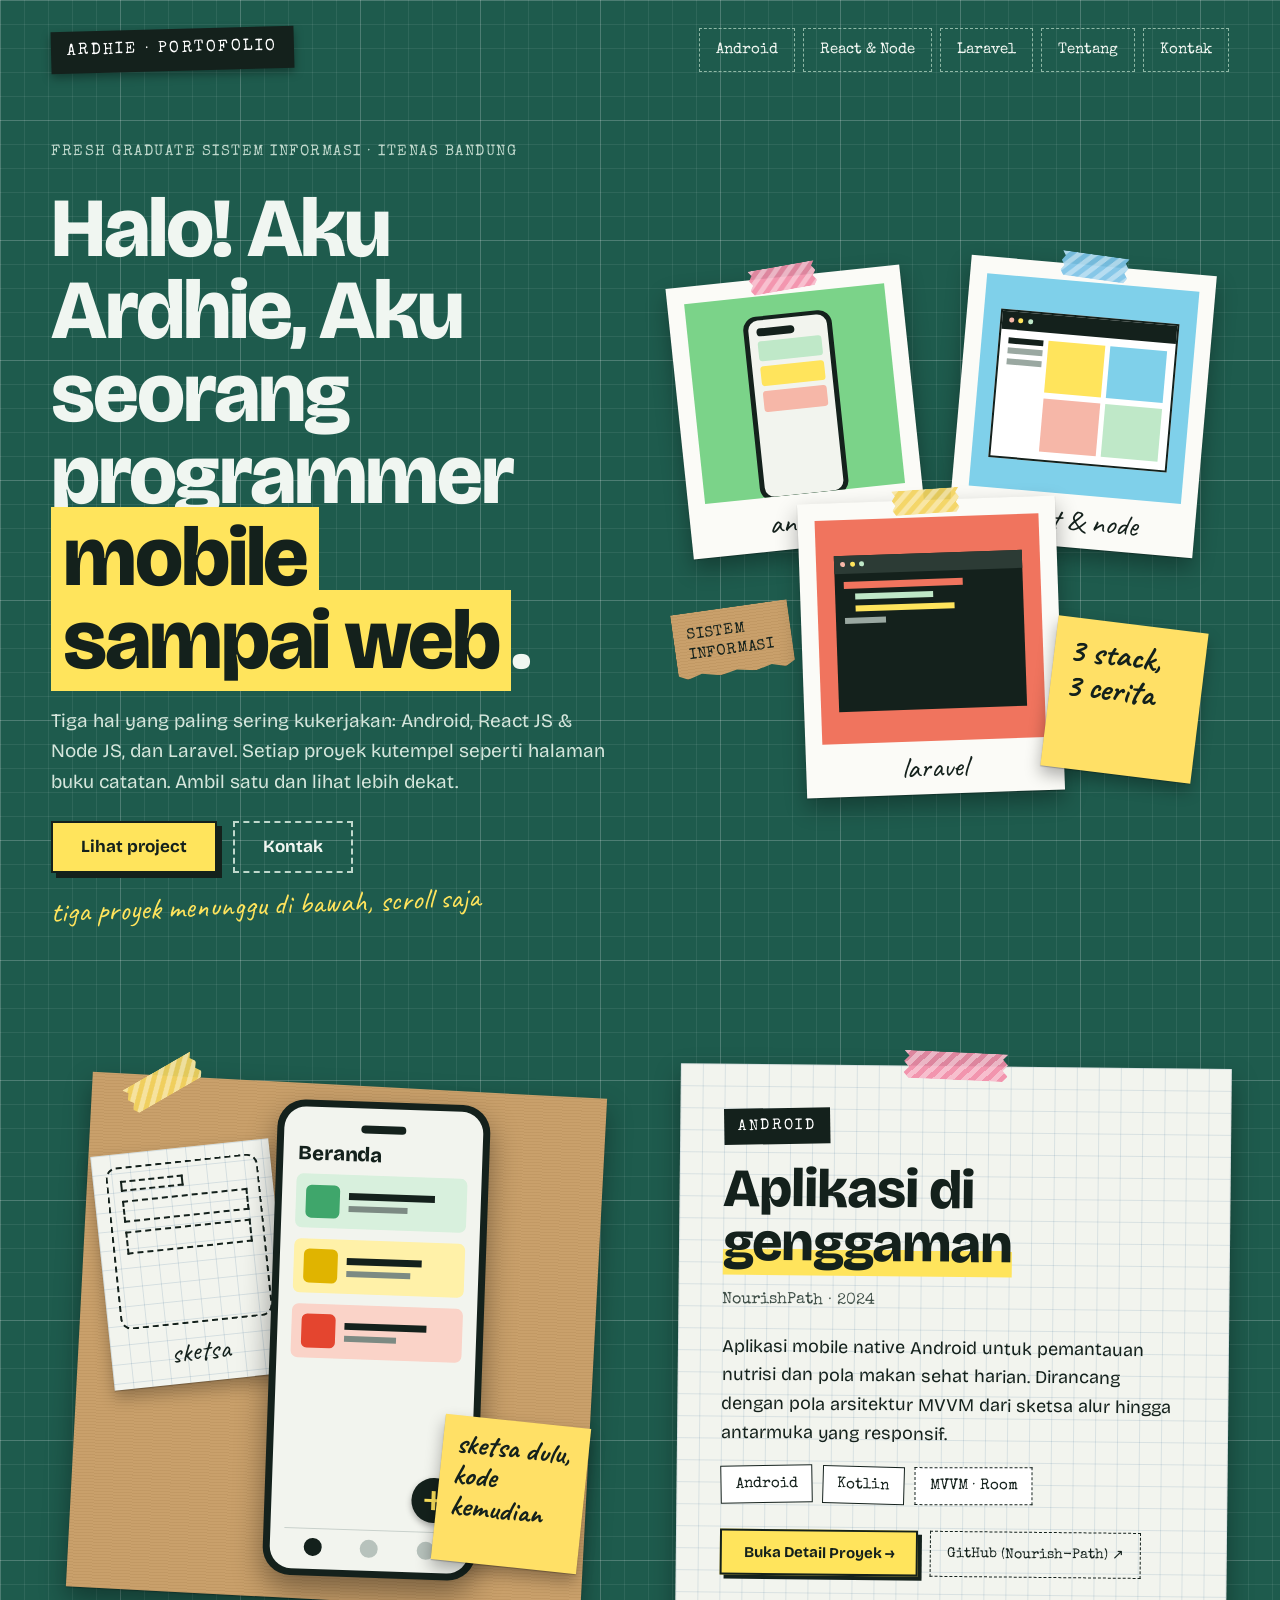
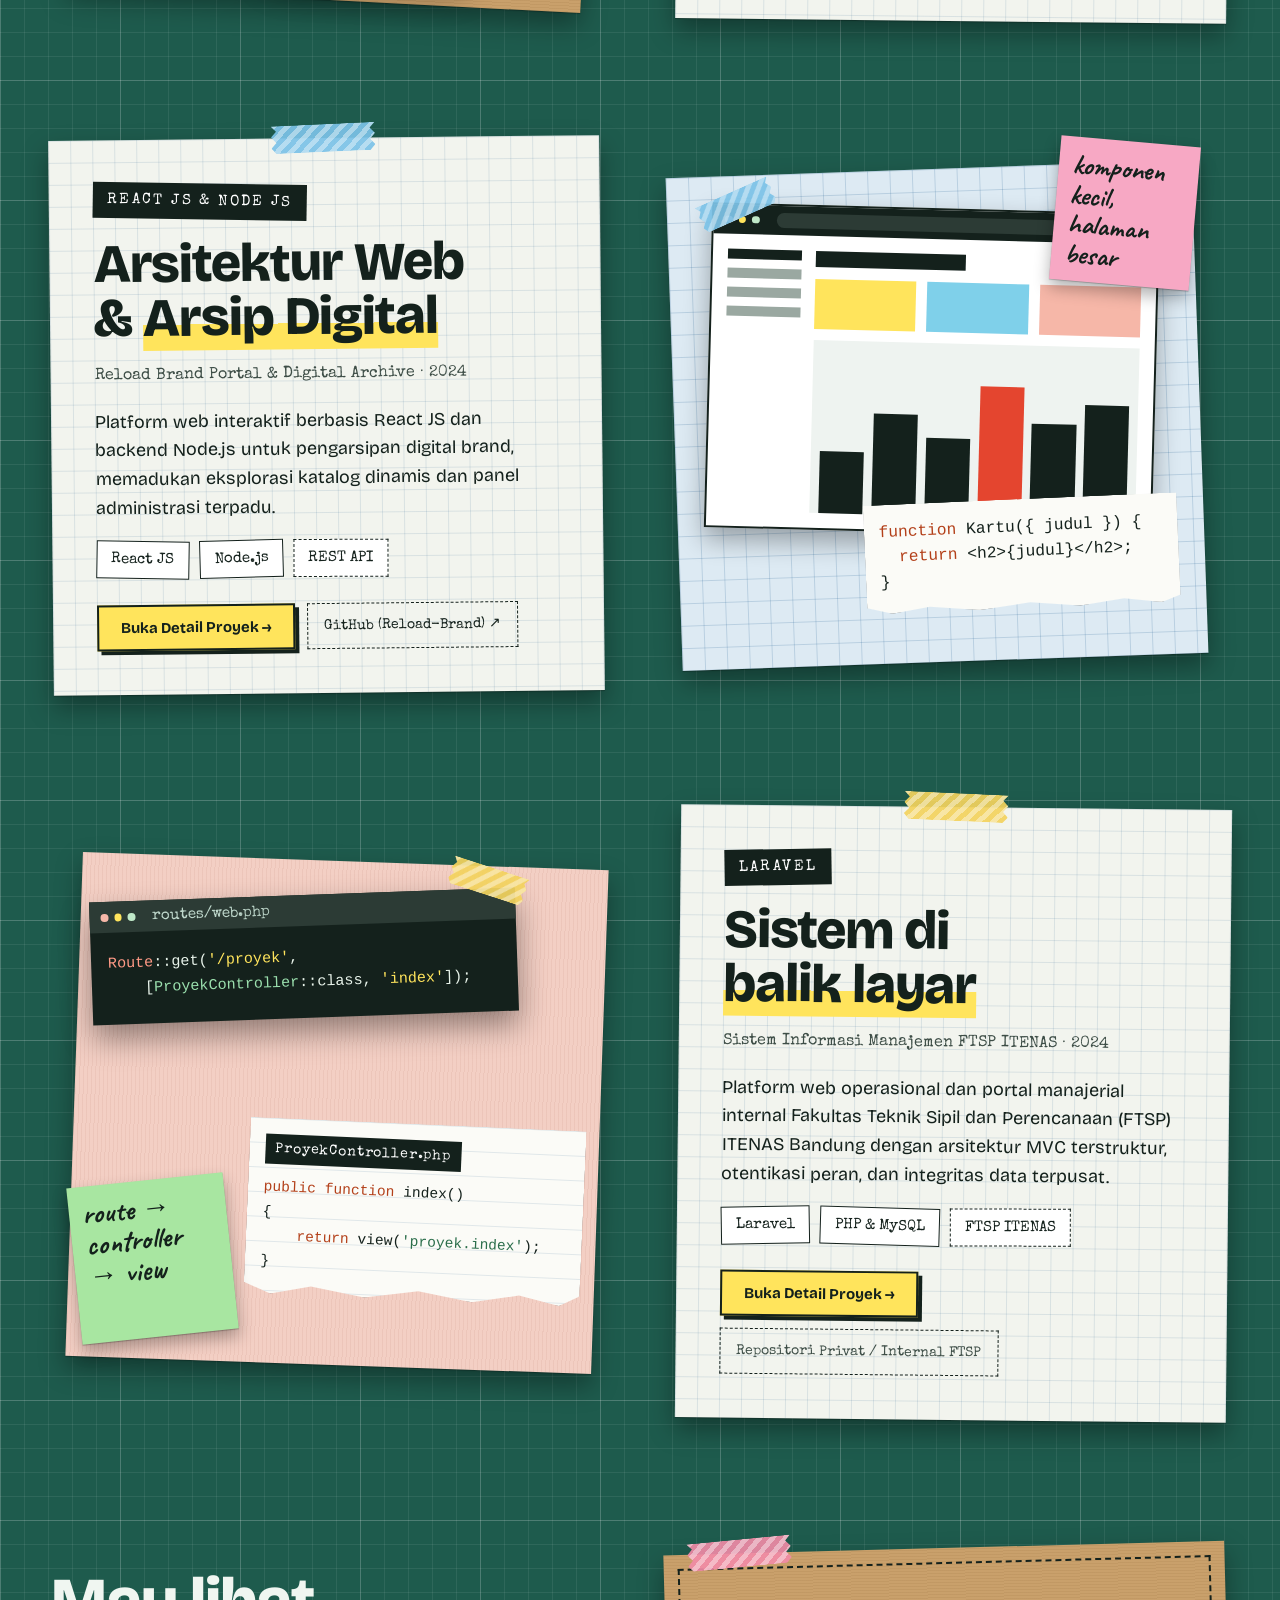
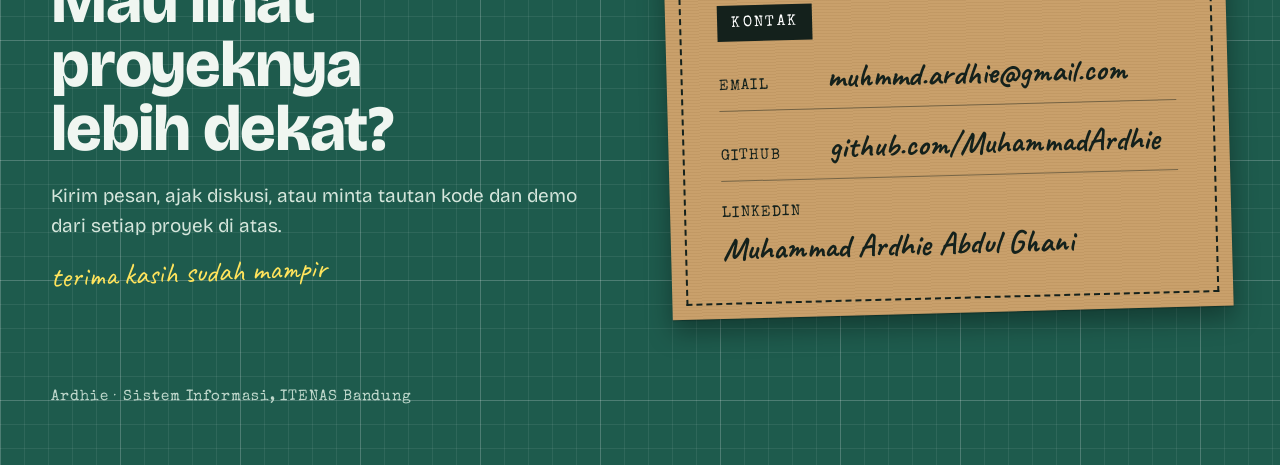
==== commit 22b15b06: "About Page" ====
--- a/index.html
+++ b/index.html
@@ -22,6 +22,16 @@
       scroll-behavior: smooth;
     }
 
+    ::selection {
+      background: #FFE45C;
+      color: #14211C;
+    }
+
+    ::-moz-selection {
+      background: #FFE45C;
+      color: #14211C;
+    }
+
     body {
       margin: 0;
       color: #F0F6F1;
@@ -108,6 +118,8 @@
             &amp; Node</a>
           <a class="nav" href="#laravel"
             style="display:inline-flex; align-items:center; min-height:44px; padding:0 16px; box-sizing:border-box; font-family:'Special Elite','Courier New',monospace; font-size:15px; color:#F0F6F1; text-decoration:none; border:1.5px dashed #8FB8A6">Laravel</a>
+          <a class="nav" href="about.html"
+            style="display:inline-flex; align-items:center; min-height:44px; padding:0 16px; box-sizing:border-box; font-family:'Special Elite','Courier New',monospace; font-size:15px; color:#F0F6F1; text-decoration:none; border:1.5px dashed #8FB8A6">Tentang</a>
           <a class="nav" href="#kontak"
             style="display:inline-flex; align-items:center; min-height:44px; padding:0 16px; box-sizing:border-box; font-family:'Special Elite','Courier New',monospace; font-size:15px; color:#F0F6F1; text-decoration:none; border:1.5px dashed #8FB8A6">Kontak</a>
         </div>
@@ -573,8 +585,8 @@
               style="display:flex; flex-wrap:wrap; align-items:baseline; gap:6px 16px; padding-bottom:12px; border-bottom:1.5px solid rgba(20,33,28,.45)">
               <span
                 style="width:92px; font-family:'Special Elite','Courier New',monospace; font-size:15px; letter-spacing:.08em; text-transform:uppercase">Email</span>
-              <a href="mailto:m.ardhie5325@gmail.com"
-                style="font-family:'Caveat','Comic Sans MS',cursive; font-size:32px; line-height:1.1; font-weight:700; overflow-wrap:anywhere; color:inherit; text-decoration:none">m.ardhie5325@gmail.com</a>
+              <a href="mailto:muhmmd.ardhie@gmail.com"
+                style="font-family:'Caveat','Comic Sans MS',cursive; font-size:32px; line-height:1.1; font-weight:700; overflow-wrap:anywhere; color:inherit; text-decoration:none">muhmmd.ardhie@gmail.com</a>
             </div>
             <div
               style="display:flex; flex-wrap:wrap; align-items:baseline; gap:6px 16px; padding-bottom:12px; border-bottom:1.5px solid rgba(20,33,28,.45)">
